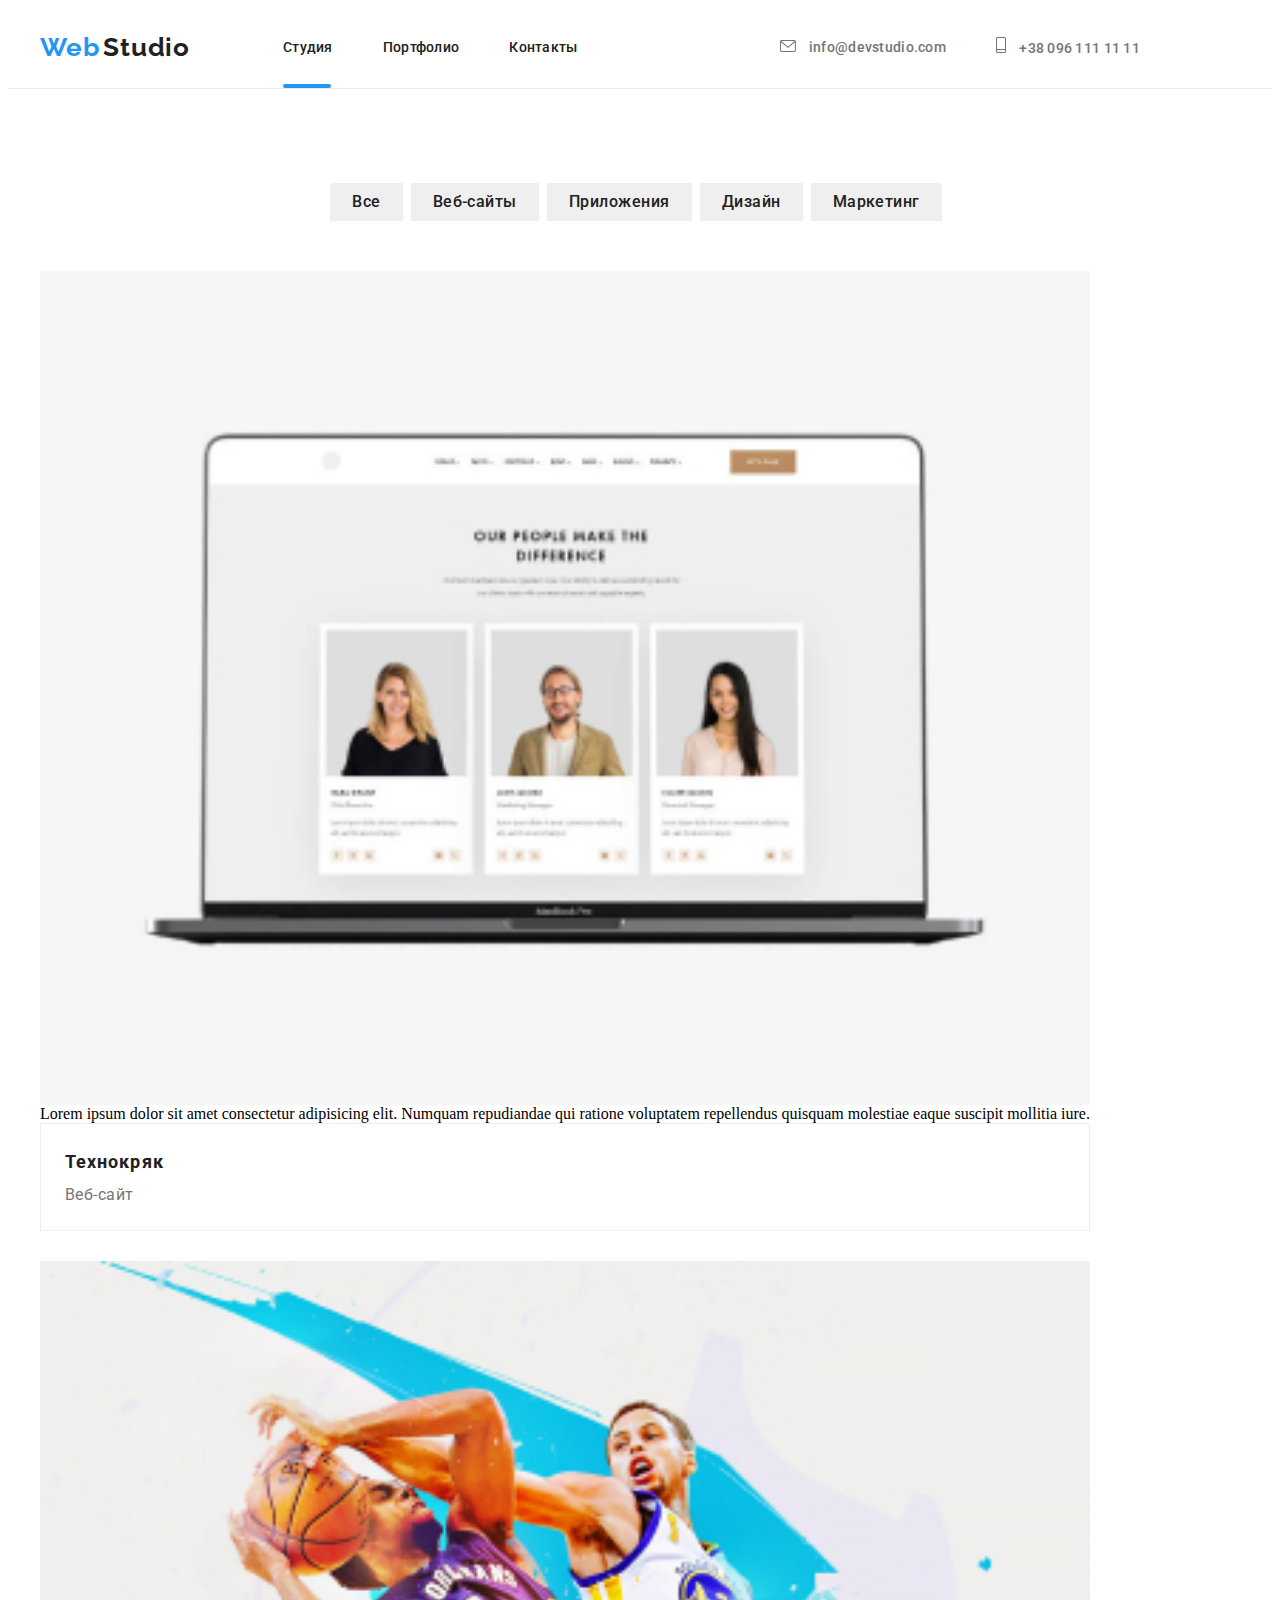
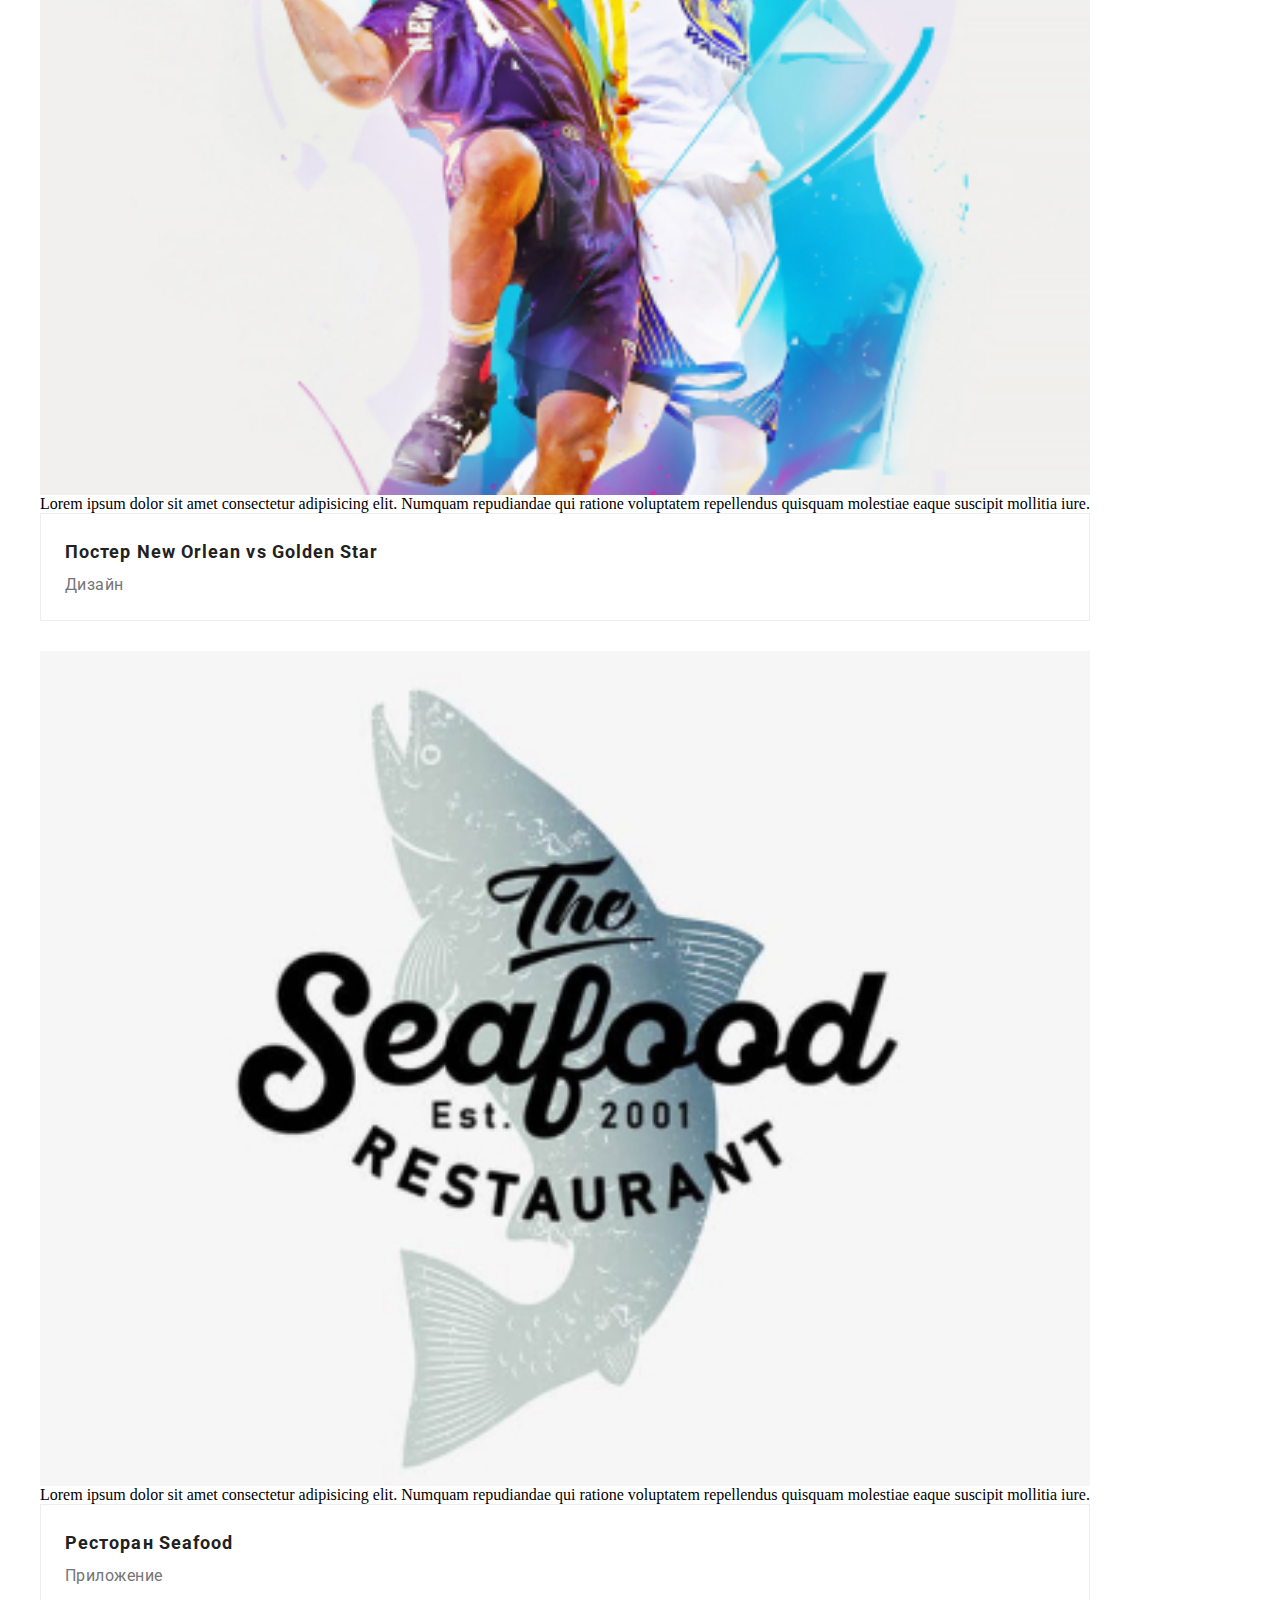
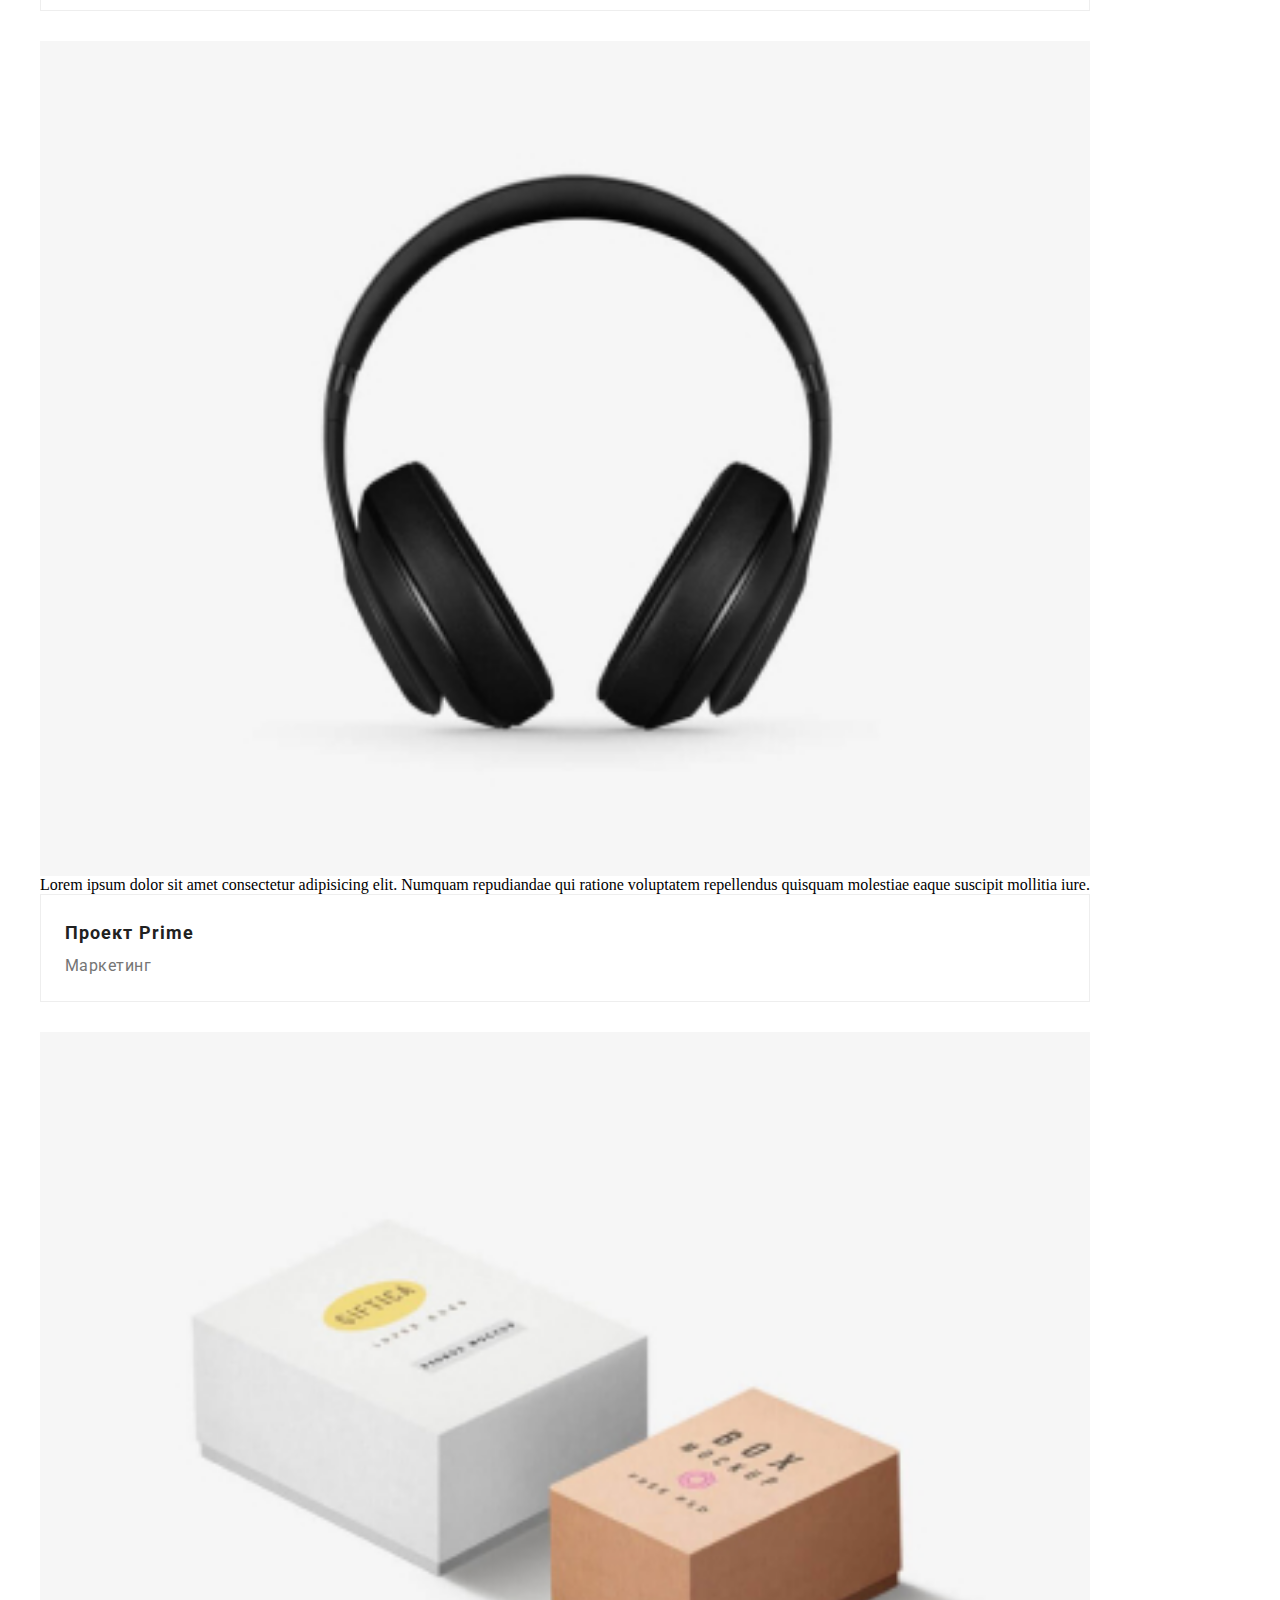
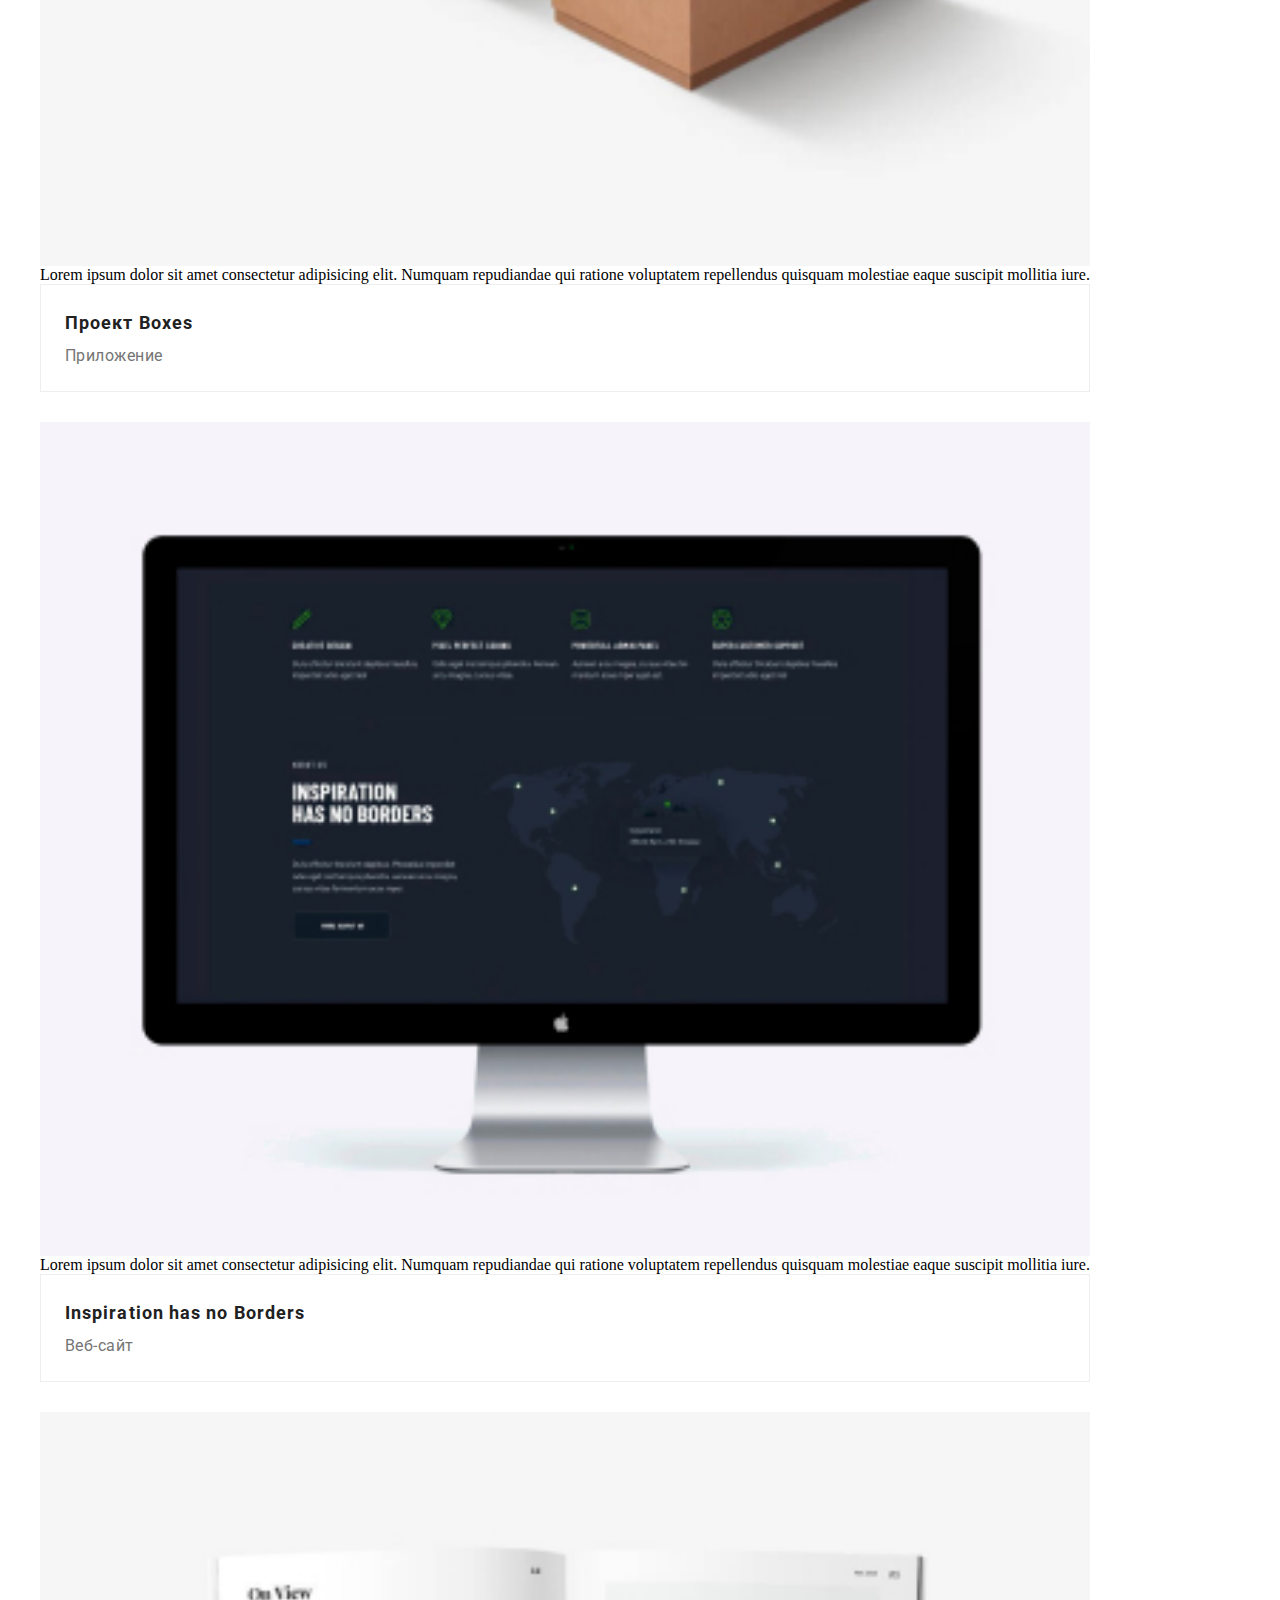
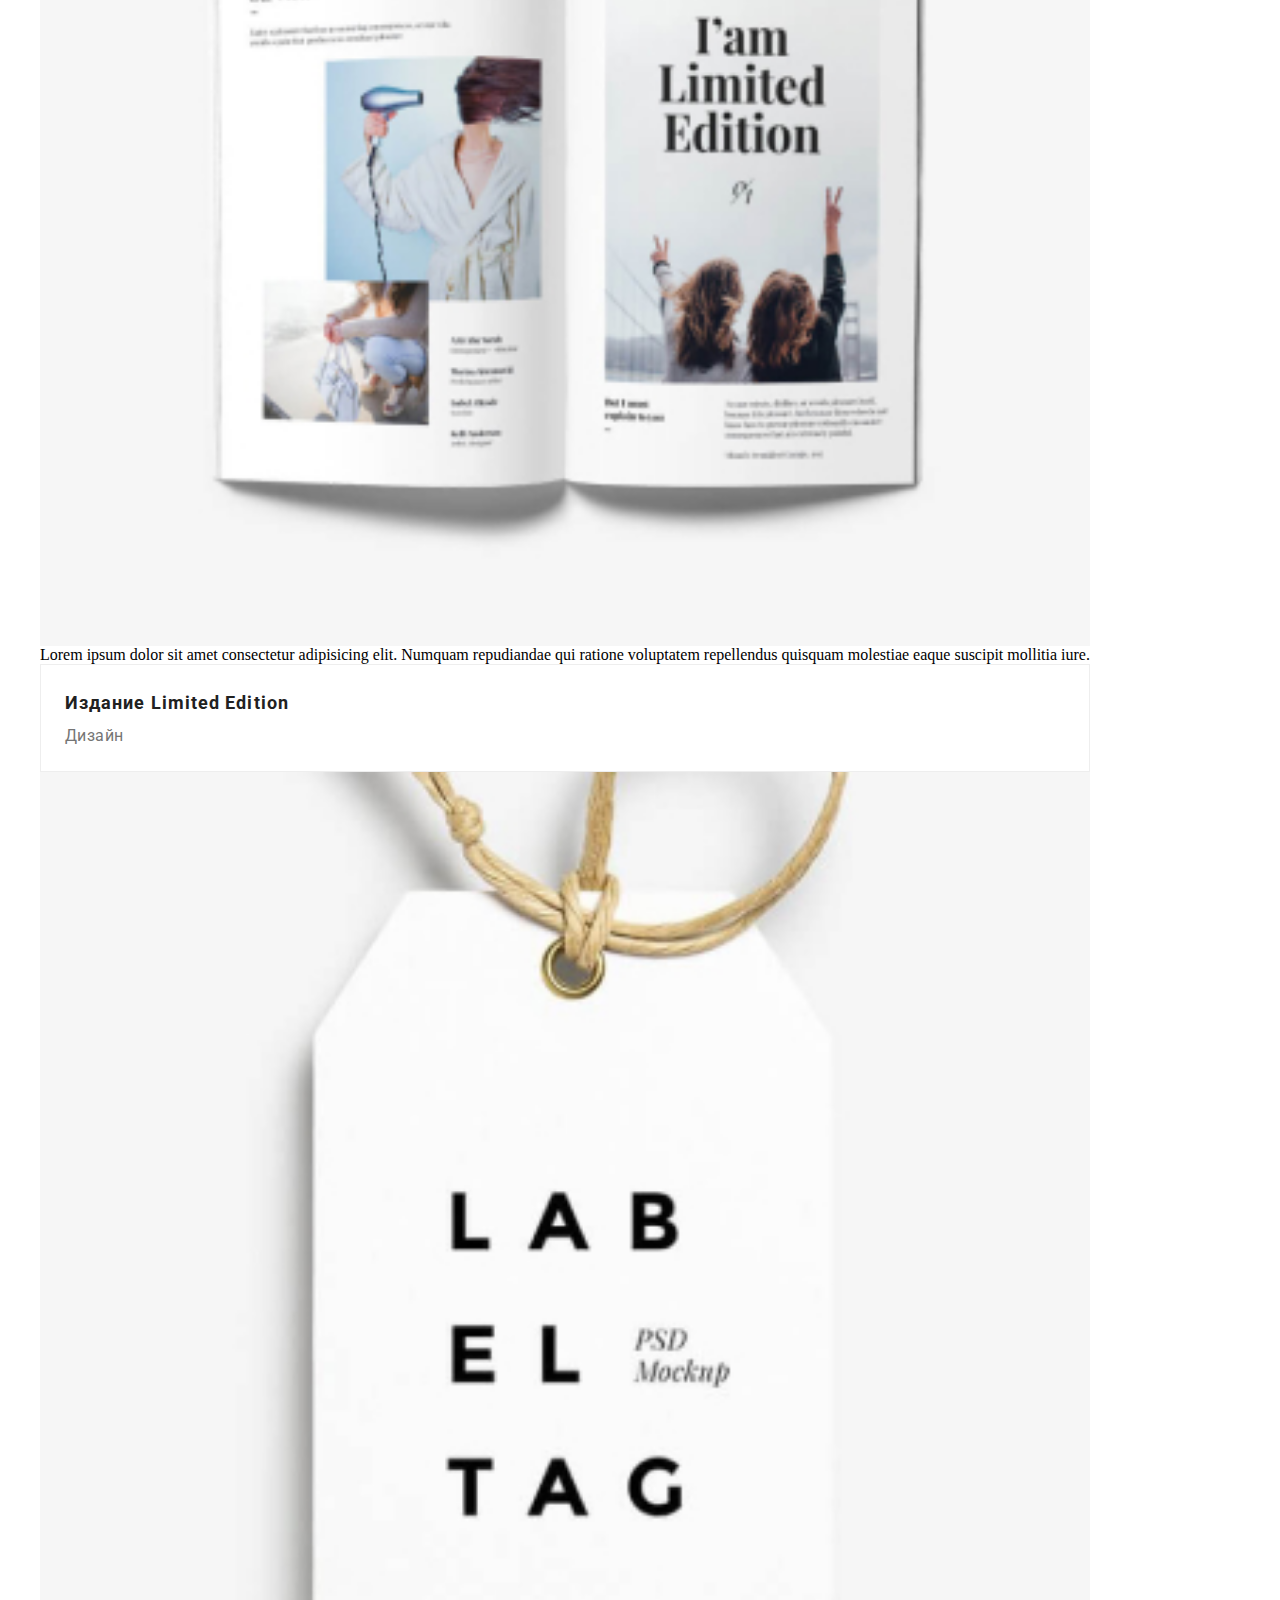
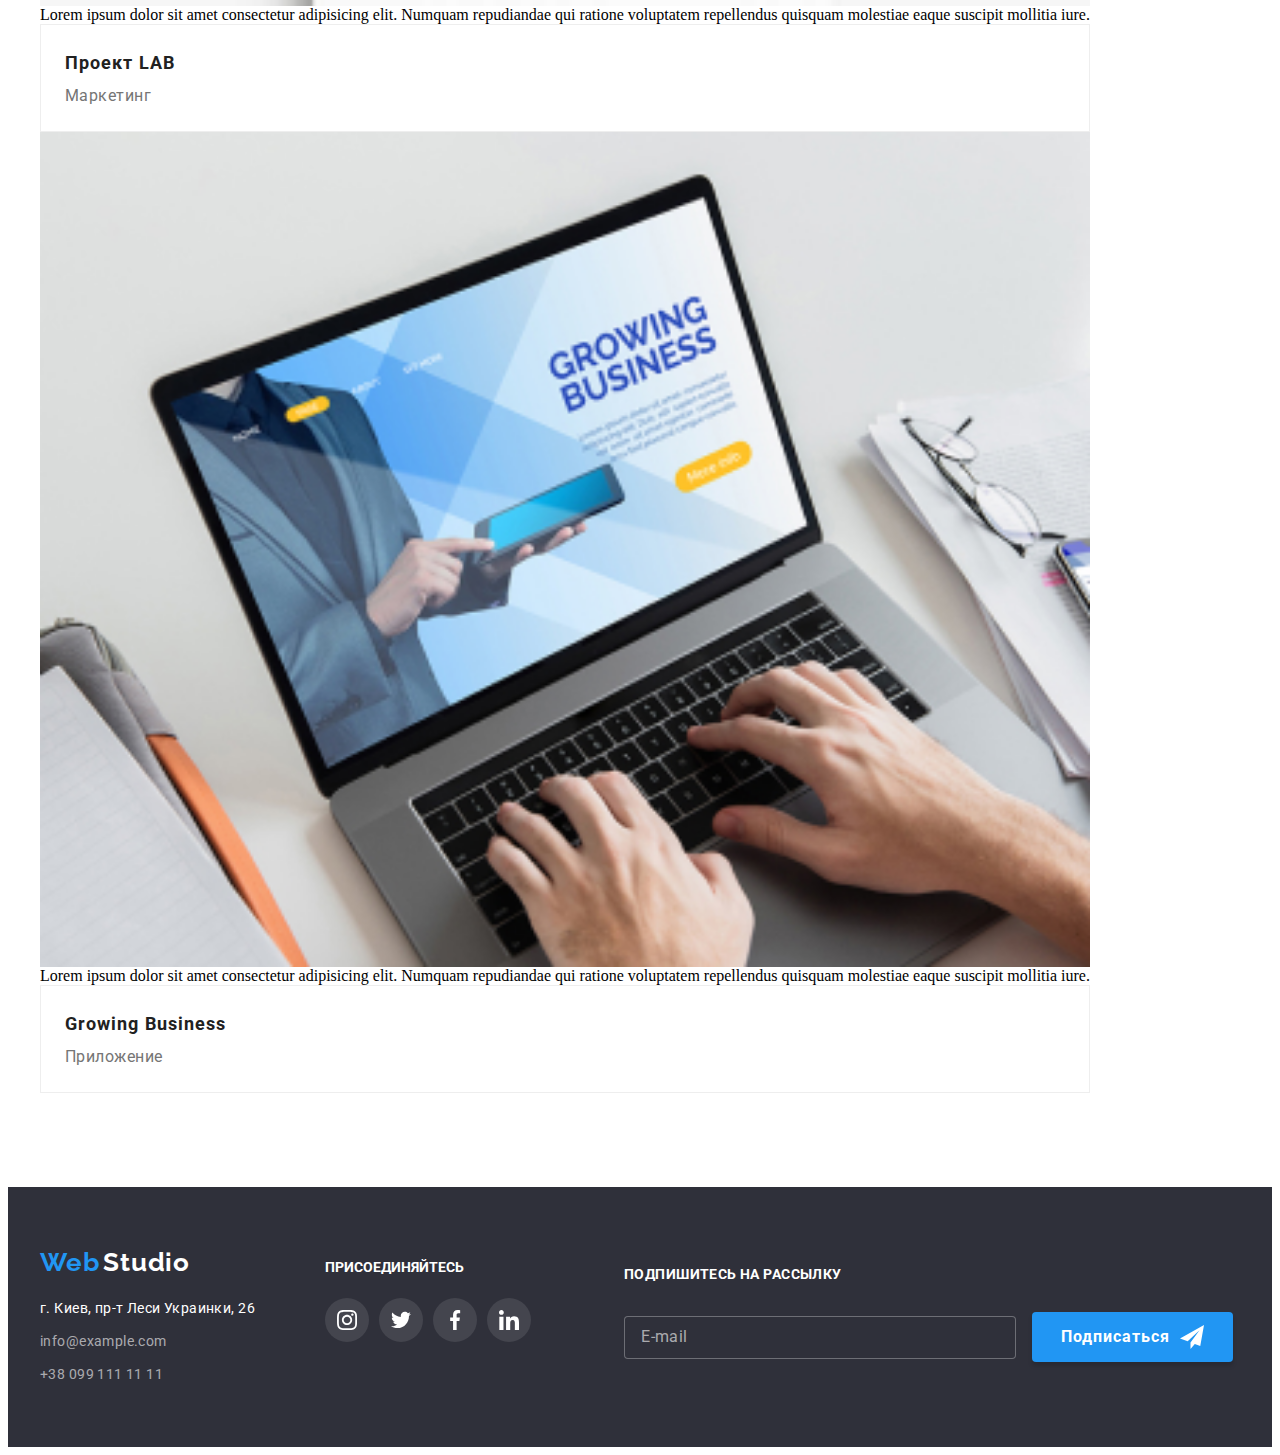
==== portfolio.html @ 8c0500a3 "Добавляет моб. версию для нашей команды" ====
<!DOCTYPE html>
<html lang="en">

<head>
    <meta charset="UTF-8">
    <meta http-equiv="X-UA-Compatible" content="IE=edge">
    <meta name="viewport" content="width=device-width, initial-scale=1.0">
    <link rel="preconnect" href="https://fonts.googleapis.com">
    <link rel="preconnect" href="https://fonts.gstatic.com" crossorigin>
    <link
        href="https://fonts.googleapis.com/css2?family=Raleway:wght@700&family=Roboto:wght@400;500;700;900&display=swap"
        rel="stylesheet">
    <title>Document</title>
    <link rel="stylesheet" href="https://cdnjs.cloudflare.com/ajax/libs/modern-normalize/1.1.0/modern-normalize.min.css"
        integrity="sha512-wpPYUAdjBVSE4KJnH1VR1HeZfpl1ub8YT/NKx4PuQ5NmX2tKuGu6U/JRp5y+Y8XG2tV+wKQpNHVUX03MfMFn9Q=="
        crossorigin="anonymous" referrerpolicy="no-referrer" />
        <link rel="stylesheet" href="./css/main.min.css">
    <link rel="stylesheet" href="./css/styles.css">
</head>

<body>
    <header class="header ">
        <div class="container header-container">
            <nav class="header-nav">
                <a class=" header-nav__logo-link link " href="">
                    <div class="header-logo ">
                        <span class="header-logo__web">Web</span>
                        <span class="header-logo__studio">Studio</span>
                    </div>
                </a>
                <ul class="header-nav__list list ">
                    <li class="header-nav__item ">
                        <a class="header-nav__link link current-studio" href="./index.html">Студия</a>
                    </li>
                    <li class="header-nav__item">
                        <a class="header-nav__link link " href="./portfolio.html">Портфолио</a>
                    </li>
                    <li class="header-nav__item">
                        <a class="header-nav__link link " href="">Контакты</a>
                    </li>
                </ul>
    
            </nav>
            <ul class="header-nav__contacts-link list">
                <li> <a class="header-nav__contact-link link " href="mailto:info@devstudio.com">
                        <svg class="header-nav__contact-icon" width="16" height="12">
                            <use href="./images/sprite.svg#icon-mail"></use>
                        </svg>
                        info@devstudio.com</a></li>
    
                <li> <a class="header-nav__contact-link link " href="tel:+380961111111">
                        <svg class="header-nav__contact-icon" width="10" height="16">
                            <use href="./images/sprite.svg#icon-phone"></use>
                        </svg>
                        +38 096 111 11 11</a></li>
            </ul>
        </div>
    </header>
    <main>
        <section class="portfolio-page">
            <div class="container">
            <ul class="portfolio-page__header-btn-list list portfolio">

                <li class="portfolio-page__item"><button class="btn-list" type="button">Все</button></li>
                <li class="portfolio-page__item"><button class="btn-list" type="button">Веб-сайты</button></li>
                <li class="portfolio-page__item"><button class="btn-list" type="button">Приложения</button></li>
                <li class="portfolio-page__item"><button class="btn-list" type="button">Дизайн</button></li>
                <li class="portfolio-page__item"><button class="btn-list" type="button">Маркетинг</button></li>

            </ul>
            </div>
              <div class="container">
            <ul class="portfolio-page__project-list list">
                <li class="portfolio-page__project-list-item">
                    <div class="portfolio-page__project-div">
                    <img  src="./images/employee.jpg" alt="три фотографии" width="370" height="294">
    
                    <p class="portfolio-page__project-top-text">Lorem ipsum dolor sit amet consectetur adipisicing elit. Numquam repudiandae qui ratione
                        voluptatem repellendus quisquam molestiae eaque suscipit mollitia iure.
                    </p>
                    </div>
                      <div class="portfolio-page__projects-content">
                        <h3 class="portfolio-page__project-title">Технокряк</h3>
                        <p class="portfolio-page__project-item">Веб-сайт</p>
                      </div>
                </li>
                <li class="portfolio-page__project-list-item">
                    <div class="portfolio-page__project-div">
                    <img src="./images/poster.jpg" alt="баскетболисты" width="370" height="294">
                    <p class="portfolio-page__project-top-text">Lorem ipsum dolor sit amet consectetur adipisicing elit. Numquam repudiandae qui ratione
                        voluptatem repellendus quisquam molestiae eaque suscipit mollitia iure.
                    </p>
                    </div>
                      <div class="portfolio-page__projects-content">
                        <h3 class="portfolio-page__project-title">Постер New Orlean vs Golden Star</h3>
                        <p class="portfolio-page__project-item">Дизайн</p>
                      </div>
                </li>
    
                <li class="portfolio-page__project-list-item">
                    <div class="portfolio-page__project-div">
                    <img src="./images/restaurant.jpg" alt="логотип ресторана в форме рыбы" width="370" height="294">
                    <p class="portfolio-page__project-top-text">Lorem ipsum dolor sit amet consectetur adipisicing elit. Numquam repudiandae qui ratione
                        voluptatem repellendus quisquam molestiae eaque suscipit mollitia iure.
                    </p>
                    </div>
                    <div class="portfolio-page__projects-content">
                      <h3 class="portfolio-page__project-title">Ресторан Seafood</h3>
                      <p class="portfolio-page__project-item">Приложение</p>
                    </div>
                </li>
                <li class="portfolio-page__project-list-item">
                    <div class="portfolio-page__project-div">
                    <img src="./images/prime.jpg" alt="наушники" width="370" height="294">
                    <p class="portfolio-page__project-top-text">Lorem ipsum dolor sit amet consectetur adipisicing elit. Numquam repudiandae qui ratione
                        voluptatem repellendus quisquam molestiae eaque suscipit mollitia iure.
                    </p>
                    </div>
                    <div class="portfolio-page__projects-content">
                      <h3 class="portfolio-page__project-title">Проект Prime</h3>
                      <p class="portfolio-page__project-item">Маркетинг</p>
                    </div>
                </li>
                <li class="portfolio-page__project-list-item">
                    <div class="portfolio-page__project-div">
                    <img src="./images/boxes.jpg" alt="коробки" width="370" height="294">
                    <p class="portfolio-page__project-top-text">Lorem ipsum dolor sit amet consectetur adipisicing elit. Numquam repudiandae qui ratione
                        voluptatem repellendus quisquam molestiae eaque suscipit mollitia iure.
                    </p>
                    </div>
                    <div class="portfolio-page__projects-content">
                    <h3 class="portfolio-page__project-title">Проект Boxes</h3>
                    <p class="portfolio-page__project-item">Приложение</p>
                    </div>
                </li>
                <li class="portfolio-page__project-list-item">
                    <div class="portfolio-page__project-div">
                    <img src="./images/borders.jpg" alt="монитор компьютера" width="370" height="294">
                    <p class="portfolio-page__project-top-text">Lorem ipsum dolor sit amet consectetur adipisicing elit. Numquam repudiandae qui ratione
                        voluptatem repellendus quisquam molestiae eaque suscipit mollitia iure.
                    </p>
                    </div>
                    <div class="portfolio-page__projects-content">
                      <h3 class="portfolio-page__project-title">Inspiration has no Borders</h3>
                      <p class="portfolio-page__project-item">Веб-сайт</p>
                    </div>
                </li>
                <li class="portfolio-page__project-list-item">
                    <div class="portfolio-page__project-div">
                    <img src="./images/limited.jpg" alt="журнал" width="370" height="294">
                    <p class="portfolio-page__project-top-text">Lorem ipsum dolor sit amet consectetur adipisicing elit. Numquam repudiandae qui ratione
                        voluptatem repellendus quisquam molestiae eaque suscipit mollitia iure.
                    </p>
                    </div>
                    <div class="portfolio-page__projects-content">
                      <h3 class="portfolio-page__project-title">Издание Limited Edition</h3>
                      <p class="portfolio-page__project-item">Дизайн</p>
                    </div>
                </li>
                <li class="portfolio-page__project-list-item">
                    <div class="portfolio-page__project-div">
                    <img src="./images/lab.jpg" alt="бирка" width="370" height="294">
                    <p class="portfolio-page__project-top-text">Lorem ipsum dolor sit amet consectetur adipisicing elit. Numquam repudiandae qui ratione
                        voluptatem repellendus quisquam molestiae eaque suscipit mollitia iure.
                    </p>
                    </div>
                    <div class="portfolio-page__projects-content">
                      <h3 class="portfolio-page__project-title">Проект LAB</h3>
                      <p class="portfolio-page__project-item">Маркетинг</p>
                    </div>
                </li>
                <li class="portfolio-page__project-list-item">
                    <div class="portfolio-page__project-div">
                    <img src="./images/growing.jpg" alt="работа за ноутбуком" width="370" height="294">
                    <p class="portfolio-page__project-top-text">Lorem ipsum dolor sit amet consectetur adipisicing elit. Numquam repudiandae qui ratione
                        voluptatem repellendus quisquam molestiae eaque suscipit mollitia iure.
                    </p>
                    </div>
                    <div class="portfolio-page__projects-content">
                      <h3 class="portfolio-page__project-title">Growing Business</h3>
                      <p class="portfolio-page__project-item">Приложение</p>
                    </div>
                </li>
            </ul>
            </div>
        </section>
    </main>
    <footer class="footer">
        <div class="container">
            <div class="footer-logo">
                <div>
                    <div>
                        <span class="footer-web">Web</span>
                        <span class="footer-studio">Studio</span>
                    </div>
    
                    <address class="footer-adress">
                        <ul class=" list">
                            <li class="footer-list"><a class="address link" href="" :>г. Киев, пр-т Леси Украинки, 26</a>
                            </li>
                            <li class="footer-list"><a class="footer-contacts link"
                                    href="mailto:info@example.com">info@example.com</a></li>
                            <li class="footer-list"><a class="footer-contacts href=" tel:+380991111111">+38 099 111 11
                                    11</a></li>
                        </ul>
                    </address>
                </div>
                <div class="footer-social">
    
                    <p class="footer-title">Присоединяйтесь</p>
                    <ul class="footer-social-list list">
                        <li class="footer-item">
                            <a href="" class="social__link">
                                <svg class="footer-svg " width="20px" height="20px">
                                    <use class="footer-icon" href="./images/sprite.svg#icon-instagram"></use>
                                </svg>
                            </a>
                        </li>
                        <li class="footer-item">
                            <a href="" class="social__link">
                                <svg class="footer-svg " width="20px" height="20px">
                                    <use class="footer-icon" href="./images/sprite.svg#icon-twitter"></use>
                                </svg>
                            </a>
                        </li>
                        <li class="footer-item">
                            <a href="" class="social__link">
                                <svg class="footer-svg " width="20px" height="20px">
                                    <use class="footer-icon" href="./images/sprite.svg#icon-facebook"></use>
                                </svg>
                            </a>
                        </li>
                        <li class="footer-item">
                            <a href="" class="social__link">
                                <svg class="footer-svg " width="20px" height="20px">
                                    <use class="footer-icon" href="./images/sprite.svg#icon-linkedin"></use>
                                </svg>
                            </a>
                        </li>
    
    
                    </ul>
    
                </div>
                <div class="footer-submit">
                    <p class="footer-submit-text">Подпишитесь на рассылку</p>
                    <form action="#" class="footer-form">
                        <input type="text" name="mail" placeholder="E-mail" class="footer-input">
                        <button type="submit" class="btn submit-btn">Подписаться</button>
                    </form>
                </div>
                
                </div>
            </div> 
        </div>
    </footer>
</body>

</html>
---- css/main.min.css ----
:root{--primary-title-color: #ffffff;--secondary-title-color: #212121;--third-title-color: #2f303a;--primary-text-color: #757575;--secondary-text-color: #212121;--third-text-color: rgba(255, 255, 255, 0.6);--accent-color: #2196f3}.visually-hidden{position:relative;width:1px;height:1px;margin:-1px;padding:0;overflow:hidden;border:0;clip:rect(0 0 0 0)}.backdrop,.submit-btn,.close-svg,.check-text,.check-text span,.clients__link,.clients__logo,.icon-border,.portfolio{-webkit-box-align:center;-ms-flex-align:center;align-items:center;-webkit-box-pack:center;-ms-flex-pack:center;justify-content:center}p,h1,h2,h3,h4,h5,h6{margin:0}ul{margin:0;padding-left:0}img{display:block;width:100%;height:auto}.link{text-decoration:none}.list{list-style:none}.container{width:100%;margin:0 auto;padding-left:15px;padding-right:15px}@media screen and (min-width: 480px){.container{width:480px}}@media screen and (min-width: 768px){.container{width:768px}}@media screen and (min-width: 1200px){.container{width:1200px}}.btn{padding-top:10px;padding-bottom:10px;padding-right:32px;padding-left:32px;font-family:Roboto;font-style:normal;font-weight:bold;font-size:16px;line-height:1.87;text-align:center;letter-spacing:0.06em;border-radius:4px}.btn-list{font-family:Roboto;font-style:normal;font-weight:500;font-size:16px;line-height:1.62;text-align:center;letter-spacing:0.03em;color:var(--secondary-title-color);padding:6px 22px;border:none;-webkit-transition:background-color 250ms cubic-bezier(0.4, 0, 0.2, 1);transition:background-color 250ms cubic-bezier(0.4, 0, 0.2, 1)}.btn-list:hover{background-color:var(--accent-color);color:var(--primary-title-color);-webkit-box-shadow:0px 3px 1px rgba(0,0,0,0.1),0px 1px 2px rgba(0,0,0,0.08),0px 2px 2px rgba(0,0,0,0.12);box-shadow:0px 3px 1px rgba(0,0,0,0.1),0px 1px 2px rgba(0,0,0,0.08),0px 2px 2px rgba(0,0,0,0.12)}.btn-list:focus{background-color:var(--accent-color);color:var(--primary-title-color);-webkit-box-shadow:0px 3px 1px rgba(0,0,0,0.1),0px 1px 2px rgba(0,0,0,0.08),0px 2px 2px rgba(0,0,0,0.12);box-shadow:0px 3px 1px rgba(0,0,0,0.1),0px 1px 2px rgba(0,0,0,0.08),0px 2px 2px rgba(0,0,0,0.12)}.current-studio::after{content:"";position:absolute;width:48px;height:4px;border-radius:2px;background-color:var(--accent-color);display:block;margin-top:28px;margin-bottom:0}.current-portfolio::after{content:"";position:absolute;width:76px;height:4px;border-radius:2px;background-color:var(--accent-color);display:block;margin-top:28px;margin-bottom:0}.feature-list{display:-webkit-box;display:-ms-flexbox;display:flex;-webkit-box-align:center;-ms-flex-align:center;align-items:center}.feature-item{margin-right:30px;width:270px;margin-top:10px}.icon-border{width:270px;height:120px;background:#f5f4fa;border-radius:4px}.advant{padding-bottom:94px}.advant-title{margin-bottom:50px}.advant-list{display:-webkit-box;display:-ms-flexbox;display:flex}.advant-item{margin-right:30px}.advant-item:nth(:last-child){margin-right:30px}.advant-item{position:relative}.advant-text{position:absolute;font-family:Roboto;bottom:0;background-color:rgba(47,48,58,0.8);padding:27px;font-weight:700;font-size:14px;line-height:1.14;text-align:center;text-transform:uppercase;color:var(--primary-title-color);width:100%}.advant-title{font-family:Roboto;font-style:normal;font-size:36px;font-weight:bold;line-height:1.16;letter-spacing:.03em;text-align:center}.section{padding-top:94px;padding-bottom:94px}.section-title{font-family:Roboto;font-style:normal;font-weight:bold;font-size:14px;line-height:1.14;letter-spacing:0.03em;text-transform:uppercase;color:var(--secondary-title-color);margin-right:30px;margin-top:30px}.section-title-list{margin-top:10px;font-family:Roboto;font-style:normal;font-size:14px;font-weight:normal;line-height:1.71;letter-spacing:.03em;color:var(--primary-text-color)}.social{-webkit-box-align:center;-ms-flex-align:center;align-items:center;-webkit-box-pack:justify;-ms-flex-pack:justify;justify-content:space-between;display:-webkit-box;display:-ms-flexbox;display:flex;margin-top:16px;padding:0 32px;list-style:none}.social__logo{width:44px;height:44px}.social__logo:hover{border-radius:50%;background-color:var(--accent-color);fill:var(--primary-title-color)}.social__link{width:44px;height:44px;display:block;border-radius:50%;color:#afb1b8;-webkit-transition:background-color 250ms cubic-bezier(0.4, 0, 0.2, 1);transition:background-color 250ms cubic-bezier(0.4, 0, 0.2, 1)}.social__link:hover,.social__link:focus{color:#ffffff;background-color:var(--accent-color)}.social__svg{margin:12px 0px 0px 12px;fill:currentColor;-webkit-transition:fill 250ms cubic-bezier(0.4, 0, 0.2, 1);transition:fill 250ms cubic-bezier(0.4, 0, 0.2, 1)}.social__svg:hover{fill:var(--primary-title-color)}.backdrop{position:fixed;width:100vw;height:100vh;background-color:rgba(0,0,0,0.2);top:0;display:-webkit-box;display:-ms-flexbox;display:flex;-webkit-transition:opacity 300ms ease-in-out, visibility 300ms ease-in-out;transition:opacity 300ms ease-in-out, visibility 300ms ease-in-out}.backdrop.is-hidden{opacity:0;visibility:hidden;pointer-events:none}.submit-btn{background-color:var(--accent-color);color:var(--primary-title-color);border:none;-webkit-box-shadow:0px 4px 4px rgba(0,0,0,0.15);box-shadow:0px 4px 4px rgba(0,0,0,0.15);font-family:Roboto;font-style:normal;font-weight:700;font-size:16px;line-height:1.87;letter-spacing:0.06em;cursor:pointer;min-height:43px;margin-left:12px;display:-webkit-inline-box;display:-ms-inline-flexbox;display:inline-flex;padding:10px 29px}.submit-btn::after{content:"";display:inline-block;width:24px;height:24px;margin-left:10px;background-image:url(../images/send.svg)}.modal{width:528px;min-height:581px;background-color:#ffffff;border-radius:4px;position:relative;padding:40px 39px 40px 41px}.close-btn{position:absolute;right:8px;top:8px;width:30px;height:30px;background-color:transparent;border-radius:50%;border:1px solid rgba(0,0,0,0.1)}.close-svg{position:absolute;right:9px;top:9px;display:-webkit-box;display:-ms-flexbox;display:flex;color:var(--secondary-text-color);-webkit-transition:fill 250ms cubic-bezier(0.4, 0, 0.2, 1);transition:fill 250ms cubic-bezier(0.4, 0, 0.2, 1)}.close-svg:hover{fill:var(--accent-color)}.modal-title{font-family:Roboto;font-size:20px;line-height:1.5px;font-weight:700;letter-spacing:0.03em;color:#212121;margin-bottom:30px;text-align:center}.modal-field{margin-bottom:10px}.modal-input{width:100%;height:40px;border-radius:4px;border:1px solid rgba(33,33,33,0.2);background:transparent;margin-top:4px;padding-left:42px;padding-right:20px;outline:none;-webkit-transition:border-color 250ms cubic-bezier(0.4, 0, 0.2, 1);transition:border-color 250ms cubic-bezier(0.4, 0, 0.2, 1)}.modal-input:focus{border-color:var(--accent-color)}.modal-input:focus+.input-icon{fill:var(--accent-color)}.input-wrapper{display:block;position:relative}.input-label{font-family:Roboto;font-size:12px;line-height:1.16px;letter-spacing:0.01em;color:#757575;margin-bottom:4px}.modal-text-input{width:100%;height:120px;border-radius:4px;border:1px solid rgba(33,33,33,0.2);resize:none;padding:12px 16px;margin-top:4px}.input-icon{position:absolute;left:15px;top:50%;-webkit-transform:translateY(-50%);transform:translateY(-50%)}.modal-btn{display:block;margin:0 auto;width:200px;min-height:50px;-webkit-box-shadow:0px 4px 4px rgba(0,0,0,0.15);box-shadow:0px 4px 4px rgba(0,0,0,0.15);border-radius:4px;color:var(--primary-title-color);background-color:var(--accent-color);border:none;font-family:Roboto;font-size:16px;line-height:1.87px;letter-spacing:0.06em}.check-text{font-family:Roboto;font-size:14px;line-height:1.71px;letter-spacing:0.03em;color:var(--primary-text-color);display:-webkit-box;display:-ms-flexbox;display:flex;margin-bottom:30px}.check-text span{width:16px;height:15px;border:2px solid #212121;margin-right:9px;border-radius:2px;display:-webkit-box;display:-ms-flexbox;display:flex}.modal-checkbox:checked+.check-text span{background-color:var(--accent-color);border:none}.check-link{color:var(--accent-color)}.header{border-bottom:1px solid #ececec;padding-top:24px;padding-bottom:25px}.header-nav{display:-webkit-box;display:-ms-flexbox;display:flex;-webkit-box-align:center;-ms-flex-align:center;align-items:center}.header-container{display:-webkit-box;display:-ms-flexbox;display:flex;-webkit-box-align:center;-ms-flex-align:center;align-items:center}.header-nav__list{display:-webkit-box;display:-ms-flexbox;display:flex}.header-nav__item:not(:last-child){margin-right:50px}.header-nav__contacts-link{display:-webkit-inline-box;display:-ms-inline-flexbox;display:inline-flex;-webkit-box-align:center;-ms-flex-align:center;align-items:center;margin-right:50px;margin-left:auto}.header-logo{margin-right:93px}.header-logo__web{font-family:Raleway;font-style:normal;font-size:26px;font-weight:bold;line-height:1.19;letter-spacing:.03em;color:var(--accent-color)}.header-logo__studio{font-family:Raleway;font-style:normal;font-size:26px;font-weight:bold;line-height:1.19;letter-spacing:.03em;color:var(--secondary-title-color)}.header-nav__link{font-family:Roboto;font-style:normal;font-size:14px;font-weight:500;line-height:1.14;letter-spacing:.02em;color:var(--secondary-title-color);-webkit-transition:color 250ms cubic-bezier(0.4, 0, 0.2, 1);transition:color 250ms cubic-bezier(0.4, 0, 0.2, 1)}.header-nav__link:hover,.header-nav__link:focus{color:var(--accent-color)}.header-nav__contact-link{font-family:Roboto;margin-right:50px;font-style:normal;font-size:14px;font-weight:500;line-height:1.14;letter-spacing:.02em;color:var(--primary-text-color)}.header-nav__contact-link:hover,.header-nav__contact-link:focus{color:var(--accent-color)}.header-nav__logo-link{position:relative}.header-nav__contact-icon{margin-right:10px;fill:currentColor}.header-btn{font-weight:700px;color:var(--primary-title-color);background:var(--accent-color);padding:10px 32px;display:inline-block;-webkit-box-align:center;-ms-flex-align:center;align-items:center;text-align:center;margin:0 auto;border-radius:4px;border:none}.portfolio-page__header-btn-list{text-align:center}.hero{background-image:-webkit-gradient(linear, left top, left bottom, from(rgba(47,48,58,0.4)), to(rgba(47,48,58,0.4))),url(../images/img.jpg);background-image:linear-gradient(rgba(47,48,58,0.4), rgba(47,48,58,0.4)),url(../images/img.jpg);background-repeat:no-repeat;background-position:center;background-size:cover;text-align:center;padding-top:200px;padding-bottom:200px}.hero-title{text-align:center;max-width:696px;font-family:Roboto;font-style:normal;font-size:44px;font-weight:900;line-height:1.36;letter-spacing:.06em;text-transform:uppercase;color:var(--primary-title-color)}.hero-title{margin:0 auto;margin-bottom:30px}.header{border-bottom:1px solid #ececec;padding-top:24px;padding-bottom:25px}.header-nav{display:-webkit-box;display:-ms-flexbox;display:flex;-webkit-box-align:center;-ms-flex-align:center;align-items:center}.header-container{display:-webkit-box;display:-ms-flexbox;display:flex;-webkit-box-align:center;-ms-flex-align:center;align-items:center}.header-nav__list{display:-webkit-box;display:-ms-flexbox;display:flex}.header-nav__item:not(:last-child){margin-right:50px}.header-nav__contacts-link{display:-webkit-inline-box;display:-ms-inline-flexbox;display:inline-flex;-webkit-box-align:center;-ms-flex-align:center;align-items:center;margin-right:50px;margin-left:auto}.header-logo{margin-right:93px}.header-logo__web{font-family:Raleway;font-style:normal;font-size:26px;font-weight:bold;line-height:1.19;letter-spacing:.03em;color:var(--accent-color)}.header-logo__studio{font-family:Raleway;font-style:normal;font-size:26px;font-weight:bold;line-height:1.19;letter-spacing:.03em;color:var(--secondary-title-color)}.header-nav__link{font-family:Roboto;font-style:normal;font-size:14px;font-weight:500;line-height:1.14;letter-spacing:.02em;color:var(--secondary-title-color);-webkit-transition:color 250ms cubic-bezier(0.4, 0, 0.2, 1);transition:color 250ms cubic-bezier(0.4, 0, 0.2, 1)}.header-nav__link:hover,.header-nav__link:focus{color:var(--accent-color)}.header-nav__contact-link{font-family:Roboto;margin-right:50px;font-style:normal;font-size:14px;font-weight:500;line-height:1.14;letter-spacing:.02em;color:var(--primary-text-color)}.header-nav__contact-link:hover,.header-nav__contact-link:focus{color:var(--accent-color)}.header-nav__logo-link{position:relative}.header-nav__contact-icon{margin-right:10px;fill:currentColor}.header-btn{font-weight:700px;color:var(--primary-title-color);background:var(--accent-color);padding:10px 32px;display:inline-block;-webkit-box-align:center;-ms-flex-align:center;align-items:center;text-align:center;margin:0 auto;border-radius:4px;border:none}.portfolio-page__header-btn-list{text-align:center}.empl{background-color:#f5f4fa;padding-top:60px;padding-bottom:60px}.employee__list{font-family:Roboto;font-style:normal;font-size:16px;font-weight:500;line-height:1.18;letter-spacing:.03em;color:var(--secondary-title-color)}.employee__item{font-family:Roboto;font-style:normal;font-size:16px;font-weight:normal;line-height:1.18;letter-spacing:.03em;color:var(--primary-text-color)}.employee{margin-bottom:-30px}@media screen and (min-width: 768px){.employee{display:-webkit-box;display:-ms-flexbox;display:flex;-ms-flex-wrap:wrap;flex-wrap:wrap}}.employee__element{width:100%;margin-bottom:30px;-webkit-box-shadow:0px 2px 1px rgba(0,0,0,0.2),0px 1px 1px rgba(0,0,0,0.14),0px 1px 3px rgba(0,0,0,0.12);box-shadow:0px 2px 1px rgba(0,0,0,0.2),0px 1px 1px rgba(0,0,0,0.14),0px 1px 3px rgba(0,0,0,0.12);background-color:#fff;border-radius:0px 0px 4px 4px}@media screen and (min-width: 768px){.employee__element{-ms-flex-preferred-size:calc(100% / 2 - 30px);flex-basis:calc(100% / 2 - 30px);margin-right:30px}}.employee__element:last-child{margin-right:0}@media screen and (min-width: 1200px){.employee__element{-ms-flex-preferred-size:calc(100% / 4 - 30px);flex-basis:calc(100% / 4 - 30px)}}.employee__team{padding-top:30px;padding-bottom:30px}.employee__list{text-align:center}.employee__item{text-align:center;margin-top:10px}.clients{padding-top:94px;padding-bottom:94px}.clients__title{font-family:Roboto;font-style:normal;color:#212121;font-size:36px;font-weight:bold;line-height:1.16;letter-spacing:.03em;text-align:center;margin-bottom:50px}.clients__content{display:-webkit-box;display:-ms-flexbox;display:flex}.clients__link{display:-webkit-box;display:-ms-flexbox;display:flex;-webkit-box-sizing:border-box;box-sizing:border-box;border-radius:4px;color:#afb1b8;width:170px;height:92px;-webkit-transition:border 250ms cubic-bezier(0.4, 0, 0.2, 1);transition:border 250ms cubic-bezier(0.4, 0, 0.2, 1)}.clients__link:hover,.clients__link:focus{color:var(--accent-color);border-color:var(--accent-color)}.clients__logo{display:-webkit-box;display:-ms-flexbox;display:flex;border:1px solid #afb1b8;-webkit-box-sizing:border-box;box-sizing:border-box;border-radius:4px;margin-left:30px;width:170px;height:92px;-webkit-transition:border 250ms cubic-bezier(0.4, 0, 0.2, 1);transition:border 250ms cubic-bezier(0.4, 0, 0.2, 1)}.clients__logo:first-child{margin-left:0px}.clients__logo:hover,.clients__logo:focus{color:var(--accent-color);border-color:var(--accent-color)}.icon-border{display:-webkit-box;display:-ms-flexbox;display:flex}.clients__icon-logo{fill:currentColor;width:106px;height:60px;-webkit-transition:fill 250ms cubic-bezier(0.4, 0, 0.2, 1);transition:fill 250ms cubic-bezier(0.4, 0, 0.2, 1)}.footer{padding-top:60px;padding-bottom:60px}.footer-logo{display:-webkit-box;display:-ms-flexbox;display:flex;margin:0;padding:0;list-style:none}.footer-web{font-family:Raleway;font-style:normal;font-size:26px;font-weight:bold;line-height:1.19;letter-spacing:.03em;color:var(--accent-color)}.footer-studio{font-family:Raleway;font-style:normal;font-size:26px;font-weight:bold;line-height:1.19;letter-spacing:.03em;color:var(--primary-title-color)}.footer{background-color:var(--third-title-color)}.footer{padding-top:60px;padding-bottom:60px}.footer-list{margin-top:9px}.address{font-family:Roboto;font-style:normal;font-size:14px;font-weight:normal;line-height:1.71;letter-spacing:.03em;color:var(--primary-title-color)}.footer-adress{margin-top:20px}.footer-contacts{font-family:Roboto;font-style:normal;font-size:14px;font-weight:normal;line-height:1.71;letter-spacing:.03em;color:var(--third-text-color)}.footer-item{border-radius:50%;background-color:rgba(255,255,255,0.1)}.footer-item:hover,.footer-item:focus{fill:white;background-color:var(--accent-color);border-radius:50%}.footer-icon{fill:white}.footer-social{margin-left:70px;width:206px}.footer-social-list{display:-webkit-box;display:-ms-flexbox;display:flex;padding:0;margin-top:0;list-style:none;-webkit-box-pack:justify;-ms-flex-pack:justify;justify-content:space-between;-webkit-box-align:center;-ms-flex-align:center;align-items:center}.footer-title{color:#ffffff;font-family:Roboto;padding:20px 0px 10px 0px;margin-bottom:20px;font-weight:700;font-size:14px;line-height:1.14px;text-transform:uppercase}.footer-item{width:44px;height:44px;-webkit-transition:background-color 250ms cubic-bezier(0.4, 0, 0.2, 1);transition:background-color 250ms cubic-bezier(0.4, 0, 0.2, 1)}.footer-svg{margin:12px 0px 0px 12px;fill:currentColor}.footer-submit{margin-left:93px}.footer-submit-text{font-family:Roboto;font-style:normal;font-size:14px;font-weight:700;line-height:1.14;letter-spacing:.03em;text-transform:uppercase;color:var(--primary-title-color);margin-bottom:20px;padding:20px 0px 10px 0px;color:var(--primary-title-color)}.footer-input{width:358px;margin:0;border-radius:4px;border:1px solid rgba(255,255,255,0.3);padding:13px 16px;background-color:#2f303a;color:var(--primary-title-color)}.footer-input::-webkit-input-placeholder{font-family:Roboto;font-size:16px;line-height:1.25;color:rgba(255,255,255,0.6);letter-spacing:0.03em}.footer-input:-ms-input-placeholder{font-family:Roboto;font-size:16px;line-height:1.25;color:rgba(255,255,255,0.6);letter-spacing:0.03em}.footer-input::-ms-input-placeholder{font-family:Roboto;font-size:16px;line-height:1.25;color:rgba(255,255,255,0.6);letter-spacing:0.03em}.footer-input::placeholder{font-family:Roboto;font-size:16px;line-height:1.25;color:rgba(255,255,255,0.6);letter-spacing:0.03em}.portfolio-page{padding-top:94px;padding-bottom:94px}.portfolio{display:-webkit-box;display:-ms-flexbox;display:flex;margin-bottom:50px}.portfolio-page__item{margin-right:8px;background-color:var(--accent-color);border-radius:4px}.portfolio-page__project-title{font-family:Roboto;font-style:normal;font-size:18px;font-weight:bold;line-height:2;letter-spacing:.06em;color:var(--secondary-title-color)}.portfolio-page__project-item{font-family:Roboto;font-style:normal;font-size:16px;font-weight:normal;line-height:1.87;letter-spacing:.03em;color:var(--primary-text-color)}.portfolio-page__project-list{display:-webkit-box;display:-ms-flexbox;display:flex;-ms-flex-wrap:wrap;flex-wrap:wrap}.portfolio-page__project-list-item{-ms-flex-preferred-size:auto;flex-basis:auto;margin-right:30px;margin-bottom:30px;-webkit-transition:-webkit-box-shadow 250ms cubic-bezier(0.4, 0, 0.2, 1);transition:-webkit-box-shadow 250ms cubic-bezier(0.4, 0, 0.2, 1);transition:box-shadow 250ms cubic-bezier(0.4, 0, 0.2, 1);transition:box-shadow 250ms cubic-bezier(0.4, 0, 0.2, 1), -webkit-box-shadow 250ms cubic-bezier(0.4, 0, 0.2, 1)}.portfolio-page__project-list-item:hover .project-top-text{-webkit-transform:translateY(0);transform:translateY(0)}.portfolio-page__project-list-item:nth-child(3n){margin-right:0}.portfolio-page__project-list-item:nth-last-child(-n+3){margin-bottom:0}.portfolio-page__project-list-item:hover{-webkit-box-shadow:0px 1px 1px rgba(0,0,0,0.12),0px 4px 4px rgba(0,0,0,0.06),1px 4px 6px rgba(0,0,0,0.16);box-shadow:0px 1px 1px rgba(0,0,0,0.12),0px 4px 4px rgba(0,0,0,0.06),1px 4px 6px rgba(0,0,0,0.16)}.portfolio-page__projects-content{padding:20px 24px;border:1px solid #eeeeee}.portfolio-page__project-div{position:relative;overflow:hidden}.project-top-text{display:-webkit-box;display:-ms-flexbox;display:flex;width:322px;height:100%;font-size:18px;font-family:Roboto;line-height:1.5;padding:63px 24px;color:var(--primary-title-color);background-color:rgba(33,150,243,0.9);position:absolute;top:0;height:100%;width:100%;-webkit-transform:translateY(100%);transform:translateY(100%);-webkit-transition:-webkit-transform 300ms linear;transition:-webkit-transform 300ms linear;transition:transform 300ms linear;transition:transform 300ms linear, -webkit-transform 300ms linear}
/*# sourceMappingURL=main.min.css.map */
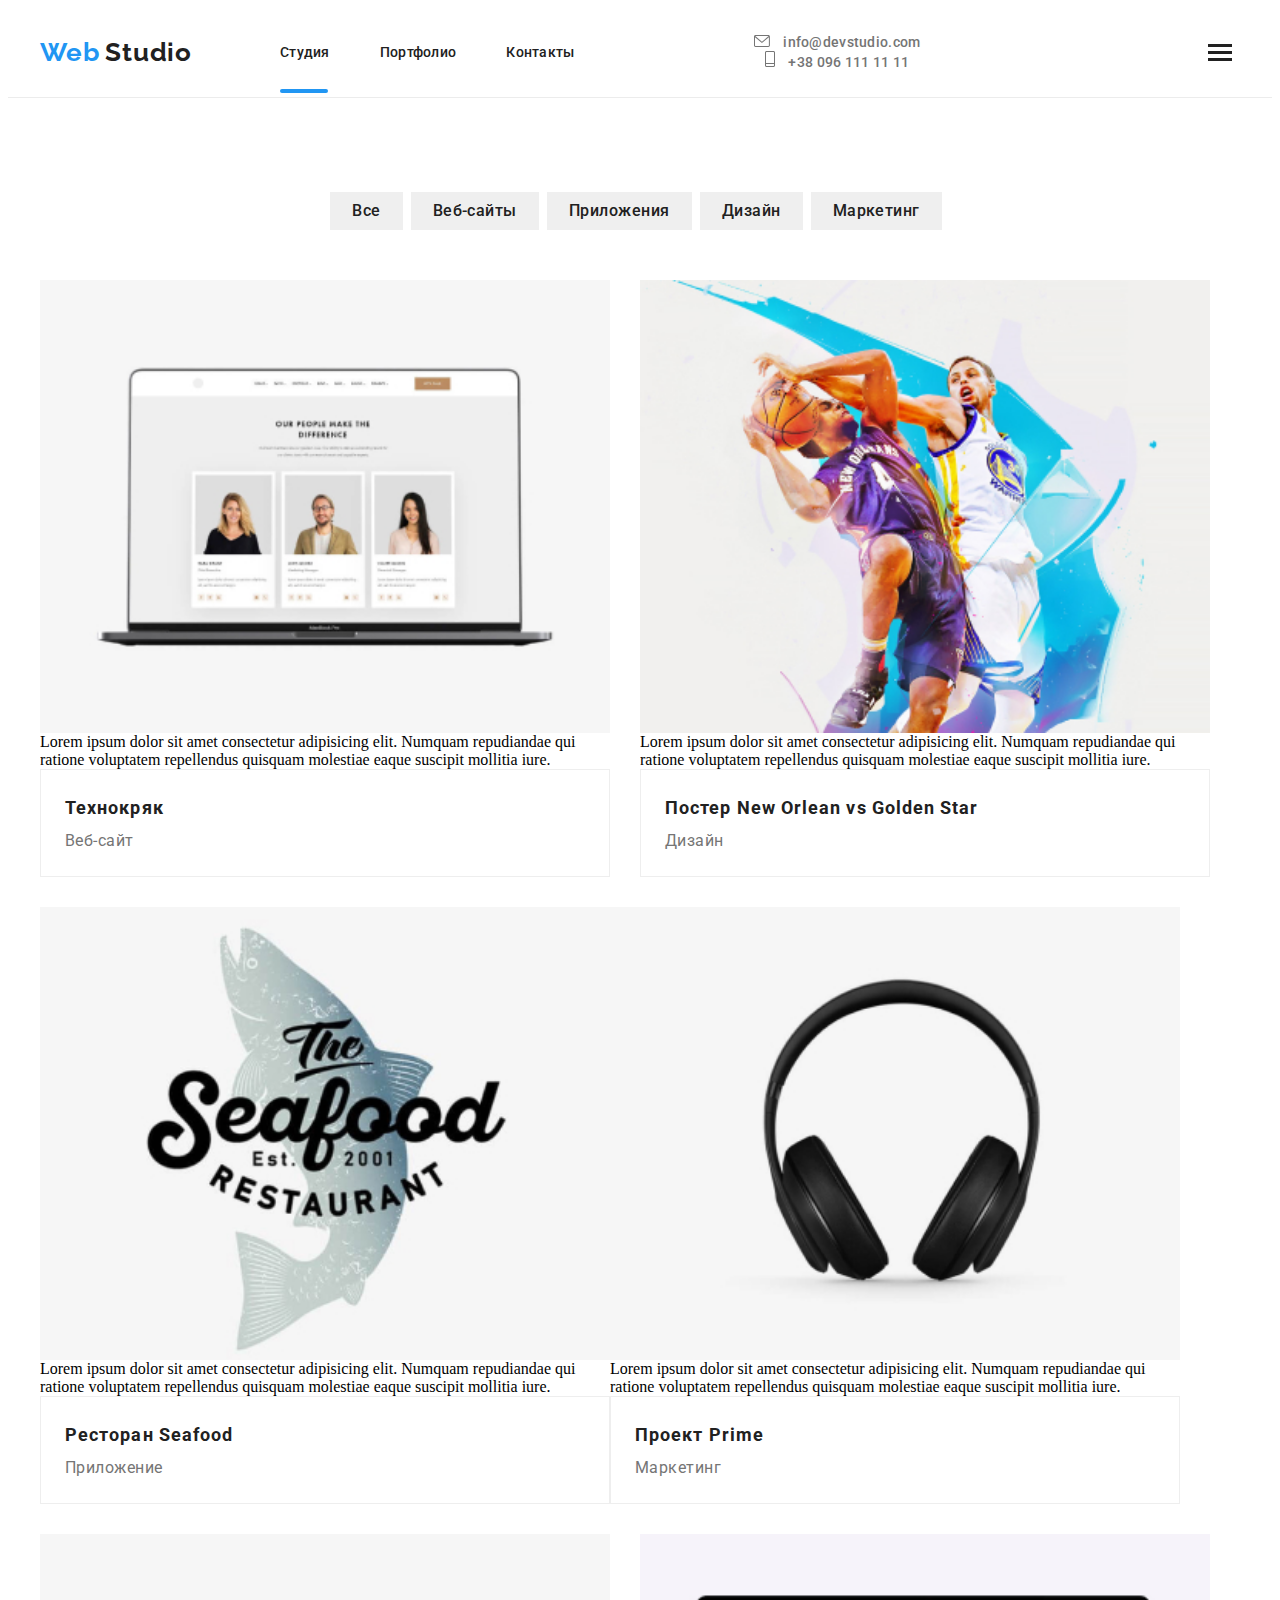
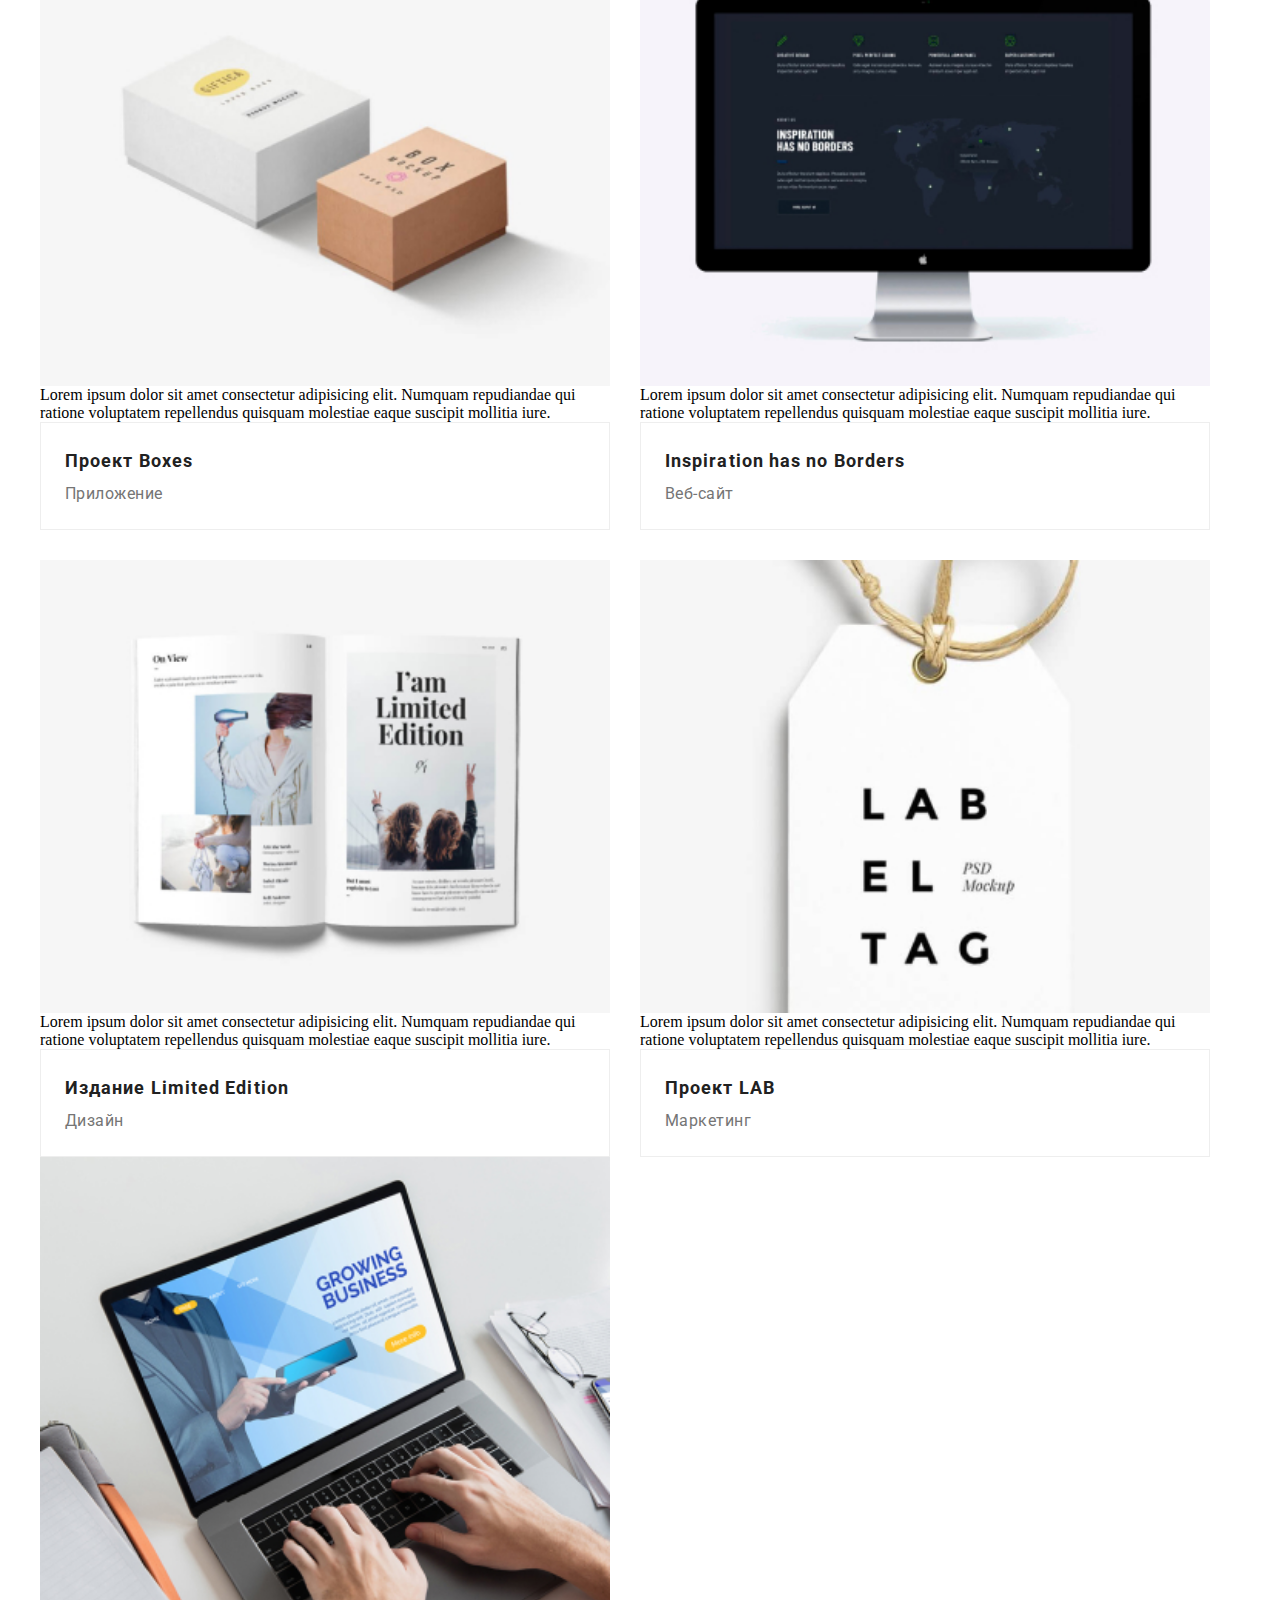
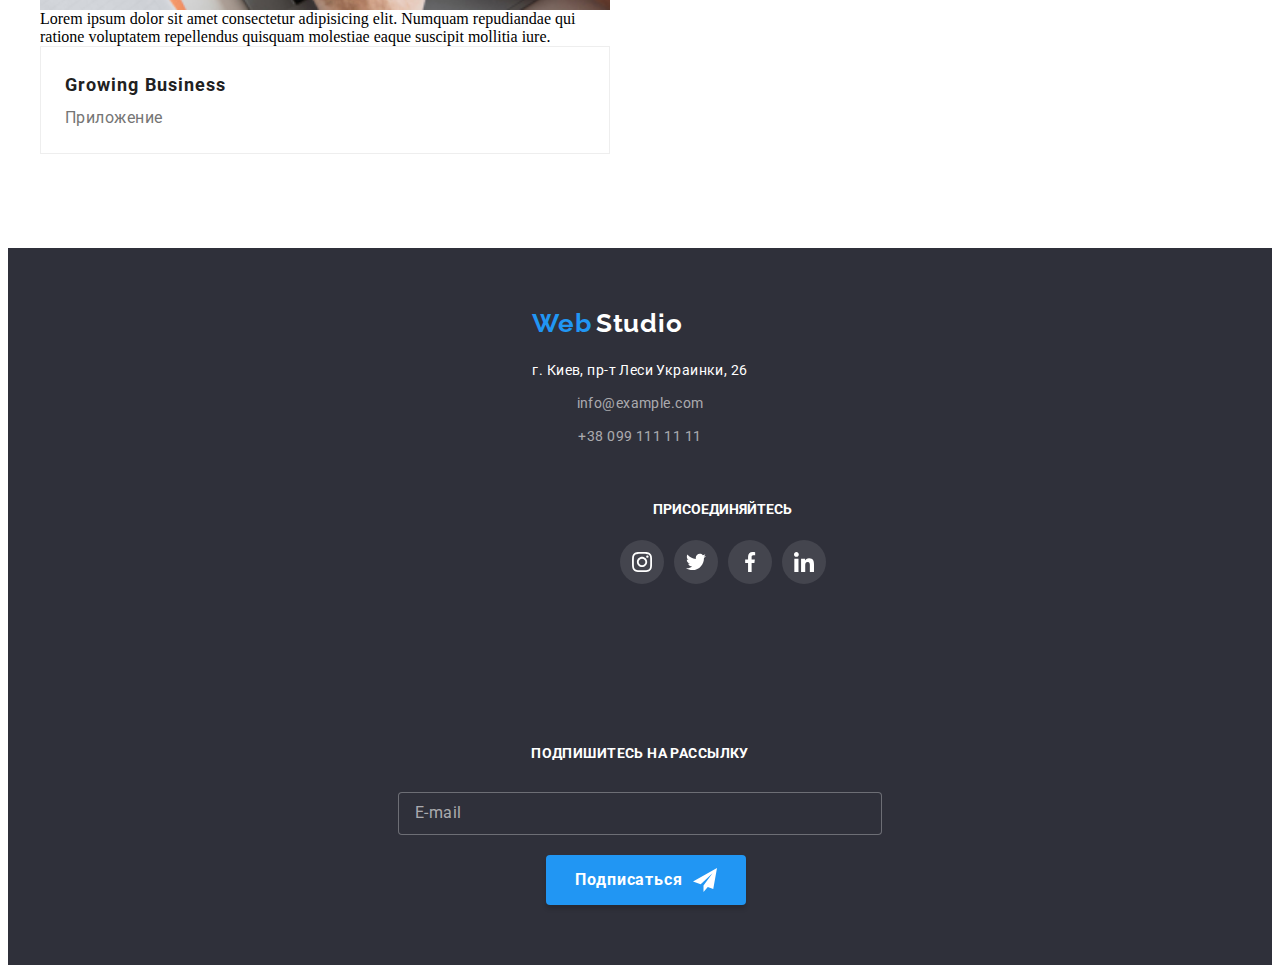
==== commit 77633e57: "Добавляет хедер в портфолио" ====
--- a/portfolio.html
+++ b/portfolio.html
@@ -54,6 +54,43 @@
                         </svg>
                         +38 096 111 11 11</a></li>
             </ul>
+            <button class="menu-open-btn"><span></span></button>
+        </div>
+    
+        <div class="backdrop is-hidden">
+    
+            <div class="mob-menu">
+                <div class="mob-menu-content">
+                    <div class="mob-menu-bottom">
+                        <ul class="mob-menu-list list">
+                            <li class="mob-menu-item">
+                                <a href="" class="mob-menu-link link">Студия</a>
+                            </li>
+                            <li class="mob-menu-item">
+                                <a href="" class="mob-menu-link link">Портфолио</a>
+                            </li>
+                            <li class="mob-menu-item">
+                                <a href="" class="mob-menu-link link">Контакты</a>
+                            </li>
+                        </ul>
+                        <a href="tel:+380991111111" class="mob-menu-tel link">+38 096 111 11 11</a>
+                        <a href="mailto:info@example.com" class="mob-menu-email link">info@devstudio.com</a>
+    
+                        <ul class="social-nav-menu list">
+                            <li class="social-nav-menu__navigation "><a href=""
+                                    class="social-nav-menu__link link">Instagram</a></li>
+                            <li class="social-nav-menu__navigation "><a href=""
+                                    class="social-nav-menu__link link">Twitter</a></li>
+                            <li class="social-nav-menu__navigation "><a href=""
+                                    class="social-nav-menu__link link">Facebook</a></li>
+                            <li class="social-nav-menu__navigation "><a href=""
+                                    class="social-nav-menu__link link">LinkedIn</a></li>
+                        </ul>
+                    </div>
+                </div>
+                <button class="menu-close-btn"><span></span></button>
+    
+            </div>
         </div>
     </header>
     <main>
--- a/css/main.min.css
+++ b/css/main.min.css
@@ -1,2 +1,2 @@
-:root{--primary-title-color: #ffffff;--secondary-title-color: #212121;--third-title-color: #2f303a;--primary-text-color: #757575;--secondary-text-color: #212121;--third-text-color: rgba(255, 255, 255, 0.6);--accent-color: #2196f3}.visually-hidden{position:relative;width:1px;height:1px;margin:-1px;padding:0;overflow:hidden;border:0;clip:rect(0 0 0 0)}.backdrop,.submit-btn,.close-svg,.check-text,.check-text span,.clients__link,.clients__logo,.icon-border,.portfolio{-webkit-box-align:center;-ms-flex-align:center;align-items:center;-webkit-box-pack:center;-ms-flex-pack:center;justify-content:center}p,h1,h2,h3,h4,h5,h6{margin:0}ul{margin:0;padding-left:0}img{display:block;width:100%;height:auto}.link{text-decoration:none}.list{list-style:none}.container{width:100%;margin:0 auto;padding-left:15px;padding-right:15px}@media screen and (min-width: 480px){.container{width:480px}}@media screen and (min-width: 768px){.container{width:768px}}@media screen and (min-width: 1200px){.container{width:1200px}}.btn{padding-top:10px;padding-bottom:10px;padding-right:32px;padding-left:32px;font-family:Roboto;font-style:normal;font-weight:bold;font-size:16px;line-height:1.87;text-align:center;letter-spacing:0.06em;border-radius:4px}.btn-list{font-family:Roboto;font-style:normal;font-weight:500;font-size:16px;line-height:1.62;text-align:center;letter-spacing:0.03em;color:var(--secondary-title-color);padding:6px 22px;border:none;-webkit-transition:background-color 250ms cubic-bezier(0.4, 0, 0.2, 1);transition:background-color 250ms cubic-bezier(0.4, 0, 0.2, 1)}.btn-list:hover{background-color:var(--accent-color);color:var(--primary-title-color);-webkit-box-shadow:0px 3px 1px rgba(0,0,0,0.1),0px 1px 2px rgba(0,0,0,0.08),0px 2px 2px rgba(0,0,0,0.12);box-shadow:0px 3px 1px rgba(0,0,0,0.1),0px 1px 2px rgba(0,0,0,0.08),0px 2px 2px rgba(0,0,0,0.12)}.btn-list:focus{background-color:var(--accent-color);color:var(--primary-title-color);-webkit-box-shadow:0px 3px 1px rgba(0,0,0,0.1),0px 1px 2px rgba(0,0,0,0.08),0px 2px 2px rgba(0,0,0,0.12);box-shadow:0px 3px 1px rgba(0,0,0,0.1),0px 1px 2px rgba(0,0,0,0.08),0px 2px 2px rgba(0,0,0,0.12)}.current-studio::after{content:"";position:absolute;width:48px;height:4px;border-radius:2px;background-color:var(--accent-color);display:block;margin-top:28px;margin-bottom:0}.current-portfolio::after{content:"";position:absolute;width:76px;height:4px;border-radius:2px;background-color:var(--accent-color);display:block;margin-top:28px;margin-bottom:0}.feature-list{display:-webkit-box;display:-ms-flexbox;display:flex;-webkit-box-align:center;-ms-flex-align:center;align-items:center}.feature-item{margin-right:30px;width:270px;margin-top:10px}.icon-border{width:270px;height:120px;background:#f5f4fa;border-radius:4px}.advant{padding-bottom:94px}.advant-title{margin-bottom:50px}.advant-list{display:-webkit-box;display:-ms-flexbox;display:flex}.advant-item{margin-right:30px}.advant-item:nth(:last-child){margin-right:30px}.advant-item{position:relative}.advant-text{position:absolute;font-family:Roboto;bottom:0;background-color:rgba(47,48,58,0.8);padding:27px;font-weight:700;font-size:14px;line-height:1.14;text-align:center;text-transform:uppercase;color:var(--primary-title-color);width:100%}.advant-title{font-family:Roboto;font-style:normal;font-size:36px;font-weight:bold;line-height:1.16;letter-spacing:.03em;text-align:center}.section{padding-top:94px;padding-bottom:94px}.section-title{font-family:Roboto;font-style:normal;font-weight:bold;font-size:14px;line-height:1.14;letter-spacing:0.03em;text-transform:uppercase;color:var(--secondary-title-color);margin-right:30px;margin-top:30px}.section-title-list{margin-top:10px;font-family:Roboto;font-style:normal;font-size:14px;font-weight:normal;line-height:1.71;letter-spacing:.03em;color:var(--primary-text-color)}.social{-webkit-box-align:center;-ms-flex-align:center;align-items:center;-webkit-box-pack:justify;-ms-flex-pack:justify;justify-content:space-between;display:-webkit-box;display:-ms-flexbox;display:flex;margin-top:16px;padding:0 32px;list-style:none}.social__logo{width:44px;height:44px}.social__logo:hover{border-radius:50%;background-color:var(--accent-color);fill:var(--primary-title-color)}.social__link{width:44px;height:44px;display:block;border-radius:50%;color:#afb1b8;-webkit-transition:background-color 250ms cubic-bezier(0.4, 0, 0.2, 1);transition:background-color 250ms cubic-bezier(0.4, 0, 0.2, 1)}.social__link:hover,.social__link:focus{color:#ffffff;background-color:var(--accent-color)}.social__svg{margin:12px 0px 0px 12px;fill:currentColor;-webkit-transition:fill 250ms cubic-bezier(0.4, 0, 0.2, 1);transition:fill 250ms cubic-bezier(0.4, 0, 0.2, 1)}.social__svg:hover{fill:var(--primary-title-color)}.backdrop{position:fixed;width:100vw;height:100vh;background-color:rgba(0,0,0,0.2);top:0;display:-webkit-box;display:-ms-flexbox;display:flex;-webkit-transition:opacity 300ms ease-in-out, visibility 300ms ease-in-out;transition:opacity 300ms ease-in-out, visibility 300ms ease-in-out}.backdrop.is-hidden{opacity:0;visibility:hidden;pointer-events:none}.submit-btn{background-color:var(--accent-color);color:var(--primary-title-color);border:none;-webkit-box-shadow:0px 4px 4px rgba(0,0,0,0.15);box-shadow:0px 4px 4px rgba(0,0,0,0.15);font-family:Roboto;font-style:normal;font-weight:700;font-size:16px;line-height:1.87;letter-spacing:0.06em;cursor:pointer;min-height:43px;margin-left:12px;display:-webkit-inline-box;display:-ms-inline-flexbox;display:inline-flex;padding:10px 29px}.submit-btn::after{content:"";display:inline-block;width:24px;height:24px;margin-left:10px;background-image:url(../images/send.svg)}.modal{width:528px;min-height:581px;background-color:#ffffff;border-radius:4px;position:relative;padding:40px 39px 40px 41px}.close-btn{position:absolute;right:8px;top:8px;width:30px;height:30px;background-color:transparent;border-radius:50%;border:1px solid rgba(0,0,0,0.1)}.close-svg{position:absolute;right:9px;top:9px;display:-webkit-box;display:-ms-flexbox;display:flex;color:var(--secondary-text-color);-webkit-transition:fill 250ms cubic-bezier(0.4, 0, 0.2, 1);transition:fill 250ms cubic-bezier(0.4, 0, 0.2, 1)}.close-svg:hover{fill:var(--accent-color)}.modal-title{font-family:Roboto;font-size:20px;line-height:1.5px;font-weight:700;letter-spacing:0.03em;color:#212121;margin-bottom:30px;text-align:center}.modal-field{margin-bottom:10px}.modal-input{width:100%;height:40px;border-radius:4px;border:1px solid rgba(33,33,33,0.2);background:transparent;margin-top:4px;padding-left:42px;padding-right:20px;outline:none;-webkit-transition:border-color 250ms cubic-bezier(0.4, 0, 0.2, 1);transition:border-color 250ms cubic-bezier(0.4, 0, 0.2, 1)}.modal-input:focus{border-color:var(--accent-color)}.modal-input:focus+.input-icon{fill:var(--accent-color)}.input-wrapper{display:block;position:relative}.input-label{font-family:Roboto;font-size:12px;line-height:1.16px;letter-spacing:0.01em;color:#757575;margin-bottom:4px}.modal-text-input{width:100%;height:120px;border-radius:4px;border:1px solid rgba(33,33,33,0.2);resize:none;padding:12px 16px;margin-top:4px}.input-icon{position:absolute;left:15px;top:50%;-webkit-transform:translateY(-50%);transform:translateY(-50%)}.modal-btn{display:block;margin:0 auto;width:200px;min-height:50px;-webkit-box-shadow:0px 4px 4px rgba(0,0,0,0.15);box-shadow:0px 4px 4px rgba(0,0,0,0.15);border-radius:4px;color:var(--primary-title-color);background-color:var(--accent-color);border:none;font-family:Roboto;font-size:16px;line-height:1.87px;letter-spacing:0.06em}.check-text{font-family:Roboto;font-size:14px;line-height:1.71px;letter-spacing:0.03em;color:var(--primary-text-color);display:-webkit-box;display:-ms-flexbox;display:flex;margin-bottom:30px}.check-text span{width:16px;height:15px;border:2px solid #212121;margin-right:9px;border-radius:2px;display:-webkit-box;display:-ms-flexbox;display:flex}.modal-checkbox:checked+.check-text span{background-color:var(--accent-color);border:none}.check-link{color:var(--accent-color)}.header{border-bottom:1px solid #ececec;padding-top:24px;padding-bottom:25px}.header-nav{display:-webkit-box;display:-ms-flexbox;display:flex;-webkit-box-align:center;-ms-flex-align:center;align-items:center}.header-container{display:-webkit-box;display:-ms-flexbox;display:flex;-webkit-box-align:center;-ms-flex-align:center;align-items:center}.header-nav__list{display:-webkit-box;display:-ms-flexbox;display:flex}.header-nav__item:not(:last-child){margin-right:50px}.header-nav__contacts-link{display:-webkit-inline-box;display:-ms-inline-flexbox;display:inline-flex;-webkit-box-align:center;-ms-flex-align:center;align-items:center;margin-right:50px;margin-left:auto}.header-logo{margin-right:93px}.header-logo__web{font-family:Raleway;font-style:normal;font-size:26px;font-weight:bold;line-height:1.19;letter-spacing:.03em;color:var(--accent-color)}.header-logo__studio{font-family:Raleway;font-style:normal;font-size:26px;font-weight:bold;line-height:1.19;letter-spacing:.03em;color:var(--secondary-title-color)}.header-nav__link{font-family:Roboto;font-style:normal;font-size:14px;font-weight:500;line-height:1.14;letter-spacing:.02em;color:var(--secondary-title-color);-webkit-transition:color 250ms cubic-bezier(0.4, 0, 0.2, 1);transition:color 250ms cubic-bezier(0.4, 0, 0.2, 1)}.header-nav__link:hover,.header-nav__link:focus{color:var(--accent-color)}.header-nav__contact-link{font-family:Roboto;margin-right:50px;font-style:normal;font-size:14px;font-weight:500;line-height:1.14;letter-spacing:.02em;color:var(--primary-text-color)}.header-nav__contact-link:hover,.header-nav__contact-link:focus{color:var(--accent-color)}.header-nav__logo-link{position:relative}.header-nav__contact-icon{margin-right:10px;fill:currentColor}.header-btn{font-weight:700px;color:var(--primary-title-color);background:var(--accent-color);padding:10px 32px;display:inline-block;-webkit-box-align:center;-ms-flex-align:center;align-items:center;text-align:center;margin:0 auto;border-radius:4px;border:none}.portfolio-page__header-btn-list{text-align:center}.hero{background-image:-webkit-gradient(linear, left top, left bottom, from(rgba(47,48,58,0.4)), to(rgba(47,48,58,0.4))),url(../images/img.jpg);background-image:linear-gradient(rgba(47,48,58,0.4), rgba(47,48,58,0.4)),url(../images/img.jpg);background-repeat:no-repeat;background-position:center;background-size:cover;text-align:center;padding-top:200px;padding-bottom:200px}.hero-title{text-align:center;max-width:696px;font-family:Roboto;font-style:normal;font-size:44px;font-weight:900;line-height:1.36;letter-spacing:.06em;text-transform:uppercase;color:var(--primary-title-color)}.hero-title{margin:0 auto;margin-bottom:30px}.header{border-bottom:1px solid #ececec;padding-top:24px;padding-bottom:25px}.header-nav{display:-webkit-box;display:-ms-flexbox;display:flex;-webkit-box-align:center;-ms-flex-align:center;align-items:center}.header-container{display:-webkit-box;display:-ms-flexbox;display:flex;-webkit-box-align:center;-ms-flex-align:center;align-items:center}.header-nav__list{display:-webkit-box;display:-ms-flexbox;display:flex}.header-nav__item:not(:last-child){margin-right:50px}.header-nav__contacts-link{display:-webkit-inline-box;display:-ms-inline-flexbox;display:inline-flex;-webkit-box-align:center;-ms-flex-align:center;align-items:center;margin-right:50px;margin-left:auto}.header-logo{margin-right:93px}.header-logo__web{font-family:Raleway;font-style:normal;font-size:26px;font-weight:bold;line-height:1.19;letter-spacing:.03em;color:var(--accent-color)}.header-logo__studio{font-family:Raleway;font-style:normal;font-size:26px;font-weight:bold;line-height:1.19;letter-spacing:.03em;color:var(--secondary-title-color)}.header-nav__link{font-family:Roboto;font-style:normal;font-size:14px;font-weight:500;line-height:1.14;letter-spacing:.02em;color:var(--secondary-title-color);-webkit-transition:color 250ms cubic-bezier(0.4, 0, 0.2, 1);transition:color 250ms cubic-bezier(0.4, 0, 0.2, 1)}.header-nav__link:hover,.header-nav__link:focus{color:var(--accent-color)}.header-nav__contact-link{font-family:Roboto;margin-right:50px;font-style:normal;font-size:14px;font-weight:500;line-height:1.14;letter-spacing:.02em;color:var(--primary-text-color)}.header-nav__contact-link:hover,.header-nav__contact-link:focus{color:var(--accent-color)}.header-nav__logo-link{position:relative}.header-nav__contact-icon{margin-right:10px;fill:currentColor}.header-btn{font-weight:700px;color:var(--primary-title-color);background:var(--accent-color);padding:10px 32px;display:inline-block;-webkit-box-align:center;-ms-flex-align:center;align-items:center;text-align:center;margin:0 auto;border-radius:4px;border:none}.portfolio-page__header-btn-list{text-align:center}.empl{background-color:#f5f4fa;padding-top:60px;padding-bottom:60px}.employee__list{font-family:Roboto;font-style:normal;font-size:16px;font-weight:500;line-height:1.18;letter-spacing:.03em;color:var(--secondary-title-color)}.employee__item{font-family:Roboto;font-style:normal;font-size:16px;font-weight:normal;line-height:1.18;letter-spacing:.03em;color:var(--primary-text-color)}.employee{margin-bottom:-30px}@media screen and (min-width: 768px){.employee{display:-webkit-box;display:-ms-flexbox;display:flex;-ms-flex-wrap:wrap;flex-wrap:wrap}}.employee__element{width:100%;margin-bottom:30px;-webkit-box-shadow:0px 2px 1px rgba(0,0,0,0.2),0px 1px 1px rgba(0,0,0,0.14),0px 1px 3px rgba(0,0,0,0.12);box-shadow:0px 2px 1px rgba(0,0,0,0.2),0px 1px 1px rgba(0,0,0,0.14),0px 1px 3px rgba(0,0,0,0.12);background-color:#fff;border-radius:0px 0px 4px 4px}@media screen and (min-width: 768px){.employee__element{-ms-flex-preferred-size:calc(100% / 2 - 30px);flex-basis:calc(100% / 2 - 30px);margin-right:30px}}.employee__element:last-child{margin-right:0}@media screen and (min-width: 1200px){.employee__element{-ms-flex-preferred-size:calc(100% / 4 - 30px);flex-basis:calc(100% / 4 - 30px)}}.employee__team{padding-top:30px;padding-bottom:30px}.employee__list{text-align:center}.employee__item{text-align:center;margin-top:10px}.clients{padding-top:94px;padding-bottom:94px}.clients__title{font-family:Roboto;font-style:normal;color:#212121;font-size:36px;font-weight:bold;line-height:1.16;letter-spacing:.03em;text-align:center;margin-bottom:50px}.clients__content{display:-webkit-box;display:-ms-flexbox;display:flex}.clients__link{display:-webkit-box;display:-ms-flexbox;display:flex;-webkit-box-sizing:border-box;box-sizing:border-box;border-radius:4px;color:#afb1b8;width:170px;height:92px;-webkit-transition:border 250ms cubic-bezier(0.4, 0, 0.2, 1);transition:border 250ms cubic-bezier(0.4, 0, 0.2, 1)}.clients__link:hover,.clients__link:focus{color:var(--accent-color);border-color:var(--accent-color)}.clients__logo{display:-webkit-box;display:-ms-flexbox;display:flex;border:1px solid #afb1b8;-webkit-box-sizing:border-box;box-sizing:border-box;border-radius:4px;margin-left:30px;width:170px;height:92px;-webkit-transition:border 250ms cubic-bezier(0.4, 0, 0.2, 1);transition:border 250ms cubic-bezier(0.4, 0, 0.2, 1)}.clients__logo:first-child{margin-left:0px}.clients__logo:hover,.clients__logo:focus{color:var(--accent-color);border-color:var(--accent-color)}.icon-border{display:-webkit-box;display:-ms-flexbox;display:flex}.clients__icon-logo{fill:currentColor;width:106px;height:60px;-webkit-transition:fill 250ms cubic-bezier(0.4, 0, 0.2, 1);transition:fill 250ms cubic-bezier(0.4, 0, 0.2, 1)}.footer{padding-top:60px;padding-bottom:60px}.footer-logo{display:-webkit-box;display:-ms-flexbox;display:flex;margin:0;padding:0;list-style:none}.footer-web{font-family:Raleway;font-style:normal;font-size:26px;font-weight:bold;line-height:1.19;letter-spacing:.03em;color:var(--accent-color)}.footer-studio{font-family:Raleway;font-style:normal;font-size:26px;font-weight:bold;line-height:1.19;letter-spacing:.03em;color:var(--primary-title-color)}.footer{background-color:var(--third-title-color)}.footer{padding-top:60px;padding-bottom:60px}.footer-list{margin-top:9px}.address{font-family:Roboto;font-style:normal;font-size:14px;font-weight:normal;line-height:1.71;letter-spacing:.03em;color:var(--primary-title-color)}.footer-adress{margin-top:20px}.footer-contacts{font-family:Roboto;font-style:normal;font-size:14px;font-weight:normal;line-height:1.71;letter-spacing:.03em;color:var(--third-text-color)}.footer-item{border-radius:50%;background-color:rgba(255,255,255,0.1)}.footer-item:hover,.footer-item:focus{fill:white;background-color:var(--accent-color);border-radius:50%}.footer-icon{fill:white}.footer-social{margin-left:70px;width:206px}.footer-social-list{display:-webkit-box;display:-ms-flexbox;display:flex;padding:0;margin-top:0;list-style:none;-webkit-box-pack:justify;-ms-flex-pack:justify;justify-content:space-between;-webkit-box-align:center;-ms-flex-align:center;align-items:center}.footer-title{color:#ffffff;font-family:Roboto;padding:20px 0px 10px 0px;margin-bottom:20px;font-weight:700;font-size:14px;line-height:1.14px;text-transform:uppercase}.footer-item{width:44px;height:44px;-webkit-transition:background-color 250ms cubic-bezier(0.4, 0, 0.2, 1);transition:background-color 250ms cubic-bezier(0.4, 0, 0.2, 1)}.footer-svg{margin:12px 0px 0px 12px;fill:currentColor}.footer-submit{margin-left:93px}.footer-submit-text{font-family:Roboto;font-style:normal;font-size:14px;font-weight:700;line-height:1.14;letter-spacing:.03em;text-transform:uppercase;color:var(--primary-title-color);margin-bottom:20px;padding:20px 0px 10px 0px;color:var(--primary-title-color)}.footer-input{width:358px;margin:0;border-radius:4px;border:1px solid rgba(255,255,255,0.3);padding:13px 16px;background-color:#2f303a;color:var(--primary-title-color)}.footer-input::-webkit-input-placeholder{font-family:Roboto;font-size:16px;line-height:1.25;color:rgba(255,255,255,0.6);letter-spacing:0.03em}.footer-input:-ms-input-placeholder{font-family:Roboto;font-size:16px;line-height:1.25;color:rgba(255,255,255,0.6);letter-spacing:0.03em}.footer-input::-ms-input-placeholder{font-family:Roboto;font-size:16px;line-height:1.25;color:rgba(255,255,255,0.6);letter-spacing:0.03em}.footer-input::placeholder{font-family:Roboto;font-size:16px;line-height:1.25;color:rgba(255,255,255,0.6);letter-spacing:0.03em}.portfolio-page{padding-top:94px;padding-bottom:94px}.portfolio{display:-webkit-box;display:-ms-flexbox;display:flex;margin-bottom:50px}.portfolio-page__item{margin-right:8px;background-color:var(--accent-color);border-radius:4px}.portfolio-page__project-title{font-family:Roboto;font-style:normal;font-size:18px;font-weight:bold;line-height:2;letter-spacing:.06em;color:var(--secondary-title-color)}.portfolio-page__project-item{font-family:Roboto;font-style:normal;font-size:16px;font-weight:normal;line-height:1.87;letter-spacing:.03em;color:var(--primary-text-color)}.portfolio-page__project-list{display:-webkit-box;display:-ms-flexbox;display:flex;-ms-flex-wrap:wrap;flex-wrap:wrap}.portfolio-page__project-list-item{-ms-flex-preferred-size:auto;flex-basis:auto;margin-right:30px;margin-bottom:30px;-webkit-transition:-webkit-box-shadow 250ms cubic-bezier(0.4, 0, 0.2, 1);transition:-webkit-box-shadow 250ms cubic-bezier(0.4, 0, 0.2, 1);transition:box-shadow 250ms cubic-bezier(0.4, 0, 0.2, 1);transition:box-shadow 250ms cubic-bezier(0.4, 0, 0.2, 1), -webkit-box-shadow 250ms cubic-bezier(0.4, 0, 0.2, 1)}.portfolio-page__project-list-item:hover .project-top-text{-webkit-transform:translateY(0);transform:translateY(0)}.portfolio-page__project-list-item:nth-child(3n){margin-right:0}.portfolio-page__project-list-item:nth-last-child(-n+3){margin-bottom:0}.portfolio-page__project-list-item:hover{-webkit-box-shadow:0px 1px 1px rgba(0,0,0,0.12),0px 4px 4px rgba(0,0,0,0.06),1px 4px 6px rgba(0,0,0,0.16);box-shadow:0px 1px 1px rgba(0,0,0,0.12),0px 4px 4px rgba(0,0,0,0.06),1px 4px 6px rgba(0,0,0,0.16)}.portfolio-page__projects-content{padding:20px 24px;border:1px solid #eeeeee}.portfolio-page__project-div{position:relative;overflow:hidden}.project-top-text{display:-webkit-box;display:-ms-flexbox;display:flex;width:322px;height:100%;font-size:18px;font-family:Roboto;line-height:1.5;padding:63px 24px;color:var(--primary-title-color);background-color:rgba(33,150,243,0.9);position:absolute;top:0;height:100%;width:100%;-webkit-transform:translateY(100%);transform:translateY(100%);-webkit-transition:-webkit-transform 300ms linear;transition:-webkit-transform 300ms linear;transition:transform 300ms linear;transition:transform 300ms linear, -webkit-transform 300ms linear}
+:root{--primary-title-color: #ffffff;--secondary-title-color: #212121;--third-title-color: #2f303a;--primary-text-color: #757575;--secondary-text-color: #212121;--third-text-color: rgba(255, 255, 255, 0.6);--accent-color: #2196f3}.visually-hidden{position:relative;width:1px;height:1px;margin:-1px;padding:0;overflow:hidden;border:0;clip:rect(0 0 0 0)}.backdrop,.submit-btn,.close-svg,.check-text,.check-text span,.clients__link,.clients__logo,.icon-border,.portfolio{-webkit-box-align:center;-ms-flex-align:center;align-items:center;-webkit-box-pack:center;-ms-flex-pack:center;justify-content:center}p,h1,h2,h3,h4,h5,h6{margin:0}ul{margin:0;padding-left:0}img{display:block;width:100%;height:auto}.link{text-decoration:none}.list{list-style:none}.container{width:100%;margin:0 auto;padding-left:15px;padding-right:15px}@media screen and (min-width: 480px){.container{width:480px}}@media screen and (min-width: 768px){.container{width:768px}}@media screen and (min-width: 1200px){.container{width:1200px}}.btn{padding-top:10px;padding-bottom:10px;padding-right:32px;padding-left:32px;font-family:Roboto;font-style:normal;font-weight:bold;font-size:16px;line-height:1.87;text-align:center;letter-spacing:0.06em;border-radius:4px}.btn-list{font-family:Roboto;font-style:normal;font-weight:500;font-size:16px;line-height:1.62;text-align:center;letter-spacing:0.03em;color:var(--secondary-title-color);padding:6px 22px;border:none;-webkit-transition:background-color 250ms cubic-bezier(0.4, 0, 0.2, 1);transition:background-color 250ms cubic-bezier(0.4, 0, 0.2, 1)}.btn-list:hover{background-color:var(--accent-color);color:var(--primary-title-color);-webkit-box-shadow:0px 3px 1px rgba(0,0,0,0.1),0px 1px 2px rgba(0,0,0,0.08),0px 2px 2px rgba(0,0,0,0.12);box-shadow:0px 3px 1px rgba(0,0,0,0.1),0px 1px 2px rgba(0,0,0,0.08),0px 2px 2px rgba(0,0,0,0.12)}.btn-list:focus{background-color:var(--accent-color);color:var(--primary-title-color);-webkit-box-shadow:0px 3px 1px rgba(0,0,0,0.1),0px 1px 2px rgba(0,0,0,0.08),0px 2px 2px rgba(0,0,0,0.12);box-shadow:0px 3px 1px rgba(0,0,0,0.1),0px 1px 2px rgba(0,0,0,0.08),0px 2px 2px rgba(0,0,0,0.12)}.current-studio::after{content:"";position:absolute;width:48px;height:4px;border-radius:2px;background-color:var(--accent-color);display:block;margin-top:28px;margin-bottom:0}.current-portfolio::after{content:"";position:absolute;width:76px;height:4px;border-radius:2px;background-color:var(--accent-color);display:block;margin-top:28px;margin-bottom:0}.feature-list{margin-bottom:-30px}@media screen and (min-width: 768px){.feature-list{display:-webkit-box;display:-ms-flexbox;display:flex;-ms-flex-wrap:wrap;flex-wrap:wrap;margin-right:-30px}}.feature-item{margin-bottom:30px}@media screen and (min-width: 768px){.feature-item{-ms-flex-preferred-size:calc(100% / 2 - 30px);flex-basis:calc(100% / 2 - 30px);margin-right:30px}}@media screen and (min-width: 1200px){.feature-item{-ms-flex-preferred-size:calc(100% / 4 - 30px);flex-basis:calc(100% / 4 - 30px);margin-right:30px}}.icon-border{height:120px;background:#f5f4fa;border-radius:4px}@media screen and (min-width: 480px){.icon-border{width:450px}}@media screen and (min-width: 768px){.icon-border{width:354px}}@media screen and (min-width: 1200px){.icon-border{width:270px}}.advant{padding-bottom:94px}.advant-title{margin-bottom:50px}.advant-list{display:-webkit-box;display:-ms-flexbox;display:flex}.advant-item{margin-right:30px}.advant-item:nth(:last-child){margin-right:30px}.advant-item{position:relative}.advant-text{position:absolute;font-family:Roboto;bottom:0;background-color:rgba(47,48,58,0.8);padding:27px;font-weight:700;font-size:14px;line-height:1.14;text-align:center;text-transform:uppercase;color:var(--primary-title-color);width:100%}.advant-title{font-family:Roboto;font-style:normal;font-size:36px;font-weight:bold;line-height:1.16;letter-spacing:.03em;text-align:center}.section{padding-top:60px;padding-bottom:60px}@media screen and (min-width: 1200px){.section{padding-top:94px;padding-bottom:94px}}.section-title{font-family:Roboto;font-style:normal;font-weight:bold;font-size:14px;line-height:1.14;letter-spacing:0.03em;text-transform:uppercase;color:var(--secondary-title-color);margin-right:30px;margin-top:30px;text-align:center}.section-title-list{margin-top:10px;font-family:Roboto;font-style:normal;font-size:14px;font-weight:normal;line-height:1.71;letter-spacing:.03em;color:var(--primary-text-color)}.social{-webkit-box-align:center;-ms-flex-align:center;align-items:center;-webkit-box-pack:justify;-ms-flex-pack:justify;justify-content:space-between;display:-webkit-box;display:-ms-flexbox;display:flex;margin-top:16px;padding:0 32px;list-style:none}.social__logo{width:44px;height:44px;margin-right:10px}.social__logo:hover{border-radius:50%;background-color:var(--accent-color);fill:var(--primary-title-color)}.social__link{width:44px;height:44px;display:block;border-radius:50%;color:#afb1b8;-webkit-transition:background-color 250ms cubic-bezier(0.4, 0, 0.2, 1);transition:background-color 250ms cubic-bezier(0.4, 0, 0.2, 1)}.social__link:hover,.social__link:focus{color:#ffffff;background-color:var(--accent-color)}.social__svg{margin:12px 0px 0px 12px;fill:currentColor;-webkit-transition:fill 250ms cubic-bezier(0.4, 0, 0.2, 1);transition:fill 250ms cubic-bezier(0.4, 0, 0.2, 1)}.social__svg:hover{fill:var(--primary-title-color)}.backdrop{position:fixed;width:100vw;height:100vh;background-color:rgba(0,0,0,0.2);top:0;display:-webkit-box;display:-ms-flexbox;display:flex;-webkit-transition:opacity 300ms ease-in-out, visibility 300ms ease-in-out;transition:opacity 300ms ease-in-out, visibility 300ms ease-in-out}.backdrop.is-hidden{opacity:0;visibility:hidden;pointer-events:none}.submit-btn{background-color:var(--accent-color);color:var(--primary-title-color);border:none;-webkit-box-shadow:0px 4px 4px rgba(0,0,0,0.15);box-shadow:0px 4px 4px rgba(0,0,0,0.15);font-family:Roboto;font-style:normal;font-weight:700;font-size:16px;line-height:1.87;letter-spacing:0.06em;cursor:pointer;min-height:43px;margin-left:12px;display:-webkit-inline-box;display:-ms-inline-flexbox;display:inline-flex;padding:10px 29px}.submit-btn::after{content:"";display:inline-block;width:24px;height:24px;margin-left:10px;background-image:url(../images/send.svg)}.modal{background-color:#ffffff;border-radius:4px;position:relative;padding:40px 39px 40px 41px;width:450px;min-height:609px}@media screen and (min-width: 1200px){.modal{width:528px;min-height:581px}}.close-btn{position:absolute;right:8px;top:8px;width:30px;height:30px;background-color:transparent;border-radius:50%;border:1px solid rgba(0,0,0,0.1)}.close-svg{position:absolute;right:9px;top:9px;display:-webkit-box;display:-ms-flexbox;display:flex;color:var(--secondary-text-color);-webkit-transition:fill 250ms cubic-bezier(0.4, 0, 0.2, 1);transition:fill 250ms cubic-bezier(0.4, 0, 0.2, 1)}.close-svg:hover{fill:var(--accent-color)}.modal-title{font-family:Roboto;font-size:20px;line-height:1.5px;font-weight:700;letter-spacing:0.03em;color:#212121;margin-bottom:40px;text-align:center}@media screen and (min-width: 1200px){.modal-title{margin-bottom:30px}}.modal-field{margin-bottom:10px}.modal-input{width:100%;height:40px;border-radius:4px;border:1px solid rgba(33,33,33,0.2);background:transparent;margin-top:4px;padding-left:42px;padding-right:20px;outline:none;-webkit-transition:border-color 250ms cubic-bezier(0.4, 0, 0.2, 1);transition:border-color 250ms cubic-bezier(0.4, 0, 0.2, 1)}.modal-input:focus{border-color:var(--accent-color)}.modal-input:focus+.input-icon{fill:var(--accent-color)}.input-wrapper{display:block;position:relative}.input-label{font-family:Roboto;font-size:12px;line-height:1.16px;letter-spacing:0.01em;color:#757575;margin-bottom:4px}.modal-text-input{width:100%;height:120px;border-radius:4px;border:1px solid rgba(33,33,33,0.2);resize:none;padding:12px 16px;margin-top:4px}.input-icon{position:absolute;left:15px;top:50%;-webkit-transform:translateY(-50%);transform:translateY(-50%)}.modal-btn{display:block;margin:0 auto;width:200px;min-height:50px;-webkit-box-shadow:0px 4px 4px rgba(0,0,0,0.15);box-shadow:0px 4px 4px rgba(0,0,0,0.15);border-radius:4px;color:var(--primary-title-color);background-color:var(--accent-color);border:none;font-family:Roboto;font-size:16px;line-height:1.87px;letter-spacing:0.06em}.check-text{font-family:Roboto;font-size:14px;line-height:1.71px;letter-spacing:0.03em;color:var(--primary-text-color);display:-webkit-box;display:-ms-flexbox;display:flex;margin-bottom:30px}.check-text span{width:16px;height:15px;border:2px solid #212121;margin-right:9px;border-radius:2px;display:-webkit-box;display:-ms-flexbox;display:flex}.modal-checkbox:checked+.check-text span{background-color:var(--accent-color);border:none}.check-link{color:var(--accent-color)}.header{border-bottom:1px solid #ececec;padding-top:24px;padding-bottom:25px}.header-nav{display:-webkit-box;display:-ms-flexbox;display:flex;-webkit-box-align:center;-ms-flex-align:center;align-items:center}.header-container{display:-webkit-box;display:-ms-flexbox;display:flex;-webkit-box-align:center;-ms-flex-align:center;align-items:center}.header-nav__list{display:-webkit-box;display:-ms-flexbox;display:flex;display:none}@media screen and (min-width: 768px){.header-nav__list{display:-webkit-box;display:-ms-flexbox;display:flex}}@media screen and (min-width: 1200px){.header-nav__list{display:-webkit-box;display:-ms-flexbox;display:flex}}.header-nav__item:not(:last-child){margin-right:50px}.header-nav__contacts-link{display:none}@media screen and (min-width: 768px){.header-nav__contacts-link{display:-webkit-box;display:-ms-flexbox;display:flex;-webkit-box-orient:vertical;-webkit-box-direction:normal;-ms-flex-direction:column;flex-direction:column}}@media screen and (min-width: 768px){.header-nav__contacts-link{display:-webkit-inline-box;display:-ms-inline-flexbox;display:inline-flex;-webkit-box-align:center;-ms-flex-align:center;align-items:center;margin-right:50px;margin-left:auto}}@media screen and (min-width: 1200px){.header-nav__contacts-link{display:-webkit-inline-box;display:-ms-inline-flexbox;display:inline-flex;-webkit-box-align:center;-ms-flex-align:center;align-items:center;margin-right:50px;margin-left:auto}}.header-logo{margin-right:93px}@media screen and (min-width: 768px){.header-logo{margin-right:88px}}.header-logo__web{font-family:Raleway;font-style:normal;font-size:26px;font-weight:bold;line-height:1.19;letter-spacing:.03em;color:var(--accent-color);font-size:24px;line-height:1.16}@media screen and (min-width: 768px){.header-logo__web{font-size:24px}}@media screen and (min-width: 1200px){.header-logo__web{font-size:26px;line-height:1.19}}.header-logo__studio{font-family:Raleway;font-style:normal;font-size:26px;font-weight:bold;line-height:1.19;letter-spacing:.03em;color:var(--secondary-title-color);font-size:24px;line-height:1.16}@media screen and (min-width: 768px){.header-logo__studio{font-size:24px}}@media screen and (min-width: 1200px){.header-logo__studio{font-size:26px;line-height:1.19}}.header-nav__link{font-family:Roboto;font-style:normal;font-size:14px;font-weight:500;line-height:1.14;letter-spacing:.02em;color:var(--secondary-title-color);-webkit-transition:color 250ms cubic-bezier(0.4, 0, 0.2, 1);transition:color 250ms cubic-bezier(0.4, 0, 0.2, 1)}.header-nav__link:hover,.header-nav__link:focus{color:var(--accent-color)}.header-nav__contact-link{font-family:Roboto;margin-right:50px;font-style:normal;font-size:14px;font-weight:500;line-height:1.14;letter-spacing:.02em;color:var(--primary-text-color)}.header-nav__contact-link:hover,.header-nav__contact-link:focus{color:var(--accent-color)}.header-nav__logo-link{position:relative}@media screen and (min-width: 768px){.header-nav__logo-link{font-size:24px}}.header-nav__contact-icon{margin-right:10px;fill:currentColor}.header-btn{font-weight:700;color:var(--primary-title-color);background:var(--accent-color);padding:10px 32px;display:inline-block;-webkit-box-align:center;-ms-flex-align:center;align-items:center;text-align:center;margin:0 auto;border-radius:4px;border:none}.portfolio-page__header-btn-list{text-align:center}.menu-open-btn,.menu-close-btn{width:40px;height:40px;display:-webkit-box;display:-ms-flexbox;display:flex;-webkit-box-align:center;-ms-flex-align:center;align-items:center;-webkit-box-pack:center;-ms-flex-pack:center;justify-content:center;margin-left:auto;border:none;background-color:transparent;cursor:pointer}@media screen and (min-width: 480px){.menu-open-btn{display:-webkit-box;display:-ms-flexbox;display:flex}}@media screen and (min-width: 768px){.menu-open-btn{display:none}}@media screen and (min-width: 1200px){.menu-open-btn{display:-webkit-box;display:-ms-flexbox;display:flex}}.menu-open-btn span{width:24px;height:3px;background-color:#212121;display:block;position:relative}.menu-open-btn span::after,.menu-open-btn span::before{content:"";display:block;width:100%;height:3px;background-color:#212121;position:absolute}.menu-open-btn span::before{bottom:7px}.menu-open-btn span::after{top:7px}.menu-close-btn span{width:24px;height:3px;background-color:#212121;display:block;position:relative;-webkit-transform:rotate(45deg);transform:rotate(45deg)}.menu-close-btn span::before{content:"";width:24px;height:3px;background-color:#212121;display:block;position:absolute;-webkit-transform:rotate(-90deg);transform:rotate(-90deg)}.mob-menu{width:480px;height:100vh;position:absolute;background-color:#ffffff;padding:21px 26px 0 40px;display:-webkit-box;display:-ms-flexbox;display:flex;-webkit-box-pack:justify;-ms-flex-pack:justify;justify-content:space-between}.mob-menu-list{margin-bottom:302px}.mob-menu-content{padding-top:27px;display:-webkit-box;display:-ms-flexbox;display:flex;-webkit-box-orient:vertical;-webkit-box-direction:normal;-ms-flex-direction:column;flex-direction:column;-webkit-box-pack:justify;-ms-flex-pack:justify;justify-content:space-between}.mob-menu-item:not(:last-child){margin-bottom:36px}.mob-menu-item .mob-menu-link{font-weight:500;font-size:40px;line-height:1.17px;letter-spacing:0.02em;color:#2196f3}.mob-menu-tel{font-weight:500;font-size:34px;line-height:1.17;letter-spacing:0.02em;color:#2196f3;display:block;margin-bottom:32px}.mob-menu-email{font-weight:500;font-size:24px;line-height:1.16;letter-spacing:0.02em;color:#757575}.social-nav-menu{display:-webkit-box;display:-ms-flexbox;display:flex;-webkit-box-align:center;-ms-flex-align:center;align-items:center;-webkit-box-pack:justify;-ms-flex-pack:justify;justify-content:space-between;-ms-flex-wrap:wrap;flex-wrap:wrap}.social-nav-menu__navigation{margin-top:64px;margin-right:20px;font-weight:500;font-size:18px;line-height:1.22;letter-spacing:0.02em}.social-nav-menu__link{color:#2196f3}.hero{background-image:-webkit-gradient(linear, left top, left bottom, from(rgba(47,48,58,0.4)), to(rgba(47,48,58,0.4))),url(../images/img-hero.jpg);background-image:linear-gradient(rgba(47,48,58,0.4), rgba(47,48,58,0.4)),url(../images/img-hero.jpg);background-repeat:no-repeat;background-position:center;background-size:cover;text-align:center;padding-top:118px;padding-bottom:118px}@media screen and (min-width: 1200px){.hero{padding-top:200px;padding-bottom:200px}}@media (min-device-pixel-ratio: 2), (-webkit-min-device-pixel-ratio: 2), (min-resolution: 192dpi), (min-resolution: 2dppx){.hero{background-image:-webkit-gradient(linear, left top, left bottom, from(rgba(47,48,58,0.4)), to(rgba(47,48,58,0.4))),url(../images/hero-mobile2x.jpg);background-image:linear-gradient(rgba(47,48,58,0.4), rgba(47,48,58,0.4)),url(../images/hero-mobile2x.jpg)}}@media screen and (min-width: 768px){.hero{background-image:-webkit-gradient(linear, left top, left bottom, from(rgba(47,48,58,0.4)), to(rgba(47,48,58,0.4))),url(../images/hero-tablet.jpg);background-image:linear-gradient(rgba(47,48,58,0.4), rgba(47,48,58,0.4)),url(../images/hero-tablet.jpg)}}@media screen and (min-width: 768px) and (min-device-pixel-ratio: 2), screen and (min-width: 768px) and (-webkit-min-device-pixel-ratio: 2), screen and (min-width: 768px) and (min-resolution: 192dpi), screen and (min-width: 768px) and (min-resolution: 2dppx){.hero{background-image:-webkit-gradient(linear, left top, left bottom, from(rgba(47,48,58,0.4)), to(rgba(47,48,58,0.4))),url(../images/hero-tablet2x.jpg);background-image:linear-gradient(rgba(47,48,58,0.4), rgba(47,48,58,0.4)),url(../images/hero-tablet2x.jpg)}}@media screen and (min-width: 1200px){.hero{background-image:-webkit-gradient(linear, left top, left bottom, from(rgba(47,48,58,0.4)), to(rgba(47,48,58,0.4))),url(../images/hero-desctop.jpg);background-image:linear-gradient(rgba(47,48,58,0.4), rgba(47,48,58,0.4)),url(../images/hero-desctop.jpg)}}@media screen and (min-width: 1200px) and (min-device-pixel-ratio: 2), screen and (min-width: 1200px) and (-webkit-min-device-pixel-ratio: 2), screen and (min-width: 1200px) and (min-resolution: 192dpi), screen and (min-width: 1200px) and (min-resolution: 2dppx){.hero{background-image:-webkit-gradient(linear, left top, left bottom, from(rgba(47,48,58,0.4)), to(rgba(47,48,58,0.4))),url(../images/hero-desctop2x.jpg);background-image:linear-gradient(rgba(47,48,58,0.4), rgba(47,48,58,0.4)),url(../images/hero-desctop2x.jpg)}}.hero-title{text-align:center;font-family:Roboto;font-style:normal;font-size:26px;font-size:44px;font-weight:900;line-height:1.36;letter-spacing:.06em;text-transform:uppercase;color:var(--primary-title-color)}@media screen and (min-width: 1200px){.hero-title{font-size:44px;max-width:696px}}@media screen and (min-width: 480px){.hero-title{margin-bottom:40px}}.hero-title{margin:0 auto}@media screen and (min-width: 480px){.hero-title{margin-bottom:40px}}.header{border-bottom:1px solid #ececec;padding-top:24px;padding-bottom:25px}.header-nav{display:-webkit-box;display:-ms-flexbox;display:flex;-webkit-box-align:center;-ms-flex-align:center;align-items:center}.header-container{display:-webkit-box;display:-ms-flexbox;display:flex;-webkit-box-align:center;-ms-flex-align:center;align-items:center}.header-nav__list{display:-webkit-box;display:-ms-flexbox;display:flex;display:none}@media screen and (min-width: 768px){.header-nav__list{display:-webkit-box;display:-ms-flexbox;display:flex}}@media screen and (min-width: 1200px){.header-nav__list{display:-webkit-box;display:-ms-flexbox;display:flex}}.header-nav__item:not(:last-child){margin-right:50px}.header-nav__contacts-link{display:none}@media screen and (min-width: 768px){.header-nav__contacts-link{display:-webkit-box;display:-ms-flexbox;display:flex;-webkit-box-orient:vertical;-webkit-box-direction:normal;-ms-flex-direction:column;flex-direction:column}}@media screen and (min-width: 768px){.header-nav__contacts-link{display:-webkit-inline-box;display:-ms-inline-flexbox;display:inline-flex;-webkit-box-align:center;-ms-flex-align:center;align-items:center;margin-right:50px;margin-left:auto}}@media screen and (min-width: 1200px){.header-nav__contacts-link{display:-webkit-inline-box;display:-ms-inline-flexbox;display:inline-flex;-webkit-box-align:center;-ms-flex-align:center;align-items:center;margin-right:50px;margin-left:auto}}.header-logo{margin-right:93px}@media screen and (min-width: 768px){.header-logo{margin-right:88px}}.header-logo__web{font-family:Raleway;font-style:normal;font-size:26px;font-weight:bold;line-height:1.19;letter-spacing:.03em;color:var(--accent-color);font-size:24px;line-height:1.16}@media screen and (min-width: 768px){.header-logo__web{font-size:24px}}@media screen and (min-width: 1200px){.header-logo__web{font-size:26px;line-height:1.19}}.header-logo__studio{font-family:Raleway;font-style:normal;font-size:26px;font-weight:bold;line-height:1.19;letter-spacing:.03em;color:var(--secondary-title-color);font-size:24px;line-height:1.16}@media screen and (min-width: 768px){.header-logo__studio{font-size:24px}}@media screen and (min-width: 1200px){.header-logo__studio{font-size:26px;line-height:1.19}}.header-nav__link{font-family:Roboto;font-style:normal;font-size:14px;font-weight:500;line-height:1.14;letter-spacing:.02em;color:var(--secondary-title-color);-webkit-transition:color 250ms cubic-bezier(0.4, 0, 0.2, 1);transition:color 250ms cubic-bezier(0.4, 0, 0.2, 1)}.header-nav__link:hover,.header-nav__link:focus{color:var(--accent-color)}.header-nav__contact-link{font-family:Roboto;margin-right:50px;font-style:normal;font-size:14px;font-weight:500;line-height:1.14;letter-spacing:.02em;color:var(--primary-text-color)}.header-nav__contact-link:hover,.header-nav__contact-link:focus{color:var(--accent-color)}.header-nav__logo-link{position:relative}@media screen and (min-width: 768px){.header-nav__logo-link{font-size:24px}}.header-nav__contact-icon{margin-right:10px;fill:currentColor}.header-btn{font-weight:700;color:var(--primary-title-color);background:var(--accent-color);padding:10px 32px;display:inline-block;-webkit-box-align:center;-ms-flex-align:center;align-items:center;text-align:center;margin:0 auto;border-radius:4px;border:none}.portfolio-page__header-btn-list{text-align:center}.menu-open-btn,.menu-close-btn{width:40px;height:40px;display:-webkit-box;display:-ms-flexbox;display:flex;-webkit-box-align:center;-ms-flex-align:center;align-items:center;-webkit-box-pack:center;-ms-flex-pack:center;justify-content:center;margin-left:auto;border:none;background-color:transparent;cursor:pointer}@media screen and (min-width: 480px){.menu-open-btn{display:-webkit-box;display:-ms-flexbox;display:flex}}@media screen and (min-width: 768px){.menu-open-btn{display:none}}@media screen and (min-width: 1200px){.menu-open-btn{display:-webkit-box;display:-ms-flexbox;display:flex}}.menu-open-btn span{width:24px;height:3px;background-color:#212121;display:block;position:relative}.menu-open-btn span::after,.menu-open-btn span::before{content:"";display:block;width:100%;height:3px;background-color:#212121;position:absolute}.menu-open-btn span::before{bottom:7px}.menu-open-btn span::after{top:7px}.menu-close-btn span{width:24px;height:3px;background-color:#212121;display:block;position:relative;-webkit-transform:rotate(45deg);transform:rotate(45deg)}.menu-close-btn span::before{content:"";width:24px;height:3px;background-color:#212121;display:block;position:absolute;-webkit-transform:rotate(-90deg);transform:rotate(-90deg)}.mob-menu{width:480px;height:100vh;position:absolute;background-color:#ffffff;padding:21px 26px 0 40px;display:-webkit-box;display:-ms-flexbox;display:flex;-webkit-box-pack:justify;-ms-flex-pack:justify;justify-content:space-between}.mob-menu-list{margin-bottom:302px}.mob-menu-content{padding-top:27px;display:-webkit-box;display:-ms-flexbox;display:flex;-webkit-box-orient:vertical;-webkit-box-direction:normal;-ms-flex-direction:column;flex-direction:column;-webkit-box-pack:justify;-ms-flex-pack:justify;justify-content:space-between}.mob-menu-item:not(:last-child){margin-bottom:36px}.mob-menu-item .mob-menu-link{font-weight:500;font-size:40px;line-height:1.17px;letter-spacing:0.02em;color:#2196f3}.mob-menu-tel{font-weight:500;font-size:34px;line-height:1.17;letter-spacing:0.02em;color:#2196f3;display:block;margin-bottom:32px}.mob-menu-email{font-weight:500;font-size:24px;line-height:1.16;letter-spacing:0.02em;color:#757575}.social-nav-menu{display:-webkit-box;display:-ms-flexbox;display:flex;-webkit-box-align:center;-ms-flex-align:center;align-items:center;-webkit-box-pack:justify;-ms-flex-pack:justify;justify-content:space-between;-ms-flex-wrap:wrap;flex-wrap:wrap}.social-nav-menu__navigation{margin-top:64px;margin-right:20px;font-weight:500;font-size:18px;line-height:1.22;letter-spacing:0.02em}.social-nav-menu__link{color:#2196f3}.empl{background-color:#f5f4fa;padding-top:60px;padding-bottom:60px}@media screen and (min-width: 1200px){.empl{padding-top:94px;padding-bottom:94px}}.employee__list{font-family:Roboto;font-style:normal;font-size:16px;font-weight:500;line-height:1.18;letter-spacing:.03em;color:var(--secondary-title-color)}.employee__item{font-family:Roboto;font-style:normal;font-size:16px;font-weight:normal;line-height:1.18;letter-spacing:.03em;color:var(--primary-text-color)}.employee{margin-bottom:-30px}@media screen and (min-width: 768px){.employee{display:-webkit-box;display:-ms-flexbox;display:flex;-ms-flex-wrap:wrap;flex-wrap:wrap}}.employee__element{width:100%;margin-bottom:30px;-webkit-box-shadow:0px 2px 1px rgba(0,0,0,0.2),0px 1px 1px rgba(0,0,0,0.14),0px 1px 3px #0000001f;box-shadow:0px 2px 1px rgba(0,0,0,0.2),0px 1px 1px rgba(0,0,0,0.14),0px 1px 3px #0000001f;background-color:#fff;border-radius:0px 0px 4px 4px}@media screen and (min-width: 768px){.employee__element{-ms-flex-preferred-size:calc(100% / 2 - 30px);flex-basis:calc(100% / 2 - 30px);margin-right:30px}}.employee__element:last-child{margin-right:0}@media screen and (min-width: 1200px){.employee__element{-ms-flex-preferred-size:calc(100% / 4 - 30px);flex-basis:calc(100% / 4 - 30px)}}.employee__team{padding-top:30px;padding-bottom:30px}.employee__list{text-align:center}.employee__item{text-align:center;margin-top:10px}.clients{padding-top:60px;padding-bottom:60px}@media screen and (min-width: 1200px){.clients{padding-top:94px;padding-bottom:94px}}.clients__title{font-family:Roboto;font-style:normal;color:#212121;font-size:36px;font-weight:bold;line-height:1.16;letter-spacing:.03em;text-align:center;margin-bottom:50px}@media screen and (min-width: 480px){.clients__content{display:-webkit-box;display:-ms-flexbox;display:flex;-ms-flex-wrap:wrap;flex-wrap:wrap;margin-bottom:-30px;margin-right:-30px}}.clients__link{display:-webkit-box;display:-ms-flexbox;display:flex;-webkit-box-sizing:border-box;box-sizing:border-box;border-radius:4px;color:#afb1b8;width:170px;height:92px;-webkit-transition:border 250ms cubic-bezier(0.4, 0, 0.2, 1);transition:border 250ms cubic-bezier(0.4, 0, 0.2, 1)}.clients__link:hover,.clients__link:focus{color:var(--accent-color);border-color:var(--accent-color)}.clients__logo{display:-webkit-box;display:-ms-flexbox;display:flex;border:1px solid #afb1b8;-webkit-box-sizing:border-box;box-sizing:border-box;border-radius:4px;margin-left:0px;width:170px;height:92px;-webkit-transition:border 250ms cubic-bezier(0.4, 0, 0.2, 1);transition:border 250ms cubic-bezier(0.4, 0, 0.2, 1);width:100%;margin-bottom:30px;margin-right:30px}.clients__logo:first-child{margin-left:0px}.clients__logo:hover,.clients__logo:focus{color:var(--accent-color);border-color:var(--accent-color)}@media screen and (min-width: 480px){.clients__logo{-ms-flex-preferred-size:calc(100% / 2 - 30px);flex-basis:calc(100% / 2 - 30px)}}@media screen and (min-width: 768px){.clients__logo{-ms-flex-preferred-size:calc(100% / 3 - 30px);flex-basis:calc(100% / 3 - 30px)}}@media screen and (min-width: 1200px){.clients__logo{-ms-flex-preferred-size:calc(100% / 6 - 30px);flex-basis:calc(100% / 6 - 30px)}}.icon-border{display:-webkit-box;display:-ms-flexbox;display:flex}.clients__icon-logo{fill:currentColor;width:106px;height:60px;-webkit-transition:fill 250ms cubic-bezier(0.4, 0, 0.2, 1);transition:fill 250ms cubic-bezier(0.4, 0, 0.2, 1)}.footer{padding-top:60px;padding-bottom:60px}.footer-logo{display:-webkit-box;display:-ms-flexbox;display:flex;-webkit-box-orient:vertical;-webkit-box-direction:normal;-ms-flex-direction:column;flex-direction:column;-webkit-box-align:center;-ms-flex-align:center;align-items:center;-webkit-box-pack:center;-ms-flex-pack:center;justify-content:center;margin:0;padding:0;list-style:none}@media screen and (min-width: 768px){.tablet-footer{display:-webkit-box;display:-ms-flexbox;display:flex}}.mob-footer-logo{text-align:center}.footer-web{font-family:Raleway;font-style:normal;font-size:26px;font-weight:bold;line-height:1.19;letter-spacing:.03em;color:var(--accent-color)}.footer-studio{font-family:Raleway;font-style:normal;font-size:26px;font-weight:bold;line-height:1.19;letter-spacing:.03em;color:var(--primary-title-color)}.footer{background-color:var(--third-title-color)}.footer{padding-top:60px;padding-bottom:60px}.footer-list{margin-top:9px}.address{font-family:Roboto;font-style:normal;font-size:14px;font-weight:normal;line-height:1.71;letter-spacing:.03em;color:var(--primary-title-color)}.footer-adress{margin-top:20px;text-align:center}.footer-contacts{font-family:Roboto;font-style:normal;font-size:14px;font-weight:normal;line-height:1.71;letter-spacing:.03em;color:var(--third-text-color)}.footer-item{border-radius:50%;background-color:rgba(255,255,255,0.1)}.footer-item:hover,.footer-item:focus{fill:white;background-color:var(--accent-color);border-radius:50%}.footer-icon{fill:white}.footer-social{width:206px}@media screen and (min-width: 768px){.footer-social{margin-left:165px;margin-bottom:102px}}.footer-social-list{display:-webkit-box;display:-ms-flexbox;display:flex;padding:0;margin-top:0;list-style:none;-webkit-box-pack:justify;-ms-flex-pack:justify;justify-content:space-between;-webkit-box-align:center;-ms-flex-align:center;align-items:center}.footer-title{color:#ffffff;font-family:Roboto;padding:60px 0px 10px 0px;margin-bottom:20px;font-weight:700;font-size:14px;line-height:1.14px;text-transform:uppercase;text-align:center}.footer-item{width:44px;height:44px;-webkit-transition:background-color 250ms cubic-bezier(0.4, 0, 0.2, 1);transition:background-color 250ms cubic-bezier(0.4, 0, 0.2, 1)}.footer-svg{margin:12px 0px 0px 12px;fill:currentColor}.footer-submit-text{font-family:Roboto;font-style:normal;font-size:14px;font-weight:700;line-height:1.14;letter-spacing:.03em;text-transform:uppercase;color:var(--primary-title-color);margin-bottom:20px;padding:60px 0px 10px 0px;color:var(--primary-title-color);text-align:center}.footer-input{width:450px;margin-bottom:20px;border-radius:4px;border:1px solid rgba(255,255,255,0.3);padding:13px 16px;background-color:#2f303a;color:var(--primary-title-color)}.footer-input::-webkit-input-placeholder{font-family:Roboto;font-size:16px;line-height:1.25;color:rgba(255,255,255,0.6);letter-spacing:0.03em}.footer-input:-ms-input-placeholder{font-family:Roboto;font-size:16px;line-height:1.25;color:rgba(255,255,255,0.6);letter-spacing:0.03em}.footer-input::-ms-input-placeholder{font-family:Roboto;font-size:16px;line-height:1.25;color:rgba(255,255,255,0.6);letter-spacing:0.03em}.footer-input::placeholder{font-family:Roboto;font-size:16px;line-height:1.25;color:rgba(255,255,255,0.6);letter-spacing:0.03em}.footer-form{display:-webkit-box;display:-ms-flexbox;display:flex;-webkit-box-orient:vertical;-webkit-box-direction:normal;-ms-flex-direction:column;flex-direction:column;-webkit-box-align:center;-ms-flex-align:center;align-items:center;-webkit-box-pack:center;-ms-flex-pack:center;justify-content:center}.portfolio-page{padding-top:94px;padding-bottom:94px}.portfolio{display:-webkit-box;display:-ms-flexbox;display:flex;margin-bottom:50px}.portfolio-page__item{margin-right:8px;background-color:var(--accent-color);border-radius:4px}.portfolio-page__project-title{font-family:Roboto;font-style:normal;font-size:18px;font-weight:bold;line-height:2;letter-spacing:.06em;color:var(--secondary-title-color)}.portfolio-page__project-item{font-family:Roboto;font-style:normal;font-size:16px;font-weight:normal;line-height:1.87;letter-spacing:.03em;color:var(--primary-text-color)}.portfolio-page__project-list{display:-webkit-box;display:-ms-flexbox;display:flex;-ms-flex-wrap:wrap;flex-wrap:wrap}.portfolio-page__project-list-item{-ms-flex-preferred-size:auto;flex-basis:auto;margin-right:30px;margin-bottom:30px;-webkit-transition:-webkit-box-shadow 250ms cubic-bezier(0.4, 0, 0.2, 1);transition:-webkit-box-shadow 250ms cubic-bezier(0.4, 0, 0.2, 1);transition:box-shadow 250ms cubic-bezier(0.4, 0, 0.2, 1);transition:box-shadow 250ms cubic-bezier(0.4, 0, 0.2, 1), -webkit-box-shadow 250ms cubic-bezier(0.4, 0, 0.2, 1)}.portfolio-page__project-list-item:hover .project-top-text{-webkit-transform:translateY(0);transform:translateY(0)}.portfolio-page__project-list-item:nth-child(3n){margin-right:0}.portfolio-page__project-list-item:nth-last-child(-n+3){margin-bottom:0}.portfolio-page__project-list-item:hover{-webkit-box-shadow:0px 1px 1px rgba(0,0,0,0.12),0px 4px 4px rgba(0,0,0,0.06),1px 4px 6px rgba(0,0,0,0.16);box-shadow:0px 1px 1px rgba(0,0,0,0.12),0px 4px 4px rgba(0,0,0,0.06),1px 4px 6px rgba(0,0,0,0.16)}@media screen and (min-width: 768px){.portfolio-page__project-list-item{-ms-flex-preferred-size:calc(100% / 2 - 30px);flex-basis:calc(100% / 2 - 30px);margin-right:30px}}.portfolio-page__projects-content{padding:20px 24px;border:1px solid #eeeeee}.portfolio-page__project-div{position:relative;overflow:hidden}.project-top-text{display:-webkit-box;display:-ms-flexbox;display:flex;width:322px;height:100%;font-size:18px;font-family:Roboto;line-height:1.5;padding:63px 24px;color:var(--primary-title-color);background-color:rgba(33,150,243,0.9);position:absolute;top:0;height:100%;width:100%;-webkit-transform:translateY(100%);transform:translateY(100%);-webkit-transition:-webkit-transform 300ms linear;transition:-webkit-transform 300ms linear;transition:transform 300ms linear;transition:transform 300ms linear, -webkit-transform 300ms linear}
 /*# sourceMappingURL=main.min.css.map */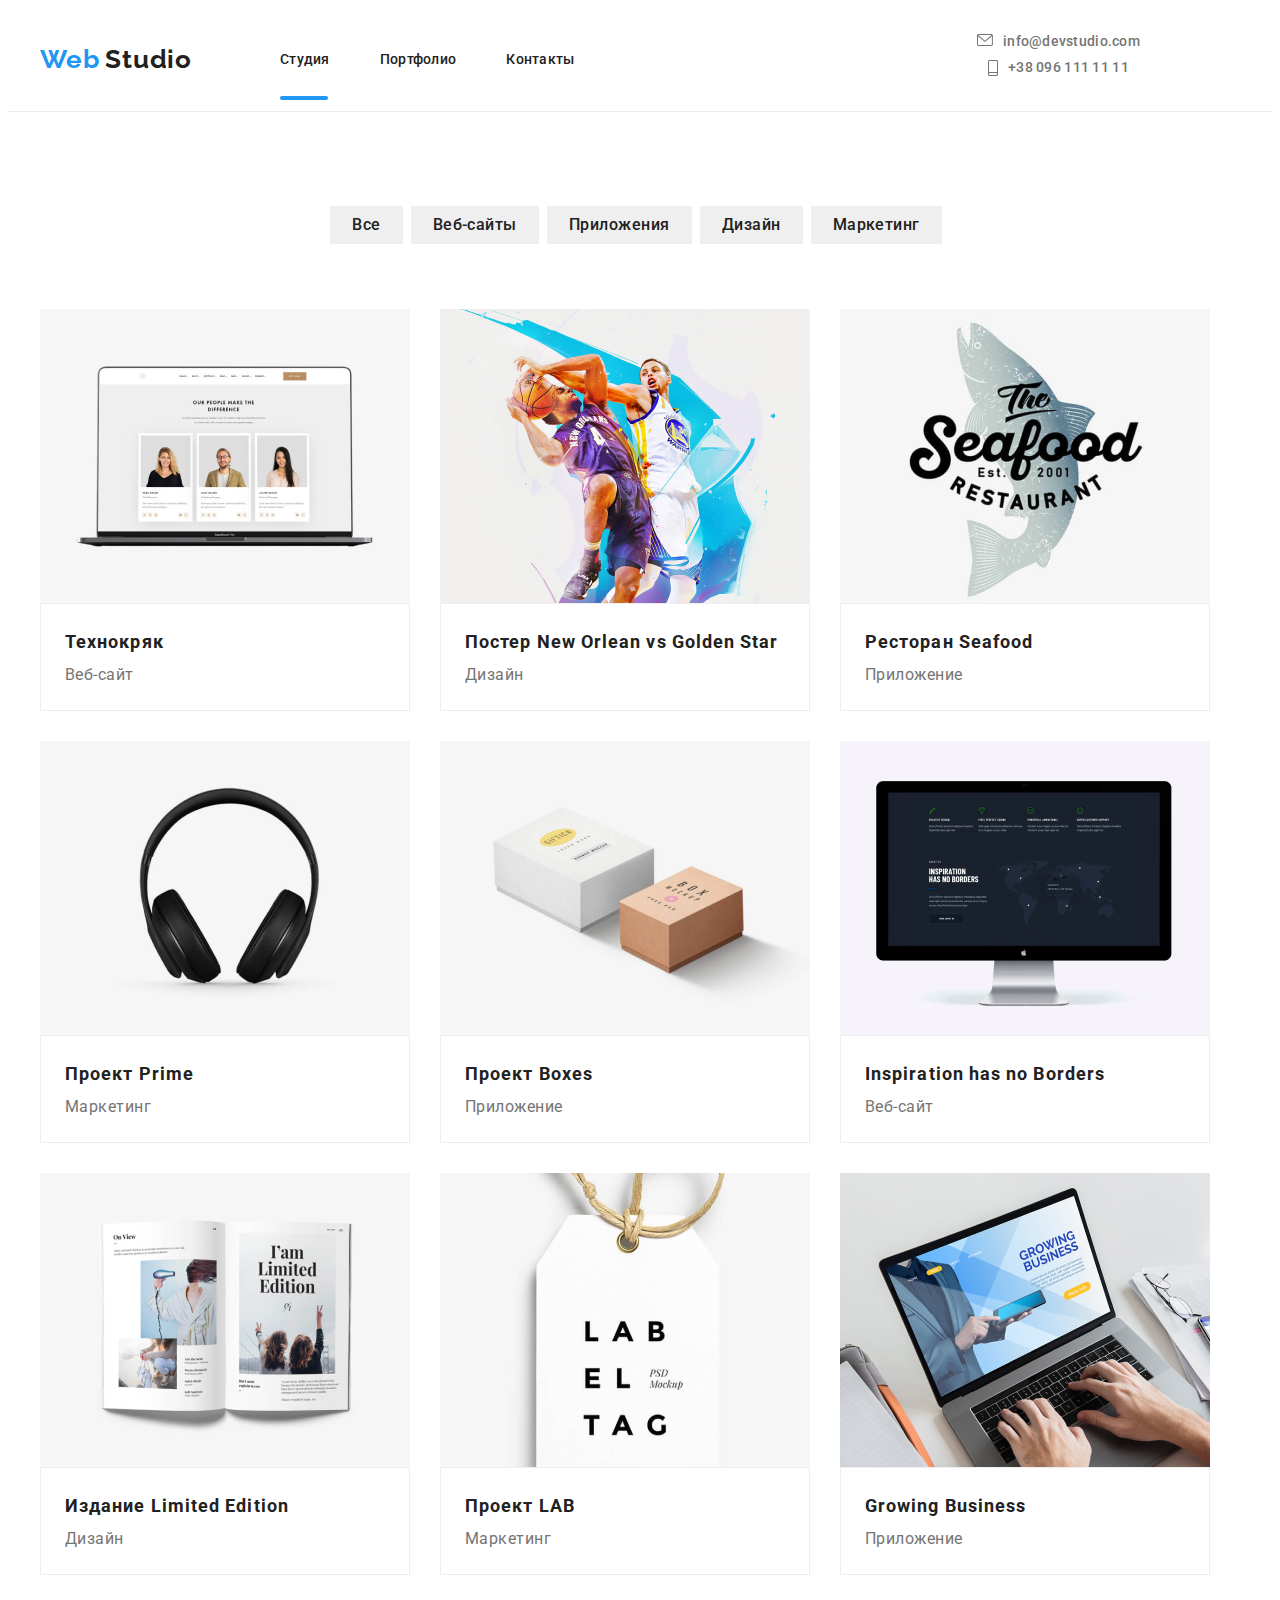
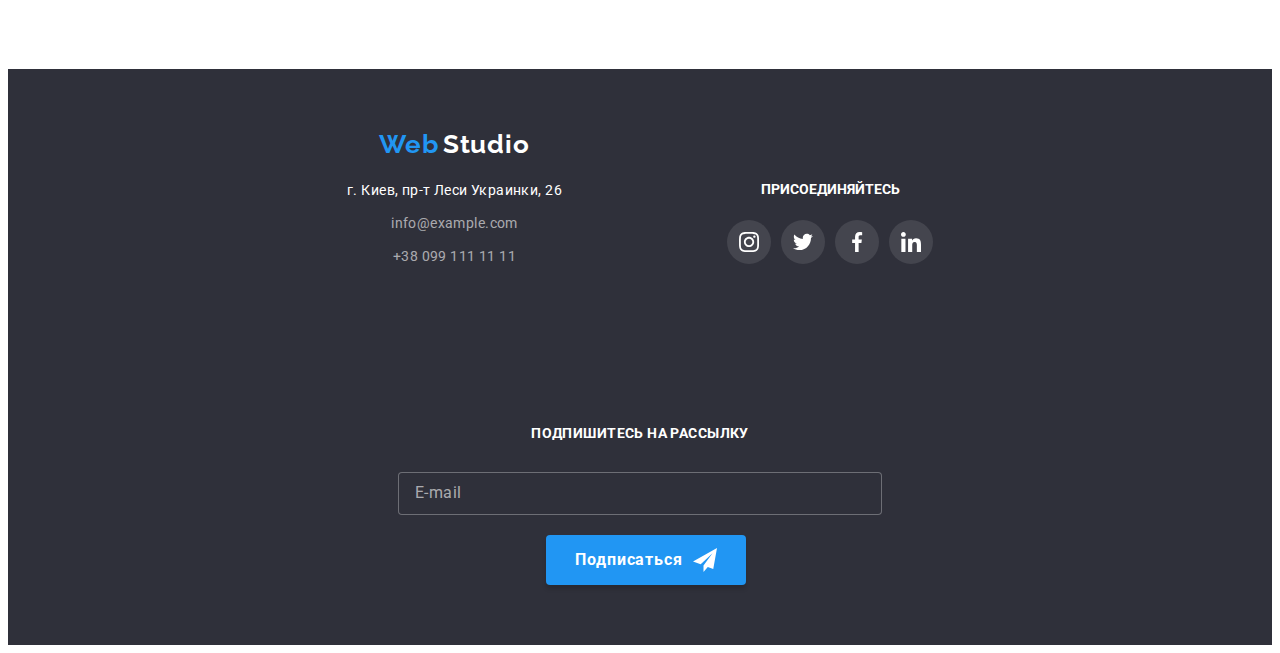
==== commit 47f29da3: "Добавляет портфолио" ====
--- a/portfolio.html
+++ b/portfolio.html
@@ -110,7 +110,12 @@
             <ul class="portfolio-page__project-list list">
                 <li class="portfolio-page__project-list-item">
                     <div class="portfolio-page__project-div">
-                    <img  src="./images/employee.jpg" alt="три фотографии" width="370" height="294">
+                        <picture>
+                            <source media="(1200px)" srcset="./images/our-people.jpg 1x, ./images/our-people-2x.jpg 2x">
+                
+                             <img src="./images/employee.jpg" alt="три фотографии" width="370" height="294">
+                        </picture>
+                    
     
                     <p class="portfolio-page__project-top-text">Lorem ipsum dolor sit amet consectetur adipisicing elit. Numquam repudiandae qui ratione
                         voluptatem repellendus quisquam molestiae eaque suscipit mollitia iure.
@@ -222,19 +227,20 @@
             </div>
         </section>
     </main>
-    <footer class="footer">
-        <div class="container">
-            <div class="footer-logo">
+<footer class="footer">
+
+    <div class="container ">
+        <div class="footer-logo">
+            <div class="tablet-footer">
                 <div>
-                    <div>
+                    <div class="mob-footer-logo">
                         <span class="footer-web">Web</span>
                         <span class="footer-studio">Studio</span>
                     </div>
-    
                     <address class="footer-adress">
                         <ul class=" list">
-                            <li class="footer-list"><a class="address link" href="" :>г. Киев, пр-т Леси Украинки, 26</a>
-                            </li>
+                            <li class="footer-list"><a class="address link" href="" :>г. Киев, пр-т Леси Украинки,
+                                    26</a></li>
                             <li class="footer-list"><a class="footer-contacts link"
                                     href="mailto:info@example.com">info@example.com</a></li>
                             <li class="footer-list"><a class="footer-contacts href=" tel:+380991111111">+38 099 111 11
@@ -243,54 +249,50 @@
                     </address>
                 </div>
                 <div class="footer-social">
-    
                     <p class="footer-title">Присоединяйтесь</p>
                     <ul class="footer-social-list list">
                         <li class="footer-item">
-                            <a href="" class="social__link">
+                            <a href="" class="social-link">
                                 <svg class="footer-svg " width="20px" height="20px">
                                     <use class="footer-icon" href="./images/sprite.svg#icon-instagram"></use>
                                 </svg>
                             </a>
                         </li>
                         <li class="footer-item">
-                            <a href="" class="social__link">
+                            <a href="" class="social-link">
                                 <svg class="footer-svg " width="20px" height="20px">
                                     <use class="footer-icon" href="./images/sprite.svg#icon-twitter"></use>
                                 </svg>
                             </a>
                         </li>
                         <li class="footer-item">
-                            <a href="" class="social__link">
+                            <a href="" class="social-link">
                                 <svg class="footer-svg " width="20px" height="20px">
                                     <use class="footer-icon" href="./images/sprite.svg#icon-facebook"></use>
                                 </svg>
                             </a>
                         </li>
                         <li class="footer-item">
-                            <a href="" class="social__link">
+                            <a href="" class="social-link">
                                 <svg class="footer-svg " width="20px" height="20px">
                                     <use class="footer-icon" href="./images/sprite.svg#icon-linkedin"></use>
                                 </svg>
                             </a>
                         </li>
-    
-    
                     </ul>
-    
                 </div>
-                <div class="footer-submit">
-                    <p class="footer-submit-text">Подпишитесь на рассылку</p>
-                    <form action="#" class="footer-form">
-                        <input type="text" name="mail" placeholder="E-mail" class="footer-input">
-                        <button type="submit" class="btn submit-btn">Подписаться</button>
-                    </form>
-                </div>
-                
-                </div>
-            </div> 
+            </div>
+            <div class="footer-submit">
+                <p class="footer-submit-text">Подпишитесь на рассылку</p>
+                <form action="#" class="footer-form">
+                    <input type="text" name="mail" placeholder="E-mail" class="footer-input">
+                    <button type="submit" class="btn submit-btn">Подписаться</button>
+                </form>
+            </div>
         </div>
-    </footer>
+    </div>
+
+</footer>
 </body>
 
 </html>--- a/css/main.min.css
+++ b/css/main.min.css
@@ -1,2 +1,2 @@
-:root{--primary-title-color: #ffffff;--secondary-title-color: #212121;--third-title-color: #2f303a;--primary-text-color: #757575;--secondary-text-color: #212121;--third-text-color: rgba(255, 255, 255, 0.6);--accent-color: #2196f3}.visually-hidden{position:relative;width:1px;height:1px;margin:-1px;padding:0;overflow:hidden;border:0;clip:rect(0 0 0 0)}.backdrop,.submit-btn,.close-svg,.check-text,.check-text span,.clients__link,.clients__logo,.icon-border,.portfolio{-webkit-box-align:center;-ms-flex-align:center;align-items:center;-webkit-box-pack:center;-ms-flex-pack:center;justify-content:center}p,h1,h2,h3,h4,h5,h6{margin:0}ul{margin:0;padding-left:0}img{display:block;width:100%;height:auto}.link{text-decoration:none}.list{list-style:none}.container{width:100%;margin:0 auto;padding-left:15px;padding-right:15px}@media screen and (min-width: 480px){.container{width:480px}}@media screen and (min-width: 768px){.container{width:768px}}@media screen and (min-width: 1200px){.container{width:1200px}}.btn{padding-top:10px;padding-bottom:10px;padding-right:32px;padding-left:32px;font-family:Roboto;font-style:normal;font-weight:bold;font-size:16px;line-height:1.87;text-align:center;letter-spacing:0.06em;border-radius:4px}.btn-list{font-family:Roboto;font-style:normal;font-weight:500;font-size:16px;line-height:1.62;text-align:center;letter-spacing:0.03em;color:var(--secondary-title-color);padding:6px 22px;border:none;-webkit-transition:background-color 250ms cubic-bezier(0.4, 0, 0.2, 1);transition:background-color 250ms cubic-bezier(0.4, 0, 0.2, 1)}.btn-list:hover{background-color:var(--accent-color);color:var(--primary-title-color);-webkit-box-shadow:0px 3px 1px rgba(0,0,0,0.1),0px 1px 2px rgba(0,0,0,0.08),0px 2px 2px rgba(0,0,0,0.12);box-shadow:0px 3px 1px rgba(0,0,0,0.1),0px 1px 2px rgba(0,0,0,0.08),0px 2px 2px rgba(0,0,0,0.12)}.btn-list:focus{background-color:var(--accent-color);color:var(--primary-title-color);-webkit-box-shadow:0px 3px 1px rgba(0,0,0,0.1),0px 1px 2px rgba(0,0,0,0.08),0px 2px 2px rgba(0,0,0,0.12);box-shadow:0px 3px 1px rgba(0,0,0,0.1),0px 1px 2px rgba(0,0,0,0.08),0px 2px 2px rgba(0,0,0,0.12)}.current-studio::after{content:"";position:absolute;width:48px;height:4px;border-radius:2px;background-color:var(--accent-color);display:block;margin-top:28px;margin-bottom:0}.current-portfolio::after{content:"";position:absolute;width:76px;height:4px;border-radius:2px;background-color:var(--accent-color);display:block;margin-top:28px;margin-bottom:0}.feature-list{margin-bottom:-30px}@media screen and (min-width: 768px){.feature-list{display:-webkit-box;display:-ms-flexbox;display:flex;-ms-flex-wrap:wrap;flex-wrap:wrap;margin-right:-30px}}.feature-item{margin-bottom:30px}@media screen and (min-width: 768px){.feature-item{-ms-flex-preferred-size:calc(100% / 2 - 30px);flex-basis:calc(100% / 2 - 30px);margin-right:30px}}@media screen and (min-width: 1200px){.feature-item{-ms-flex-preferred-size:calc(100% / 4 - 30px);flex-basis:calc(100% / 4 - 30px);margin-right:30px}}.icon-border{height:120px;background:#f5f4fa;border-radius:4px}@media screen and (min-width: 480px){.icon-border{width:450px}}@media screen and (min-width: 768px){.icon-border{width:354px}}@media screen and (min-width: 1200px){.icon-border{width:270px}}.advant{padding-bottom:94px}.advant-title{margin-bottom:50px}.advant-list{display:-webkit-box;display:-ms-flexbox;display:flex}.advant-item{margin-right:30px}.advant-item:nth(:last-child){margin-right:30px}.advant-item{position:relative}.advant-text{position:absolute;font-family:Roboto;bottom:0;background-color:rgba(47,48,58,0.8);padding:27px;font-weight:700;font-size:14px;line-height:1.14;text-align:center;text-transform:uppercase;color:var(--primary-title-color);width:100%}.advant-title{font-family:Roboto;font-style:normal;font-size:36px;font-weight:bold;line-height:1.16;letter-spacing:.03em;text-align:center}.section{padding-top:60px;padding-bottom:60px}@media screen and (min-width: 1200px){.section{padding-top:94px;padding-bottom:94px}}.section-title{font-family:Roboto;font-style:normal;font-weight:bold;font-size:14px;line-height:1.14;letter-spacing:0.03em;text-transform:uppercase;color:var(--secondary-title-color);margin-right:30px;margin-top:30px;text-align:center}.section-title-list{margin-top:10px;font-family:Roboto;font-style:normal;font-size:14px;font-weight:normal;line-height:1.71;letter-spacing:.03em;color:var(--primary-text-color)}.social{-webkit-box-align:center;-ms-flex-align:center;align-items:center;-webkit-box-pack:justify;-ms-flex-pack:justify;justify-content:space-between;display:-webkit-box;display:-ms-flexbox;display:flex;margin-top:16px;padding:0 32px;list-style:none}.social__logo{width:44px;height:44px;margin-right:10px}.social__logo:hover{border-radius:50%;background-color:var(--accent-color);fill:var(--primary-title-color)}.social__link{width:44px;height:44px;display:block;border-radius:50%;color:#afb1b8;-webkit-transition:background-color 250ms cubic-bezier(0.4, 0, 0.2, 1);transition:background-color 250ms cubic-bezier(0.4, 0, 0.2, 1)}.social__link:hover,.social__link:focus{color:#ffffff;background-color:var(--accent-color)}.social__svg{margin:12px 0px 0px 12px;fill:currentColor;-webkit-transition:fill 250ms cubic-bezier(0.4, 0, 0.2, 1);transition:fill 250ms cubic-bezier(0.4, 0, 0.2, 1)}.social__svg:hover{fill:var(--primary-title-color)}.backdrop{position:fixed;width:100vw;height:100vh;background-color:rgba(0,0,0,0.2);top:0;display:-webkit-box;display:-ms-flexbox;display:flex;-webkit-transition:opacity 300ms ease-in-out, visibility 300ms ease-in-out;transition:opacity 300ms ease-in-out, visibility 300ms ease-in-out}.backdrop.is-hidden{opacity:0;visibility:hidden;pointer-events:none}.submit-btn{background-color:var(--accent-color);color:var(--primary-title-color);border:none;-webkit-box-shadow:0px 4px 4px rgba(0,0,0,0.15);box-shadow:0px 4px 4px rgba(0,0,0,0.15);font-family:Roboto;font-style:normal;font-weight:700;font-size:16px;line-height:1.87;letter-spacing:0.06em;cursor:pointer;min-height:43px;margin-left:12px;display:-webkit-inline-box;display:-ms-inline-flexbox;display:inline-flex;padding:10px 29px}.submit-btn::after{content:"";display:inline-block;width:24px;height:24px;margin-left:10px;background-image:url(../images/send.svg)}.modal{background-color:#ffffff;border-radius:4px;position:relative;padding:40px 39px 40px 41px;width:450px;min-height:609px}@media screen and (min-width: 1200px){.modal{width:528px;min-height:581px}}.close-btn{position:absolute;right:8px;top:8px;width:30px;height:30px;background-color:transparent;border-radius:50%;border:1px solid rgba(0,0,0,0.1)}.close-svg{position:absolute;right:9px;top:9px;display:-webkit-box;display:-ms-flexbox;display:flex;color:var(--secondary-text-color);-webkit-transition:fill 250ms cubic-bezier(0.4, 0, 0.2, 1);transition:fill 250ms cubic-bezier(0.4, 0, 0.2, 1)}.close-svg:hover{fill:var(--accent-color)}.modal-title{font-family:Roboto;font-size:20px;line-height:1.5px;font-weight:700;letter-spacing:0.03em;color:#212121;margin-bottom:40px;text-align:center}@media screen and (min-width: 1200px){.modal-title{margin-bottom:30px}}.modal-field{margin-bottom:10px}.modal-input{width:100%;height:40px;border-radius:4px;border:1px solid rgba(33,33,33,0.2);background:transparent;margin-top:4px;padding-left:42px;padding-right:20px;outline:none;-webkit-transition:border-color 250ms cubic-bezier(0.4, 0, 0.2, 1);transition:border-color 250ms cubic-bezier(0.4, 0, 0.2, 1)}.modal-input:focus{border-color:var(--accent-color)}.modal-input:focus+.input-icon{fill:var(--accent-color)}.input-wrapper{display:block;position:relative}.input-label{font-family:Roboto;font-size:12px;line-height:1.16px;letter-spacing:0.01em;color:#757575;margin-bottom:4px}.modal-text-input{width:100%;height:120px;border-radius:4px;border:1px solid rgba(33,33,33,0.2);resize:none;padding:12px 16px;margin-top:4px}.input-icon{position:absolute;left:15px;top:50%;-webkit-transform:translateY(-50%);transform:translateY(-50%)}.modal-btn{display:block;margin:0 auto;width:200px;min-height:50px;-webkit-box-shadow:0px 4px 4px rgba(0,0,0,0.15);box-shadow:0px 4px 4px rgba(0,0,0,0.15);border-radius:4px;color:var(--primary-title-color);background-color:var(--accent-color);border:none;font-family:Roboto;font-size:16px;line-height:1.87px;letter-spacing:0.06em}.check-text{font-family:Roboto;font-size:14px;line-height:1.71px;letter-spacing:0.03em;color:var(--primary-text-color);display:-webkit-box;display:-ms-flexbox;display:flex;margin-bottom:30px}.check-text span{width:16px;height:15px;border:2px solid #212121;margin-right:9px;border-radius:2px;display:-webkit-box;display:-ms-flexbox;display:flex}.modal-checkbox:checked+.check-text span{background-color:var(--accent-color);border:none}.check-link{color:var(--accent-color)}.header{border-bottom:1px solid #ececec;padding-top:24px;padding-bottom:25px}.header-nav{display:-webkit-box;display:-ms-flexbox;display:flex;-webkit-box-align:center;-ms-flex-align:center;align-items:center}.header-container{display:-webkit-box;display:-ms-flexbox;display:flex;-webkit-box-align:center;-ms-flex-align:center;align-items:center}.header-nav__list{display:-webkit-box;display:-ms-flexbox;display:flex;display:none}@media screen and (min-width: 768px){.header-nav__list{display:-webkit-box;display:-ms-flexbox;display:flex}}@media screen and (min-width: 1200px){.header-nav__list{display:-webkit-box;display:-ms-flexbox;display:flex}}.header-nav__item:not(:last-child){margin-right:50px}.header-nav__contacts-link{display:none}@media screen and (min-width: 768px){.header-nav__contacts-link{display:-webkit-box;display:-ms-flexbox;display:flex;-webkit-box-orient:vertical;-webkit-box-direction:normal;-ms-flex-direction:column;flex-direction:column}}@media screen and (min-width: 768px){.header-nav__contacts-link{display:-webkit-inline-box;display:-ms-inline-flexbox;display:inline-flex;-webkit-box-align:center;-ms-flex-align:center;align-items:center;margin-right:50px;margin-left:auto}}@media screen and (min-width: 1200px){.header-nav__contacts-link{display:-webkit-inline-box;display:-ms-inline-flexbox;display:inline-flex;-webkit-box-align:center;-ms-flex-align:center;align-items:center;margin-right:50px;margin-left:auto}}.header-logo{margin-right:93px}@media screen and (min-width: 768px){.header-logo{margin-right:88px}}.header-logo__web{font-family:Raleway;font-style:normal;font-size:26px;font-weight:bold;line-height:1.19;letter-spacing:.03em;color:var(--accent-color);font-size:24px;line-height:1.16}@media screen and (min-width: 768px){.header-logo__web{font-size:24px}}@media screen and (min-width: 1200px){.header-logo__web{font-size:26px;line-height:1.19}}.header-logo__studio{font-family:Raleway;font-style:normal;font-size:26px;font-weight:bold;line-height:1.19;letter-spacing:.03em;color:var(--secondary-title-color);font-size:24px;line-height:1.16}@media screen and (min-width: 768px){.header-logo__studio{font-size:24px}}@media screen and (min-width: 1200px){.header-logo__studio{font-size:26px;line-height:1.19}}.header-nav__link{font-family:Roboto;font-style:normal;font-size:14px;font-weight:500;line-height:1.14;letter-spacing:.02em;color:var(--secondary-title-color);-webkit-transition:color 250ms cubic-bezier(0.4, 0, 0.2, 1);transition:color 250ms cubic-bezier(0.4, 0, 0.2, 1)}.header-nav__link:hover,.header-nav__link:focus{color:var(--accent-color)}.header-nav__contact-link{font-family:Roboto;margin-right:50px;font-style:normal;font-size:14px;font-weight:500;line-height:1.14;letter-spacing:.02em;color:var(--primary-text-color)}.header-nav__contact-link:hover,.header-nav__contact-link:focus{color:var(--accent-color)}.header-nav__logo-link{position:relative}@media screen and (min-width: 768px){.header-nav__logo-link{font-size:24px}}.header-nav__contact-icon{margin-right:10px;fill:currentColor}.header-btn{font-weight:700;color:var(--primary-title-color);background:var(--accent-color);padding:10px 32px;display:inline-block;-webkit-box-align:center;-ms-flex-align:center;align-items:center;text-align:center;margin:0 auto;border-radius:4px;border:none}.portfolio-page__header-btn-list{text-align:center}.menu-open-btn,.menu-close-btn{width:40px;height:40px;display:-webkit-box;display:-ms-flexbox;display:flex;-webkit-box-align:center;-ms-flex-align:center;align-items:center;-webkit-box-pack:center;-ms-flex-pack:center;justify-content:center;margin-left:auto;border:none;background-color:transparent;cursor:pointer}@media screen and (min-width: 480px){.menu-open-btn{display:-webkit-box;display:-ms-flexbox;display:flex}}@media screen and (min-width: 768px){.menu-open-btn{display:none}}@media screen and (min-width: 1200px){.menu-open-btn{display:-webkit-box;display:-ms-flexbox;display:flex}}.menu-open-btn span{width:24px;height:3px;background-color:#212121;display:block;position:relative}.menu-open-btn span::after,.menu-open-btn span::before{content:"";display:block;width:100%;height:3px;background-color:#212121;position:absolute}.menu-open-btn span::before{bottom:7px}.menu-open-btn span::after{top:7px}.menu-close-btn span{width:24px;height:3px;background-color:#212121;display:block;position:relative;-webkit-transform:rotate(45deg);transform:rotate(45deg)}.menu-close-btn span::before{content:"";width:24px;height:3px;background-color:#212121;display:block;position:absolute;-webkit-transform:rotate(-90deg);transform:rotate(-90deg)}.mob-menu{width:480px;height:100vh;position:absolute;background-color:#ffffff;padding:21px 26px 0 40px;display:-webkit-box;display:-ms-flexbox;display:flex;-webkit-box-pack:justify;-ms-flex-pack:justify;justify-content:space-between}.mob-menu-list{margin-bottom:302px}.mob-menu-content{padding-top:27px;display:-webkit-box;display:-ms-flexbox;display:flex;-webkit-box-orient:vertical;-webkit-box-direction:normal;-ms-flex-direction:column;flex-direction:column;-webkit-box-pack:justify;-ms-flex-pack:justify;justify-content:space-between}.mob-menu-item:not(:last-child){margin-bottom:36px}.mob-menu-item .mob-menu-link{font-weight:500;font-size:40px;line-height:1.17px;letter-spacing:0.02em;color:#2196f3}.mob-menu-tel{font-weight:500;font-size:34px;line-height:1.17;letter-spacing:0.02em;color:#2196f3;display:block;margin-bottom:32px}.mob-menu-email{font-weight:500;font-size:24px;line-height:1.16;letter-spacing:0.02em;color:#757575}.social-nav-menu{display:-webkit-box;display:-ms-flexbox;display:flex;-webkit-box-align:center;-ms-flex-align:center;align-items:center;-webkit-box-pack:justify;-ms-flex-pack:justify;justify-content:space-between;-ms-flex-wrap:wrap;flex-wrap:wrap}.social-nav-menu__navigation{margin-top:64px;margin-right:20px;font-weight:500;font-size:18px;line-height:1.22;letter-spacing:0.02em}.social-nav-menu__link{color:#2196f3}.hero{background-image:-webkit-gradient(linear, left top, left bottom, from(rgba(47,48,58,0.4)), to(rgba(47,48,58,0.4))),url(../images/img-hero.jpg);background-image:linear-gradient(rgba(47,48,58,0.4), rgba(47,48,58,0.4)),url(../images/img-hero.jpg);background-repeat:no-repeat;background-position:center;background-size:cover;text-align:center;padding-top:118px;padding-bottom:118px}@media screen and (min-width: 1200px){.hero{padding-top:200px;padding-bottom:200px}}@media (min-device-pixel-ratio: 2), (-webkit-min-device-pixel-ratio: 2), (min-resolution: 192dpi), (min-resolution: 2dppx){.hero{background-image:-webkit-gradient(linear, left top, left bottom, from(rgba(47,48,58,0.4)), to(rgba(47,48,58,0.4))),url(../images/hero-mobile2x.jpg);background-image:linear-gradient(rgba(47,48,58,0.4), rgba(47,48,58,0.4)),url(../images/hero-mobile2x.jpg)}}@media screen and (min-width: 768px){.hero{background-image:-webkit-gradient(linear, left top, left bottom, from(rgba(47,48,58,0.4)), to(rgba(47,48,58,0.4))),url(../images/hero-tablet.jpg);background-image:linear-gradient(rgba(47,48,58,0.4), rgba(47,48,58,0.4)),url(../images/hero-tablet.jpg)}}@media screen and (min-width: 768px) and (min-device-pixel-ratio: 2), screen and (min-width: 768px) and (-webkit-min-device-pixel-ratio: 2), screen and (min-width: 768px) and (min-resolution: 192dpi), screen and (min-width: 768px) and (min-resolution: 2dppx){.hero{background-image:-webkit-gradient(linear, left top, left bottom, from(rgba(47,48,58,0.4)), to(rgba(47,48,58,0.4))),url(../images/hero-tablet2x.jpg);background-image:linear-gradient(rgba(47,48,58,0.4), rgba(47,48,58,0.4)),url(../images/hero-tablet2x.jpg)}}@media screen and (min-width: 1200px){.hero{background-image:-webkit-gradient(linear, left top, left bottom, from(rgba(47,48,58,0.4)), to(rgba(47,48,58,0.4))),url(../images/hero-desctop.jpg);background-image:linear-gradient(rgba(47,48,58,0.4), rgba(47,48,58,0.4)),url(../images/hero-desctop.jpg)}}@media screen and (min-width: 1200px) and (min-device-pixel-ratio: 2), screen and (min-width: 1200px) and (-webkit-min-device-pixel-ratio: 2), screen and (min-width: 1200px) and (min-resolution: 192dpi), screen and (min-width: 1200px) and (min-resolution: 2dppx){.hero{background-image:-webkit-gradient(linear, left top, left bottom, from(rgba(47,48,58,0.4)), to(rgba(47,48,58,0.4))),url(../images/hero-desctop2x.jpg);background-image:linear-gradient(rgba(47,48,58,0.4), rgba(47,48,58,0.4)),url(../images/hero-desctop2x.jpg)}}.hero-title{text-align:center;font-family:Roboto;font-style:normal;font-size:26px;font-size:44px;font-weight:900;line-height:1.36;letter-spacing:.06em;text-transform:uppercase;color:var(--primary-title-color)}@media screen and (min-width: 1200px){.hero-title{font-size:44px;max-width:696px}}@media screen and (min-width: 480px){.hero-title{margin-bottom:40px}}.hero-title{margin:0 auto}@media screen and (min-width: 480px){.hero-title{margin-bottom:40px}}.header{border-bottom:1px solid #ececec;padding-top:24px;padding-bottom:25px}.header-nav{display:-webkit-box;display:-ms-flexbox;display:flex;-webkit-box-align:center;-ms-flex-align:center;align-items:center}.header-container{display:-webkit-box;display:-ms-flexbox;display:flex;-webkit-box-align:center;-ms-flex-align:center;align-items:center}.header-nav__list{display:-webkit-box;display:-ms-flexbox;display:flex;display:none}@media screen and (min-width: 768px){.header-nav__list{display:-webkit-box;display:-ms-flexbox;display:flex}}@media screen and (min-width: 1200px){.header-nav__list{display:-webkit-box;display:-ms-flexbox;display:flex}}.header-nav__item:not(:last-child){margin-right:50px}.header-nav__contacts-link{display:none}@media screen and (min-width: 768px){.header-nav__contacts-link{display:-webkit-box;display:-ms-flexbox;display:flex;-webkit-box-orient:vertical;-webkit-box-direction:normal;-ms-flex-direction:column;flex-direction:column}}@media screen and (min-width: 768px){.header-nav__contacts-link{display:-webkit-inline-box;display:-ms-inline-flexbox;display:inline-flex;-webkit-box-align:center;-ms-flex-align:center;align-items:center;margin-right:50px;margin-left:auto}}@media screen and (min-width: 1200px){.header-nav__contacts-link{display:-webkit-inline-box;display:-ms-inline-flexbox;display:inline-flex;-webkit-box-align:center;-ms-flex-align:center;align-items:center;margin-right:50px;margin-left:auto}}.header-logo{margin-right:93px}@media screen and (min-width: 768px){.header-logo{margin-right:88px}}.header-logo__web{font-family:Raleway;font-style:normal;font-size:26px;font-weight:bold;line-height:1.19;letter-spacing:.03em;color:var(--accent-color);font-size:24px;line-height:1.16}@media screen and (min-width: 768px){.header-logo__web{font-size:24px}}@media screen and (min-width: 1200px){.header-logo__web{font-size:26px;line-height:1.19}}.header-logo__studio{font-family:Raleway;font-style:normal;font-size:26px;font-weight:bold;line-height:1.19;letter-spacing:.03em;color:var(--secondary-title-color);font-size:24px;line-height:1.16}@media screen and (min-width: 768px){.header-logo__studio{font-size:24px}}@media screen and (min-width: 1200px){.header-logo__studio{font-size:26px;line-height:1.19}}.header-nav__link{font-family:Roboto;font-style:normal;font-size:14px;font-weight:500;line-height:1.14;letter-spacing:.02em;color:var(--secondary-title-color);-webkit-transition:color 250ms cubic-bezier(0.4, 0, 0.2, 1);transition:color 250ms cubic-bezier(0.4, 0, 0.2, 1)}.header-nav__link:hover,.header-nav__link:focus{color:var(--accent-color)}.header-nav__contact-link{font-family:Roboto;margin-right:50px;font-style:normal;font-size:14px;font-weight:500;line-height:1.14;letter-spacing:.02em;color:var(--primary-text-color)}.header-nav__contact-link:hover,.header-nav__contact-link:focus{color:var(--accent-color)}.header-nav__logo-link{position:relative}@media screen and (min-width: 768px){.header-nav__logo-link{font-size:24px}}.header-nav__contact-icon{margin-right:10px;fill:currentColor}.header-btn{font-weight:700;color:var(--primary-title-color);background:var(--accent-color);padding:10px 32px;display:inline-block;-webkit-box-align:center;-ms-flex-align:center;align-items:center;text-align:center;margin:0 auto;border-radius:4px;border:none}.portfolio-page__header-btn-list{text-align:center}.menu-open-btn,.menu-close-btn{width:40px;height:40px;display:-webkit-box;display:-ms-flexbox;display:flex;-webkit-box-align:center;-ms-flex-align:center;align-items:center;-webkit-box-pack:center;-ms-flex-pack:center;justify-content:center;margin-left:auto;border:none;background-color:transparent;cursor:pointer}@media screen and (min-width: 480px){.menu-open-btn{display:-webkit-box;display:-ms-flexbox;display:flex}}@media screen and (min-width: 768px){.menu-open-btn{display:none}}@media screen and (min-width: 1200px){.menu-open-btn{display:-webkit-box;display:-ms-flexbox;display:flex}}.menu-open-btn span{width:24px;height:3px;background-color:#212121;display:block;position:relative}.menu-open-btn span::after,.menu-open-btn span::before{content:"";display:block;width:100%;height:3px;background-color:#212121;position:absolute}.menu-open-btn span::before{bottom:7px}.menu-open-btn span::after{top:7px}.menu-close-btn span{width:24px;height:3px;background-color:#212121;display:block;position:relative;-webkit-transform:rotate(45deg);transform:rotate(45deg)}.menu-close-btn span::before{content:"";width:24px;height:3px;background-color:#212121;display:block;position:absolute;-webkit-transform:rotate(-90deg);transform:rotate(-90deg)}.mob-menu{width:480px;height:100vh;position:absolute;background-color:#ffffff;padding:21px 26px 0 40px;display:-webkit-box;display:-ms-flexbox;display:flex;-webkit-box-pack:justify;-ms-flex-pack:justify;justify-content:space-between}.mob-menu-list{margin-bottom:302px}.mob-menu-content{padding-top:27px;display:-webkit-box;display:-ms-flexbox;display:flex;-webkit-box-orient:vertical;-webkit-box-direction:normal;-ms-flex-direction:column;flex-direction:column;-webkit-box-pack:justify;-ms-flex-pack:justify;justify-content:space-between}.mob-menu-item:not(:last-child){margin-bottom:36px}.mob-menu-item .mob-menu-link{font-weight:500;font-size:40px;line-height:1.17px;letter-spacing:0.02em;color:#2196f3}.mob-menu-tel{font-weight:500;font-size:34px;line-height:1.17;letter-spacing:0.02em;color:#2196f3;display:block;margin-bottom:32px}.mob-menu-email{font-weight:500;font-size:24px;line-height:1.16;letter-spacing:0.02em;color:#757575}.social-nav-menu{display:-webkit-box;display:-ms-flexbox;display:flex;-webkit-box-align:center;-ms-flex-align:center;align-items:center;-webkit-box-pack:justify;-ms-flex-pack:justify;justify-content:space-between;-ms-flex-wrap:wrap;flex-wrap:wrap}.social-nav-menu__navigation{margin-top:64px;margin-right:20px;font-weight:500;font-size:18px;line-height:1.22;letter-spacing:0.02em}.social-nav-menu__link{color:#2196f3}.empl{background-color:#f5f4fa;padding-top:60px;padding-bottom:60px}@media screen and (min-width: 1200px){.empl{padding-top:94px;padding-bottom:94px}}.employee__list{font-family:Roboto;font-style:normal;font-size:16px;font-weight:500;line-height:1.18;letter-spacing:.03em;color:var(--secondary-title-color)}.employee__item{font-family:Roboto;font-style:normal;font-size:16px;font-weight:normal;line-height:1.18;letter-spacing:.03em;color:var(--primary-text-color)}.employee{margin-bottom:-30px}@media screen and (min-width: 768px){.employee{display:-webkit-box;display:-ms-flexbox;display:flex;-ms-flex-wrap:wrap;flex-wrap:wrap}}.employee__element{width:100%;margin-bottom:30px;-webkit-box-shadow:0px 2px 1px rgba(0,0,0,0.2),0px 1px 1px rgba(0,0,0,0.14),0px 1px 3px #0000001f;box-shadow:0px 2px 1px rgba(0,0,0,0.2),0px 1px 1px rgba(0,0,0,0.14),0px 1px 3px #0000001f;background-color:#fff;border-radius:0px 0px 4px 4px}@media screen and (min-width: 768px){.employee__element{-ms-flex-preferred-size:calc(100% / 2 - 30px);flex-basis:calc(100% / 2 - 30px);margin-right:30px}}.employee__element:last-child{margin-right:0}@media screen and (min-width: 1200px){.employee__element{-ms-flex-preferred-size:calc(100% / 4 - 30px);flex-basis:calc(100% / 4 - 30px)}}.employee__team{padding-top:30px;padding-bottom:30px}.employee__list{text-align:center}.employee__item{text-align:center;margin-top:10px}.clients{padding-top:60px;padding-bottom:60px}@media screen and (min-width: 1200px){.clients{padding-top:94px;padding-bottom:94px}}.clients__title{font-family:Roboto;font-style:normal;color:#212121;font-size:36px;font-weight:bold;line-height:1.16;letter-spacing:.03em;text-align:center;margin-bottom:50px}@media screen and (min-width: 480px){.clients__content{display:-webkit-box;display:-ms-flexbox;display:flex;-ms-flex-wrap:wrap;flex-wrap:wrap;margin-bottom:-30px;margin-right:-30px}}.clients__link{display:-webkit-box;display:-ms-flexbox;display:flex;-webkit-box-sizing:border-box;box-sizing:border-box;border-radius:4px;color:#afb1b8;width:170px;height:92px;-webkit-transition:border 250ms cubic-bezier(0.4, 0, 0.2, 1);transition:border 250ms cubic-bezier(0.4, 0, 0.2, 1)}.clients__link:hover,.clients__link:focus{color:var(--accent-color);border-color:var(--accent-color)}.clients__logo{display:-webkit-box;display:-ms-flexbox;display:flex;border:1px solid #afb1b8;-webkit-box-sizing:border-box;box-sizing:border-box;border-radius:4px;margin-left:0px;width:170px;height:92px;-webkit-transition:border 250ms cubic-bezier(0.4, 0, 0.2, 1);transition:border 250ms cubic-bezier(0.4, 0, 0.2, 1);width:100%;margin-bottom:30px;margin-right:30px}.clients__logo:first-child{margin-left:0px}.clients__logo:hover,.clients__logo:focus{color:var(--accent-color);border-color:var(--accent-color)}@media screen and (min-width: 480px){.clients__logo{-ms-flex-preferred-size:calc(100% / 2 - 30px);flex-basis:calc(100% / 2 - 30px)}}@media screen and (min-width: 768px){.clients__logo{-ms-flex-preferred-size:calc(100% / 3 - 30px);flex-basis:calc(100% / 3 - 30px)}}@media screen and (min-width: 1200px){.clients__logo{-ms-flex-preferred-size:calc(100% / 6 - 30px);flex-basis:calc(100% / 6 - 30px)}}.icon-border{display:-webkit-box;display:-ms-flexbox;display:flex}.clients__icon-logo{fill:currentColor;width:106px;height:60px;-webkit-transition:fill 250ms cubic-bezier(0.4, 0, 0.2, 1);transition:fill 250ms cubic-bezier(0.4, 0, 0.2, 1)}.footer{padding-top:60px;padding-bottom:60px}.footer-logo{display:-webkit-box;display:-ms-flexbox;display:flex;-webkit-box-orient:vertical;-webkit-box-direction:normal;-ms-flex-direction:column;flex-direction:column;-webkit-box-align:center;-ms-flex-align:center;align-items:center;-webkit-box-pack:center;-ms-flex-pack:center;justify-content:center;margin:0;padding:0;list-style:none}@media screen and (min-width: 768px){.tablet-footer{display:-webkit-box;display:-ms-flexbox;display:flex}}.mob-footer-logo{text-align:center}.footer-web{font-family:Raleway;font-style:normal;font-size:26px;font-weight:bold;line-height:1.19;letter-spacing:.03em;color:var(--accent-color)}.footer-studio{font-family:Raleway;font-style:normal;font-size:26px;font-weight:bold;line-height:1.19;letter-spacing:.03em;color:var(--primary-title-color)}.footer{background-color:var(--third-title-color)}.footer{padding-top:60px;padding-bottom:60px}.footer-list{margin-top:9px}.address{font-family:Roboto;font-style:normal;font-size:14px;font-weight:normal;line-height:1.71;letter-spacing:.03em;color:var(--primary-title-color)}.footer-adress{margin-top:20px;text-align:center}.footer-contacts{font-family:Roboto;font-style:normal;font-size:14px;font-weight:normal;line-height:1.71;letter-spacing:.03em;color:var(--third-text-color)}.footer-item{border-radius:50%;background-color:rgba(255,255,255,0.1)}.footer-item:hover,.footer-item:focus{fill:white;background-color:var(--accent-color);border-radius:50%}.footer-icon{fill:white}.footer-social{width:206px}@media screen and (min-width: 768px){.footer-social{margin-left:165px;margin-bottom:102px}}.footer-social-list{display:-webkit-box;display:-ms-flexbox;display:flex;padding:0;margin-top:0;list-style:none;-webkit-box-pack:justify;-ms-flex-pack:justify;justify-content:space-between;-webkit-box-align:center;-ms-flex-align:center;align-items:center}.footer-title{color:#ffffff;font-family:Roboto;padding:60px 0px 10px 0px;margin-bottom:20px;font-weight:700;font-size:14px;line-height:1.14px;text-transform:uppercase;text-align:center}.footer-item{width:44px;height:44px;-webkit-transition:background-color 250ms cubic-bezier(0.4, 0, 0.2, 1);transition:background-color 250ms cubic-bezier(0.4, 0, 0.2, 1)}.footer-svg{margin:12px 0px 0px 12px;fill:currentColor}.footer-submit-text{font-family:Roboto;font-style:normal;font-size:14px;font-weight:700;line-height:1.14;letter-spacing:.03em;text-transform:uppercase;color:var(--primary-title-color);margin-bottom:20px;padding:60px 0px 10px 0px;color:var(--primary-title-color);text-align:center}.footer-input{width:450px;margin-bottom:20px;border-radius:4px;border:1px solid rgba(255,255,255,0.3);padding:13px 16px;background-color:#2f303a;color:var(--primary-title-color)}.footer-input::-webkit-input-placeholder{font-family:Roboto;font-size:16px;line-height:1.25;color:rgba(255,255,255,0.6);letter-spacing:0.03em}.footer-input:-ms-input-placeholder{font-family:Roboto;font-size:16px;line-height:1.25;color:rgba(255,255,255,0.6);letter-spacing:0.03em}.footer-input::-ms-input-placeholder{font-family:Roboto;font-size:16px;line-height:1.25;color:rgba(255,255,255,0.6);letter-spacing:0.03em}.footer-input::placeholder{font-family:Roboto;font-size:16px;line-height:1.25;color:rgba(255,255,255,0.6);letter-spacing:0.03em}.footer-form{display:-webkit-box;display:-ms-flexbox;display:flex;-webkit-box-orient:vertical;-webkit-box-direction:normal;-ms-flex-direction:column;flex-direction:column;-webkit-box-align:center;-ms-flex-align:center;align-items:center;-webkit-box-pack:center;-ms-flex-pack:center;justify-content:center}.portfolio-page{padding-top:94px;padding-bottom:94px}.portfolio{display:-webkit-box;display:-ms-flexbox;display:flex;margin-bottom:50px}.portfolio-page__item{margin-right:8px;background-color:var(--accent-color);border-radius:4px}.portfolio-page__project-title{font-family:Roboto;font-style:normal;font-size:18px;font-weight:bold;line-height:2;letter-spacing:.06em;color:var(--secondary-title-color)}.portfolio-page__project-item{font-family:Roboto;font-style:normal;font-size:16px;font-weight:normal;line-height:1.87;letter-spacing:.03em;color:var(--primary-text-color)}.portfolio-page__project-list{display:-webkit-box;display:-ms-flexbox;display:flex;-ms-flex-wrap:wrap;flex-wrap:wrap}.portfolio-page__project-list-item{-ms-flex-preferred-size:auto;flex-basis:auto;margin-right:30px;margin-bottom:30px;-webkit-transition:-webkit-box-shadow 250ms cubic-bezier(0.4, 0, 0.2, 1);transition:-webkit-box-shadow 250ms cubic-bezier(0.4, 0, 0.2, 1);transition:box-shadow 250ms cubic-bezier(0.4, 0, 0.2, 1);transition:box-shadow 250ms cubic-bezier(0.4, 0, 0.2, 1), -webkit-box-shadow 250ms cubic-bezier(0.4, 0, 0.2, 1)}.portfolio-page__project-list-item:hover .project-top-text{-webkit-transform:translateY(0);transform:translateY(0)}.portfolio-page__project-list-item:nth-child(3n){margin-right:0}.portfolio-page__project-list-item:nth-last-child(-n+3){margin-bottom:0}.portfolio-page__project-list-item:hover{-webkit-box-shadow:0px 1px 1px rgba(0,0,0,0.12),0px 4px 4px rgba(0,0,0,0.06),1px 4px 6px rgba(0,0,0,0.16);box-shadow:0px 1px 1px rgba(0,0,0,0.12),0px 4px 4px rgba(0,0,0,0.06),1px 4px 6px rgba(0,0,0,0.16)}@media screen and (min-width: 768px){.portfolio-page__project-list-item{-ms-flex-preferred-size:calc(100% / 2 - 30px);flex-basis:calc(100% / 2 - 30px);margin-right:30px}}.portfolio-page__projects-content{padding:20px 24px;border:1px solid #eeeeee}.portfolio-page__project-div{position:relative;overflow:hidden}.project-top-text{display:-webkit-box;display:-ms-flexbox;display:flex;width:322px;height:100%;font-size:18px;font-family:Roboto;line-height:1.5;padding:63px 24px;color:var(--primary-title-color);background-color:rgba(33,150,243,0.9);position:absolute;top:0;height:100%;width:100%;-webkit-transform:translateY(100%);transform:translateY(100%);-webkit-transition:-webkit-transform 300ms linear;transition:-webkit-transform 300ms linear;transition:transform 300ms linear;transition:transform 300ms linear, -webkit-transform 300ms linear}
+:root{--primary-title-color: #ffffff;--secondary-title-color: #212121;--third-title-color: #2f303a;--primary-text-color: #757575;--secondary-text-color: #212121;--third-text-color: rgba(255, 255, 255, 0.6);--accent-color: #2196f3}.visually-hidden{position:relative;width:1px;height:1px;margin:-1px;padding:0;overflow:hidden;border:0;clip:rect(0 0 0 0)}.backdrop,.submit-btn,.close-svg,.check-text,.check-text span,.clients__link,.clients__logo,.icon-border,.portfolio{-webkit-box-align:center;-ms-flex-align:center;align-items:center;-webkit-box-pack:center;-ms-flex-pack:center;justify-content:center}p,h1,h2,h3,h4,h5,h6{margin:0}ul{margin:0;padding-left:0}img{display:block;width:100%;height:auto}.link{text-decoration:none}.list{list-style:none}.container{width:100%;margin:0 auto;padding-left:15px;padding-right:15px}@media screen and (min-width: 480px){.container{width:480px}}@media screen and (min-width: 768px){.container{width:768px}}@media screen and (min-width: 1200px){.container{width:1200px}}.btn{padding-top:10px;padding-bottom:10px;padding-right:32px;padding-left:32px;font-family:Roboto;font-style:normal;font-weight:bold;font-size:16px;line-height:1.87;text-align:center;letter-spacing:0.06em;border-radius:4px}.btn-list{font-family:Roboto;font-style:normal;font-weight:500;font-size:16px;line-height:1.62;text-align:center;letter-spacing:0.03em;color:var(--secondary-title-color);padding:6px 22px;border:none;-webkit-transition:background-color 250ms cubic-bezier(0.4, 0, 0.2, 1);transition:background-color 250ms cubic-bezier(0.4, 0, 0.2, 1)}.btn-list:hover{background-color:var(--accent-color);color:var(--primary-title-color);-webkit-box-shadow:0px 3px 1px rgba(0,0,0,0.1),0px 1px 2px rgba(0,0,0,0.08),0px 2px 2px rgba(0,0,0,0.12);box-shadow:0px 3px 1px rgba(0,0,0,0.1),0px 1px 2px rgba(0,0,0,0.08),0px 2px 2px rgba(0,0,0,0.12)}.btn-list:focus{background-color:var(--accent-color);color:var(--primary-title-color);-webkit-box-shadow:0px 3px 1px rgba(0,0,0,0.1),0px 1px 2px rgba(0,0,0,0.08),0px 2px 2px rgba(0,0,0,0.12);box-shadow:0px 3px 1px rgba(0,0,0,0.1),0px 1px 2px rgba(0,0,0,0.08),0px 2px 2px rgba(0,0,0,0.12)}.current-studio::after{content:"";position:absolute;width:48px;height:4px;border-radius:2px;background-color:var(--accent-color);display:block;margin-top:28px;margin-bottom:0}.current-portfolio::after{content:"";position:absolute;width:76px;height:4px;border-radius:2px;background-color:var(--accent-color);display:block;margin-top:28px;margin-bottom:0}.feature-list{margin-bottom:-30px}@media screen and (min-width: 768px){.feature-list{display:-webkit-box;display:-ms-flexbox;display:flex;-ms-flex-wrap:wrap;flex-wrap:wrap;margin-right:-30px}}.feature-item{margin-bottom:30px}@media screen and (min-width: 768px){.feature-item{-ms-flex-preferred-size:calc(100% / 2 - 30px);flex-basis:calc(100% / 2 - 30px);margin-right:30px}}@media screen and (min-width: 1200px){.feature-item{-ms-flex-preferred-size:calc(100% / 4 - 30px);flex-basis:calc(100% / 4 - 30px);margin-right:30px}}.icon-border{height:120px;background:#f5f4fa;border-radius:4px}@media screen and (min-width: 480px){.icon-border{width:450px}}@media screen and (min-width: 768px){.icon-border{width:354px}}@media screen and (min-width: 1200px){.icon-border{width:270px}}.advant{padding-bottom:94px}.advant-title{margin-bottom:50px}.advant-list{display:-webkit-box;display:-ms-flexbox;display:flex}.advant-item{margin-right:30px}.advant-item:nth(:last-child){margin-right:30px}.advant-item{position:relative}.advant-text{position:absolute;font-family:Roboto;bottom:0;background-color:rgba(47,48,58,0.8);padding:27px;font-weight:700;font-size:14px;line-height:1.14;text-align:center;text-transform:uppercase;color:var(--primary-title-color);width:100%}.advant-title{font-family:Roboto;font-style:normal;font-size:36px;font-weight:bold;line-height:1.16;letter-spacing:.03em;text-align:center}.section{padding-top:60px;padding-bottom:60px}@media screen and (min-width: 1200px){.section{padding-top:94px;padding-bottom:94px}}.section-title{font-family:Roboto;font-style:normal;font-weight:bold;font-size:14px;line-height:1.14;letter-spacing:0.03em;text-transform:uppercase;color:var(--secondary-title-color);margin-right:30px;margin-top:30px;text-align:center}.section-title-list{margin-top:10px;font-family:Roboto;font-style:normal;font-size:14px;font-weight:normal;line-height:1.71;letter-spacing:.03em;color:var(--primary-text-color)}.social{-webkit-box-align:center;-ms-flex-align:center;align-items:center;-webkit-box-pack:justify;-ms-flex-pack:justify;justify-content:space-between;display:-webkit-box;display:-ms-flexbox;display:flex;margin-top:16px;padding:0 32px;list-style:none}.social__logo{width:44px;height:44px;margin-right:10px}.social__logo:hover{border-radius:50%;background-color:var(--accent-color);fill:var(--primary-title-color)}.social__link{width:44px;height:44px;display:block;border-radius:50%;color:#afb1b8;-webkit-transition:background-color 250ms cubic-bezier(0.4, 0, 0.2, 1);transition:background-color 250ms cubic-bezier(0.4, 0, 0.2, 1)}.social__link:hover,.social__link:focus{color:#ffffff;background-color:var(--accent-color)}.social__svg{margin:12px 0px 0px 12px;fill:currentColor;-webkit-transition:fill 250ms cubic-bezier(0.4, 0, 0.2, 1);transition:fill 250ms cubic-bezier(0.4, 0, 0.2, 1)}.social__svg:hover{fill:var(--primary-title-color)}.backdrop{position:fixed;width:100vw;height:100vh;background-color:rgba(0,0,0,0.2);top:0;display:-webkit-box;display:-ms-flexbox;display:flex;-webkit-transition:opacity 300ms ease-in-out, visibility 300ms ease-in-out;transition:opacity 300ms ease-in-out, visibility 300ms ease-in-out}.backdrop.is-hidden{opacity:0;visibility:hidden;pointer-events:none}.submit-btn{background-color:var(--accent-color);color:var(--primary-title-color);border:none;-webkit-box-shadow:0px 4px 4px rgba(0,0,0,0.15);box-shadow:0px 4px 4px rgba(0,0,0,0.15);font-family:Roboto;font-style:normal;font-weight:700;font-size:16px;line-height:1.87;letter-spacing:0.06em;cursor:pointer;min-height:43px;margin-left:12px;display:-webkit-inline-box;display:-ms-inline-flexbox;display:inline-flex;padding:10px 29px}.submit-btn::after{content:"";display:inline-block;width:24px;height:24px;margin-left:10px;background-image:url(../images/send.svg)}.modal{background-color:#ffffff;border-radius:4px;position:relative;padding:40px 39px 40px 41px;width:450px;min-height:609px}@media screen and (min-width: 1200px){.modal{width:528px;min-height:581px}}.close-btn{position:absolute;right:8px;top:8px;width:30px;height:30px;background-color:transparent;border-radius:50%;border:1px solid rgba(0,0,0,0.1)}.close-svg{position:absolute;right:9px;top:9px;display:-webkit-box;display:-ms-flexbox;display:flex;color:var(--secondary-text-color);-webkit-transition:fill 250ms cubic-bezier(0.4, 0, 0.2, 1);transition:fill 250ms cubic-bezier(0.4, 0, 0.2, 1)}.close-svg:hover{fill:var(--accent-color)}.modal-title{font-family:Roboto;font-size:20px;line-height:1.5px;font-weight:700;letter-spacing:0.03em;color:#212121;margin-bottom:40px;text-align:center}@media screen and (min-width: 1200px){.modal-title{margin-bottom:30px}}.modal-field{margin-bottom:10px}.modal-input{width:100%;height:40px;border-radius:4px;border:1px solid rgba(33,33,33,0.2);background:transparent;margin-top:4px;padding-left:42px;padding-right:20px;outline:none;-webkit-transition:border-color 250ms cubic-bezier(0.4, 0, 0.2, 1);transition:border-color 250ms cubic-bezier(0.4, 0, 0.2, 1)}.modal-input:focus{border-color:var(--accent-color)}.modal-input:focus+.input-icon{fill:var(--accent-color)}.input-wrapper{display:block;position:relative}.input-label{font-family:Roboto;font-size:12px;line-height:1.16px;letter-spacing:0.01em;color:#757575;margin-bottom:4px}.modal-text-input{width:100%;height:120px;border-radius:4px;border:1px solid rgba(33,33,33,0.2);resize:none;padding:12px 16px;margin-top:4px}.input-icon{position:absolute;left:15px;top:50%;-webkit-transform:translateY(-50%);transform:translateY(-50%)}.modal-btn{display:block;margin:0 auto;width:200px;min-height:50px;-webkit-box-shadow:0px 4px 4px rgba(0,0,0,0.15);box-shadow:0px 4px 4px rgba(0,0,0,0.15);border-radius:4px;color:var(--primary-title-color);background-color:var(--accent-color);border:none;font-family:Roboto;font-size:16px;line-height:1.87px;letter-spacing:0.06em}.check-text{font-family:Roboto;font-size:14px;line-height:1.71px;letter-spacing:0.03em;color:var(--primary-text-color);display:-webkit-box;display:-ms-flexbox;display:flex;margin-bottom:30px}.check-text span{width:16px;height:15px;border:2px solid #212121;margin-right:9px;border-radius:2px;display:-webkit-box;display:-ms-flexbox;display:flex}.modal-checkbox:checked+.check-text span{background-color:var(--accent-color);border:none}.check-link{color:var(--accent-color)}.header{border-bottom:1px solid #ececec;padding-top:24px;padding-bottom:25px}.header-nav{display:-webkit-box;display:-ms-flexbox;display:flex;-webkit-box-align:center;-ms-flex-align:center;align-items:center}.header-container{display:-webkit-box;display:-ms-flexbox;display:flex;-webkit-box-align:center;-ms-flex-align:center;align-items:center}.header-nav__list{display:-webkit-box;display:-ms-flexbox;display:flex;display:none}@media screen and (min-width: 768px){.header-nav__list{display:-webkit-box;display:-ms-flexbox;display:flex}}@media screen and (min-width: 1200px){.header-nav__list{display:-webkit-box;display:-ms-flexbox;display:flex}}.header-nav__item:not(:last-child){margin-right:50px}.header-nav__contacts-link{display:none}@media screen and (min-width: 768px){.header-nav__contacts-link{display:-webkit-box;display:-ms-flexbox;display:flex;-webkit-box-orient:vertical;-webkit-box-direction:normal;-ms-flex-direction:column;flex-direction:column}}@media screen and (min-width: 768px){.header-nav__contacts-link{display:-webkit-inline-box;display:-ms-inline-flexbox;display:inline-flex;-webkit-box-align:center;-ms-flex-align:center;align-items:center;margin-right:50px;margin-left:auto}}@media screen and (min-width: 1200px){.header-nav__contacts-link{display:-webkit-inline-box;display:-ms-inline-flexbox;display:inline-flex;-webkit-box-align:center;-ms-flex-align:center;align-items:center;margin-right:50px;margin-left:auto}}.header-logo{margin-right:93px}@media screen and (min-width: 768px){.header-logo{margin-right:88px}}.header-logo__web{font-family:Raleway;font-style:normal;font-size:26px;font-weight:bold;line-height:1.19;letter-spacing:.03em;color:var(--accent-color);font-size:24px;line-height:1.16}@media screen and (min-width: 768px){.header-logo__web{font-size:24px}}@media screen and (min-width: 1200px){.header-logo__web{font-size:26px;line-height:1.19}}.header-logo__studio{font-family:Raleway;font-style:normal;font-size:26px;font-weight:bold;line-height:1.19;letter-spacing:.03em;color:var(--secondary-title-color);font-size:24px;line-height:1.16}@media screen and (min-width: 768px){.header-logo__studio{font-size:24px}}@media screen and (min-width: 1200px){.header-logo__studio{font-size:26px;line-height:1.19}}.header-nav__link{font-family:Roboto;font-style:normal;font-size:14px;font-weight:500;line-height:1.14;letter-spacing:.02em;color:var(--secondary-title-color);-webkit-transition:color 250ms cubic-bezier(0.4, 0, 0.2, 1);transition:color 250ms cubic-bezier(0.4, 0, 0.2, 1)}.header-nav__link:hover,.header-nav__link:focus{color:var(--accent-color)}.header-nav__contact-link{font-family:Roboto;margin-right:50px;font-style:normal;font-size:14px;font-weight:500;line-height:1.14;letter-spacing:.02em;color:var(--primary-text-color)}.header-nav__contact-link:hover,.header-nav__contact-link:focus{color:var(--accent-color)}@media screen and (min-width: 768px){.header-nav__contact-link{display:-webkit-inline-box;display:-ms-inline-flexbox;display:inline-flex;margin-left:84px;margin-bottom:10px}}.header-nav__logo-link{position:relative}@media screen and (min-width: 768px){.header-nav__logo-link{font-size:24px}}.header-nav__contact-icon{margin-right:10px;fill:currentColor}.header-btn{font-weight:700;color:var(--primary-title-color);background:var(--accent-color);padding:10px 32px;display:inline-block;-webkit-box-align:center;-ms-flex-align:center;align-items:center;text-align:center;margin:0 auto;border-radius:4px;border:none}.portfolio-page__header-btn-list{text-align:center}.menu-open-btn,.menu-close-btn{width:40px;height:40px;display:-webkit-box;display:-ms-flexbox;display:flex;-webkit-box-align:center;-ms-flex-align:center;align-items:center;-webkit-box-pack:center;-ms-flex-pack:center;justify-content:center;margin-left:auto;border:none;background-color:transparent;cursor:pointer}@media screen and (min-width: 480px){.menu-open-btn{display:-webkit-box;display:-ms-flexbox;display:flex}}@media screen and (min-width: 768px){.menu-open-btn{display:none}}@media screen and (min-width: 1200px){.menu-open-btn{display:none}}.menu-open-btn span{width:24px;height:3px;background-color:#212121;display:block;position:relative}.menu-open-btn span::after,.menu-open-btn span::before{content:"";display:block;width:100%;height:3px;background-color:#212121;position:absolute}.menu-open-btn span::before{bottom:7px}.menu-open-btn span::after{top:7px}.menu-close-btn span{width:24px;height:3px;background-color:#212121;display:block;position:relative;-webkit-transform:rotate(45deg);transform:rotate(45deg)}.menu-close-btn span::before{content:"";width:24px;height:3px;background-color:#212121;display:block;position:absolute;-webkit-transform:rotate(-90deg);transform:rotate(-90deg)}.mob-menu{width:480px;height:100vh;position:absolute;background-color:#ffffff;padding:21px 26px 0 40px;display:-webkit-box;display:-ms-flexbox;display:flex;-webkit-box-pack:justify;-ms-flex-pack:justify;justify-content:space-between}.mob-menu-list{margin-bottom:302px}.mob-menu-content{padding-top:27px;display:-webkit-box;display:-ms-flexbox;display:flex;-webkit-box-orient:vertical;-webkit-box-direction:normal;-ms-flex-direction:column;flex-direction:column;-webkit-box-pack:justify;-ms-flex-pack:justify;justify-content:space-between}.mob-menu-item:not(:last-child){margin-bottom:36px}.mob-menu-item .mob-menu-link{font-weight:500;font-size:40px;line-height:1.17px;letter-spacing:0.02em;color:#2196f3}.mob-menu-tel{font-weight:500;font-size:34px;line-height:1.17;letter-spacing:0.02em;color:#2196f3;display:block;margin-bottom:32px}.mob-menu-email{font-weight:500;font-size:24px;line-height:1.16;letter-spacing:0.02em;color:#757575}.social-nav-menu{display:-webkit-box;display:-ms-flexbox;display:flex;-webkit-box-align:center;-ms-flex-align:center;align-items:center;-webkit-box-pack:justify;-ms-flex-pack:justify;justify-content:space-between;-ms-flex-wrap:wrap;flex-wrap:wrap}.social-nav-menu__navigation{margin-top:64px;margin-right:20px;font-weight:500;font-size:18px;line-height:1.22;letter-spacing:0.02em}.social-nav-menu__link{color:#2196f3}.hero{background-image:-webkit-gradient(linear, left top, left bottom, from(rgba(47,48,58,0.4)), to(rgba(47,48,58,0.4))),url(../images/img-hero.jpg);background-image:linear-gradient(rgba(47,48,58,0.4), rgba(47,48,58,0.4)),url(../images/img-hero.jpg);background-repeat:no-repeat;background-position:center;background-size:cover;text-align:center;padding-top:118px;padding-bottom:118px}@media screen and (min-width: 1200px){.hero{padding-top:200px;padding-bottom:200px}}@media (min-device-pixel-ratio: 2), (-webkit-min-device-pixel-ratio: 2), (min-resolution: 192dpi), (min-resolution: 2dppx){.hero{background-image:-webkit-gradient(linear, left top, left bottom, from(rgba(47,48,58,0.4)), to(rgba(47,48,58,0.4))),url(../images/hero-mobile2x.jpg);background-image:linear-gradient(rgba(47,48,58,0.4), rgba(47,48,58,0.4)),url(../images/hero-mobile2x.jpg)}}@media screen and (min-width: 768px){.hero{background-image:-webkit-gradient(linear, left top, left bottom, from(rgba(47,48,58,0.4)), to(rgba(47,48,58,0.4))),url(../images/hero-tablet.jpg);background-image:linear-gradient(rgba(47,48,58,0.4), rgba(47,48,58,0.4)),url(../images/hero-tablet.jpg)}}@media screen and (min-width: 768px) and (min-device-pixel-ratio: 2), screen and (min-width: 768px) and (-webkit-min-device-pixel-ratio: 2), screen and (min-width: 768px) and (min-resolution: 192dpi), screen and (min-width: 768px) and (min-resolution: 2dppx){.hero{background-image:-webkit-gradient(linear, left top, left bottom, from(rgba(47,48,58,0.4)), to(rgba(47,48,58,0.4))),url(../images/hero-tablet2x.jpg);background-image:linear-gradient(rgba(47,48,58,0.4), rgba(47,48,58,0.4)),url(../images/hero-tablet2x.jpg)}}@media screen and (min-width: 1200px){.hero{background-image:-webkit-gradient(linear, left top, left bottom, from(rgba(47,48,58,0.4)), to(rgba(47,48,58,0.4))),url(../images/hero-desctop.jpg);background-image:linear-gradient(rgba(47,48,58,0.4), rgba(47,48,58,0.4)),url(../images/hero-desctop.jpg)}}@media screen and (min-width: 1200px) and (min-device-pixel-ratio: 2), screen and (min-width: 1200px) and (-webkit-min-device-pixel-ratio: 2), screen and (min-width: 1200px) and (min-resolution: 192dpi), screen and (min-width: 1200px) and (min-resolution: 2dppx){.hero{background-image:-webkit-gradient(linear, left top, left bottom, from(rgba(47,48,58,0.4)), to(rgba(47,48,58,0.4))),url(../images/hero-desctop2x.jpg);background-image:linear-gradient(rgba(47,48,58,0.4), rgba(47,48,58,0.4)),url(../images/hero-desctop2x.jpg)}}.hero-title{text-align:center;font-family:Roboto;font-style:normal;font-size:26px;font-size:44px;font-weight:900;line-height:1.36;letter-spacing:.06em;text-transform:uppercase;color:var(--primary-title-color)}@media screen and (min-width: 1200px){.hero-title{font-size:44px;max-width:696px}}@media screen and (min-width: 480px){.hero-title{margin-bottom:40px}}.hero-title{margin:0 auto}@media screen and (min-width: 480px){.hero-title{margin-bottom:40px}}.header{border-bottom:1px solid #ececec;padding-top:24px;padding-bottom:25px}.header-nav{display:-webkit-box;display:-ms-flexbox;display:flex;-webkit-box-align:center;-ms-flex-align:center;align-items:center}.header-container{display:-webkit-box;display:-ms-flexbox;display:flex;-webkit-box-align:center;-ms-flex-align:center;align-items:center}.header-nav__list{display:-webkit-box;display:-ms-flexbox;display:flex;display:none}@media screen and (min-width: 768px){.header-nav__list{display:-webkit-box;display:-ms-flexbox;display:flex}}@media screen and (min-width: 1200px){.header-nav__list{display:-webkit-box;display:-ms-flexbox;display:flex}}.header-nav__item:not(:last-child){margin-right:50px}.header-nav__contacts-link{display:none}@media screen and (min-width: 768px){.header-nav__contacts-link{display:-webkit-box;display:-ms-flexbox;display:flex;-webkit-box-orient:vertical;-webkit-box-direction:normal;-ms-flex-direction:column;flex-direction:column}}@media screen and (min-width: 768px){.header-nav__contacts-link{display:-webkit-inline-box;display:-ms-inline-flexbox;display:inline-flex;-webkit-box-align:center;-ms-flex-align:center;align-items:center;margin-right:50px;margin-left:auto}}@media screen and (min-width: 1200px){.header-nav__contacts-link{display:-webkit-inline-box;display:-ms-inline-flexbox;display:inline-flex;-webkit-box-align:center;-ms-flex-align:center;align-items:center;margin-right:50px;margin-left:auto}}.header-logo{margin-right:93px}@media screen and (min-width: 768px){.header-logo{margin-right:88px}}.header-logo__web{font-family:Raleway;font-style:normal;font-size:26px;font-weight:bold;line-height:1.19;letter-spacing:.03em;color:var(--accent-color);font-size:24px;line-height:1.16}@media screen and (min-width: 768px){.header-logo__web{font-size:24px}}@media screen and (min-width: 1200px){.header-logo__web{font-size:26px;line-height:1.19}}.header-logo__studio{font-family:Raleway;font-style:normal;font-size:26px;font-weight:bold;line-height:1.19;letter-spacing:.03em;color:var(--secondary-title-color);font-size:24px;line-height:1.16}@media screen and (min-width: 768px){.header-logo__studio{font-size:24px}}@media screen and (min-width: 1200px){.header-logo__studio{font-size:26px;line-height:1.19}}.header-nav__link{font-family:Roboto;font-style:normal;font-size:14px;font-weight:500;line-height:1.14;letter-spacing:.02em;color:var(--secondary-title-color);-webkit-transition:color 250ms cubic-bezier(0.4, 0, 0.2, 1);transition:color 250ms cubic-bezier(0.4, 0, 0.2, 1)}.header-nav__link:hover,.header-nav__link:focus{color:var(--accent-color)}.header-nav__contact-link{font-family:Roboto;margin-right:50px;font-style:normal;font-size:14px;font-weight:500;line-height:1.14;letter-spacing:.02em;color:var(--primary-text-color)}.header-nav__contact-link:hover,.header-nav__contact-link:focus{color:var(--accent-color)}@media screen and (min-width: 768px){.header-nav__contact-link{display:-webkit-inline-box;display:-ms-inline-flexbox;display:inline-flex;margin-left:84px;margin-bottom:10px}}.header-nav__logo-link{position:relative}@media screen and (min-width: 768px){.header-nav__logo-link{font-size:24px}}.header-nav__contact-icon{margin-right:10px;fill:currentColor}.header-btn{font-weight:700;color:var(--primary-title-color);background:var(--accent-color);padding:10px 32px;display:inline-block;-webkit-box-align:center;-ms-flex-align:center;align-items:center;text-align:center;margin:0 auto;border-radius:4px;border:none}.portfolio-page__header-btn-list{text-align:center}.menu-open-btn,.menu-close-btn{width:40px;height:40px;display:-webkit-box;display:-ms-flexbox;display:flex;-webkit-box-align:center;-ms-flex-align:center;align-items:center;-webkit-box-pack:center;-ms-flex-pack:center;justify-content:center;margin-left:auto;border:none;background-color:transparent;cursor:pointer}@media screen and (min-width: 480px){.menu-open-btn{display:-webkit-box;display:-ms-flexbox;display:flex}}@media screen and (min-width: 768px){.menu-open-btn{display:none}}@media screen and (min-width: 1200px){.menu-open-btn{display:none}}.menu-open-btn span{width:24px;height:3px;background-color:#212121;display:block;position:relative}.menu-open-btn span::after,.menu-open-btn span::before{content:"";display:block;width:100%;height:3px;background-color:#212121;position:absolute}.menu-open-btn span::before{bottom:7px}.menu-open-btn span::after{top:7px}.menu-close-btn span{width:24px;height:3px;background-color:#212121;display:block;position:relative;-webkit-transform:rotate(45deg);transform:rotate(45deg)}.menu-close-btn span::before{content:"";width:24px;height:3px;background-color:#212121;display:block;position:absolute;-webkit-transform:rotate(-90deg);transform:rotate(-90deg)}.mob-menu{width:480px;height:100vh;position:absolute;background-color:#ffffff;padding:21px 26px 0 40px;display:-webkit-box;display:-ms-flexbox;display:flex;-webkit-box-pack:justify;-ms-flex-pack:justify;justify-content:space-between}.mob-menu-list{margin-bottom:302px}.mob-menu-content{padding-top:27px;display:-webkit-box;display:-ms-flexbox;display:flex;-webkit-box-orient:vertical;-webkit-box-direction:normal;-ms-flex-direction:column;flex-direction:column;-webkit-box-pack:justify;-ms-flex-pack:justify;justify-content:space-between}.mob-menu-item:not(:last-child){margin-bottom:36px}.mob-menu-item .mob-menu-link{font-weight:500;font-size:40px;line-height:1.17px;letter-spacing:0.02em;color:#2196f3}.mob-menu-tel{font-weight:500;font-size:34px;line-height:1.17;letter-spacing:0.02em;color:#2196f3;display:block;margin-bottom:32px}.mob-menu-email{font-weight:500;font-size:24px;line-height:1.16;letter-spacing:0.02em;color:#757575}.social-nav-menu{display:-webkit-box;display:-ms-flexbox;display:flex;-webkit-box-align:center;-ms-flex-align:center;align-items:center;-webkit-box-pack:justify;-ms-flex-pack:justify;justify-content:space-between;-ms-flex-wrap:wrap;flex-wrap:wrap}.social-nav-menu__navigation{margin-top:64px;margin-right:20px;font-weight:500;font-size:18px;line-height:1.22;letter-spacing:0.02em}.social-nav-menu__link{color:#2196f3}.empl{background-color:#f5f4fa;padding-top:60px;padding-bottom:60px}@media screen and (min-width: 1200px){.empl{padding-top:94px;padding-bottom:94px}}.employee__list{font-family:Roboto;font-style:normal;font-size:16px;font-weight:500;line-height:1.18;letter-spacing:.03em;color:var(--secondary-title-color)}.employee__item{font-family:Roboto;font-style:normal;font-size:16px;font-weight:normal;line-height:1.18;letter-spacing:.03em;color:var(--primary-text-color)}.employee{margin-bottom:-30px}@media screen and (min-width: 768px){.employee{display:-webkit-box;display:-ms-flexbox;display:flex;-ms-flex-wrap:wrap;flex-wrap:wrap}}.employee__element{width:100%;margin-bottom:30px;-webkit-box-shadow:0px 2px 1px rgba(0,0,0,0.2),0px 1px 1px rgba(0,0,0,0.14),0px 1px 3px #0000001f;box-shadow:0px 2px 1px rgba(0,0,0,0.2),0px 1px 1px rgba(0,0,0,0.14),0px 1px 3px #0000001f;background-color:#fff;border-radius:0px 0px 4px 4px}@media screen and (min-width: 768px){.employee__element{-ms-flex-preferred-size:calc(100% / 2 - 30px);flex-basis:calc(100% / 2 - 30px);margin-right:30px}}.employee__element:last-child{margin-right:0}@media screen and (min-width: 1200px){.employee__element{-ms-flex-preferred-size:calc(100% / 4 - 30px);flex-basis:calc(100% / 4 - 30px)}}.employee__team{padding-top:30px;padding-bottom:30px}.employee__list{text-align:center}.employee__item{text-align:center;margin-top:10px}.clients{padding-top:60px;padding-bottom:60px}@media screen and (min-width: 1200px){.clients{padding-top:94px;padding-bottom:94px}}.clients__title{font-family:Roboto;font-style:normal;color:#212121;font-size:36px;font-weight:bold;line-height:1.16;letter-spacing:.03em;text-align:center;margin-bottom:50px}@media screen and (min-width: 480px){.clients__content{display:-webkit-box;display:-ms-flexbox;display:flex;-ms-flex-wrap:wrap;flex-wrap:wrap;margin-bottom:-30px;margin-right:-30px}}.clients__link{display:-webkit-box;display:-ms-flexbox;display:flex;-webkit-box-sizing:border-box;box-sizing:border-box;border-radius:4px;color:#afb1b8;width:170px;height:92px;-webkit-transition:border 250ms cubic-bezier(0.4, 0, 0.2, 1);transition:border 250ms cubic-bezier(0.4, 0, 0.2, 1)}.clients__link:hover,.clients__link:focus{color:var(--accent-color);border-color:var(--accent-color)}.clients__logo{display:-webkit-box;display:-ms-flexbox;display:flex;border:1px solid #afb1b8;-webkit-box-sizing:border-box;box-sizing:border-box;border-radius:4px;margin-left:0px;width:170px;height:92px;-webkit-transition:border 250ms cubic-bezier(0.4, 0, 0.2, 1);transition:border 250ms cubic-bezier(0.4, 0, 0.2, 1);width:100%;margin-bottom:30px;margin-right:30px}.clients__logo:first-child{margin-left:0px}.clients__logo:hover,.clients__logo:focus{color:var(--accent-color);border-color:var(--accent-color)}@media screen and (min-width: 480px){.clients__logo{-ms-flex-preferred-size:calc(100% / 2 - 30px);flex-basis:calc(100% / 2 - 30px)}}@media screen and (min-width: 768px){.clients__logo{-ms-flex-preferred-size:calc(100% / 3 - 30px);flex-basis:calc(100% / 3 - 30px)}}@media screen and (min-width: 1200px){.clients__logo{-ms-flex-preferred-size:calc(100% / 6 - 30px);flex-basis:calc(100% / 6 - 30px)}}.icon-border{display:-webkit-box;display:-ms-flexbox;display:flex}.clients__icon-logo{fill:currentColor;width:106px;height:60px;-webkit-transition:fill 250ms cubic-bezier(0.4, 0, 0.2, 1);transition:fill 250ms cubic-bezier(0.4, 0, 0.2, 1)}.footer{padding-top:60px;padding-bottom:60px}.footer-logo{display:-webkit-box;display:-ms-flexbox;display:flex;-webkit-box-orient:vertical;-webkit-box-direction:normal;-ms-flex-direction:column;flex-direction:column;-webkit-box-align:center;-ms-flex-align:center;align-items:center;-webkit-box-pack:center;-ms-flex-pack:center;justify-content:center;margin:0;padding:0;list-style:none}@media screen and (min-width: 1200px){.footer-logo{display:-webkit-box;display:-ms-flexbox;display:flex}}@media screen and (min-width: 768px){.tablet-footer{display:-webkit-box;display:-ms-flexbox;display:flex}}.mob-footer-logo{text-align:center}.footer-web{font-family:Raleway;font-style:normal;font-size:26px;font-weight:bold;line-height:1.19;letter-spacing:.03em;color:var(--accent-color)}.footer-studio{font-family:Raleway;font-style:normal;font-size:26px;font-weight:bold;line-height:1.19;letter-spacing:.03em;color:var(--primary-title-color)}.footer{background-color:var(--third-title-color)}.footer{padding-top:60px;padding-bottom:60px}.footer-list{margin-top:9px}.address{font-family:Roboto;font-style:normal;font-size:14px;font-weight:normal;line-height:1.71;letter-spacing:.03em;color:var(--primary-title-color)}.footer-adress{margin-top:20px;text-align:center}.footer-contacts{font-family:Roboto;font-style:normal;font-size:14px;font-weight:normal;line-height:1.71;letter-spacing:.03em;color:var(--third-text-color)}.footer-item{border-radius:50%;background-color:rgba(255,255,255,0.1)}.footer-item:hover,.footer-item:focus{fill:white;background-color:var(--accent-color);border-radius:50%}.footer-icon{fill:white}.footer-social{width:206px}@media screen and (min-width: 768px){.footer-social{margin-left:165px;margin-bottom:102px}}.footer-social-list{display:-webkit-box;display:-ms-flexbox;display:flex;padding:0;margin-top:0;list-style:none;-webkit-box-pack:justify;-ms-flex-pack:justify;justify-content:space-between;-webkit-box-align:center;-ms-flex-align:center;align-items:center}.footer-title{color:#ffffff;font-family:Roboto;padding:60px 0px 10px 0px;margin-bottom:20px;font-weight:700;font-size:14px;line-height:1.14px;text-transform:uppercase;text-align:center}.footer-item{width:44px;height:44px;-webkit-transition:background-color 250ms cubic-bezier(0.4, 0, 0.2, 1);transition:background-color 250ms cubic-bezier(0.4, 0, 0.2, 1)}.footer-svg{margin:12px 0px 0px 12px;fill:currentColor}.footer-submit-text{font-family:Roboto;font-style:normal;font-size:14px;font-weight:700;line-height:1.14;letter-spacing:.03em;text-transform:uppercase;color:var(--primary-title-color);margin-bottom:20px;padding:60px 0px 10px 0px;color:var(--primary-title-color);text-align:center}.footer-input{width:450px;margin-bottom:20px;border-radius:4px;border:1px solid rgba(255,255,255,0.3);padding:13px 16px;background-color:#2f303a;color:var(--primary-title-color)}.footer-input::-webkit-input-placeholder{font-family:Roboto;font-size:16px;line-height:1.25;color:rgba(255,255,255,0.6);letter-spacing:0.03em}.footer-input:-ms-input-placeholder{font-family:Roboto;font-size:16px;line-height:1.25;color:rgba(255,255,255,0.6);letter-spacing:0.03em}.footer-input::-ms-input-placeholder{font-family:Roboto;font-size:16px;line-height:1.25;color:rgba(255,255,255,0.6);letter-spacing:0.03em}.footer-input::placeholder{font-family:Roboto;font-size:16px;line-height:1.25;color:rgba(255,255,255,0.6);letter-spacing:0.03em}.footer-form{display:-webkit-box;display:-ms-flexbox;display:flex;-webkit-box-orient:vertical;-webkit-box-direction:normal;-ms-flex-direction:column;flex-direction:column;-webkit-box-align:center;-ms-flex-align:center;align-items:center;-webkit-box-pack:center;-ms-flex-pack:center;justify-content:center}.portfolio-page{padding-top:60px;padding-bottom:60px}@media screen and (min-width: 1200px){.portfolio-page{padding-top:94px;padding-bottom:94px}}.portfolio{display:-webkit-box;display:-ms-flexbox;display:flex;-ms-flex-wrap:wrap;flex-wrap:wrap;-webkit-box-pack:start;-ms-flex-pack:start;justify-content:flex-start;margin-bottom:40px}@media screen and (min-width: 768px){.portfolio{display:-webkit-box;display:-ms-flexbox;display:flex;-webkit-box-pack:center;-ms-flex-pack:center;justify-content:center}}@media screen and (min-width: 1200px){.portfolio{display:-webkit-box;display:-ms-flexbox;display:flex;margin-bottom:50px}}.portfolio-page__item{margin-bottom:15px;margin-right:8px;background-color:var(--accent-color);border-radius:4px}.portfolio-page__project-title{font-family:Roboto;font-style:normal;font-size:18px;font-weight:bold;line-height:2;letter-spacing:.06em;color:var(--secondary-title-color)}.portfolio-page__project-item{font-family:Roboto;font-style:normal;font-size:16px;font-weight:normal;line-height:1.87;letter-spacing:.03em;color:var(--primary-text-color)}.portfolio-page__project-list{display:-webkit-box;display:-ms-flexbox;display:flex;-ms-flex-wrap:wrap;flex-wrap:wrap}.portfolio-page__project-list-item{width:450px;-ms-flex-preferred-size:auto;flex-basis:auto;margin-bottom:30px;-webkit-transition:-webkit-box-shadow 250ms cubic-bezier(0.4, 0, 0.2, 1);transition:-webkit-box-shadow 250ms cubic-bezier(0.4, 0, 0.2, 1);transition:box-shadow 250ms cubic-bezier(0.4, 0, 0.2, 1);transition:box-shadow 250ms cubic-bezier(0.4, 0, 0.2, 1), -webkit-box-shadow 250ms cubic-bezier(0.4, 0, 0.2, 1)}.portfolio-page__project-list-item:hover .project-top-text{-webkit-transform:translateY(0);transform:translateY(0)}.portfolio-page__project-list-item:nth-child(3n){margin-right:0}.portfolio-page__project-list-item:nth-last-child(-n+3){margin-bottom:0}.portfolio-page__project-list-item:hover{-webkit-box-shadow:0px 1px 1px rgba(0,0,0,0.12),0px 4px 4px rgba(0,0,0,0.06),1px 4px 6px rgba(0,0,0,0.16);box-shadow:0px 1px 1px rgba(0,0,0,0.12),0px 4px 4px rgba(0,0,0,0.06),1px 4px 6px rgba(0,0,0,0.16)}@media screen and (min-width: 768px){.portfolio-page__project-list-item{width:354px;-ms-flex-preferred-size:calc(100% / 2 - 30px);flex-basis:calc(100% / 2 - 30px);margin-right:30px}}@media screen and (min-width: 1200px){.portfolio-page__project-list-item{width:370px;-ms-flex-preferred-size:calc(100% / 3 - 30px);flex-basis:calc(100% / 3 - 30px);margin-right:30px}}.portfolio-page__projects-content{padding:20px 24px;border:1px solid #eeeeee}.portfolio-page__project-div{position:relative;overflow:hidden}.portfolio-page__project-top-text{display:-webkit-box;display:-ms-flexbox;display:flex;width:322px;height:100%;font-size:18px;font-family:Roboto;line-height:1.5;padding:63px 24px;color:var(--primary-title-color);background-color:rgba(33,150,243,0.9);position:absolute;top:0;height:100%;width:100%;-webkit-transform:translateY(100%);transform:translateY(100%);-webkit-transition:-webkit-transform 300ms linear;transition:-webkit-transform 300ms linear;transition:transform 300ms linear;transition:transform 300ms linear, -webkit-transform 300ms linear}
 /*# sourceMappingURL=main.min.css.map */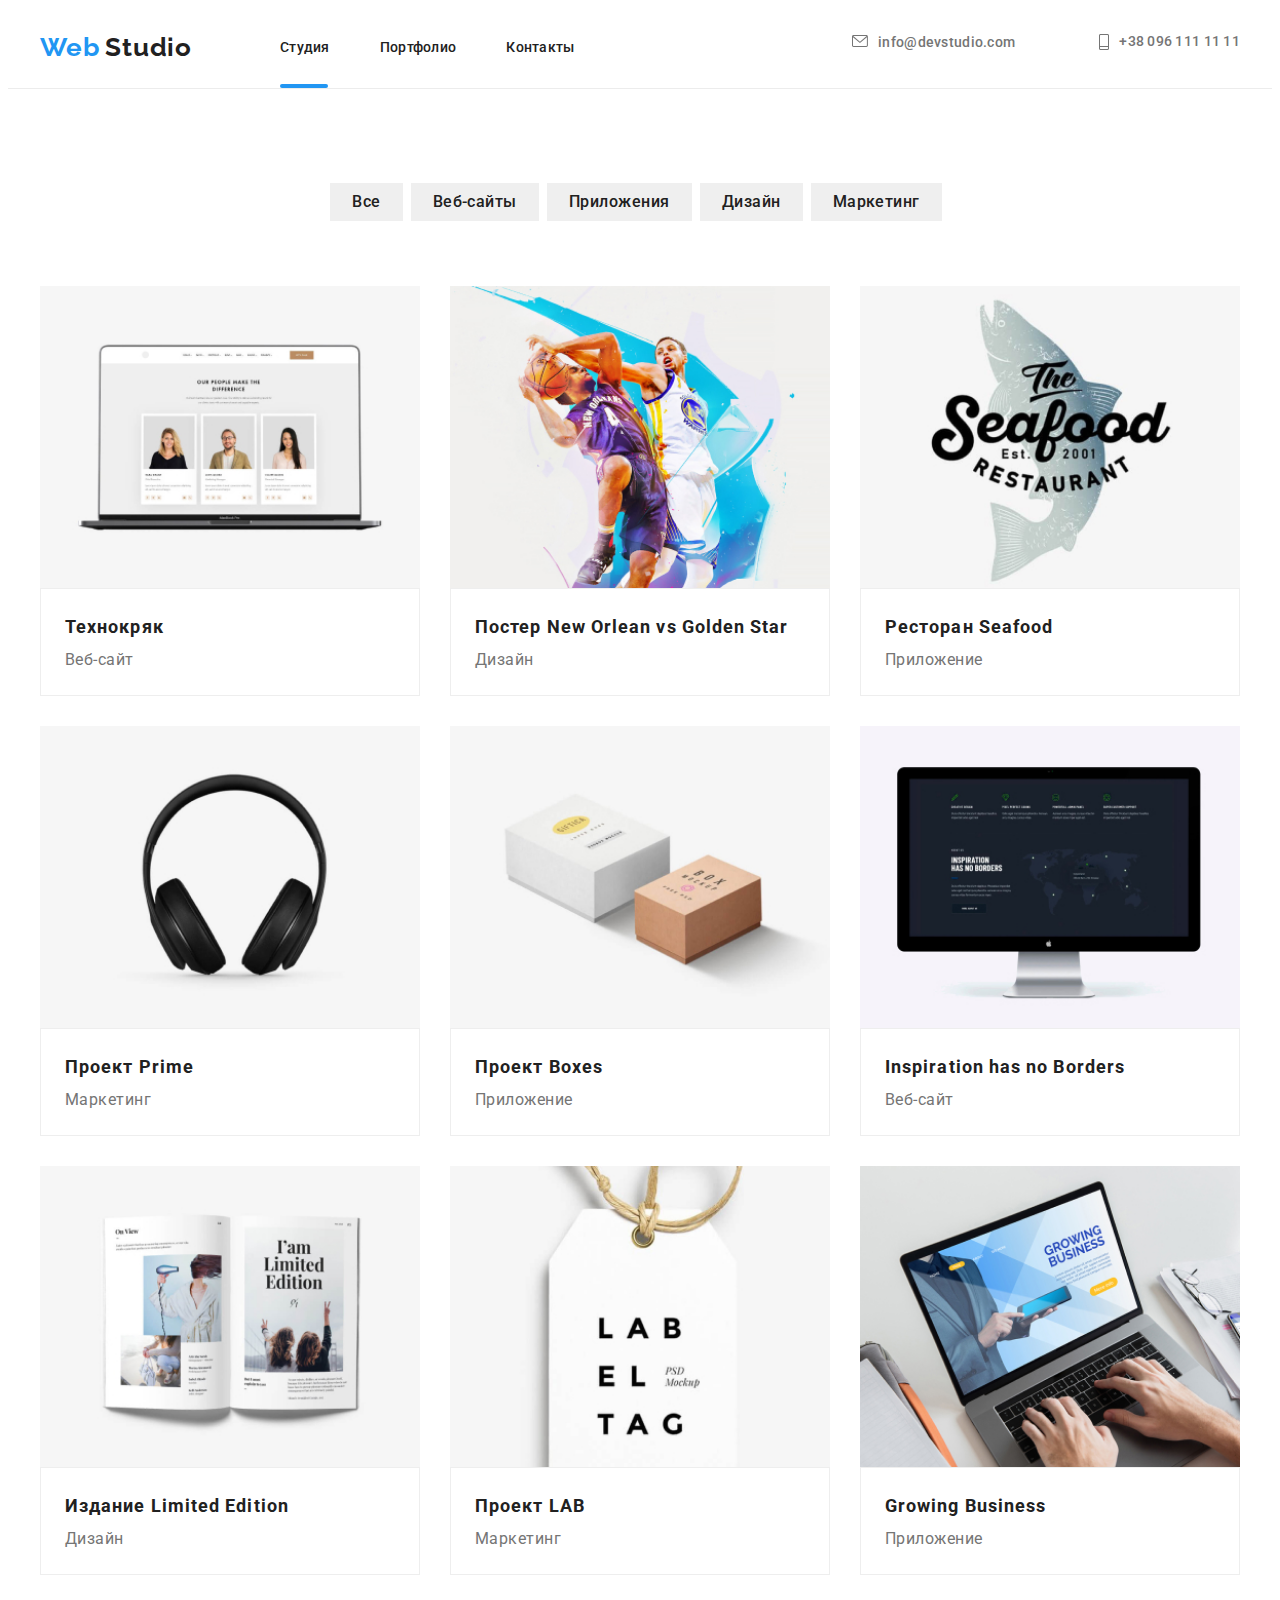
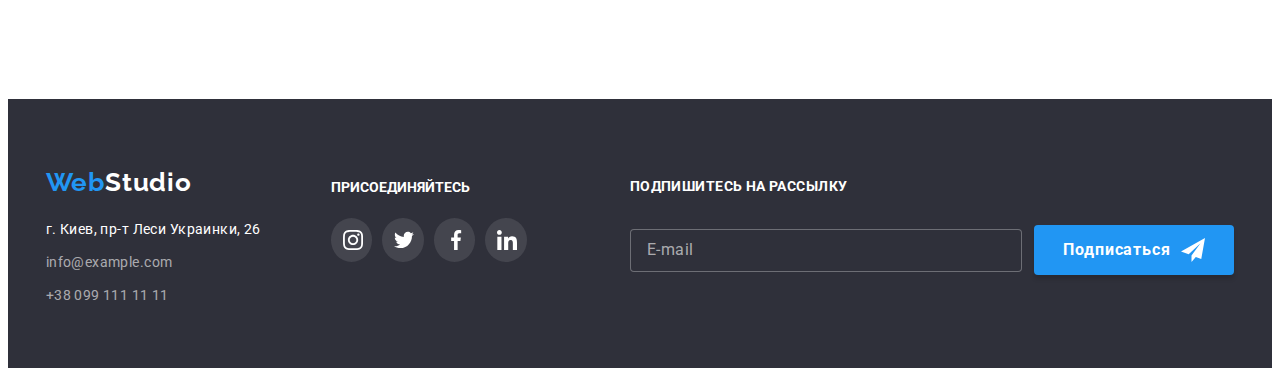
==== commit ad4eefae: "Исправляет ошибки для ресабмита" ====
--- a/portfolio.html
+++ b/portfolio.html
@@ -58,7 +58,7 @@
         </div>
     
         <div class="backdrop is-hidden">
-    
+        
             <div class="mob-menu">
                 <div class="mob-menu-content">
                     <div class="mob-menu-bottom">
@@ -75,24 +75,24 @@
                         </ul>
                         <a href="tel:+380991111111" class="mob-menu-tel link">+38 096 111 11 11</a>
                         <a href="mailto:info@example.com" class="mob-menu-email link">info@devstudio.com</a>
-    
+        
                         <ul class="social-nav-menu list">
-                            <li class="social-nav-menu__navigation "><a href=""
-                                    class="social-nav-menu__link link">Instagram</a></li>
-                            <li class="social-nav-menu__navigation "><a href=""
-                                    class="social-nav-menu__link link">Twitter</a></li>
-                            <li class="social-nav-menu__navigation "><a href=""
-                                    class="social-nav-menu__link link">Facebook</a></li>
-                            <li class="social-nav-menu__navigation "><a href=""
-                                    class="social-nav-menu__link link">LinkedIn</a></li>
+                            <li class="social-nav-menu__navigation "><a href="" class="social-nav-menu__link link">Instagram</a>
+                            </li>
+                            <li class="social-nav-menu__navigation "><a href="" class="social-nav-menu__link link">Twitter</a>
+                            </li>
+                            <li class="social-nav-menu__navigation "><a href="" class="social-nav-menu__link link">Facebook</a>
+                            </li>
+                            <li class="social-nav-menu__navigation "><a href="" class="social-nav-menu__link link">LinkedIn</a>
+                            </li>
                         </ul>
                     </div>
                 </div>
                 <button class="menu-close-btn"><span></span></button>
-    
+        
             </div>
         </div>
-    </header>
+        </header>
     <main>
         <section class="portfolio-page">
             <div class="container">
@@ -291,7 +291,7 @@
             </div>
         </div>
     </div>
-
+<script src="./js/menu.js"></script>
 </footer>
 </body>
 
--- a/css/main.min.css
+++ b/css/main.min.css
@@ -1,2 +1,2 @@
-:root{--primary-title-color: #ffffff;--secondary-title-color: #212121;--third-title-color: #2f303a;--primary-text-color: #757575;--secondary-text-color: #212121;--third-text-color: rgba(255, 255, 255, 0.6);--accent-color: #2196f3}.visually-hidden{position:relative;width:1px;height:1px;margin:-1px;padding:0;overflow:hidden;border:0;clip:rect(0 0 0 0)}.backdrop,.submit-btn,.close-svg,.check-text,.check-text span,.clients__link,.clients__logo,.icon-border,.portfolio{-webkit-box-align:center;-ms-flex-align:center;align-items:center;-webkit-box-pack:center;-ms-flex-pack:center;justify-content:center}p,h1,h2,h3,h4,h5,h6{margin:0}ul{margin:0;padding-left:0}img{display:block;width:100%;height:auto}.link{text-decoration:none}.list{list-style:none}.container{width:100%;margin:0 auto;padding-left:15px;padding-right:15px}@media screen and (min-width: 480px){.container{width:480px}}@media screen and (min-width: 768px){.container{width:768px}}@media screen and (min-width: 1200px){.container{width:1200px}}.btn{padding-top:10px;padding-bottom:10px;padding-right:32px;padding-left:32px;font-family:Roboto;font-style:normal;font-weight:bold;font-size:16px;line-height:1.87;text-align:center;letter-spacing:0.06em;border-radius:4px}.btn-list{font-family:Roboto;font-style:normal;font-weight:500;font-size:16px;line-height:1.62;text-align:center;letter-spacing:0.03em;color:var(--secondary-title-color);padding:6px 22px;border:none;-webkit-transition:background-color 250ms cubic-bezier(0.4, 0, 0.2, 1);transition:background-color 250ms cubic-bezier(0.4, 0, 0.2, 1)}.btn-list:hover{background-color:var(--accent-color);color:var(--primary-title-color);-webkit-box-shadow:0px 3px 1px rgba(0,0,0,0.1),0px 1px 2px rgba(0,0,0,0.08),0px 2px 2px rgba(0,0,0,0.12);box-shadow:0px 3px 1px rgba(0,0,0,0.1),0px 1px 2px rgba(0,0,0,0.08),0px 2px 2px rgba(0,0,0,0.12)}.btn-list:focus{background-color:var(--accent-color);color:var(--primary-title-color);-webkit-box-shadow:0px 3px 1px rgba(0,0,0,0.1),0px 1px 2px rgba(0,0,0,0.08),0px 2px 2px rgba(0,0,0,0.12);box-shadow:0px 3px 1px rgba(0,0,0,0.1),0px 1px 2px rgba(0,0,0,0.08),0px 2px 2px rgba(0,0,0,0.12)}.current-studio::after{content:"";position:absolute;width:48px;height:4px;border-radius:2px;background-color:var(--accent-color);display:block;margin-top:28px;margin-bottom:0}.current-portfolio::after{content:"";position:absolute;width:76px;height:4px;border-radius:2px;background-color:var(--accent-color);display:block;margin-top:28px;margin-bottom:0}.feature-list{margin-bottom:-30px}@media screen and (min-width: 768px){.feature-list{display:-webkit-box;display:-ms-flexbox;display:flex;-ms-flex-wrap:wrap;flex-wrap:wrap;margin-right:-30px}}.feature-item{margin-bottom:30px}@media screen and (min-width: 768px){.feature-item{-ms-flex-preferred-size:calc(100% / 2 - 30px);flex-basis:calc(100% / 2 - 30px);margin-right:30px}}@media screen and (min-width: 1200px){.feature-item{-ms-flex-preferred-size:calc(100% / 4 - 30px);flex-basis:calc(100% / 4 - 30px);margin-right:30px}}.icon-border{height:120px;background:#f5f4fa;border-radius:4px}@media screen and (min-width: 480px){.icon-border{width:450px}}@media screen and (min-width: 768px){.icon-border{width:354px}}@media screen and (min-width: 1200px){.icon-border{width:270px}}.advant{padding-bottom:94px}.advant-title{margin-bottom:50px}.advant-list{display:-webkit-box;display:-ms-flexbox;display:flex}.advant-item{margin-right:30px}.advant-item:nth(:last-child){margin-right:30px}.advant-item{position:relative}.advant-text{position:absolute;font-family:Roboto;bottom:0;background-color:rgba(47,48,58,0.8);padding:27px;font-weight:700;font-size:14px;line-height:1.14;text-align:center;text-transform:uppercase;color:var(--primary-title-color);width:100%}.advant-title{font-family:Roboto;font-style:normal;font-size:36px;font-weight:bold;line-height:1.16;letter-spacing:.03em;text-align:center}.section{padding-top:60px;padding-bottom:60px}@media screen and (min-width: 1200px){.section{padding-top:94px;padding-bottom:94px}}.section-title{font-family:Roboto;font-style:normal;font-weight:bold;font-size:14px;line-height:1.14;letter-spacing:0.03em;text-transform:uppercase;color:var(--secondary-title-color);margin-right:30px;margin-top:30px;text-align:center}.section-title-list{margin-top:10px;font-family:Roboto;font-style:normal;font-size:14px;font-weight:normal;line-height:1.71;letter-spacing:.03em;color:var(--primary-text-color)}.social{-webkit-box-align:center;-ms-flex-align:center;align-items:center;-webkit-box-pack:justify;-ms-flex-pack:justify;justify-content:space-between;display:-webkit-box;display:-ms-flexbox;display:flex;margin-top:16px;padding:0 32px;list-style:none}.social__logo{width:44px;height:44px;margin-right:10px}.social__logo:hover{border-radius:50%;background-color:var(--accent-color);fill:var(--primary-title-color)}.social__link{width:44px;height:44px;display:block;border-radius:50%;color:#afb1b8;-webkit-transition:background-color 250ms cubic-bezier(0.4, 0, 0.2, 1);transition:background-color 250ms cubic-bezier(0.4, 0, 0.2, 1)}.social__link:hover,.social__link:focus{color:#ffffff;background-color:var(--accent-color)}.social__svg{margin:12px 0px 0px 12px;fill:currentColor;-webkit-transition:fill 250ms cubic-bezier(0.4, 0, 0.2, 1);transition:fill 250ms cubic-bezier(0.4, 0, 0.2, 1)}.social__svg:hover{fill:var(--primary-title-color)}.backdrop{position:fixed;width:100vw;height:100vh;background-color:rgba(0,0,0,0.2);top:0;display:-webkit-box;display:-ms-flexbox;display:flex;-webkit-transition:opacity 300ms ease-in-out, visibility 300ms ease-in-out;transition:opacity 300ms ease-in-out, visibility 300ms ease-in-out}.backdrop.is-hidden{opacity:0;visibility:hidden;pointer-events:none}.submit-btn{background-color:var(--accent-color);color:var(--primary-title-color);border:none;-webkit-box-shadow:0px 4px 4px rgba(0,0,0,0.15);box-shadow:0px 4px 4px rgba(0,0,0,0.15);font-family:Roboto;font-style:normal;font-weight:700;font-size:16px;line-height:1.87;letter-spacing:0.06em;cursor:pointer;min-height:43px;margin-left:12px;display:-webkit-inline-box;display:-ms-inline-flexbox;display:inline-flex;padding:10px 29px}.submit-btn::after{content:"";display:inline-block;width:24px;height:24px;margin-left:10px;background-image:url(../images/send.svg)}.modal{background-color:#ffffff;border-radius:4px;position:relative;padding:40px 39px 40px 41px;width:450px;min-height:609px}@media screen and (min-width: 1200px){.modal{width:528px;min-height:581px}}.close-btn{position:absolute;right:8px;top:8px;width:30px;height:30px;background-color:transparent;border-radius:50%;border:1px solid rgba(0,0,0,0.1)}.close-svg{position:absolute;right:9px;top:9px;display:-webkit-box;display:-ms-flexbox;display:flex;color:var(--secondary-text-color);-webkit-transition:fill 250ms cubic-bezier(0.4, 0, 0.2, 1);transition:fill 250ms cubic-bezier(0.4, 0, 0.2, 1)}.close-svg:hover{fill:var(--accent-color)}.modal-title{font-family:Roboto;font-size:20px;line-height:1.5px;font-weight:700;letter-spacing:0.03em;color:#212121;margin-bottom:40px;text-align:center}@media screen and (min-width: 1200px){.modal-title{margin-bottom:30px}}.modal-field{margin-bottom:10px}.modal-input{width:100%;height:40px;border-radius:4px;border:1px solid rgba(33,33,33,0.2);background:transparent;margin-top:4px;padding-left:42px;padding-right:20px;outline:none;-webkit-transition:border-color 250ms cubic-bezier(0.4, 0, 0.2, 1);transition:border-color 250ms cubic-bezier(0.4, 0, 0.2, 1)}.modal-input:focus{border-color:var(--accent-color)}.modal-input:focus+.input-icon{fill:var(--accent-color)}.input-wrapper{display:block;position:relative}.input-label{font-family:Roboto;font-size:12px;line-height:1.16px;letter-spacing:0.01em;color:#757575;margin-bottom:4px}.modal-text-input{width:100%;height:120px;border-radius:4px;border:1px solid rgba(33,33,33,0.2);resize:none;padding:12px 16px;margin-top:4px}.input-icon{position:absolute;left:15px;top:50%;-webkit-transform:translateY(-50%);transform:translateY(-50%)}.modal-btn{display:block;margin:0 auto;width:200px;min-height:50px;-webkit-box-shadow:0px 4px 4px rgba(0,0,0,0.15);box-shadow:0px 4px 4px rgba(0,0,0,0.15);border-radius:4px;color:var(--primary-title-color);background-color:var(--accent-color);border:none;font-family:Roboto;font-size:16px;line-height:1.87px;letter-spacing:0.06em}.check-text{font-family:Roboto;font-size:14px;line-height:1.71px;letter-spacing:0.03em;color:var(--primary-text-color);display:-webkit-box;display:-ms-flexbox;display:flex;margin-bottom:30px}.check-text span{width:16px;height:15px;border:2px solid #212121;margin-right:9px;border-radius:2px;display:-webkit-box;display:-ms-flexbox;display:flex}.modal-checkbox:checked+.check-text span{background-color:var(--accent-color);border:none}.check-link{color:var(--accent-color)}.header{border-bottom:1px solid #ececec;padding-top:24px;padding-bottom:25px}.header-nav{display:-webkit-box;display:-ms-flexbox;display:flex;-webkit-box-align:center;-ms-flex-align:center;align-items:center}.header-container{display:-webkit-box;display:-ms-flexbox;display:flex;-webkit-box-align:center;-ms-flex-align:center;align-items:center}.header-nav__list{display:-webkit-box;display:-ms-flexbox;display:flex;display:none}@media screen and (min-width: 768px){.header-nav__list{display:-webkit-box;display:-ms-flexbox;display:flex}}@media screen and (min-width: 1200px){.header-nav__list{display:-webkit-box;display:-ms-flexbox;display:flex}}.header-nav__item:not(:last-child){margin-right:50px}.header-nav__contacts-link{display:none}@media screen and (min-width: 768px){.header-nav__contacts-link{display:-webkit-box;display:-ms-flexbox;display:flex;-webkit-box-orient:vertical;-webkit-box-direction:normal;-ms-flex-direction:column;flex-direction:column}}@media screen and (min-width: 768px){.header-nav__contacts-link{display:-webkit-inline-box;display:-ms-inline-flexbox;display:inline-flex;-webkit-box-align:center;-ms-flex-align:center;align-items:center;margin-right:50px;margin-left:auto}}@media screen and (min-width: 1200px){.header-nav__contacts-link{display:-webkit-inline-box;display:-ms-inline-flexbox;display:inline-flex;-webkit-box-align:center;-ms-flex-align:center;align-items:center;margin-right:50px;margin-left:auto}}.header-logo{margin-right:93px}@media screen and (min-width: 768px){.header-logo{margin-right:88px}}.header-logo__web{font-family:Raleway;font-style:normal;font-size:26px;font-weight:bold;line-height:1.19;letter-spacing:.03em;color:var(--accent-color);font-size:24px;line-height:1.16}@media screen and (min-width: 768px){.header-logo__web{font-size:24px}}@media screen and (min-width: 1200px){.header-logo__web{font-size:26px;line-height:1.19}}.header-logo__studio{font-family:Raleway;font-style:normal;font-size:26px;font-weight:bold;line-height:1.19;letter-spacing:.03em;color:var(--secondary-title-color);font-size:24px;line-height:1.16}@media screen and (min-width: 768px){.header-logo__studio{font-size:24px}}@media screen and (min-width: 1200px){.header-logo__studio{font-size:26px;line-height:1.19}}.header-nav__link{font-family:Roboto;font-style:normal;font-size:14px;font-weight:500;line-height:1.14;letter-spacing:.02em;color:var(--secondary-title-color);-webkit-transition:color 250ms cubic-bezier(0.4, 0, 0.2, 1);transition:color 250ms cubic-bezier(0.4, 0, 0.2, 1)}.header-nav__link:hover,.header-nav__link:focus{color:var(--accent-color)}.header-nav__contact-link{font-family:Roboto;margin-right:50px;font-style:normal;font-size:14px;font-weight:500;line-height:1.14;letter-spacing:.02em;color:var(--primary-text-color)}.header-nav__contact-link:hover,.header-nav__contact-link:focus{color:var(--accent-color)}@media screen and (min-width: 768px){.header-nav__contact-link{display:-webkit-inline-box;display:-ms-inline-flexbox;display:inline-flex;margin-left:84px;margin-bottom:10px}}.header-nav__logo-link{position:relative}@media screen and (min-width: 768px){.header-nav__logo-link{font-size:24px}}.header-nav__contact-icon{margin-right:10px;fill:currentColor}.header-btn{font-weight:700;color:var(--primary-title-color);background:var(--accent-color);padding:10px 32px;display:inline-block;-webkit-box-align:center;-ms-flex-align:center;align-items:center;text-align:center;margin:0 auto;border-radius:4px;border:none}.portfolio-page__header-btn-list{text-align:center}.menu-open-btn,.menu-close-btn{width:40px;height:40px;display:-webkit-box;display:-ms-flexbox;display:flex;-webkit-box-align:center;-ms-flex-align:center;align-items:center;-webkit-box-pack:center;-ms-flex-pack:center;justify-content:center;margin-left:auto;border:none;background-color:transparent;cursor:pointer}@media screen and (min-width: 480px){.menu-open-btn{display:-webkit-box;display:-ms-flexbox;display:flex}}@media screen and (min-width: 768px){.menu-open-btn{display:none}}@media screen and (min-width: 1200px){.menu-open-btn{display:none}}.menu-open-btn span{width:24px;height:3px;background-color:#212121;display:block;position:relative}.menu-open-btn span::after,.menu-open-btn span::before{content:"";display:block;width:100%;height:3px;background-color:#212121;position:absolute}.menu-open-btn span::before{bottom:7px}.menu-open-btn span::after{top:7px}.menu-close-btn span{width:24px;height:3px;background-color:#212121;display:block;position:relative;-webkit-transform:rotate(45deg);transform:rotate(45deg)}.menu-close-btn span::before{content:"";width:24px;height:3px;background-color:#212121;display:block;position:absolute;-webkit-transform:rotate(-90deg);transform:rotate(-90deg)}.mob-menu{width:480px;height:100vh;position:absolute;background-color:#ffffff;padding:21px 26px 0 40px;display:-webkit-box;display:-ms-flexbox;display:flex;-webkit-box-pack:justify;-ms-flex-pack:justify;justify-content:space-between}.mob-menu-list{margin-bottom:302px}.mob-menu-content{padding-top:27px;display:-webkit-box;display:-ms-flexbox;display:flex;-webkit-box-orient:vertical;-webkit-box-direction:normal;-ms-flex-direction:column;flex-direction:column;-webkit-box-pack:justify;-ms-flex-pack:justify;justify-content:space-between}.mob-menu-item:not(:last-child){margin-bottom:36px}.mob-menu-item .mob-menu-link{font-weight:500;font-size:40px;line-height:1.17px;letter-spacing:0.02em;color:#2196f3}.mob-menu-tel{font-weight:500;font-size:34px;line-height:1.17;letter-spacing:0.02em;color:#2196f3;display:block;margin-bottom:32px}.mob-menu-email{font-weight:500;font-size:24px;line-height:1.16;letter-spacing:0.02em;color:#757575}.social-nav-menu{display:-webkit-box;display:-ms-flexbox;display:flex;-webkit-box-align:center;-ms-flex-align:center;align-items:center;-webkit-box-pack:justify;-ms-flex-pack:justify;justify-content:space-between;-ms-flex-wrap:wrap;flex-wrap:wrap}.social-nav-menu__navigation{margin-top:64px;margin-right:20px;font-weight:500;font-size:18px;line-height:1.22;letter-spacing:0.02em}.social-nav-menu__link{color:#2196f3}.hero{background-image:-webkit-gradient(linear, left top, left bottom, from(rgba(47,48,58,0.4)), to(rgba(47,48,58,0.4))),url(../images/img-hero.jpg);background-image:linear-gradient(rgba(47,48,58,0.4), rgba(47,48,58,0.4)),url(../images/img-hero.jpg);background-repeat:no-repeat;background-position:center;background-size:cover;text-align:center;padding-top:118px;padding-bottom:118px}@media screen and (min-width: 1200px){.hero{padding-top:200px;padding-bottom:200px}}@media (min-device-pixel-ratio: 2), (-webkit-min-device-pixel-ratio: 2), (min-resolution: 192dpi), (min-resolution: 2dppx){.hero{background-image:-webkit-gradient(linear, left top, left bottom, from(rgba(47,48,58,0.4)), to(rgba(47,48,58,0.4))),url(../images/hero-mobile2x.jpg);background-image:linear-gradient(rgba(47,48,58,0.4), rgba(47,48,58,0.4)),url(../images/hero-mobile2x.jpg)}}@media screen and (min-width: 768px){.hero{background-image:-webkit-gradient(linear, left top, left bottom, from(rgba(47,48,58,0.4)), to(rgba(47,48,58,0.4))),url(../images/hero-tablet.jpg);background-image:linear-gradient(rgba(47,48,58,0.4), rgba(47,48,58,0.4)),url(../images/hero-tablet.jpg)}}@media screen and (min-width: 768px) and (min-device-pixel-ratio: 2), screen and (min-width: 768px) and (-webkit-min-device-pixel-ratio: 2), screen and (min-width: 768px) and (min-resolution: 192dpi), screen and (min-width: 768px) and (min-resolution: 2dppx){.hero{background-image:-webkit-gradient(linear, left top, left bottom, from(rgba(47,48,58,0.4)), to(rgba(47,48,58,0.4))),url(../images/hero-tablet2x.jpg);background-image:linear-gradient(rgba(47,48,58,0.4), rgba(47,48,58,0.4)),url(../images/hero-tablet2x.jpg)}}@media screen and (min-width: 1200px){.hero{background-image:-webkit-gradient(linear, left top, left bottom, from(rgba(47,48,58,0.4)), to(rgba(47,48,58,0.4))),url(../images/hero-desctop.jpg);background-image:linear-gradient(rgba(47,48,58,0.4), rgba(47,48,58,0.4)),url(../images/hero-desctop.jpg)}}@media screen and (min-width: 1200px) and (min-device-pixel-ratio: 2), screen and (min-width: 1200px) and (-webkit-min-device-pixel-ratio: 2), screen and (min-width: 1200px) and (min-resolution: 192dpi), screen and (min-width: 1200px) and (min-resolution: 2dppx){.hero{background-image:-webkit-gradient(linear, left top, left bottom, from(rgba(47,48,58,0.4)), to(rgba(47,48,58,0.4))),url(../images/hero-desctop2x.jpg);background-image:linear-gradient(rgba(47,48,58,0.4), rgba(47,48,58,0.4)),url(../images/hero-desctop2x.jpg)}}.hero-title{text-align:center;font-family:Roboto;font-style:normal;font-size:26px;font-size:44px;font-weight:900;line-height:1.36;letter-spacing:.06em;text-transform:uppercase;color:var(--primary-title-color)}@media screen and (min-width: 1200px){.hero-title{font-size:44px;max-width:696px}}@media screen and (min-width: 480px){.hero-title{margin-bottom:40px}}.hero-title{margin:0 auto}@media screen and (min-width: 480px){.hero-title{margin-bottom:40px}}.header{border-bottom:1px solid #ececec;padding-top:24px;padding-bottom:25px}.header-nav{display:-webkit-box;display:-ms-flexbox;display:flex;-webkit-box-align:center;-ms-flex-align:center;align-items:center}.header-container{display:-webkit-box;display:-ms-flexbox;display:flex;-webkit-box-align:center;-ms-flex-align:center;align-items:center}.header-nav__list{display:-webkit-box;display:-ms-flexbox;display:flex;display:none}@media screen and (min-width: 768px){.header-nav__list{display:-webkit-box;display:-ms-flexbox;display:flex}}@media screen and (min-width: 1200px){.header-nav__list{display:-webkit-box;display:-ms-flexbox;display:flex}}.header-nav__item:not(:last-child){margin-right:50px}.header-nav__contacts-link{display:none}@media screen and (min-width: 768px){.header-nav__contacts-link{display:-webkit-box;display:-ms-flexbox;display:flex;-webkit-box-orient:vertical;-webkit-box-direction:normal;-ms-flex-direction:column;flex-direction:column}}@media screen and (min-width: 768px){.header-nav__contacts-link{display:-webkit-inline-box;display:-ms-inline-flexbox;display:inline-flex;-webkit-box-align:center;-ms-flex-align:center;align-items:center;margin-right:50px;margin-left:auto}}@media screen and (min-width: 1200px){.header-nav__contacts-link{display:-webkit-inline-box;display:-ms-inline-flexbox;display:inline-flex;-webkit-box-align:center;-ms-flex-align:center;align-items:center;margin-right:50px;margin-left:auto}}.header-logo{margin-right:93px}@media screen and (min-width: 768px){.header-logo{margin-right:88px}}.header-logo__web{font-family:Raleway;font-style:normal;font-size:26px;font-weight:bold;line-height:1.19;letter-spacing:.03em;color:var(--accent-color);font-size:24px;line-height:1.16}@media screen and (min-width: 768px){.header-logo__web{font-size:24px}}@media screen and (min-width: 1200px){.header-logo__web{font-size:26px;line-height:1.19}}.header-logo__studio{font-family:Raleway;font-style:normal;font-size:26px;font-weight:bold;line-height:1.19;letter-spacing:.03em;color:var(--secondary-title-color);font-size:24px;line-height:1.16}@media screen and (min-width: 768px){.header-logo__studio{font-size:24px}}@media screen and (min-width: 1200px){.header-logo__studio{font-size:26px;line-height:1.19}}.header-nav__link{font-family:Roboto;font-style:normal;font-size:14px;font-weight:500;line-height:1.14;letter-spacing:.02em;color:var(--secondary-title-color);-webkit-transition:color 250ms cubic-bezier(0.4, 0, 0.2, 1);transition:color 250ms cubic-bezier(0.4, 0, 0.2, 1)}.header-nav__link:hover,.header-nav__link:focus{color:var(--accent-color)}.header-nav__contact-link{font-family:Roboto;margin-right:50px;font-style:normal;font-size:14px;font-weight:500;line-height:1.14;letter-spacing:.02em;color:var(--primary-text-color)}.header-nav__contact-link:hover,.header-nav__contact-link:focus{color:var(--accent-color)}@media screen and (min-width: 768px){.header-nav__contact-link{display:-webkit-inline-box;display:-ms-inline-flexbox;display:inline-flex;margin-left:84px;margin-bottom:10px}}.header-nav__logo-link{position:relative}@media screen and (min-width: 768px){.header-nav__logo-link{font-size:24px}}.header-nav__contact-icon{margin-right:10px;fill:currentColor}.header-btn{font-weight:700;color:var(--primary-title-color);background:var(--accent-color);padding:10px 32px;display:inline-block;-webkit-box-align:center;-ms-flex-align:center;align-items:center;text-align:center;margin:0 auto;border-radius:4px;border:none}.portfolio-page__header-btn-list{text-align:center}.menu-open-btn,.menu-close-btn{width:40px;height:40px;display:-webkit-box;display:-ms-flexbox;display:flex;-webkit-box-align:center;-ms-flex-align:center;align-items:center;-webkit-box-pack:center;-ms-flex-pack:center;justify-content:center;margin-left:auto;border:none;background-color:transparent;cursor:pointer}@media screen and (min-width: 480px){.menu-open-btn{display:-webkit-box;display:-ms-flexbox;display:flex}}@media screen and (min-width: 768px){.menu-open-btn{display:none}}@media screen and (min-width: 1200px){.menu-open-btn{display:none}}.menu-open-btn span{width:24px;height:3px;background-color:#212121;display:block;position:relative}.menu-open-btn span::after,.menu-open-btn span::before{content:"";display:block;width:100%;height:3px;background-color:#212121;position:absolute}.menu-open-btn span::before{bottom:7px}.menu-open-btn span::after{top:7px}.menu-close-btn span{width:24px;height:3px;background-color:#212121;display:block;position:relative;-webkit-transform:rotate(45deg);transform:rotate(45deg)}.menu-close-btn span::before{content:"";width:24px;height:3px;background-color:#212121;display:block;position:absolute;-webkit-transform:rotate(-90deg);transform:rotate(-90deg)}.mob-menu{width:480px;height:100vh;position:absolute;background-color:#ffffff;padding:21px 26px 0 40px;display:-webkit-box;display:-ms-flexbox;display:flex;-webkit-box-pack:justify;-ms-flex-pack:justify;justify-content:space-between}.mob-menu-list{margin-bottom:302px}.mob-menu-content{padding-top:27px;display:-webkit-box;display:-ms-flexbox;display:flex;-webkit-box-orient:vertical;-webkit-box-direction:normal;-ms-flex-direction:column;flex-direction:column;-webkit-box-pack:justify;-ms-flex-pack:justify;justify-content:space-between}.mob-menu-item:not(:last-child){margin-bottom:36px}.mob-menu-item .mob-menu-link{font-weight:500;font-size:40px;line-height:1.17px;letter-spacing:0.02em;color:#2196f3}.mob-menu-tel{font-weight:500;font-size:34px;line-height:1.17;letter-spacing:0.02em;color:#2196f3;display:block;margin-bottom:32px}.mob-menu-email{font-weight:500;font-size:24px;line-height:1.16;letter-spacing:0.02em;color:#757575}.social-nav-menu{display:-webkit-box;display:-ms-flexbox;display:flex;-webkit-box-align:center;-ms-flex-align:center;align-items:center;-webkit-box-pack:justify;-ms-flex-pack:justify;justify-content:space-between;-ms-flex-wrap:wrap;flex-wrap:wrap}.social-nav-menu__navigation{margin-top:64px;margin-right:20px;font-weight:500;font-size:18px;line-height:1.22;letter-spacing:0.02em}.social-nav-menu__link{color:#2196f3}.empl{background-color:#f5f4fa;padding-top:60px;padding-bottom:60px}@media screen and (min-width: 1200px){.empl{padding-top:94px;padding-bottom:94px}}.employee__list{font-family:Roboto;font-style:normal;font-size:16px;font-weight:500;line-height:1.18;letter-spacing:.03em;color:var(--secondary-title-color)}.employee__item{font-family:Roboto;font-style:normal;font-size:16px;font-weight:normal;line-height:1.18;letter-spacing:.03em;color:var(--primary-text-color)}.employee{margin-bottom:-30px}@media screen and (min-width: 768px){.employee{display:-webkit-box;display:-ms-flexbox;display:flex;-ms-flex-wrap:wrap;flex-wrap:wrap}}.employee__element{width:100%;margin-bottom:30px;-webkit-box-shadow:0px 2px 1px rgba(0,0,0,0.2),0px 1px 1px rgba(0,0,0,0.14),0px 1px 3px #0000001f;box-shadow:0px 2px 1px rgba(0,0,0,0.2),0px 1px 1px rgba(0,0,0,0.14),0px 1px 3px #0000001f;background-color:#fff;border-radius:0px 0px 4px 4px}@media screen and (min-width: 768px){.employee__element{-ms-flex-preferred-size:calc(100% / 2 - 30px);flex-basis:calc(100% / 2 - 30px);margin-right:30px}}.employee__element:last-child{margin-right:0}@media screen and (min-width: 1200px){.employee__element{-ms-flex-preferred-size:calc(100% / 4 - 30px);flex-basis:calc(100% / 4 - 30px)}}.employee__team{padding-top:30px;padding-bottom:30px}.employee__list{text-align:center}.employee__item{text-align:center;margin-top:10px}.clients{padding-top:60px;padding-bottom:60px}@media screen and (min-width: 1200px){.clients{padding-top:94px;padding-bottom:94px}}.clients__title{font-family:Roboto;font-style:normal;color:#212121;font-size:36px;font-weight:bold;line-height:1.16;letter-spacing:.03em;text-align:center;margin-bottom:50px}@media screen and (min-width: 480px){.clients__content{display:-webkit-box;display:-ms-flexbox;display:flex;-ms-flex-wrap:wrap;flex-wrap:wrap;margin-bottom:-30px;margin-right:-30px}}.clients__link{display:-webkit-box;display:-ms-flexbox;display:flex;-webkit-box-sizing:border-box;box-sizing:border-box;border-radius:4px;color:#afb1b8;width:170px;height:92px;-webkit-transition:border 250ms cubic-bezier(0.4, 0, 0.2, 1);transition:border 250ms cubic-bezier(0.4, 0, 0.2, 1)}.clients__link:hover,.clients__link:focus{color:var(--accent-color);border-color:var(--accent-color)}.clients__logo{display:-webkit-box;display:-ms-flexbox;display:flex;border:1px solid #afb1b8;-webkit-box-sizing:border-box;box-sizing:border-box;border-radius:4px;margin-left:0px;width:170px;height:92px;-webkit-transition:border 250ms cubic-bezier(0.4, 0, 0.2, 1);transition:border 250ms cubic-bezier(0.4, 0, 0.2, 1);width:100%;margin-bottom:30px;margin-right:30px}.clients__logo:first-child{margin-left:0px}.clients__logo:hover,.clients__logo:focus{color:var(--accent-color);border-color:var(--accent-color)}@media screen and (min-width: 480px){.clients__logo{-ms-flex-preferred-size:calc(100% / 2 - 30px);flex-basis:calc(100% / 2 - 30px)}}@media screen and (min-width: 768px){.clients__logo{-ms-flex-preferred-size:calc(100% / 3 - 30px);flex-basis:calc(100% / 3 - 30px)}}@media screen and (min-width: 1200px){.clients__logo{-ms-flex-preferred-size:calc(100% / 6 - 30px);flex-basis:calc(100% / 6 - 30px)}}.icon-border{display:-webkit-box;display:-ms-flexbox;display:flex}.clients__icon-logo{fill:currentColor;width:106px;height:60px;-webkit-transition:fill 250ms cubic-bezier(0.4, 0, 0.2, 1);transition:fill 250ms cubic-bezier(0.4, 0, 0.2, 1)}.footer{padding-top:60px;padding-bottom:60px}.footer-logo{display:-webkit-box;display:-ms-flexbox;display:flex;-webkit-box-orient:vertical;-webkit-box-direction:normal;-ms-flex-direction:column;flex-direction:column;-webkit-box-align:center;-ms-flex-align:center;align-items:center;-webkit-box-pack:center;-ms-flex-pack:center;justify-content:center;margin:0;padding:0;list-style:none}@media screen and (min-width: 1200px){.footer-logo{display:-webkit-box;display:-ms-flexbox;display:flex}}@media screen and (min-width: 768px){.tablet-footer{display:-webkit-box;display:-ms-flexbox;display:flex}}.mob-footer-logo{text-align:center}.footer-web{font-family:Raleway;font-style:normal;font-size:26px;font-weight:bold;line-height:1.19;letter-spacing:.03em;color:var(--accent-color)}.footer-studio{font-family:Raleway;font-style:normal;font-size:26px;font-weight:bold;line-height:1.19;letter-spacing:.03em;color:var(--primary-title-color)}.footer{background-color:var(--third-title-color)}.footer{padding-top:60px;padding-bottom:60px}.footer-list{margin-top:9px}.address{font-family:Roboto;font-style:normal;font-size:14px;font-weight:normal;line-height:1.71;letter-spacing:.03em;color:var(--primary-title-color)}.footer-adress{margin-top:20px;text-align:center}.footer-contacts{font-family:Roboto;font-style:normal;font-size:14px;font-weight:normal;line-height:1.71;letter-spacing:.03em;color:var(--third-text-color)}.footer-item{border-radius:50%;background-color:rgba(255,255,255,0.1)}.footer-item:hover,.footer-item:focus{fill:white;background-color:var(--accent-color);border-radius:50%}.footer-icon{fill:white}.footer-social{width:206px}@media screen and (min-width: 768px){.footer-social{margin-left:165px;margin-bottom:102px}}.footer-social-list{display:-webkit-box;display:-ms-flexbox;display:flex;padding:0;margin-top:0;list-style:none;-webkit-box-pack:justify;-ms-flex-pack:justify;justify-content:space-between;-webkit-box-align:center;-ms-flex-align:center;align-items:center}.footer-title{color:#ffffff;font-family:Roboto;padding:60px 0px 10px 0px;margin-bottom:20px;font-weight:700;font-size:14px;line-height:1.14px;text-transform:uppercase;text-align:center}.footer-item{width:44px;height:44px;-webkit-transition:background-color 250ms cubic-bezier(0.4, 0, 0.2, 1);transition:background-color 250ms cubic-bezier(0.4, 0, 0.2, 1)}.footer-svg{margin:12px 0px 0px 12px;fill:currentColor}.footer-submit-text{font-family:Roboto;font-style:normal;font-size:14px;font-weight:700;line-height:1.14;letter-spacing:.03em;text-transform:uppercase;color:var(--primary-title-color);margin-bottom:20px;padding:60px 0px 10px 0px;color:var(--primary-title-color);text-align:center}.footer-input{width:450px;margin-bottom:20px;border-radius:4px;border:1px solid rgba(255,255,255,0.3);padding:13px 16px;background-color:#2f303a;color:var(--primary-title-color)}.footer-input::-webkit-input-placeholder{font-family:Roboto;font-size:16px;line-height:1.25;color:rgba(255,255,255,0.6);letter-spacing:0.03em}.footer-input:-ms-input-placeholder{font-family:Roboto;font-size:16px;line-height:1.25;color:rgba(255,255,255,0.6);letter-spacing:0.03em}.footer-input::-ms-input-placeholder{font-family:Roboto;font-size:16px;line-height:1.25;color:rgba(255,255,255,0.6);letter-spacing:0.03em}.footer-input::placeholder{font-family:Roboto;font-size:16px;line-height:1.25;color:rgba(255,255,255,0.6);letter-spacing:0.03em}.footer-form{display:-webkit-box;display:-ms-flexbox;display:flex;-webkit-box-orient:vertical;-webkit-box-direction:normal;-ms-flex-direction:column;flex-direction:column;-webkit-box-align:center;-ms-flex-align:center;align-items:center;-webkit-box-pack:center;-ms-flex-pack:center;justify-content:center}.portfolio-page{padding-top:60px;padding-bottom:60px}@media screen and (min-width: 1200px){.portfolio-page{padding-top:94px;padding-bottom:94px}}.portfolio{display:-webkit-box;display:-ms-flexbox;display:flex;-ms-flex-wrap:wrap;flex-wrap:wrap;-webkit-box-pack:start;-ms-flex-pack:start;justify-content:flex-start;margin-bottom:40px}@media screen and (min-width: 768px){.portfolio{display:-webkit-box;display:-ms-flexbox;display:flex;-webkit-box-pack:center;-ms-flex-pack:center;justify-content:center}}@media screen and (min-width: 1200px){.portfolio{display:-webkit-box;display:-ms-flexbox;display:flex;margin-bottom:50px}}.portfolio-page__item{margin-bottom:15px;margin-right:8px;background-color:var(--accent-color);border-radius:4px}.portfolio-page__project-title{font-family:Roboto;font-style:normal;font-size:18px;font-weight:bold;line-height:2;letter-spacing:.06em;color:var(--secondary-title-color)}.portfolio-page__project-item{font-family:Roboto;font-style:normal;font-size:16px;font-weight:normal;line-height:1.87;letter-spacing:.03em;color:var(--primary-text-color)}.portfolio-page__project-list{display:-webkit-box;display:-ms-flexbox;display:flex;-ms-flex-wrap:wrap;flex-wrap:wrap}.portfolio-page__project-list-item{width:450px;-ms-flex-preferred-size:auto;flex-basis:auto;margin-bottom:30px;-webkit-transition:-webkit-box-shadow 250ms cubic-bezier(0.4, 0, 0.2, 1);transition:-webkit-box-shadow 250ms cubic-bezier(0.4, 0, 0.2, 1);transition:box-shadow 250ms cubic-bezier(0.4, 0, 0.2, 1);transition:box-shadow 250ms cubic-bezier(0.4, 0, 0.2, 1), -webkit-box-shadow 250ms cubic-bezier(0.4, 0, 0.2, 1)}.portfolio-page__project-list-item:hover .project-top-text{-webkit-transform:translateY(0);transform:translateY(0)}.portfolio-page__project-list-item:nth-child(3n){margin-right:0}.portfolio-page__project-list-item:nth-last-child(-n+3){margin-bottom:0}.portfolio-page__project-list-item:hover{-webkit-box-shadow:0px 1px 1px rgba(0,0,0,0.12),0px 4px 4px rgba(0,0,0,0.06),1px 4px 6px rgba(0,0,0,0.16);box-shadow:0px 1px 1px rgba(0,0,0,0.12),0px 4px 4px rgba(0,0,0,0.06),1px 4px 6px rgba(0,0,0,0.16)}@media screen and (min-width: 768px){.portfolio-page__project-list-item{width:354px;-ms-flex-preferred-size:calc(100% / 2 - 30px);flex-basis:calc(100% / 2 - 30px);margin-right:30px}}@media screen and (min-width: 1200px){.portfolio-page__project-list-item{width:370px;-ms-flex-preferred-size:calc(100% / 3 - 30px);flex-basis:calc(100% / 3 - 30px);margin-right:30px}}.portfolio-page__projects-content{padding:20px 24px;border:1px solid #eeeeee}.portfolio-page__project-div{position:relative;overflow:hidden}.portfolio-page__project-top-text{display:-webkit-box;display:-ms-flexbox;display:flex;width:322px;height:100%;font-size:18px;font-family:Roboto;line-height:1.5;padding:63px 24px;color:var(--primary-title-color);background-color:rgba(33,150,243,0.9);position:absolute;top:0;height:100%;width:100%;-webkit-transform:translateY(100%);transform:translateY(100%);-webkit-transition:-webkit-transform 300ms linear;transition:-webkit-transform 300ms linear;transition:transform 300ms linear;transition:transform 300ms linear, -webkit-transform 300ms linear}
+:root{--primary-title-color: #ffffff;--secondary-title-color: #212121;--third-title-color: #2f303a;--primary-text-color: #757575;--secondary-text-color: #212121;--third-text-color: rgba(255, 255, 255, 0.6);--accent-color: #2196f3}.visually-hidden{position:relative;width:1px;height:1px;margin:-1px;padding:0;overflow:hidden;border:0;clip:rect(0 0 0 0)}.backdrop,.submit-btn,.close-svg,.check-text,.check-text span,.clients__link,.clients__logo,.icon-border,.portfolio{-webkit-box-align:center;-ms-flex-align:center;align-items:center;-webkit-box-pack:center;-ms-flex-pack:center;justify-content:center}p,h1,h2,h3,h4,h5,h6{margin:0}ul{margin:0;padding-left:0}img{display:block;width:100%;height:auto}.link{text-decoration:none}.list{list-style:none}.container{width:100%;margin:0 auto;padding-left:15px;padding-right:15px}@media screen and (min-width: 480px){.container{width:480px}}@media screen and (min-width: 768px){.container{width:768px}}@media screen and (min-width: 1200px){.container{width:1200px}}.btn{padding-top:10px;padding-bottom:10px;padding-right:32px;padding-left:32px;font-family:Roboto;font-style:normal;font-weight:bold;font-size:16px;line-height:1.87;text-align:center;letter-spacing:0.06em;border-radius:4px}.btn-list{font-family:Roboto;font-style:normal;font-weight:500;font-size:16px;line-height:1.62;text-align:center;letter-spacing:0.03em;color:var(--secondary-title-color);padding:6px 22px;border:none;-webkit-transition:background-color 250ms cubic-bezier(0.4, 0, 0.2, 1);transition:background-color 250ms cubic-bezier(0.4, 0, 0.2, 1)}.btn-list:hover{background-color:var(--accent-color);color:var(--primary-title-color);-webkit-box-shadow:0px 3px 1px rgba(0,0,0,0.1),0px 1px 2px rgba(0,0,0,0.08),0px 2px 2px rgba(0,0,0,0.12);box-shadow:0px 3px 1px rgba(0,0,0,0.1),0px 1px 2px rgba(0,0,0,0.08),0px 2px 2px rgba(0,0,0,0.12)}.btn-list:focus{background-color:var(--accent-color);color:var(--primary-title-color);-webkit-box-shadow:0px 3px 1px rgba(0,0,0,0.1),0px 1px 2px rgba(0,0,0,0.08),0px 2px 2px rgba(0,0,0,0.12);box-shadow:0px 3px 1px rgba(0,0,0,0.1),0px 1px 2px rgba(0,0,0,0.08),0px 2px 2px rgba(0,0,0,0.12)}.current-studio::after{content:"";position:absolute;width:48px;height:4px;border-radius:2px;background-color:var(--accent-color);display:block;margin-top:28px;margin-bottom:0}.current-portfolio::after{content:"";position:absolute;width:76px;height:4px;border-radius:2px;background-color:var(--accent-color);display:block;margin-top:28px;margin-bottom:0}.feature-list{margin-bottom:-30px}@media screen and (min-width: 768px){.feature-list{display:-webkit-box;display:-ms-flexbox;display:flex;-ms-flex-wrap:wrap;flex-wrap:wrap;margin-right:-30px}}.feature-item{margin-bottom:30px}@media screen and (min-width: 768px){.feature-item{-ms-flex-preferred-size:calc(100% / 2 - 30px);flex-basis:calc(100% / 2 - 30px);margin-right:30px}}@media screen and (min-width: 1200px){.feature-item{-ms-flex-preferred-size:calc(100% / 4 - 30px);flex-basis:calc(100% / 4 - 30px);margin-right:30px}}.icon-border{height:120px;background:#f5f4fa;border-radius:4px}@media screen and (min-width: 480px){.icon-border{width:450px}}@media screen and (min-width: 768px){.icon-border{width:354px}}@media screen and (min-width: 1200px){.icon-border{width:270px}}.advant{padding-bottom:94px}.advant-list{display:-webkit-box;display:-ms-flexbox;display:flex}.advant-item{margin-right:30px}.advant-item:nth(:last-child){margin-right:30px}.advant-item{position:relative}.advant-text{position:absolute;font-family:Roboto;bottom:0;background-color:rgba(47,48,58,0.8);padding:27px;font-weight:700;font-size:14px;line-height:1.14;text-align:center;text-transform:uppercase;color:var(--primary-title-color);width:100%}.advant-title{font-family:Roboto;font-style:normal;font-size:36px;font-weight:bold;line-height:1.16;letter-spacing:.03em;margin-bottom:50px;text-align:center}@media screen and (min-width: 480px){.advant-title{font-size:28px;margin-bottom:30px}}@media screen and (min-width: 768px){.advant-title{font-size:28px;margin-bottom:30px}}.section{padding-top:60px;padding-bottom:60px}@media screen and (min-width: 1200px){.section{padding-top:94px;padding-bottom:94px}}.section-title{font-family:Roboto;font-style:normal;font-weight:bold;font-size:14px;line-height:1.14;letter-spacing:0.03em;text-transform:uppercase;color:var(--secondary-title-color);margin-right:30px;margin-top:30px;text-align:center}@media screen and (min-width: 768px){.section-title{text-align:start}}@media screen and (min-width: 1200px){.section-title{text-align:start}}.section-title-list{margin-top:10px;font-family:Roboto;font-style:normal;font-size:14px;font-weight:normal;line-height:1.71;letter-spacing:.03em;color:var(--primary-text-color)}.social{-webkit-box-align:center;-ms-flex-align:center;align-items:center;-webkit-box-pack:justify;-ms-flex-pack:justify;justify-content:space-between;display:-webkit-box;display:-ms-flexbox;display:flex;margin-top:16px;padding:0 32px;list-style:none}.social__logo{width:44px;height:44px;margin-right:10px}.social__logo:hover{border-radius:50%;background-color:var(--accent-color);fill:var(--primary-title-color)}.social__link{width:44px;height:44px;display:block;border-radius:50%;color:#afb1b8;-webkit-transition:background-color 250ms cubic-bezier(0.4, 0, 0.2, 1);transition:background-color 250ms cubic-bezier(0.4, 0, 0.2, 1)}.social__link:hover,.social__link:focus{color:#ffffff;background-color:var(--accent-color)}.social__svg{margin:12px 0px 0px 12px;fill:currentColor;-webkit-transition:fill 250ms cubic-bezier(0.4, 0, 0.2, 1);transition:fill 250ms cubic-bezier(0.4, 0, 0.2, 1)}.social__svg:hover{fill:var(--primary-title-color)}.backdrop{position:fixed;width:100vw;height:100vh;background-color:rgba(0,0,0,0.2);top:0;display:-webkit-box;display:-ms-flexbox;display:flex;-webkit-transition:opacity 300ms ease-in-out, visibility 300ms ease-in-out;transition:opacity 300ms ease-in-out, visibility 300ms ease-in-out}.backdrop.is-hidden{opacity:0;visibility:hidden;pointer-events:none}.submit-btn{background-color:var(--accent-color);color:var(--primary-title-color);border:none;-webkit-box-shadow:0px 4px 4px rgba(0,0,0,0.15);box-shadow:0px 4px 4px rgba(0,0,0,0.15);font-family:Roboto;font-style:normal;font-weight:700;font-size:16px;line-height:1.87;letter-spacing:0.06em;cursor:pointer;min-height:43px;margin-left:12px;display:-webkit-inline-box;display:-ms-inline-flexbox;display:inline-flex;padding:10px 29px}.submit-btn::after{content:"";display:inline-block;width:24px;height:24px;margin-left:10px;background-image:url(../images/send.svg)}.modal{background-color:#ffffff;border-radius:4px;position:relative;padding:40px 39px 40px 41px;width:450px;min-height:609px}@media screen and (min-width: 1200px){.modal{width:528px;min-height:581px}}.close-btn{position:absolute;right:8px;top:8px;width:30px;height:30px;background-color:transparent;border-radius:50%;border:1px solid rgba(0,0,0,0.1)}.close-svg{position:absolute;right:9px;top:9px;display:-webkit-box;display:-ms-flexbox;display:flex;color:var(--secondary-text-color);-webkit-transition:fill 250ms cubic-bezier(0.4, 0, 0.2, 1);transition:fill 250ms cubic-bezier(0.4, 0, 0.2, 1)}.close-svg:hover{fill:var(--accent-color)}.modal-title{font-family:Roboto;font-size:20px;line-height:1.5;font-weight:700;letter-spacing:0.03em;color:#212121;margin-bottom:30px;text-align:center}@media screen and (min-width: 768px){.modal-title{margin-bottom:30px}}@media screen and (min-width: 1200px){.modal-title{margin-bottom:40px}}.modal-field{margin-bottom:10px}.modal-input{width:100%;height:40px;border-radius:4px;border:1px solid rgba(33,33,33,0.2);background:transparent;margin-top:4px;padding-left:42px;padding-right:20px;outline:none;-webkit-transition:border-color 250ms cubic-bezier(0.4, 0, 0.2, 1);transition:border-color 250ms cubic-bezier(0.4, 0, 0.2, 1)}.modal-input:focus{border-color:var(--accent-color)}.modal-input:focus+.input-icon{fill:var(--accent-color)}.input-wrapper{display:block;position:relative}.input-label{font-family:Roboto;font-size:12px;line-height:1.16px;letter-spacing:0.01em;color:#757575;margin-bottom:4px}.modal-text-input{width:100%;height:120px;border-radius:4px;border:1px solid rgba(33,33,33,0.2);resize:none;padding:12px 16px;margin-top:4px}.input-icon{position:absolute;left:15px;top:50%;-webkit-transform:translateY(-50%);transform:translateY(-50%)}.modal-btn{display:block;margin:0 auto;width:200px;min-height:50px;-webkit-box-shadow:0px 4px 4px rgba(0,0,0,0.15);box-shadow:0px 4px 4px rgba(0,0,0,0.15);border-radius:4px;color:var(--primary-title-color);background-color:var(--accent-color);border:none;font-family:Roboto;font-size:16px;line-height:1.87px;letter-spacing:0.06em}.check-text{font-family:Roboto;font-size:12px;line-height:1.71;letter-spacing:0.03em;color:var(--primary-text-color);display:-webkit-box;display:-ms-flexbox;display:flex;margin-bottom:30px}.check-text span{width:16px;height:15px;border:2px solid #212121;margin-right:9px;border-radius:2px;display:-webkit-box;display:-ms-flexbox;display:flex}.modal-checkbox:checked+.check-text span{background-color:var(--accent-color);border:none}.check-link{color:var(--accent-color)}.header{border-bottom:1px solid #ececec;padding-top:24px;padding-bottom:25px}.header-nav{display:-webkit-box;display:-ms-flexbox;display:flex;-webkit-box-align:center;-ms-flex-align:center;align-items:center}.header-container{display:-webkit-box;display:-ms-flexbox;display:flex;-webkit-box-align:center;-ms-flex-align:center;align-items:center}.header-nav__list{display:-webkit-box;display:-ms-flexbox;display:flex;display:none}@media screen and (min-width: 768px){.header-nav__list{display:-webkit-box;display:-ms-flexbox;display:flex}}@media screen and (min-width: 1200px){.header-nav__list{display:-webkit-box;display:-ms-flexbox;display:flex}}.header-nav__item:not(:last-child){margin-right:50px}.header-nav__contacts-link{display:none}@media screen and (min-width: 768px){.header-nav__contacts-link{display:-webkit-box;display:-ms-flexbox;display:flex;-webkit-box-orient:vertical;-webkit-box-direction:normal;-ms-flex-direction:column;flex-direction:column}}@media screen and (min-width: 768px){.header-nav__contacts-link{display:-webkit-inline-box;display:-ms-inline-flexbox;display:inline-flex}}@media screen and (min-width: 1200px){.header-nav__contacts-link{display:-webkit-box;display:-ms-flexbox;display:flex;-webkit-box-orient:horizontal;-webkit-box-direction:normal;-ms-flex-direction:row;flex-direction:row;-webkit-box-align:center;-ms-flex-align:center;align-items:center;margin-left:auto}}.header-logo{margin-right:93px}@media screen and (min-width: 768px){.header-logo{margin-right:88px}}.header-logo__web{font-family:Raleway;font-style:normal;font-size:26px;font-weight:bold;line-height:1.19;letter-spacing:.03em;color:var(--accent-color);font-size:24px;line-height:1.16}@media screen and (min-width: 768px){.header-logo__web{font-size:24px}}@media screen and (min-width: 1200px){.header-logo__web{font-size:26px;line-height:1.19}}.header-logo__studio{font-family:Raleway;font-style:normal;font-size:26px;font-weight:bold;line-height:1.19;letter-spacing:.03em;color:var(--secondary-title-color);font-size:24px;line-height:1.16}@media screen and (min-width: 768px){.header-logo__studio{font-size:24px}}@media screen and (min-width: 1200px){.header-logo__studio{font-size:26px;line-height:1.19}}.header-nav__link{font-family:Roboto;font-style:normal;font-size:14px;font-weight:500;line-height:1.14;letter-spacing:.02em;color:var(--secondary-title-color);-webkit-transition:color 250ms cubic-bezier(0.4, 0, 0.2, 1);transition:color 250ms cubic-bezier(0.4, 0, 0.2, 1)}.header-nav__link:hover,.header-nav__link:focus{color:var(--accent-color)}.header-nav__contact-link{font-family:Roboto;font-style:normal;font-size:14px;font-weight:500;line-height:1.14;letter-spacing:.02em;color:var(--primary-text-color)}.header-nav__contact-link:hover,.header-nav__contact-link:focus{color:var(--accent-color)}@media screen and (min-width: 768px){.header-nav__contact-link{display:-webkit-inline-box;display:-ms-inline-flexbox;display:inline-flex;margin-left:84px;margin-bottom:10px}}.header-nav__logo-link{position:relative}@media screen and (min-width: 768px){.header-nav__logo-link{font-size:24px}}.header-nav__contact-icon{margin-right:10px;fill:currentColor}.header-btn{font-weight:700;color:var(--primary-title-color);background:var(--accent-color);padding:10px 32px;display:inline-block;-webkit-box-align:center;-ms-flex-align:center;align-items:center;text-align:center;margin:0 auto;border-radius:4px;border:none}.portfolio-page__header-btn-list{text-align:center}.menu-open-btn,.menu-close-btn{width:40px;height:40px;display:-webkit-box;display:-ms-flexbox;display:flex;-webkit-box-align:center;-ms-flex-align:center;align-items:center;-webkit-box-pack:center;-ms-flex-pack:center;justify-content:center;margin-left:auto;border:none;background-color:transparent;cursor:pointer}@media screen and (min-width: 480px){.menu-open-btn{display:-webkit-box;display:-ms-flexbox;display:flex}}@media screen and (min-width: 768px){.menu-open-btn{display:none}}@media screen and (min-width: 1200px){.menu-open-btn{display:none}}.menu-open-btn span{width:24px;height:3px;background-color:#212121;display:block;position:relative}.menu-open-btn span::after,.menu-open-btn span::before{content:"";display:block;width:100%;height:3px;background-color:#212121;position:absolute}.menu-open-btn span::before{bottom:7px}.menu-open-btn span::after{top:7px}.menu-close-btn span{width:24px;height:3px;background-color:#212121;display:block;position:relative;-webkit-transform:rotate(45deg);transform:rotate(45deg)}.menu-close-btn span::before{content:"";width:24px;height:3px;background-color:#212121;display:block;position:absolute;-webkit-transform:rotate(-90deg);transform:rotate(-90deg)}.mob-menu{width:480px;height:100vh;position:absolute;background-color:#ffffff;padding:21px 26px 0 40px;display:-webkit-box;display:-ms-flexbox;display:flex;-webkit-box-pack:justify;-ms-flex-pack:justify;justify-content:space-between}.mob-menu-list{margin-bottom:302px}.mob-menu-content{display:-webkit-box;display:-ms-flexbox;display:flex;-webkit-box-orient:vertical;-webkit-box-direction:normal;-ms-flex-direction:column;flex-direction:column;-webkit-box-pack:justify;-ms-flex-pack:justify;justify-content:space-between}.mob-menu-item:not(:last-child){margin-bottom:36px}.mob-menu-item .mob-menu-link{font-family:Roboto;font-style:normal;font-weight:500;font-size:40px;line-height:1.17;letter-spacing:0.02em;color:#2196f3}.mob-menu-tel{font-weight:500;font-size:34px;line-height:1.17;letter-spacing:0.02em;color:#2196f3;display:block;margin-bottom:32px}.mob-menu-email{font-weight:500;font-size:24px;line-height:1.16;letter-spacing:0.02em;color:#757575}.social-nav-menu{display:-webkit-box;display:-ms-flexbox;display:flex;-webkit-box-align:center;-ms-flex-align:center;align-items:center;-webkit-box-pack:justify;-ms-flex-pack:justify;justify-content:space-between;-ms-flex-wrap:wrap;flex-wrap:wrap}.social-nav-menu__navigation{margin-top:64px;margin-right:20px;font-weight:500;font-size:18px;line-height:1.22;letter-spacing:0.02em}.social-nav-menu__link{color:#2196f3}.hero{background-image:-webkit-gradient(linear, left top, left bottom, from(rgba(47,48,58,0.4)), to(rgba(47,48,58,0.4))),url(../images/img-hero.jpg);background-image:linear-gradient(rgba(47,48,58,0.4), rgba(47,48,58,0.4)),url(../images/img-hero.jpg);background-repeat:no-repeat;background-position:center;background-size:cover;text-align:center;padding-top:118px;padding-bottom:118px}@media screen and (min-width: 1200px){.hero{padding-top:200px;padding-bottom:200px}}@media (min-device-pixel-ratio: 2), (-webkit-min-device-pixel-ratio: 2), (min-resolution: 192dpi), (min-resolution: 2dppx){.hero{background-image:-webkit-gradient(linear, left top, left bottom, from(rgba(47,48,58,0.4)), to(rgba(47,48,58,0.4))),url(../images/hero-mobile2x.jpg);background-image:linear-gradient(rgba(47,48,58,0.4), rgba(47,48,58,0.4)),url(../images/hero-mobile2x.jpg)}}@media screen and (min-width: 768px){.hero{background-image:-webkit-gradient(linear, left top, left bottom, from(rgba(47,48,58,0.4)), to(rgba(47,48,58,0.4))),url(../images/hero-tablet.jpg);background-image:linear-gradient(rgba(47,48,58,0.4), rgba(47,48,58,0.4)),url(../images/hero-tablet.jpg)}}@media screen and (min-width: 768px) and (min-device-pixel-ratio: 2), screen and (min-width: 768px) and (-webkit-min-device-pixel-ratio: 2), screen and (min-width: 768px) and (min-resolution: 192dpi), screen and (min-width: 768px) and (min-resolution: 2dppx){.hero{background-image:-webkit-gradient(linear, left top, left bottom, from(rgba(47,48,58,0.4)), to(rgba(47,48,58,0.4))),url(../images/hero-tablet2x.jpg);background-image:linear-gradient(rgba(47,48,58,0.4), rgba(47,48,58,0.4)),url(../images/hero-tablet2x.jpg)}}@media screen and (min-width: 1200px){.hero{background-image:-webkit-gradient(linear, left top, left bottom, from(rgba(47,48,58,0.4)), to(rgba(47,48,58,0.4))),url(../images/hero-desctop.jpg);background-image:linear-gradient(rgba(47,48,58,0.4), rgba(47,48,58,0.4)),url(../images/hero-desctop.jpg)}}@media screen and (min-width: 1200px) and (min-device-pixel-ratio: 2), screen and (min-width: 1200px) and (-webkit-min-device-pixel-ratio: 2), screen and (min-width: 1200px) and (min-resolution: 192dpi), screen and (min-width: 1200px) and (min-resolution: 2dppx){.hero{background-image:-webkit-gradient(linear, left top, left bottom, from(rgba(47,48,58,0.4)), to(rgba(47,48,58,0.4))),url(../images/hero-desctop2x.jpg);background-image:linear-gradient(rgba(47,48,58,0.4), rgba(47,48,58,0.4)),url(../images/hero-desctop2x.jpg)}}.hero-title{text-align:center;font-family:Roboto;font-style:normal;font-size:26px;font-size:44px;font-weight:900;line-height:1.36;letter-spacing:.06em;text-transform:uppercase;color:var(--primary-title-color)}@media screen and (min-width: 768px){.hero-title{font-weight:900;font-size:26px;line-height:1.61;text-align:center;letter-spacing:0.06em;text-transform:uppercase;font-size:26px}}@media screen and (min-width: 1200px){.hero-title{font-size:44px;max-width:696px}}@media screen and (min-width: 480px){.hero-title{margin-bottom:40px}}.hero-title{margin:0 auto}@media screen and (min-width: 480px){.hero-title{margin-bottom:40px}}.header{border-bottom:1px solid #ececec;padding-top:24px;padding-bottom:25px}.header-nav{display:-webkit-box;display:-ms-flexbox;display:flex;-webkit-box-align:center;-ms-flex-align:center;align-items:center}.header-container{display:-webkit-box;display:-ms-flexbox;display:flex;-webkit-box-align:center;-ms-flex-align:center;align-items:center}.header-nav__list{display:-webkit-box;display:-ms-flexbox;display:flex;display:none}@media screen and (min-width: 768px){.header-nav__list{display:-webkit-box;display:-ms-flexbox;display:flex}}@media screen and (min-width: 1200px){.header-nav__list{display:-webkit-box;display:-ms-flexbox;display:flex}}.header-nav__item:not(:last-child){margin-right:50px}.header-nav__contacts-link{display:none}@media screen and (min-width: 768px){.header-nav__contacts-link{display:-webkit-box;display:-ms-flexbox;display:flex;-webkit-box-orient:vertical;-webkit-box-direction:normal;-ms-flex-direction:column;flex-direction:column}}@media screen and (min-width: 768px){.header-nav__contacts-link{display:-webkit-inline-box;display:-ms-inline-flexbox;display:inline-flex}}@media screen and (min-width: 1200px){.header-nav__contacts-link{display:-webkit-box;display:-ms-flexbox;display:flex;-webkit-box-orient:horizontal;-webkit-box-direction:normal;-ms-flex-direction:row;flex-direction:row;-webkit-box-align:center;-ms-flex-align:center;align-items:center;margin-left:auto}}.header-logo{margin-right:93px}@media screen and (min-width: 768px){.header-logo{margin-right:88px}}.header-logo__web{font-family:Raleway;font-style:normal;font-size:26px;font-weight:bold;line-height:1.19;letter-spacing:.03em;color:var(--accent-color);font-size:24px;line-height:1.16}@media screen and (min-width: 768px){.header-logo__web{font-size:24px}}@media screen and (min-width: 1200px){.header-logo__web{font-size:26px;line-height:1.19}}.header-logo__studio{font-family:Raleway;font-style:normal;font-size:26px;font-weight:bold;line-height:1.19;letter-spacing:.03em;color:var(--secondary-title-color);font-size:24px;line-height:1.16}@media screen and (min-width: 768px){.header-logo__studio{font-size:24px}}@media screen and (min-width: 1200px){.header-logo__studio{font-size:26px;line-height:1.19}}.header-nav__link{font-family:Roboto;font-style:normal;font-size:14px;font-weight:500;line-height:1.14;letter-spacing:.02em;color:var(--secondary-title-color);-webkit-transition:color 250ms cubic-bezier(0.4, 0, 0.2, 1);transition:color 250ms cubic-bezier(0.4, 0, 0.2, 1)}.header-nav__link:hover,.header-nav__link:focus{color:var(--accent-color)}.header-nav__contact-link{font-family:Roboto;font-style:normal;font-size:14px;font-weight:500;line-height:1.14;letter-spacing:.02em;color:var(--primary-text-color)}.header-nav__contact-link:hover,.header-nav__contact-link:focus{color:var(--accent-color)}@media screen and (min-width: 768px){.header-nav__contact-link{display:-webkit-inline-box;display:-ms-inline-flexbox;display:inline-flex;margin-left:84px;margin-bottom:10px}}.header-nav__logo-link{position:relative}@media screen and (min-width: 768px){.header-nav__logo-link{font-size:24px}}.header-nav__contact-icon{margin-right:10px;fill:currentColor}.header-btn{font-weight:700;color:var(--primary-title-color);background:var(--accent-color);padding:10px 32px;display:inline-block;-webkit-box-align:center;-ms-flex-align:center;align-items:center;text-align:center;margin:0 auto;border-radius:4px;border:none}.portfolio-page__header-btn-list{text-align:center}.menu-open-btn,.menu-close-btn{width:40px;height:40px;display:-webkit-box;display:-ms-flexbox;display:flex;-webkit-box-align:center;-ms-flex-align:center;align-items:center;-webkit-box-pack:center;-ms-flex-pack:center;justify-content:center;margin-left:auto;border:none;background-color:transparent;cursor:pointer}@media screen and (min-width: 480px){.menu-open-btn{display:-webkit-box;display:-ms-flexbox;display:flex}}@media screen and (min-width: 768px){.menu-open-btn{display:none}}@media screen and (min-width: 1200px){.menu-open-btn{display:none}}.menu-open-btn span{width:24px;height:3px;background-color:#212121;display:block;position:relative}.menu-open-btn span::after,.menu-open-btn span::before{content:"";display:block;width:100%;height:3px;background-color:#212121;position:absolute}.menu-open-btn span::before{bottom:7px}.menu-open-btn span::after{top:7px}.menu-close-btn span{width:24px;height:3px;background-color:#212121;display:block;position:relative;-webkit-transform:rotate(45deg);transform:rotate(45deg)}.menu-close-btn span::before{content:"";width:24px;height:3px;background-color:#212121;display:block;position:absolute;-webkit-transform:rotate(-90deg);transform:rotate(-90deg)}.mob-menu{width:480px;height:100vh;position:absolute;background-color:#ffffff;padding:21px 26px 0 40px;display:-webkit-box;display:-ms-flexbox;display:flex;-webkit-box-pack:justify;-ms-flex-pack:justify;justify-content:space-between}.mob-menu-list{margin-bottom:302px}.mob-menu-content{display:-webkit-box;display:-ms-flexbox;display:flex;-webkit-box-orient:vertical;-webkit-box-direction:normal;-ms-flex-direction:column;flex-direction:column;-webkit-box-pack:justify;-ms-flex-pack:justify;justify-content:space-between}.mob-menu-item:not(:last-child){margin-bottom:36px}.mob-menu-item .mob-menu-link{font-family:Roboto;font-style:normal;font-weight:500;font-size:40px;line-height:1.17;letter-spacing:0.02em;color:#2196f3}.mob-menu-tel{font-weight:500;font-size:34px;line-height:1.17;letter-spacing:0.02em;color:#2196f3;display:block;margin-bottom:32px}.mob-menu-email{font-weight:500;font-size:24px;line-height:1.16;letter-spacing:0.02em;color:#757575}.social-nav-menu{display:-webkit-box;display:-ms-flexbox;display:flex;-webkit-box-align:center;-ms-flex-align:center;align-items:center;-webkit-box-pack:justify;-ms-flex-pack:justify;justify-content:space-between;-ms-flex-wrap:wrap;flex-wrap:wrap}.social-nav-menu__navigation{margin-top:64px;margin-right:20px;font-weight:500;font-size:18px;line-height:1.22;letter-spacing:0.02em}.social-nav-menu__link{color:#2196f3}.empl{background-color:#f5f4fa;padding-top:60px;padding-bottom:60px}@media screen and (min-width: 1200px){.empl{padding-top:94px;padding-bottom:94px}}.employee__list{font-family:Roboto;font-style:normal;font-size:16px;font-weight:500;line-height:1.18;letter-spacing:.03em;color:var(--secondary-title-color)}.employee__item{font-family:Roboto;font-style:normal;font-size:16px;font-weight:normal;line-height:1.18;letter-spacing:.03em;color:var(--primary-text-color)}.employee{margin-bottom:-30px}@media screen and (min-width: 768px){.employee{display:-webkit-box;display:-ms-flexbox;display:flex;-ms-flex-wrap:wrap;flex-wrap:wrap}}@media screen and (min-width: 1200px){.employee{display:-webkit-box;display:-ms-flexbox;display:flex;-ms-flex-wrap:nowrap;flex-wrap:nowrap}}.employee__element{width:100%;margin-bottom:30px;-webkit-box-shadow:0px 2px 1px rgba(0,0,0,0.2),0px 1px 1px rgba(0,0,0,0.14),0px 1px 3px #0000001f;box-shadow:0px 2px 1px rgba(0,0,0,0.2),0px 1px 1px rgba(0,0,0,0.14),0px 1px 3px #0000001f;background-color:#fff;border-radius:0px 0px 4px 4px}@media screen and (min-width: 768px){.employee__element{-ms-flex-preferred-size:calc(100% / 2 - 30px);flex-basis:calc(100% / 2 - 30px);margin-right:30px}}.employee__element:last-child{margin-right:0}@media screen and (min-width: 1200px){.employee__element{-ms-flex-preferred-size:calc(100% / 4 - 30px);flex-basis:calc(100% / 4 - 30px);margin-right:30px;width:270px}}.employee__team{padding-top:30px;padding-bottom:30px}.employee__list{text-align:center}.employee__item{text-align:center;margin-top:10px}.clients{padding-top:60px;padding-bottom:60px}@media screen and (min-width: 1200px){.clients{padding-top:94px;padding-bottom:94px}}.clients__title{font-family:Roboto;font-style:normal;color:#212121;font-size:36px;font-weight:bold;line-height:1.16;letter-spacing:.03em;text-align:center;margin-bottom:50px}@media screen and (min-width: 480px){.clients__title{font-size:28px;margin-bottom:30px}}@media screen and (min-width: 768px){.clients__title{font-size:28px;margin-bottom:30px}}@media screen and (min-width: 480px){.clients__content{display:-webkit-box;display:-ms-flexbox;display:flex;-ms-flex-wrap:wrap;flex-wrap:wrap;margin-bottom:-30px;margin-right:-30px}}@media screen and (min-width: 1200px){.clients__content{display:-webkit-box;display:-ms-flexbox;display:flex;-ms-flex-wrap:nowrap;flex-wrap:nowrap}}.clients__link{display:-webkit-box;display:-ms-flexbox;display:flex;-webkit-box-sizing:border-box;box-sizing:border-box;border-radius:4px;color:#afb1b8;width:170px;height:92px;-webkit-transition:border 250ms cubic-bezier(0.4, 0, 0.2, 1);transition:border 250ms cubic-bezier(0.4, 0, 0.2, 1)}.clients__link:hover,.clients__link:focus{color:var(--accent-color);border-color:var(--accent-color)}.clients__logo{display:-webkit-box;display:-ms-flexbox;display:flex;border:1px solid #afb1b8;-webkit-box-sizing:border-box;box-sizing:border-box;border-radius:4px;margin-left:0px;width:170px;height:92px;-webkit-transition:border 250ms cubic-bezier(0.4, 0, 0.2, 1);transition:border 250ms cubic-bezier(0.4, 0, 0.2, 1);width:100%;margin-bottom:30px;margin-right:30px}.clients__logo:first-child{margin-left:0px}.clients__logo:hover,.clients__logo:focus{color:var(--accent-color);border-color:var(--accent-color)}@media screen and (min-width: 480px){.clients__logo{-ms-flex-preferred-size:calc(100% / 2 - 30px);flex-basis:calc(100% / 2 - 30px)}}@media screen and (min-width: 768px){.clients__logo{-ms-flex-preferred-size:calc(100% / 3 - 30px);flex-basis:calc(100% / 3 - 30px)}}@media screen and (min-width: 1200px){.clients__logo{-ms-flex-preferred-size:calc(100% / 6 - 30px);flex-basis:calc(100% / 6 - 30px)}}.icon-border{display:-webkit-box;display:-ms-flexbox;display:flex}.clients__icon-logo{fill:currentColor;width:106px;height:60px;-webkit-transition:fill 250ms cubic-bezier(0.4, 0, 0.2, 1);transition:fill 250ms cubic-bezier(0.4, 0, 0.2, 1)}.footer{padding-top:60px;padding-bottom:60px}.footer-logo{display:-webkit-box;display:-ms-flexbox;display:flex;-webkit-box-orient:vertical;-webkit-box-direction:normal;-ms-flex-direction:column;flex-direction:column;-webkit-box-align:center;-ms-flex-align:center;align-items:center;-webkit-box-pack:center;-ms-flex-pack:center;justify-content:center;margin:0;padding:0;list-style:none}@media screen and (min-width: 1200px){.footer-logo{display:-webkit-box;display:-ms-flexbox;display:flex;-webkit-box-orient:horizontal;-webkit-box-direction:normal;-ms-flex-direction:row;flex-direction:row;-webkit-box-align:baseline;-ms-flex-align:baseline;align-items:baseline}}@media screen and (min-width: 768px){.tablet-footer{display:-webkit-box;display:-ms-flexbox;display:flex}}@media screen and (min-width: 1200px){.tablet-footer{display:-webkit-box;display:-ms-flexbox;display:flex}}.mob-footer-logo{text-align:center}@media screen and (min-width: 1200px){.mob-footer-logo{display:-webkit-box;display:-ms-flexbox;display:flex;text-align:start}}.footer-web{font-family:Raleway;font-style:normal;font-size:26px;font-weight:bold;line-height:1.19;letter-spacing:.03em;color:var(--accent-color)}.footer-studio{font-family:Raleway;font-style:normal;font-size:26px;font-weight:bold;line-height:1.19;letter-spacing:.03em;color:var(--primary-title-color)}.footer{background-color:var(--third-title-color)}.footer{padding-top:60px;padding-bottom:60px}.footer-list{margin-top:9px}.address{font-family:Roboto;font-style:normal;font-size:14px;font-weight:normal;line-height:1.71;letter-spacing:.03em;color:var(--primary-title-color)}.footer-adress{margin-top:20px;text-align:center}@media screen and (min-width: 1200px){.footer-adress{text-align:start}}.footer-contacts{font-family:Roboto;font-style:normal;font-size:14px;font-weight:normal;line-height:1.71;letter-spacing:.03em;color:var(--third-text-color)}.footer-item{border-radius:50%;background-color:rgba(255,255,255,0.1)}.footer-item:hover,.footer-item:focus{fill:white;background-color:var(--accent-color);border-radius:50%}@media screen and (min-width: 1200px){.footer-item{margin-right:10px}}.footer-icon{fill:white}.footer-social{width:206px}@media screen and (min-width: 768px){.footer-social{margin-left:165px}}@media screen and (min-width: 1200px){.footer-social{margin-left:70px}}.footer-social-list{display:-webkit-box;display:-ms-flexbox;display:flex;padding:0;margin-top:0;list-style:none;-webkit-box-pack:justify;-ms-flex-pack:justify;justify-content:space-between;-webkit-box-align:center;-ms-flex-align:center;align-items:center}.footer-title{color:#ffffff;font-family:Roboto;padding:60px 0px 10px 0px;margin-bottom:20px;font-weight:700;font-size:14px;line-height:1.14px;text-transform:uppercase;text-align:center}@media screen and (min-width: 1200px){.footer-title{text-align:start;padding:20px 0px 10px 0px}}.footer-item{width:44px;height:44px;-webkit-transition:background-color 250ms cubic-bezier(0.4, 0, 0.2, 1);transition:background-color 250ms cubic-bezier(0.4, 0, 0.2, 1)}.footer-svg{margin:12px 0px 0px 12px;fill:currentColor}@media screen and (min-width: 1200px){.footer-submit{margin-left:93px}}.footer-submit-text{font-family:Roboto;font-style:normal;font-size:14px;font-weight:700;line-height:1.14;letter-spacing:.03em;text-transform:uppercase;color:var(--primary-title-color);margin-bottom:20px;padding:60px 0px 10px 0px;color:var(--primary-title-color);text-align:center}@media screen and (min-width: 1200px){.footer-submit-text{padding:20px 0px 10px 0px;text-align:start}}.footer-input{width:450px;margin-bottom:20px;border-radius:4px;border:1px solid rgba(255,255,255,0.3);padding:13px 16px;background-color:#2f303a;color:var(--primary-title-color)}.footer-input::-webkit-input-placeholder{font-family:Roboto;font-size:16px;line-height:1.25;color:rgba(255,255,255,0.6);letter-spacing:0.03em}.footer-input:-ms-input-placeholder{font-family:Roboto;font-size:16px;line-height:1.25;color:rgba(255,255,255,0.6);letter-spacing:0.03em}.footer-input::-ms-input-placeholder{font-family:Roboto;font-size:16px;line-height:1.25;color:rgba(255,255,255,0.6);letter-spacing:0.03em}.footer-input::placeholder{font-family:Roboto;font-size:16px;line-height:1.25;color:rgba(255,255,255,0.6);letter-spacing:0.03em}@media screen and (min-width: 1200px){.footer-input{width:358px;margin:0}}.footer-form{display:-webkit-box;display:-ms-flexbox;display:flex;-webkit-box-orient:vertical;-webkit-box-direction:normal;-ms-flex-direction:column;flex-direction:column;-webkit-box-align:center;-ms-flex-align:center;align-items:center;-webkit-box-pack:center;-ms-flex-pack:center;justify-content:center}@media screen and (min-width: 1200px){.footer-form{display:-webkit-box;display:-ms-flexbox;display:flex;-webkit-box-orient:horizontal;-webkit-box-direction:normal;-ms-flex-direction:row;flex-direction:row}}.portfolio-page{padding-top:60px;padding-bottom:60px}@media screen and (min-width: 1200px){.portfolio-page{padding-top:94px;padding-bottom:94px}}.portfolio{display:-webkit-box;display:-ms-flexbox;display:flex;-ms-flex-wrap:wrap;flex-wrap:wrap;-webkit-box-pack:start;-ms-flex-pack:start;justify-content:flex-start;margin-bottom:40px}@media screen and (min-width: 768px){.portfolio{display:-webkit-box;display:-ms-flexbox;display:flex;-webkit-box-pack:center;-ms-flex-pack:center;justify-content:center}}@media screen and (min-width: 1200px){.portfolio{display:-webkit-box;display:-ms-flexbox;display:flex;margin-bottom:50px}}.portfolio-page__item{margin-bottom:15px;margin-right:8px;background-color:var(--accent-color);border-radius:4px}.portfolio-page__project-title{font-family:Roboto;font-style:normal;font-size:18px;font-weight:bold;line-height:2;letter-spacing:.06em;color:var(--secondary-title-color)}.portfolio-page__project-item{font-family:Roboto;font-style:normal;font-size:16px;font-weight:normal;line-height:1.87;letter-spacing:.03em;color:var(--primary-text-color)}.portfolio-page__project-list{display:-webkit-box;display:-ms-flexbox;display:flex;-ms-flex-wrap:wrap;flex-wrap:wrap;margin-right:-30px}.portfolio-page__project-list-item{width:450px;-ms-flex-preferred-size:auto;flex-basis:auto;margin-bottom:30px;-webkit-transition:-webkit-box-shadow 250ms cubic-bezier(0.4, 0, 0.2, 1);transition:-webkit-box-shadow 250ms cubic-bezier(0.4, 0, 0.2, 1);transition:box-shadow 250ms cubic-bezier(0.4, 0, 0.2, 1);transition:box-shadow 250ms cubic-bezier(0.4, 0, 0.2, 1), -webkit-box-shadow 250ms cubic-bezier(0.4, 0, 0.2, 1)}.portfolio-page__project-list-item:hover .project-top-text{-webkit-transform:translateY(0);transform:translateY(0)}.portfolio-page__project-list-item:hover{-webkit-box-shadow:0px 1px 1px rgba(0,0,0,0.12),0px 4px 4px rgba(0,0,0,0.06),1px 4px 6px rgba(0,0,0,0.16);box-shadow:0px 1px 1px rgba(0,0,0,0.12),0px 4px 4px rgba(0,0,0,0.06),1px 4px 6px rgba(0,0,0,0.16)}@media screen and (min-width: 768px){.portfolio-page__project-list-item{width:354px;-ms-flex-preferred-size:calc(100% / 2 - 30px);flex-basis:calc(100% / 2 - 30px);margin-right:30px}}@media screen and (min-width: 1200px){.portfolio-page__project-list-item{width:370px;-ms-flex-preferred-size:calc(100% / 3 - 30px);flex-basis:calc(100% / 3 - 30px);margin-right:30px}}.portfolio-page__projects-content{padding:20px 24px;border:1px solid #eeeeee}.portfolio-page__project-div{position:relative;overflow:hidden}.portfolio-page__project-top-text{display:-webkit-box;display:-ms-flexbox;display:flex;width:322px;height:100%;font-size:18px;font-family:Roboto;line-height:1.5;padding:63px 24px;color:var(--primary-title-color);background-color:rgba(33,150,243,0.9);position:absolute;top:0;height:100%;width:100%;-webkit-transform:translateY(100%);transform:translateY(100%);-webkit-transition:-webkit-transform 300ms linear;transition:-webkit-transform 300ms linear;transition:transform 300ms linear;transition:transform 300ms linear, -webkit-transform 300ms linear}
 /*# sourceMappingURL=main.min.css.map */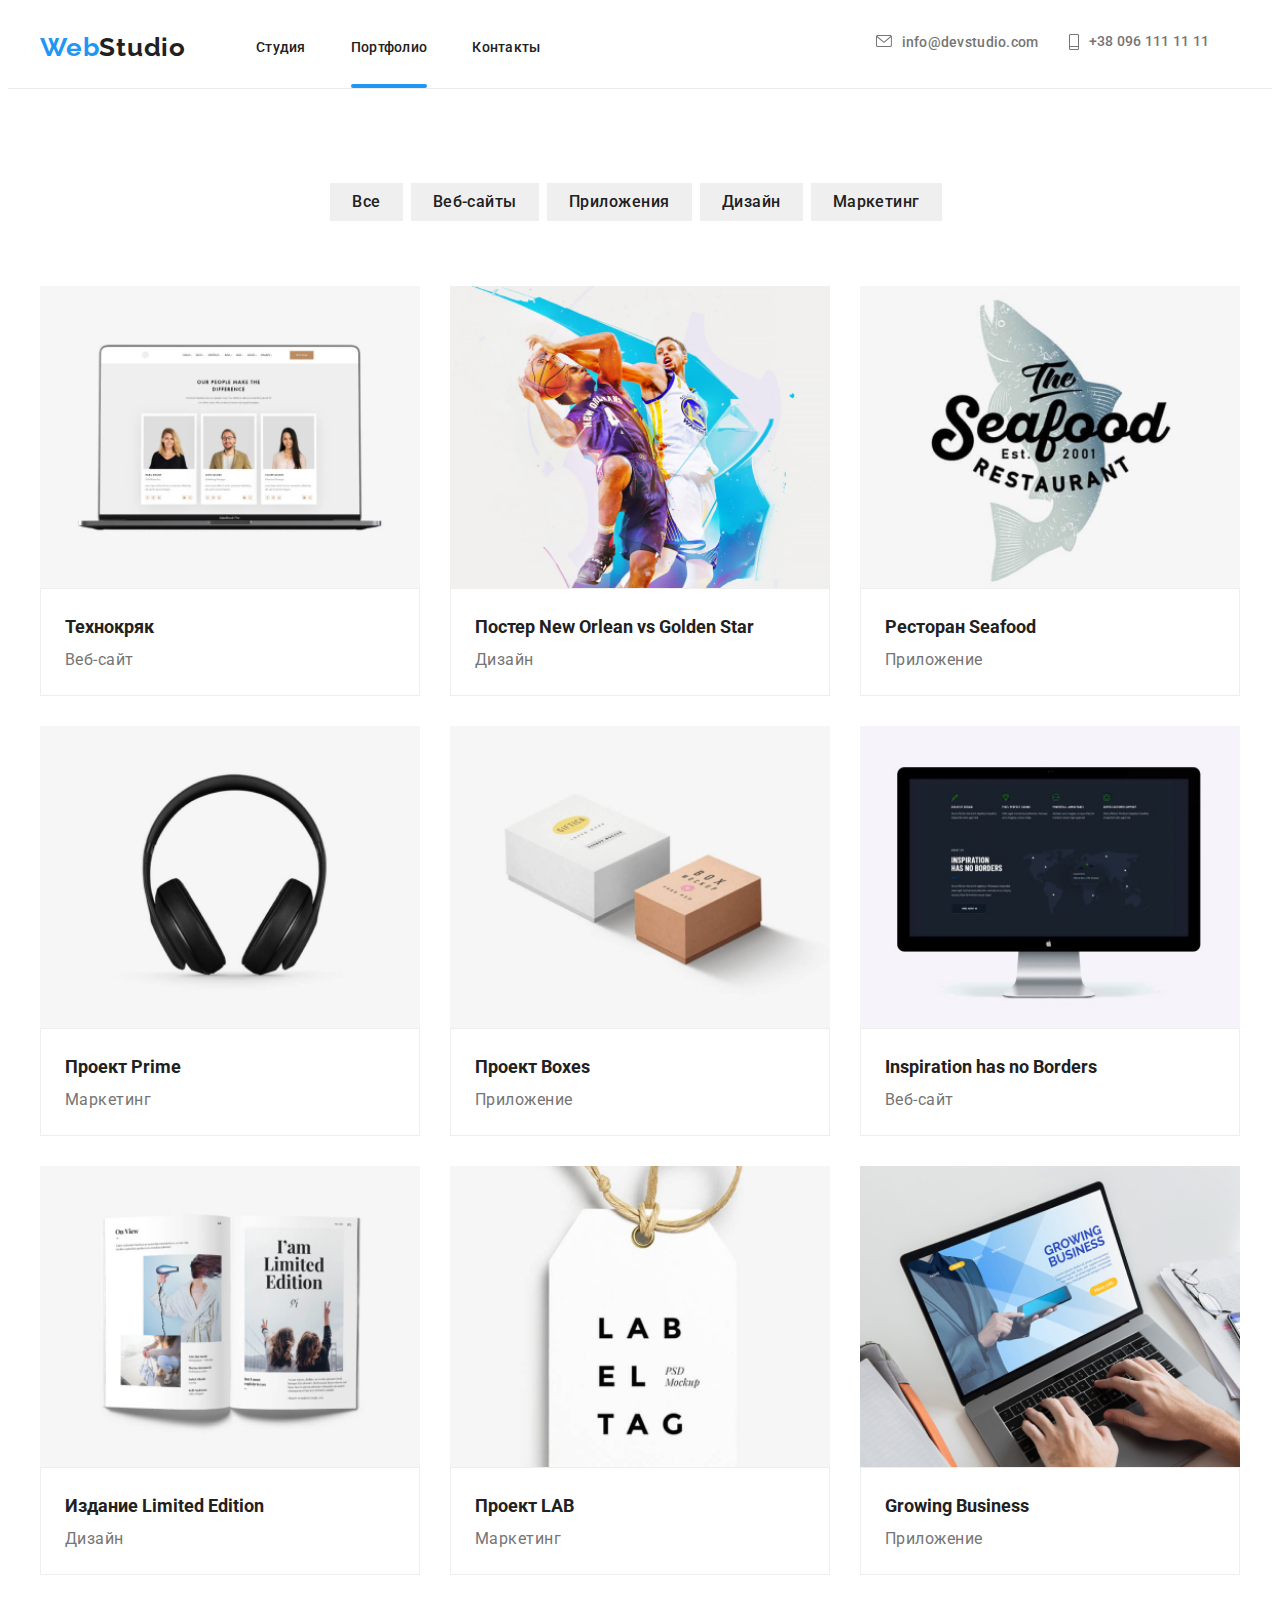
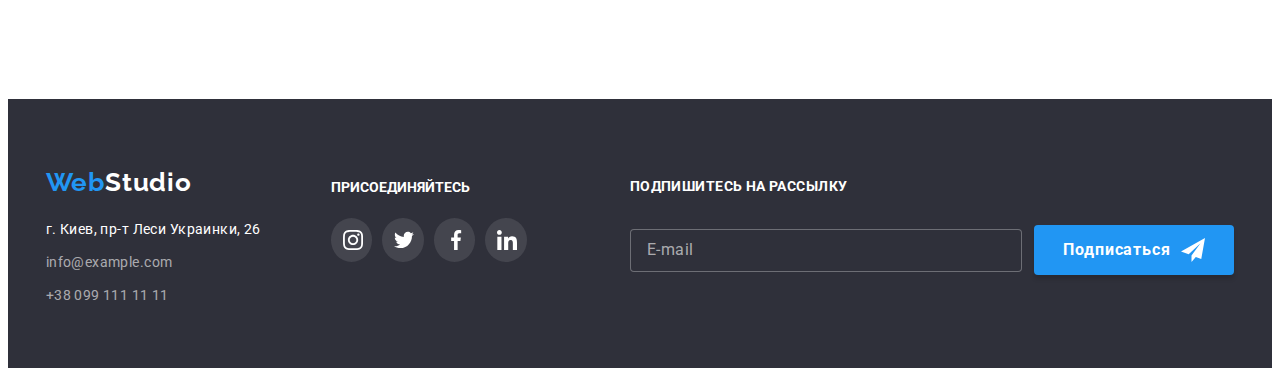
==== commit 22181dca: "Исправляет глобальные ошибки" ====
--- a/portfolio.html
+++ b/portfolio.html
@@ -30,10 +30,10 @@
                 </a>
                 <ul class="header-nav__list list ">
                     <li class="header-nav__item ">
-                        <a class="header-nav__link link current-studio" href="./index.html">Студия</a>
+                        <a class="header-nav__link link " href="./index.html">Студия</a>
                     </li>
                     <li class="header-nav__item">
-                        <a class="header-nav__link link " href="./portfolio.html">Портфолио</a>
+                        <a class="header-nav__link link current-portfolio" href="./portfolio.html">Портфолио</a>
                     </li>
                     <li class="header-nav__item">
                         <a class="header-nav__link link " href="">Контакты</a>
@@ -64,7 +64,7 @@
                     <div class="mob-menu-bottom">
                         <ul class="mob-menu-list list">
                             <li class="mob-menu-item">
-                                <a href="" class="mob-menu-link link">Студия</a>
+                                <a href="./index.html" class="mob-menu-link link">Студия</a>
                             </li>
                             <li class="mob-menu-item">
                                 <a href="" class="mob-menu-link link">Портфолио</a>
--- a/css/main.min.css
+++ b/css/main.min.css
@@ -1,2 +1,2 @@
-:root{--primary-title-color: #ffffff;--secondary-title-color: #212121;--third-title-color: #2f303a;--primary-text-color: #757575;--secondary-text-color: #212121;--third-text-color: rgba(255, 255, 255, 0.6);--accent-color: #2196f3}.visually-hidden{position:relative;width:1px;height:1px;margin:-1px;padding:0;overflow:hidden;border:0;clip:rect(0 0 0 0)}.backdrop,.submit-btn,.close-svg,.check-text,.check-text span,.clients__link,.clients__logo,.icon-border,.portfolio{-webkit-box-align:center;-ms-flex-align:center;align-items:center;-webkit-box-pack:center;-ms-flex-pack:center;justify-content:center}p,h1,h2,h3,h4,h5,h6{margin:0}ul{margin:0;padding-left:0}img{display:block;width:100%;height:auto}.link{text-decoration:none}.list{list-style:none}.container{width:100%;margin:0 auto;padding-left:15px;padding-right:15px}@media screen and (min-width: 480px){.container{width:480px}}@media screen and (min-width: 768px){.container{width:768px}}@media screen and (min-width: 1200px){.container{width:1200px}}.btn{padding-top:10px;padding-bottom:10px;padding-right:32px;padding-left:32px;font-family:Roboto;font-style:normal;font-weight:bold;font-size:16px;line-height:1.87;text-align:center;letter-spacing:0.06em;border-radius:4px}.btn-list{font-family:Roboto;font-style:normal;font-weight:500;font-size:16px;line-height:1.62;text-align:center;letter-spacing:0.03em;color:var(--secondary-title-color);padding:6px 22px;border:none;-webkit-transition:background-color 250ms cubic-bezier(0.4, 0, 0.2, 1);transition:background-color 250ms cubic-bezier(0.4, 0, 0.2, 1)}.btn-list:hover{background-color:var(--accent-color);color:var(--primary-title-color);-webkit-box-shadow:0px 3px 1px rgba(0,0,0,0.1),0px 1px 2px rgba(0,0,0,0.08),0px 2px 2px rgba(0,0,0,0.12);box-shadow:0px 3px 1px rgba(0,0,0,0.1),0px 1px 2px rgba(0,0,0,0.08),0px 2px 2px rgba(0,0,0,0.12)}.btn-list:focus{background-color:var(--accent-color);color:var(--primary-title-color);-webkit-box-shadow:0px 3px 1px rgba(0,0,0,0.1),0px 1px 2px rgba(0,0,0,0.08),0px 2px 2px rgba(0,0,0,0.12);box-shadow:0px 3px 1px rgba(0,0,0,0.1),0px 1px 2px rgba(0,0,0,0.08),0px 2px 2px rgba(0,0,0,0.12)}.current-studio::after{content:"";position:absolute;width:48px;height:4px;border-radius:2px;background-color:var(--accent-color);display:block;margin-top:28px;margin-bottom:0}.current-portfolio::after{content:"";position:absolute;width:76px;height:4px;border-radius:2px;background-color:var(--accent-color);display:block;margin-top:28px;margin-bottom:0}.feature-list{margin-bottom:-30px}@media screen and (min-width: 768px){.feature-list{display:-webkit-box;display:-ms-flexbox;display:flex;-ms-flex-wrap:wrap;flex-wrap:wrap;margin-right:-30px}}.feature-item{margin-bottom:30px}@media screen and (min-width: 768px){.feature-item{-ms-flex-preferred-size:calc(100% / 2 - 30px);flex-basis:calc(100% / 2 - 30px);margin-right:30px}}@media screen and (min-width: 1200px){.feature-item{-ms-flex-preferred-size:calc(100% / 4 - 30px);flex-basis:calc(100% / 4 - 30px);margin-right:30px}}.icon-border{height:120px;background:#f5f4fa;border-radius:4px}@media screen and (min-width: 480px){.icon-border{width:450px}}@media screen and (min-width: 768px){.icon-border{width:354px}}@media screen and (min-width: 1200px){.icon-border{width:270px}}.advant{padding-bottom:94px}.advant-list{display:-webkit-box;display:-ms-flexbox;display:flex}.advant-item{margin-right:30px}.advant-item:nth(:last-child){margin-right:30px}.advant-item{position:relative}.advant-text{position:absolute;font-family:Roboto;bottom:0;background-color:rgba(47,48,58,0.8);padding:27px;font-weight:700;font-size:14px;line-height:1.14;text-align:center;text-transform:uppercase;color:var(--primary-title-color);width:100%}.advant-title{font-family:Roboto;font-style:normal;font-size:36px;font-weight:bold;line-height:1.16;letter-spacing:.03em;margin-bottom:50px;text-align:center}@media screen and (min-width: 480px){.advant-title{font-size:28px;margin-bottom:30px}}@media screen and (min-width: 768px){.advant-title{font-size:28px;margin-bottom:30px}}.section{padding-top:60px;padding-bottom:60px}@media screen and (min-width: 1200px){.section{padding-top:94px;padding-bottom:94px}}.section-title{font-family:Roboto;font-style:normal;font-weight:bold;font-size:14px;line-height:1.14;letter-spacing:0.03em;text-transform:uppercase;color:var(--secondary-title-color);margin-right:30px;margin-top:30px;text-align:center}@media screen and (min-width: 768px){.section-title{text-align:start}}@media screen and (min-width: 1200px){.section-title{text-align:start}}.section-title-list{margin-top:10px;font-family:Roboto;font-style:normal;font-size:14px;font-weight:normal;line-height:1.71;letter-spacing:.03em;color:var(--primary-text-color)}.social{-webkit-box-align:center;-ms-flex-align:center;align-items:center;-webkit-box-pack:justify;-ms-flex-pack:justify;justify-content:space-between;display:-webkit-box;display:-ms-flexbox;display:flex;margin-top:16px;padding:0 32px;list-style:none}.social__logo{width:44px;height:44px;margin-right:10px}.social__logo:hover{border-radius:50%;background-color:var(--accent-color);fill:var(--primary-title-color)}.social__link{width:44px;height:44px;display:block;border-radius:50%;color:#afb1b8;-webkit-transition:background-color 250ms cubic-bezier(0.4, 0, 0.2, 1);transition:background-color 250ms cubic-bezier(0.4, 0, 0.2, 1)}.social__link:hover,.social__link:focus{color:#ffffff;background-color:var(--accent-color)}.social__svg{margin:12px 0px 0px 12px;fill:currentColor;-webkit-transition:fill 250ms cubic-bezier(0.4, 0, 0.2, 1);transition:fill 250ms cubic-bezier(0.4, 0, 0.2, 1)}.social__svg:hover{fill:var(--primary-title-color)}.backdrop{position:fixed;width:100vw;height:100vh;background-color:rgba(0,0,0,0.2);top:0;display:-webkit-box;display:-ms-flexbox;display:flex;-webkit-transition:opacity 300ms ease-in-out, visibility 300ms ease-in-out;transition:opacity 300ms ease-in-out, visibility 300ms ease-in-out}.backdrop.is-hidden{opacity:0;visibility:hidden;pointer-events:none}.submit-btn{background-color:var(--accent-color);color:var(--primary-title-color);border:none;-webkit-box-shadow:0px 4px 4px rgba(0,0,0,0.15);box-shadow:0px 4px 4px rgba(0,0,0,0.15);font-family:Roboto;font-style:normal;font-weight:700;font-size:16px;line-height:1.87;letter-spacing:0.06em;cursor:pointer;min-height:43px;margin-left:12px;display:-webkit-inline-box;display:-ms-inline-flexbox;display:inline-flex;padding:10px 29px}.submit-btn::after{content:"";display:inline-block;width:24px;height:24px;margin-left:10px;background-image:url(../images/send.svg)}.modal{background-color:#ffffff;border-radius:4px;position:relative;padding:40px 39px 40px 41px;width:450px;min-height:609px}@media screen and (min-width: 1200px){.modal{width:528px;min-height:581px}}.close-btn{position:absolute;right:8px;top:8px;width:30px;height:30px;background-color:transparent;border-radius:50%;border:1px solid rgba(0,0,0,0.1)}.close-svg{position:absolute;right:9px;top:9px;display:-webkit-box;display:-ms-flexbox;display:flex;color:var(--secondary-text-color);-webkit-transition:fill 250ms cubic-bezier(0.4, 0, 0.2, 1);transition:fill 250ms cubic-bezier(0.4, 0, 0.2, 1)}.close-svg:hover{fill:var(--accent-color)}.modal-title{font-family:Roboto;font-size:20px;line-height:1.5;font-weight:700;letter-spacing:0.03em;color:#212121;margin-bottom:30px;text-align:center}@media screen and (min-width: 768px){.modal-title{margin-bottom:30px}}@media screen and (min-width: 1200px){.modal-title{margin-bottom:40px}}.modal-field{margin-bottom:10px}.modal-input{width:100%;height:40px;border-radius:4px;border:1px solid rgba(33,33,33,0.2);background:transparent;margin-top:4px;padding-left:42px;padding-right:20px;outline:none;-webkit-transition:border-color 250ms cubic-bezier(0.4, 0, 0.2, 1);transition:border-color 250ms cubic-bezier(0.4, 0, 0.2, 1)}.modal-input:focus{border-color:var(--accent-color)}.modal-input:focus+.input-icon{fill:var(--accent-color)}.input-wrapper{display:block;position:relative}.input-label{font-family:Roboto;font-size:12px;line-height:1.16px;letter-spacing:0.01em;color:#757575;margin-bottom:4px}.modal-text-input{width:100%;height:120px;border-radius:4px;border:1px solid rgba(33,33,33,0.2);resize:none;padding:12px 16px;margin-top:4px}.input-icon{position:absolute;left:15px;top:50%;-webkit-transform:translateY(-50%);transform:translateY(-50%)}.modal-btn{display:block;margin:0 auto;width:200px;min-height:50px;-webkit-box-shadow:0px 4px 4px rgba(0,0,0,0.15);box-shadow:0px 4px 4px rgba(0,0,0,0.15);border-radius:4px;color:var(--primary-title-color);background-color:var(--accent-color);border:none;font-family:Roboto;font-size:16px;line-height:1.87px;letter-spacing:0.06em}.check-text{font-family:Roboto;font-size:12px;line-height:1.71;letter-spacing:0.03em;color:var(--primary-text-color);display:-webkit-box;display:-ms-flexbox;display:flex;margin-bottom:30px}.check-text span{width:16px;height:15px;border:2px solid #212121;margin-right:9px;border-radius:2px;display:-webkit-box;display:-ms-flexbox;display:flex}.modal-checkbox:checked+.check-text span{background-color:var(--accent-color);border:none}.check-link{color:var(--accent-color)}.header{border-bottom:1px solid #ececec;padding-top:24px;padding-bottom:25px}.header-nav{display:-webkit-box;display:-ms-flexbox;display:flex;-webkit-box-align:center;-ms-flex-align:center;align-items:center}.header-container{display:-webkit-box;display:-ms-flexbox;display:flex;-webkit-box-align:center;-ms-flex-align:center;align-items:center}.header-nav__list{display:-webkit-box;display:-ms-flexbox;display:flex;display:none}@media screen and (min-width: 768px){.header-nav__list{display:-webkit-box;display:-ms-flexbox;display:flex}}@media screen and (min-width: 1200px){.header-nav__list{display:-webkit-box;display:-ms-flexbox;display:flex}}.header-nav__item:not(:last-child){margin-right:50px}.header-nav__contacts-link{display:none}@media screen and (min-width: 768px){.header-nav__contacts-link{display:-webkit-box;display:-ms-flexbox;display:flex;-webkit-box-orient:vertical;-webkit-box-direction:normal;-ms-flex-direction:column;flex-direction:column}}@media screen and (min-width: 768px){.header-nav__contacts-link{display:-webkit-inline-box;display:-ms-inline-flexbox;display:inline-flex}}@media screen and (min-width: 1200px){.header-nav__contacts-link{display:-webkit-box;display:-ms-flexbox;display:flex;-webkit-box-orient:horizontal;-webkit-box-direction:normal;-ms-flex-direction:row;flex-direction:row;-webkit-box-align:center;-ms-flex-align:center;align-items:center;margin-left:auto}}.header-logo{margin-right:93px}@media screen and (min-width: 768px){.header-logo{margin-right:88px}}.header-logo__web{font-family:Raleway;font-style:normal;font-size:26px;font-weight:bold;line-height:1.19;letter-spacing:.03em;color:var(--accent-color);font-size:24px;line-height:1.16}@media screen and (min-width: 768px){.header-logo__web{font-size:24px}}@media screen and (min-width: 1200px){.header-logo__web{font-size:26px;line-height:1.19}}.header-logo__studio{font-family:Raleway;font-style:normal;font-size:26px;font-weight:bold;line-height:1.19;letter-spacing:.03em;color:var(--secondary-title-color);font-size:24px;line-height:1.16}@media screen and (min-width: 768px){.header-logo__studio{font-size:24px}}@media screen and (min-width: 1200px){.header-logo__studio{font-size:26px;line-height:1.19}}.header-nav__link{font-family:Roboto;font-style:normal;font-size:14px;font-weight:500;line-height:1.14;letter-spacing:.02em;color:var(--secondary-title-color);-webkit-transition:color 250ms cubic-bezier(0.4, 0, 0.2, 1);transition:color 250ms cubic-bezier(0.4, 0, 0.2, 1)}.header-nav__link:hover,.header-nav__link:focus{color:var(--accent-color)}.header-nav__contact-link{font-family:Roboto;font-style:normal;font-size:14px;font-weight:500;line-height:1.14;letter-spacing:.02em;color:var(--primary-text-color)}.header-nav__contact-link:hover,.header-nav__contact-link:focus{color:var(--accent-color)}@media screen and (min-width: 768px){.header-nav__contact-link{display:-webkit-inline-box;display:-ms-inline-flexbox;display:inline-flex;margin-left:84px;margin-bottom:10px}}.header-nav__logo-link{position:relative}@media screen and (min-width: 768px){.header-nav__logo-link{font-size:24px}}.header-nav__contact-icon{margin-right:10px;fill:currentColor}.header-btn{font-weight:700;color:var(--primary-title-color);background:var(--accent-color);padding:10px 32px;display:inline-block;-webkit-box-align:center;-ms-flex-align:center;align-items:center;text-align:center;margin:0 auto;border-radius:4px;border:none}.portfolio-page__header-btn-list{text-align:center}.menu-open-btn,.menu-close-btn{width:40px;height:40px;display:-webkit-box;display:-ms-flexbox;display:flex;-webkit-box-align:center;-ms-flex-align:center;align-items:center;-webkit-box-pack:center;-ms-flex-pack:center;justify-content:center;margin-left:auto;border:none;background-color:transparent;cursor:pointer}@media screen and (min-width: 480px){.menu-open-btn{display:-webkit-box;display:-ms-flexbox;display:flex}}@media screen and (min-width: 768px){.menu-open-btn{display:none}}@media screen and (min-width: 1200px){.menu-open-btn{display:none}}.menu-open-btn span{width:24px;height:3px;background-color:#212121;display:block;position:relative}.menu-open-btn span::after,.menu-open-btn span::before{content:"";display:block;width:100%;height:3px;background-color:#212121;position:absolute}.menu-open-btn span::before{bottom:7px}.menu-open-btn span::after{top:7px}.menu-close-btn span{width:24px;height:3px;background-color:#212121;display:block;position:relative;-webkit-transform:rotate(45deg);transform:rotate(45deg)}.menu-close-btn span::before{content:"";width:24px;height:3px;background-color:#212121;display:block;position:absolute;-webkit-transform:rotate(-90deg);transform:rotate(-90deg)}.mob-menu{width:480px;height:100vh;position:absolute;background-color:#ffffff;padding:21px 26px 0 40px;display:-webkit-box;display:-ms-flexbox;display:flex;-webkit-box-pack:justify;-ms-flex-pack:justify;justify-content:space-between}.mob-menu-list{margin-bottom:302px}.mob-menu-content{display:-webkit-box;display:-ms-flexbox;display:flex;-webkit-box-orient:vertical;-webkit-box-direction:normal;-ms-flex-direction:column;flex-direction:column;-webkit-box-pack:justify;-ms-flex-pack:justify;justify-content:space-between}.mob-menu-item:not(:last-child){margin-bottom:36px}.mob-menu-item .mob-menu-link{font-family:Roboto;font-style:normal;font-weight:500;font-size:40px;line-height:1.17;letter-spacing:0.02em;color:#2196f3}.mob-menu-tel{font-weight:500;font-size:34px;line-height:1.17;letter-spacing:0.02em;color:#2196f3;display:block;margin-bottom:32px}.mob-menu-email{font-weight:500;font-size:24px;line-height:1.16;letter-spacing:0.02em;color:#757575}.social-nav-menu{display:-webkit-box;display:-ms-flexbox;display:flex;-webkit-box-align:center;-ms-flex-align:center;align-items:center;-webkit-box-pack:justify;-ms-flex-pack:justify;justify-content:space-between;-ms-flex-wrap:wrap;flex-wrap:wrap}.social-nav-menu__navigation{margin-top:64px;margin-right:20px;font-weight:500;font-size:18px;line-height:1.22;letter-spacing:0.02em}.social-nav-menu__link{color:#2196f3}.hero{background-image:-webkit-gradient(linear, left top, left bottom, from(rgba(47,48,58,0.4)), to(rgba(47,48,58,0.4))),url(../images/img-hero.jpg);background-image:linear-gradient(rgba(47,48,58,0.4), rgba(47,48,58,0.4)),url(../images/img-hero.jpg);background-repeat:no-repeat;background-position:center;background-size:cover;text-align:center;padding-top:118px;padding-bottom:118px}@media screen and (min-width: 1200px){.hero{padding-top:200px;padding-bottom:200px}}@media (min-device-pixel-ratio: 2), (-webkit-min-device-pixel-ratio: 2), (min-resolution: 192dpi), (min-resolution: 2dppx){.hero{background-image:-webkit-gradient(linear, left top, left bottom, from(rgba(47,48,58,0.4)), to(rgba(47,48,58,0.4))),url(../images/hero-mobile2x.jpg);background-image:linear-gradient(rgba(47,48,58,0.4), rgba(47,48,58,0.4)),url(../images/hero-mobile2x.jpg)}}@media screen and (min-width: 768px){.hero{background-image:-webkit-gradient(linear, left top, left bottom, from(rgba(47,48,58,0.4)), to(rgba(47,48,58,0.4))),url(../images/hero-tablet.jpg);background-image:linear-gradient(rgba(47,48,58,0.4), rgba(47,48,58,0.4)),url(../images/hero-tablet.jpg)}}@media screen and (min-width: 768px) and (min-device-pixel-ratio: 2), screen and (min-width: 768px) and (-webkit-min-device-pixel-ratio: 2), screen and (min-width: 768px) and (min-resolution: 192dpi), screen and (min-width: 768px) and (min-resolution: 2dppx){.hero{background-image:-webkit-gradient(linear, left top, left bottom, from(rgba(47,48,58,0.4)), to(rgba(47,48,58,0.4))),url(../images/hero-tablet2x.jpg);background-image:linear-gradient(rgba(47,48,58,0.4), rgba(47,48,58,0.4)),url(../images/hero-tablet2x.jpg)}}@media screen and (min-width: 1200px){.hero{background-image:-webkit-gradient(linear, left top, left bottom, from(rgba(47,48,58,0.4)), to(rgba(47,48,58,0.4))),url(../images/hero-desctop.jpg);background-image:linear-gradient(rgba(47,48,58,0.4), rgba(47,48,58,0.4)),url(../images/hero-desctop.jpg)}}@media screen and (min-width: 1200px) and (min-device-pixel-ratio: 2), screen and (min-width: 1200px) and (-webkit-min-device-pixel-ratio: 2), screen and (min-width: 1200px) and (min-resolution: 192dpi), screen and (min-width: 1200px) and (min-resolution: 2dppx){.hero{background-image:-webkit-gradient(linear, left top, left bottom, from(rgba(47,48,58,0.4)), to(rgba(47,48,58,0.4))),url(../images/hero-desctop2x.jpg);background-image:linear-gradient(rgba(47,48,58,0.4), rgba(47,48,58,0.4)),url(../images/hero-desctop2x.jpg)}}.hero-title{text-align:center;font-family:Roboto;font-style:normal;font-size:26px;font-size:44px;font-weight:900;line-height:1.36;letter-spacing:.06em;text-transform:uppercase;color:var(--primary-title-color)}@media screen and (min-width: 768px){.hero-title{font-weight:900;font-size:26px;line-height:1.61;text-align:center;letter-spacing:0.06em;text-transform:uppercase;font-size:26px}}@media screen and (min-width: 1200px){.hero-title{font-size:44px;max-width:696px}}@media screen and (min-width: 480px){.hero-title{margin-bottom:40px}}.hero-title{margin:0 auto}@media screen and (min-width: 480px){.hero-title{margin-bottom:40px}}.header{border-bottom:1px solid #ececec;padding-top:24px;padding-bottom:25px}.header-nav{display:-webkit-box;display:-ms-flexbox;display:flex;-webkit-box-align:center;-ms-flex-align:center;align-items:center}.header-container{display:-webkit-box;display:-ms-flexbox;display:flex;-webkit-box-align:center;-ms-flex-align:center;align-items:center}.header-nav__list{display:-webkit-box;display:-ms-flexbox;display:flex;display:none}@media screen and (min-width: 768px){.header-nav__list{display:-webkit-box;display:-ms-flexbox;display:flex}}@media screen and (min-width: 1200px){.header-nav__list{display:-webkit-box;display:-ms-flexbox;display:flex}}.header-nav__item:not(:last-child){margin-right:50px}.header-nav__contacts-link{display:none}@media screen and (min-width: 768px){.header-nav__contacts-link{display:-webkit-box;display:-ms-flexbox;display:flex;-webkit-box-orient:vertical;-webkit-box-direction:normal;-ms-flex-direction:column;flex-direction:column}}@media screen and (min-width: 768px){.header-nav__contacts-link{display:-webkit-inline-box;display:-ms-inline-flexbox;display:inline-flex}}@media screen and (min-width: 1200px){.header-nav__contacts-link{display:-webkit-box;display:-ms-flexbox;display:flex;-webkit-box-orient:horizontal;-webkit-box-direction:normal;-ms-flex-direction:row;flex-direction:row;-webkit-box-align:center;-ms-flex-align:center;align-items:center;margin-left:auto}}.header-logo{margin-right:93px}@media screen and (min-width: 768px){.header-logo{margin-right:88px}}.header-logo__web{font-family:Raleway;font-style:normal;font-size:26px;font-weight:bold;line-height:1.19;letter-spacing:.03em;color:var(--accent-color);font-size:24px;line-height:1.16}@media screen and (min-width: 768px){.header-logo__web{font-size:24px}}@media screen and (min-width: 1200px){.header-logo__web{font-size:26px;line-height:1.19}}.header-logo__studio{font-family:Raleway;font-style:normal;font-size:26px;font-weight:bold;line-height:1.19;letter-spacing:.03em;color:var(--secondary-title-color);font-size:24px;line-height:1.16}@media screen and (min-width: 768px){.header-logo__studio{font-size:24px}}@media screen and (min-width: 1200px){.header-logo__studio{font-size:26px;line-height:1.19}}.header-nav__link{font-family:Roboto;font-style:normal;font-size:14px;font-weight:500;line-height:1.14;letter-spacing:.02em;color:var(--secondary-title-color);-webkit-transition:color 250ms cubic-bezier(0.4, 0, 0.2, 1);transition:color 250ms cubic-bezier(0.4, 0, 0.2, 1)}.header-nav__link:hover,.header-nav__link:focus{color:var(--accent-color)}.header-nav__contact-link{font-family:Roboto;font-style:normal;font-size:14px;font-weight:500;line-height:1.14;letter-spacing:.02em;color:var(--primary-text-color)}.header-nav__contact-link:hover,.header-nav__contact-link:focus{color:var(--accent-color)}@media screen and (min-width: 768px){.header-nav__contact-link{display:-webkit-inline-box;display:-ms-inline-flexbox;display:inline-flex;margin-left:84px;margin-bottom:10px}}.header-nav__logo-link{position:relative}@media screen and (min-width: 768px){.header-nav__logo-link{font-size:24px}}.header-nav__contact-icon{margin-right:10px;fill:currentColor}.header-btn{font-weight:700;color:var(--primary-title-color);background:var(--accent-color);padding:10px 32px;display:inline-block;-webkit-box-align:center;-ms-flex-align:center;align-items:center;text-align:center;margin:0 auto;border-radius:4px;border:none}.portfolio-page__header-btn-list{text-align:center}.menu-open-btn,.menu-close-btn{width:40px;height:40px;display:-webkit-box;display:-ms-flexbox;display:flex;-webkit-box-align:center;-ms-flex-align:center;align-items:center;-webkit-box-pack:center;-ms-flex-pack:center;justify-content:center;margin-left:auto;border:none;background-color:transparent;cursor:pointer}@media screen and (min-width: 480px){.menu-open-btn{display:-webkit-box;display:-ms-flexbox;display:flex}}@media screen and (min-width: 768px){.menu-open-btn{display:none}}@media screen and (min-width: 1200px){.menu-open-btn{display:none}}.menu-open-btn span{width:24px;height:3px;background-color:#212121;display:block;position:relative}.menu-open-btn span::after,.menu-open-btn span::before{content:"";display:block;width:100%;height:3px;background-color:#212121;position:absolute}.menu-open-btn span::before{bottom:7px}.menu-open-btn span::after{top:7px}.menu-close-btn span{width:24px;height:3px;background-color:#212121;display:block;position:relative;-webkit-transform:rotate(45deg);transform:rotate(45deg)}.menu-close-btn span::before{content:"";width:24px;height:3px;background-color:#212121;display:block;position:absolute;-webkit-transform:rotate(-90deg);transform:rotate(-90deg)}.mob-menu{width:480px;height:100vh;position:absolute;background-color:#ffffff;padding:21px 26px 0 40px;display:-webkit-box;display:-ms-flexbox;display:flex;-webkit-box-pack:justify;-ms-flex-pack:justify;justify-content:space-between}.mob-menu-list{margin-bottom:302px}.mob-menu-content{display:-webkit-box;display:-ms-flexbox;display:flex;-webkit-box-orient:vertical;-webkit-box-direction:normal;-ms-flex-direction:column;flex-direction:column;-webkit-box-pack:justify;-ms-flex-pack:justify;justify-content:space-between}.mob-menu-item:not(:last-child){margin-bottom:36px}.mob-menu-item .mob-menu-link{font-family:Roboto;font-style:normal;font-weight:500;font-size:40px;line-height:1.17;letter-spacing:0.02em;color:#2196f3}.mob-menu-tel{font-weight:500;font-size:34px;line-height:1.17;letter-spacing:0.02em;color:#2196f3;display:block;margin-bottom:32px}.mob-menu-email{font-weight:500;font-size:24px;line-height:1.16;letter-spacing:0.02em;color:#757575}.social-nav-menu{display:-webkit-box;display:-ms-flexbox;display:flex;-webkit-box-align:center;-ms-flex-align:center;align-items:center;-webkit-box-pack:justify;-ms-flex-pack:justify;justify-content:space-between;-ms-flex-wrap:wrap;flex-wrap:wrap}.social-nav-menu__navigation{margin-top:64px;margin-right:20px;font-weight:500;font-size:18px;line-height:1.22;letter-spacing:0.02em}.social-nav-menu__link{color:#2196f3}.empl{background-color:#f5f4fa;padding-top:60px;padding-bottom:60px}@media screen and (min-width: 1200px){.empl{padding-top:94px;padding-bottom:94px}}.employee__list{font-family:Roboto;font-style:normal;font-size:16px;font-weight:500;line-height:1.18;letter-spacing:.03em;color:var(--secondary-title-color)}.employee__item{font-family:Roboto;font-style:normal;font-size:16px;font-weight:normal;line-height:1.18;letter-spacing:.03em;color:var(--primary-text-color)}.employee{margin-bottom:-30px}@media screen and (min-width: 768px){.employee{display:-webkit-box;display:-ms-flexbox;display:flex;-ms-flex-wrap:wrap;flex-wrap:wrap}}@media screen and (min-width: 1200px){.employee{display:-webkit-box;display:-ms-flexbox;display:flex;-ms-flex-wrap:nowrap;flex-wrap:nowrap}}.employee__element{width:100%;margin-bottom:30px;-webkit-box-shadow:0px 2px 1px rgba(0,0,0,0.2),0px 1px 1px rgba(0,0,0,0.14),0px 1px 3px #0000001f;box-shadow:0px 2px 1px rgba(0,0,0,0.2),0px 1px 1px rgba(0,0,0,0.14),0px 1px 3px #0000001f;background-color:#fff;border-radius:0px 0px 4px 4px}@media screen and (min-width: 768px){.employee__element{-ms-flex-preferred-size:calc(100% / 2 - 30px);flex-basis:calc(100% / 2 - 30px);margin-right:30px}}.employee__element:last-child{margin-right:0}@media screen and (min-width: 1200px){.employee__element{-ms-flex-preferred-size:calc(100% / 4 - 30px);flex-basis:calc(100% / 4 - 30px);margin-right:30px;width:270px}}.employee__team{padding-top:30px;padding-bottom:30px}.employee__list{text-align:center}.employee__item{text-align:center;margin-top:10px}.clients{padding-top:60px;padding-bottom:60px}@media screen and (min-width: 1200px){.clients{padding-top:94px;padding-bottom:94px}}.clients__title{font-family:Roboto;font-style:normal;color:#212121;font-size:36px;font-weight:bold;line-height:1.16;letter-spacing:.03em;text-align:center;margin-bottom:50px}@media screen and (min-width: 480px){.clients__title{font-size:28px;margin-bottom:30px}}@media screen and (min-width: 768px){.clients__title{font-size:28px;margin-bottom:30px}}@media screen and (min-width: 480px){.clients__content{display:-webkit-box;display:-ms-flexbox;display:flex;-ms-flex-wrap:wrap;flex-wrap:wrap;margin-bottom:-30px;margin-right:-30px}}@media screen and (min-width: 1200px){.clients__content{display:-webkit-box;display:-ms-flexbox;display:flex;-ms-flex-wrap:nowrap;flex-wrap:nowrap}}.clients__link{display:-webkit-box;display:-ms-flexbox;display:flex;-webkit-box-sizing:border-box;box-sizing:border-box;border-radius:4px;color:#afb1b8;width:170px;height:92px;-webkit-transition:border 250ms cubic-bezier(0.4, 0, 0.2, 1);transition:border 250ms cubic-bezier(0.4, 0, 0.2, 1)}.clients__link:hover,.clients__link:focus{color:var(--accent-color);border-color:var(--accent-color)}.clients__logo{display:-webkit-box;display:-ms-flexbox;display:flex;border:1px solid #afb1b8;-webkit-box-sizing:border-box;box-sizing:border-box;border-radius:4px;margin-left:0px;width:170px;height:92px;-webkit-transition:border 250ms cubic-bezier(0.4, 0, 0.2, 1);transition:border 250ms cubic-bezier(0.4, 0, 0.2, 1);width:100%;margin-bottom:30px;margin-right:30px}.clients__logo:first-child{margin-left:0px}.clients__logo:hover,.clients__logo:focus{color:var(--accent-color);border-color:var(--accent-color)}@media screen and (min-width: 480px){.clients__logo{-ms-flex-preferred-size:calc(100% / 2 - 30px);flex-basis:calc(100% / 2 - 30px)}}@media screen and (min-width: 768px){.clients__logo{-ms-flex-preferred-size:calc(100% / 3 - 30px);flex-basis:calc(100% / 3 - 30px)}}@media screen and (min-width: 1200px){.clients__logo{-ms-flex-preferred-size:calc(100% / 6 - 30px);flex-basis:calc(100% / 6 - 30px)}}.icon-border{display:-webkit-box;display:-ms-flexbox;display:flex}.clients__icon-logo{fill:currentColor;width:106px;height:60px;-webkit-transition:fill 250ms cubic-bezier(0.4, 0, 0.2, 1);transition:fill 250ms cubic-bezier(0.4, 0, 0.2, 1)}.footer{padding-top:60px;padding-bottom:60px}.footer-logo{display:-webkit-box;display:-ms-flexbox;display:flex;-webkit-box-orient:vertical;-webkit-box-direction:normal;-ms-flex-direction:column;flex-direction:column;-webkit-box-align:center;-ms-flex-align:center;align-items:center;-webkit-box-pack:center;-ms-flex-pack:center;justify-content:center;margin:0;padding:0;list-style:none}@media screen and (min-width: 1200px){.footer-logo{display:-webkit-box;display:-ms-flexbox;display:flex;-webkit-box-orient:horizontal;-webkit-box-direction:normal;-ms-flex-direction:row;flex-direction:row;-webkit-box-align:baseline;-ms-flex-align:baseline;align-items:baseline}}@media screen and (min-width: 768px){.tablet-footer{display:-webkit-box;display:-ms-flexbox;display:flex}}@media screen and (min-width: 1200px){.tablet-footer{display:-webkit-box;display:-ms-flexbox;display:flex}}.mob-footer-logo{text-align:center}@media screen and (min-width: 1200px){.mob-footer-logo{display:-webkit-box;display:-ms-flexbox;display:flex;text-align:start}}.footer-web{font-family:Raleway;font-style:normal;font-size:26px;font-weight:bold;line-height:1.19;letter-spacing:.03em;color:var(--accent-color)}.footer-studio{font-family:Raleway;font-style:normal;font-size:26px;font-weight:bold;line-height:1.19;letter-spacing:.03em;color:var(--primary-title-color)}.footer{background-color:var(--third-title-color)}.footer{padding-top:60px;padding-bottom:60px}.footer-list{margin-top:9px}.address{font-family:Roboto;font-style:normal;font-size:14px;font-weight:normal;line-height:1.71;letter-spacing:.03em;color:var(--primary-title-color)}.footer-adress{margin-top:20px;text-align:center}@media screen and (min-width: 1200px){.footer-adress{text-align:start}}.footer-contacts{font-family:Roboto;font-style:normal;font-size:14px;font-weight:normal;line-height:1.71;letter-spacing:.03em;color:var(--third-text-color)}.footer-item{border-radius:50%;background-color:rgba(255,255,255,0.1)}.footer-item:hover,.footer-item:focus{fill:white;background-color:var(--accent-color);border-radius:50%}@media screen and (min-width: 1200px){.footer-item{margin-right:10px}}.footer-icon{fill:white}.footer-social{width:206px}@media screen and (min-width: 768px){.footer-social{margin-left:165px}}@media screen and (min-width: 1200px){.footer-social{margin-left:70px}}.footer-social-list{display:-webkit-box;display:-ms-flexbox;display:flex;padding:0;margin-top:0;list-style:none;-webkit-box-pack:justify;-ms-flex-pack:justify;justify-content:space-between;-webkit-box-align:center;-ms-flex-align:center;align-items:center}.footer-title{color:#ffffff;font-family:Roboto;padding:60px 0px 10px 0px;margin-bottom:20px;font-weight:700;font-size:14px;line-height:1.14px;text-transform:uppercase;text-align:center}@media screen and (min-width: 1200px){.footer-title{text-align:start;padding:20px 0px 10px 0px}}.footer-item{width:44px;height:44px;-webkit-transition:background-color 250ms cubic-bezier(0.4, 0, 0.2, 1);transition:background-color 250ms cubic-bezier(0.4, 0, 0.2, 1)}.footer-svg{margin:12px 0px 0px 12px;fill:currentColor}@media screen and (min-width: 1200px){.footer-submit{margin-left:93px}}.footer-submit-text{font-family:Roboto;font-style:normal;font-size:14px;font-weight:700;line-height:1.14;letter-spacing:.03em;text-transform:uppercase;color:var(--primary-title-color);margin-bottom:20px;padding:60px 0px 10px 0px;color:var(--primary-title-color);text-align:center}@media screen and (min-width: 1200px){.footer-submit-text{padding:20px 0px 10px 0px;text-align:start}}.footer-input{width:450px;margin-bottom:20px;border-radius:4px;border:1px solid rgba(255,255,255,0.3);padding:13px 16px;background-color:#2f303a;color:var(--primary-title-color)}.footer-input::-webkit-input-placeholder{font-family:Roboto;font-size:16px;line-height:1.25;color:rgba(255,255,255,0.6);letter-spacing:0.03em}.footer-input:-ms-input-placeholder{font-family:Roboto;font-size:16px;line-height:1.25;color:rgba(255,255,255,0.6);letter-spacing:0.03em}.footer-input::-ms-input-placeholder{font-family:Roboto;font-size:16px;line-height:1.25;color:rgba(255,255,255,0.6);letter-spacing:0.03em}.footer-input::placeholder{font-family:Roboto;font-size:16px;line-height:1.25;color:rgba(255,255,255,0.6);letter-spacing:0.03em}@media screen and (min-width: 1200px){.footer-input{width:358px;margin:0}}.footer-form{display:-webkit-box;display:-ms-flexbox;display:flex;-webkit-box-orient:vertical;-webkit-box-direction:normal;-ms-flex-direction:column;flex-direction:column;-webkit-box-align:center;-ms-flex-align:center;align-items:center;-webkit-box-pack:center;-ms-flex-pack:center;justify-content:center}@media screen and (min-width: 1200px){.footer-form{display:-webkit-box;display:-ms-flexbox;display:flex;-webkit-box-orient:horizontal;-webkit-box-direction:normal;-ms-flex-direction:row;flex-direction:row}}.portfolio-page{padding-top:60px;padding-bottom:60px}@media screen and (min-width: 1200px){.portfolio-page{padding-top:94px;padding-bottom:94px}}.portfolio{display:-webkit-box;display:-ms-flexbox;display:flex;-ms-flex-wrap:wrap;flex-wrap:wrap;-webkit-box-pack:start;-ms-flex-pack:start;justify-content:flex-start;margin-bottom:40px}@media screen and (min-width: 768px){.portfolio{display:-webkit-box;display:-ms-flexbox;display:flex;-webkit-box-pack:center;-ms-flex-pack:center;justify-content:center}}@media screen and (min-width: 1200px){.portfolio{display:-webkit-box;display:-ms-flexbox;display:flex;margin-bottom:50px}}.portfolio-page__item{margin-bottom:15px;margin-right:8px;background-color:var(--accent-color);border-radius:4px}.portfolio-page__project-title{font-family:Roboto;font-style:normal;font-size:18px;font-weight:bold;line-height:2;letter-spacing:.06em;color:var(--secondary-title-color)}.portfolio-page__project-item{font-family:Roboto;font-style:normal;font-size:16px;font-weight:normal;line-height:1.87;letter-spacing:.03em;color:var(--primary-text-color)}.portfolio-page__project-list{display:-webkit-box;display:-ms-flexbox;display:flex;-ms-flex-wrap:wrap;flex-wrap:wrap;margin-right:-30px}.portfolio-page__project-list-item{width:450px;-ms-flex-preferred-size:auto;flex-basis:auto;margin-bottom:30px;-webkit-transition:-webkit-box-shadow 250ms cubic-bezier(0.4, 0, 0.2, 1);transition:-webkit-box-shadow 250ms cubic-bezier(0.4, 0, 0.2, 1);transition:box-shadow 250ms cubic-bezier(0.4, 0, 0.2, 1);transition:box-shadow 250ms cubic-bezier(0.4, 0, 0.2, 1), -webkit-box-shadow 250ms cubic-bezier(0.4, 0, 0.2, 1)}.portfolio-page__project-list-item:hover .project-top-text{-webkit-transform:translateY(0);transform:translateY(0)}.portfolio-page__project-list-item:hover{-webkit-box-shadow:0px 1px 1px rgba(0,0,0,0.12),0px 4px 4px rgba(0,0,0,0.06),1px 4px 6px rgba(0,0,0,0.16);box-shadow:0px 1px 1px rgba(0,0,0,0.12),0px 4px 4px rgba(0,0,0,0.06),1px 4px 6px rgba(0,0,0,0.16)}@media screen and (min-width: 768px){.portfolio-page__project-list-item{width:354px;-ms-flex-preferred-size:calc(100% / 2 - 30px);flex-basis:calc(100% / 2 - 30px);margin-right:30px}}@media screen and (min-width: 1200px){.portfolio-page__project-list-item{width:370px;-ms-flex-preferred-size:calc(100% / 3 - 30px);flex-basis:calc(100% / 3 - 30px);margin-right:30px}}.portfolio-page__projects-content{padding:20px 24px;border:1px solid #eeeeee}.portfolio-page__project-div{position:relative;overflow:hidden}.portfolio-page__project-top-text{display:-webkit-box;display:-ms-flexbox;display:flex;width:322px;height:100%;font-size:18px;font-family:Roboto;line-height:1.5;padding:63px 24px;color:var(--primary-title-color);background-color:rgba(33,150,243,0.9);position:absolute;top:0;height:100%;width:100%;-webkit-transform:translateY(100%);transform:translateY(100%);-webkit-transition:-webkit-transform 300ms linear;transition:-webkit-transform 300ms linear;transition:transform 300ms linear;transition:transform 300ms linear, -webkit-transform 300ms linear}
+:root{--primary-title-color: #ffffff;--secondary-title-color: #212121;--third-title-color: #2f303a;--primary-text-color: #757575;--secondary-text-color: #212121;--third-text-color: rgba(255, 255, 255, 0.6);--accent-color: #2196f3}.visually-hidden{position:relative;width:1px;height:1px;margin:-1px;padding:0;overflow:hidden;border:0;clip:rect(0 0 0 0)}.backdrop,.submit-btn,.close-svg,.check-text,.check-text span,.clients__link,.clients__logo,.icon-border,.portfolio{-webkit-box-align:center;-ms-flex-align:center;align-items:center;-webkit-box-pack:center;-ms-flex-pack:center;justify-content:center}p,h1,h2,h3,h4,h5,h6{margin:0}ul{margin:0;padding-left:0}img{display:block;width:100%;height:auto}.link{text-decoration:none}.list{list-style:none}.container{width:100%;margin:0 auto;padding-left:15px;padding-right:15px}@media screen and (min-width: 480px){.container{width:480px}}@media screen and (min-width: 768px){.container{width:768px}}@media screen and (min-width: 1200px){.container{width:1200px}}.btn{padding-top:10px;padding-bottom:10px;padding-right:32px;padding-left:32px;font-family:Roboto;font-style:normal;font-weight:bold;font-size:16px;line-height:1.87;text-align:center;letter-spacing:0.06em;border-radius:4px}.btn-list{font-family:Roboto;font-style:normal;font-weight:500;font-size:16px;line-height:1.62;text-align:center;letter-spacing:0.03em;color:var(--secondary-title-color);padding:6px 22px;border:none;-webkit-transition:background-color 250ms cubic-bezier(0.4, 0, 0.2, 1);transition:background-color 250ms cubic-bezier(0.4, 0, 0.2, 1)}.btn-list:hover{background-color:var(--accent-color);color:var(--primary-title-color);-webkit-box-shadow:0px 3px 1px rgba(0,0,0,0.1),0px 1px 2px rgba(0,0,0,0.08),0px 2px 2px rgba(0,0,0,0.12);box-shadow:0px 3px 1px rgba(0,0,0,0.1),0px 1px 2px rgba(0,0,0,0.08),0px 2px 2px rgba(0,0,0,0.12)}.btn-list:focus{background-color:var(--accent-color);color:var(--primary-title-color);-webkit-box-shadow:0px 3px 1px rgba(0,0,0,0.1),0px 1px 2px rgba(0,0,0,0.08),0px 2px 2px rgba(0,0,0,0.12);box-shadow:0px 3px 1px rgba(0,0,0,0.1),0px 1px 2px rgba(0,0,0,0.08),0px 2px 2px rgba(0,0,0,0.12)}.current-studio::after{content:"";position:absolute;width:48px;height:4px;border-radius:2px;background-color:var(--accent-color);display:block;margin-top:28px;margin-bottom:0}.current-portfolio::after{content:"";position:absolute;width:76px;height:4px;border-radius:2px;background-color:var(--accent-color);display:block;margin-top:28px;margin-bottom:0}.feature-list{margin-bottom:-30px}@media screen and (min-width: 768px){.feature-list{display:-webkit-box;display:-ms-flexbox;display:flex;-ms-flex-wrap:wrap;flex-wrap:wrap;margin-right:-30px}}.feature-item{margin-bottom:30px}@media screen and (min-width: 768px){.feature-item{-ms-flex-preferred-size:calc(100% / 2 - 30px);flex-basis:calc(100% / 2 - 30px);margin-right:30px}}@media screen and (min-width: 1200px){.feature-item{-ms-flex-preferred-size:calc(100% / 4 - 30px);flex-basis:calc(100% / 4 - 30px);margin-right:30px}}.icon-border{height:120px;background:#f5f4fa;border-radius:4px}@media screen and (min-width: 480px){.icon-border{width:450px}}@media screen and (min-width: 768px){.icon-border{width:354px}}@media screen and (min-width: 1200px){.icon-border{width:270px}}.advant{padding-bottom:94px;padding-top:47px}@media screen and (max-width: 1199px){.advant{display:none}}.advant-list{display:-webkit-box;display:-ms-flexbox;display:flex}.advant-item{margin-right:30px}.advant-item:nth(:last-child){margin-right:30px}.advant-item{position:relative}.advant-text{position:absolute;font-family:Roboto;bottom:0;background-color:rgba(47,48,58,0.8);padding:27px;font-weight:700;font-size:14px;line-height:1.14;text-align:center;text-transform:uppercase;color:var(--primary-title-color);width:100%}.advant-title{font-family:Roboto;font-style:normal;font-size:36px;font-weight:bold;line-height:1.16;letter-spacing:.03em;margin-bottom:50px;text-align:center}@media screen and (min-width: 480px){.advant-title{font-size:28px;margin-bottom:30px}}@media screen and (min-width: 768px){.advant-title{font-size:28px;margin-bottom:30px}}@media screen and (min-width: 1200px){.advant-title{font-size:36px;margin-bottom:50px}}.section{padding-top:60px;padding-bottom:60px}@media screen and (min-width: 1200px){.section{padding-top:94px;padding-bottom:94px}}.section-title{font-family:Roboto;font-style:normal;font-weight:bold;font-size:14px;line-height:1.14;letter-spacing:0.03em;text-transform:uppercase;color:var(--secondary-title-color);margin-right:30px;margin-top:30px;text-align:center}@media screen and (min-width: 768px){.section-title{text-align:start}}@media screen and (min-width: 1200px){.section-title{text-align:start}}.section-title-list{margin-top:10px;font-family:Roboto;font-style:normal;font-size:14px;font-weight:normal;line-height:1.71;letter-spacing:.03em;color:var(--primary-text-color)}.social{-webkit-box-align:center;-ms-flex-align:center;align-items:center;-webkit-box-pack:justify;-ms-flex-pack:justify;justify-content:space-between;display:-webkit-box;display:-ms-flexbox;display:flex;margin-top:16px;padding:0 32px;list-style:none}@media screen and (min-width: 480px){.social{display:-webkit-box;display:-ms-flexbox;display:flex;width:206px;margin-left:85px}}@media screen and (min-width: 768px){.social{-webkit-box-align:center;-ms-flex-align:center;align-items:center;-webkit-box-pack:justify;-ms-flex-pack:justify;justify-content:space-between;display:-webkit-box;display:-ms-flexbox;display:flex;margin-top:16px;padding:0 32px;list-style:none;margin-left:20px}}@media screen and (min-width: 1200px){.social{-webkit-box-align:center;-ms-flex-align:center;align-items:center;-webkit-box-pack:justify;-ms-flex-pack:justify;justify-content:space-between;display:-webkit-box;display:-ms-flexbox;display:flex;margin-top:16px;padding:0 32px;list-style:none;margin-left:5px}}.social__logo{width:44px;height:44px}.social__logo:hover{border-radius:50%;background-color:var(--accent-color);fill:var(--primary-title-color)}.social__link{width:44px;height:44px;display:block;border-radius:50%;color:#afb1b8;-webkit-transition:background-color 250ms cubic-bezier(0.4, 0, 0.2, 1);transition:background-color 250ms cubic-bezier(0.4, 0, 0.2, 1)}.social__link:hover,.social__link:focus{color:#ffffff;background-color:var(--accent-color)}.social__svg{margin:12px 0px 0px 12px;fill:currentColor;-webkit-transition:fill 250ms cubic-bezier(0.4, 0, 0.2, 1);transition:fill 250ms cubic-bezier(0.4, 0, 0.2, 1)}.social__svg:hover{fill:var(--primary-title-color)}.backdrop{position:fixed;width:100vw;height:100vh;background-color:rgba(0,0,0,0.2);top:0;display:-webkit-box;display:-ms-flexbox;display:flex;-webkit-transition:opacity 300ms ease-in-out, visibility 300ms ease-in-out;transition:opacity 300ms ease-in-out, visibility 300ms ease-in-out;z-index:999}.backdrop.is-hidden{opacity:0;visibility:hidden;pointer-events:none}.submit-btn{background-color:var(--accent-color);color:var(--primary-title-color);border:none;-webkit-box-shadow:0px 4px 4px rgba(0,0,0,0.15);box-shadow:0px 4px 4px rgba(0,0,0,0.15);font-family:Roboto;font-style:normal;font-weight:700;font-size:16px;line-height:1.87;letter-spacing:0.06em;cursor:pointer;min-height:43px;margin-left:12px;display:-webkit-inline-box;display:-ms-inline-flexbox;display:inline-flex;padding:10px 29px}.submit-btn::after{content:"";display:inline-block;width:24px;height:24px;margin-left:10px;background-image:url(../images/send.svg)}.modal{background-color:#ffffff;border-radius:4px;position:relative;padding:40px 39px 40px 41px;width:450px;min-height:609px}@media screen and (min-width: 1200px){.modal{width:528px;min-height:581px}}.close-btn{position:absolute;right:8px;top:8px;width:30px;height:30px;background-color:transparent;border-radius:50%;border:1px solid rgba(0,0,0,0.1)}.close-svg{position:absolute;right:9px;top:9px;display:-webkit-box;display:-ms-flexbox;display:flex;color:var(--secondary-text-color);-webkit-transition:fill 250ms cubic-bezier(0.4, 0, 0.2, 1);transition:fill 250ms cubic-bezier(0.4, 0, 0.2, 1)}.close-svg:hover{fill:var(--accent-color)}.modal-title{font-family:Roboto;font-size:20px;line-height:1.5;font-weight:700;letter-spacing:0.03em;color:#212121;margin-bottom:30px;text-align:center}@media screen and (min-width: 768px){.modal-title{margin-bottom:30px}}@media screen and (min-width: 1200px){.modal-title{margin-bottom:40px}}.modal-field{margin-bottom:10px}.modal-input{width:100%;height:40px;border-radius:4px;border:1px solid rgba(33,33,33,0.2);background:transparent;margin-top:4px;padding-left:42px;padding-right:20px;outline:none;-webkit-transition:border-color 250ms cubic-bezier(0.4, 0, 0.2, 1);transition:border-color 250ms cubic-bezier(0.4, 0, 0.2, 1)}.modal-input:focus{border-color:var(--accent-color)}.modal-input:focus+.input-icon{fill:var(--accent-color)}.input-wrapper{display:block;position:relative}.input-label{font-family:Roboto;font-size:12px;line-height:1.16px;letter-spacing:0.01em;color:#757575;margin-bottom:4px}.modal-text-input{width:100%;height:120px;border-radius:4px;border:1px solid rgba(33,33,33,0.2);resize:none;padding:12px 16px;margin-top:4px}.input-icon{position:absolute;left:15px;top:50%;-webkit-transform:translateY(-50%);transform:translateY(-50%)}.modal-btn{display:block;margin:0 auto;width:200px;min-height:50px;-webkit-box-shadow:0px 4px 4px rgba(0,0,0,0.15);box-shadow:0px 4px 4px rgba(0,0,0,0.15);border-radius:4px;color:var(--primary-title-color);background-color:var(--accent-color);border:none;font-family:Roboto;font-size:16px;line-height:1.87px;letter-spacing:0.06em}.check-text{font-family:Roboto;font-size:12px;line-height:1.71;letter-spacing:0.03em;color:var(--primary-text-color);display:-webkit-box;display:-ms-flexbox;display:flex;margin-bottom:30px}.check-text span{width:16px;height:15px;border:2px solid #212121;margin-right:9px;border-radius:2px;display:-webkit-box;display:-ms-flexbox;display:flex}.modal-checkbox:checked+.check-text span{background-color:var(--accent-color);border:none}.check-link{color:var(--accent-color)}.header{border-bottom:1px solid #ececec;padding-top:16px;padding-bottom:16px}@media screen and (min-width: 768px){.header{padding-top:26px;padding-bottom:26px}}@media screen and (min-width: 1200px){.header{padding-top:24px;padding-bottom:25px}}.header-nav{display:-webkit-box;display:-ms-flexbox;display:flex;-webkit-box-align:center;-ms-flex-align:center;align-items:center}.header-container{display:-webkit-box;display:-ms-flexbox;display:flex;-webkit-box-align:center;-ms-flex-align:center;align-items:center}.header-nav__list{display:-webkit-box;display:-ms-flexbox;display:flex;display:none}@media screen and (min-width: 768px){.header-nav__list{display:-webkit-box;display:-ms-flexbox;display:flex}}@media screen and (min-width: 1200px){.header-nav__list{display:-webkit-box;display:-ms-flexbox;display:flex}}.header-nav__item:not(:last-child){margin-right:45px}.header-nav__contacts-link{display:none}@media screen and (min-width: 768px){.header-nav__contacts-link{display:-webkit-box;display:-ms-flexbox;display:flex;-webkit-box-orient:vertical;-webkit-box-direction:normal;-ms-flex-direction:column;flex-direction:column}}@media screen and (min-width: 768px){.header-nav__contacts-link{display:-webkit-inline-box;display:-ms-inline-flexbox;display:inline-flex}}@media screen and (min-width: 1200px){.header-nav__contacts-link{display:-webkit-box;display:-ms-flexbox;display:flex;-webkit-box-orient:horizontal;-webkit-box-direction:normal;-ms-flex-direction:row;flex-direction:row;-webkit-box-align:center;-ms-flex-align:center;align-items:center;margin-left:305px}}.header-logo{margin-right:93px}@media screen and (min-width: 768px){.header-logo{display:-webkit-box;display:-ms-flexbox;display:flex;-webkit-box-orient:horizontal;-webkit-box-direction:normal;-ms-flex-direction:row;flex-direction:row;margin-right:70px}}.header-logo__web{font-family:Raleway;font-style:normal;font-size:26px;font-weight:bold;line-height:1.19;letter-spacing:.03em;color:var(--accent-color);font-size:24px;line-height:1.16}@media screen and (min-width: 768px){.header-logo__web{font-size:24px}}@media screen and (min-width: 1200px){.header-logo__web{font-size:26px;line-height:1.19}}.header-logo__studio{font-family:Raleway;font-style:normal;font-size:26px;font-weight:bold;line-height:1.19;letter-spacing:.03em;color:var(--secondary-title-color);font-size:24px;line-height:1.16}@media screen and (min-width: 768px){.header-logo__studio{font-size:24px}}@media screen and (min-width: 1200px){.header-logo__studio{font-size:26px;line-height:1.19}}.header-nav__link{font-family:Roboto;font-style:normal;font-size:14px;font-weight:500;line-height:1.14;letter-spacing:.02em;color:var(--secondary-title-color);-webkit-transition:color 250ms cubic-bezier(0.4, 0, 0.2, 1);transition:color 250ms cubic-bezier(0.4, 0, 0.2, 1)}.header-nav__link:hover,.header-nav__link:focus{color:var(--accent-color)}.header-nav__contact-link{font-family:Roboto;font-style:normal;font-size:14px;font-weight:500;line-height:1.14;letter-spacing:.02em;color:var(--primary-text-color)}.header-nav__contact-link:hover,.header-nav__contact-link:focus{color:var(--accent-color)}@media screen and (min-width: 768px){.header-nav__contact-link{display:-webkit-inline-box;display:-ms-inline-flexbox;display:inline-flex;margin-left:84px;margin-bottom:10px}}@media screen and (min-width: 1200px){.header-nav__contact-link{margin-left:30px}}.header-nav__logo-link{position:relative}@media screen and (min-width: 768px){.header-nav__logo-link{font-size:24px}}.header-nav__contact-icon{margin-right:10px;fill:currentColor}.header-btn{font-weight:700;color:var(--primary-title-color);background:var(--accent-color);padding:10px 32px;display:inline-block;-webkit-box-align:center;-ms-flex-align:center;align-items:center;text-align:center;margin:0 auto;border-radius:4px;border:none}.portfolio-page__header-btn-list{text-align:center}.menu-open-btn,.menu-close-btn{width:40px;height:40px;display:-webkit-box;display:-ms-flexbox;display:flex;-webkit-box-align:center;-ms-flex-align:center;align-items:center;-webkit-box-pack:center;-ms-flex-pack:center;justify-content:center;margin-left:auto;border:none;background-color:transparent;cursor:pointer}@media screen and (min-width: 480px){.menu-open-btn{display:-webkit-box;display:-ms-flexbox;display:flex}}@media screen and (min-width: 768px){.menu-open-btn{display:none}}@media screen and (min-width: 1200px){.menu-open-btn{display:none}}.menu-open-btn span{width:24px;height:3px;background-color:#212121;display:block;position:relative}.menu-open-btn span::after,.menu-open-btn span::before{content:"";display:block;width:100%;height:3px;background-color:#212121;position:absolute}.menu-open-btn span::before{bottom:7px}.menu-open-btn span::after{top:7px}.menu-close-btn span{width:24px;height:3px;background-color:#212121;display:block;position:relative;-webkit-transform:rotate(45deg);transform:rotate(45deg)}.menu-close-btn span::before{content:"";width:24px;height:3px;background-color:#212121;display:block;position:absolute;-webkit-transform:rotate(-90deg);transform:rotate(-90deg)}.mob-menu{width:100vw;height:100vh;position:absolute;background-color:#ffffff;padding:21px 26px 0 40px;display:-webkit-box;display:-ms-flexbox;display:flex;-webkit-box-pack:justify;-ms-flex-pack:justify;justify-content:space-between}.mob-menu-list{margin-bottom:145px;nargin-top:48px}.mob-menu-content{display:-webkit-box;display:-ms-flexbox;display:flex;-webkit-box-orient:vertical;-webkit-box-direction:normal;-ms-flex-direction:column;flex-direction:column;-webkit-box-pack:justify;-ms-flex-pack:justify;justify-content:space-between}.mob-menu-item:not(:last-child){margin-bottom:36px}.mob-menu-item .mob-menu-link{font-family:Roboto;font-style:normal;font-weight:500;font-size:40px;line-height:1.17;letter-spacing:0.02em;color:#212121}.mob-studio{font-family:Roboto;font-style:normal;font-weight:500;font-size:40px;line-height:1.17;letter-spacing:0.02em;color:#2196f3}.mob-menu-tel{font-family:Roboto;font-style:normal;font-weight:500;font-size:34px;line-height:1.17;letter-spacing:0.02em;color:#2196f3;display:block;margin-bottom:32px}.mob-menu-email{font-family:Roboto;font-style:normal;font-weight:500;font-size:24px;line-height:1.16;letter-spacing:0.02em;color:#757575}.social-nav-menu{display:-webkit-box;display:-ms-flexbox;display:flex;-webkit-box-align:center;-ms-flex-align:center;align-items:center;-webkit-box-pack:justify;-ms-flex-pack:justify;justify-content:space-between}.social-nav-menu__navigation{margin-top:64px;margin-right:20px;font-weight:500;font-size:18px;line-height:1.22;letter-spacing:0.02em}.social-nav-menu__link{color:#2196f3;position:relative}.social-nav-menu__link::after{content:"";display:block;top:10px;left:75px;width:22px;height:0px;border:1px solid rgba(33,33,33,0.2);position:absolute;-webkit-transform:rotate(90deg);transform:rotate(90deg)}.hero{background-image:-webkit-gradient(linear, left top, left bottom, from(rgba(47,48,58,0.4)), to(rgba(47,48,58,0.4))),url(../images/img-hero.jpg);background-image:linear-gradient(rgba(47,48,58,0.4), rgba(47,48,58,0.4)),url(../images/img-hero.jpg);background-repeat:no-repeat;background-position:center;background-size:cover;text-align:center;padding-top:118px;padding-bottom:118px}@media screen and (min-width: 1200px){.hero{padding-top:200px;padding-bottom:200px}}@media (min-device-pixel-ratio: 2), (-webkit-min-device-pixel-ratio: 2), (min-resolution: 192dpi), (min-resolution: 2dppx){.hero{background-image:-webkit-gradient(linear, left top, left bottom, from(rgba(47,48,58,0.4)), to(rgba(47,48,58,0.4))),url(../images/hero-mobile2x.jpg);background-image:linear-gradient(rgba(47,48,58,0.4), rgba(47,48,58,0.4)),url(../images/hero-mobile2x.jpg)}}@media screen and (min-width: 768px){.hero{background-image:-webkit-gradient(linear, left top, left bottom, from(rgba(47,48,58,0.4)), to(rgba(47,48,58,0.4))),url(../images/hero-tablet.jpg);background-image:linear-gradient(rgba(47,48,58,0.4), rgba(47,48,58,0.4)),url(../images/hero-tablet.jpg)}}@media screen and (min-width: 768px) and (min-device-pixel-ratio: 2), screen and (min-width: 768px) and (-webkit-min-device-pixel-ratio: 2), screen and (min-width: 768px) and (min-resolution: 192dpi), screen and (min-width: 768px) and (min-resolution: 2dppx){.hero{background-image:-webkit-gradient(linear, left top, left bottom, from(rgba(47,48,58,0.4)), to(rgba(47,48,58,0.4))),url(../images/hero-tablet2x.jpg);background-image:linear-gradient(rgba(47,48,58,0.4), rgba(47,48,58,0.4)),url(../images/hero-tablet2x.jpg)}}@media screen and (min-width: 1200px){.hero{background-image:-webkit-gradient(linear, left top, left bottom, from(rgba(47,48,58,0.4)), to(rgba(47,48,58,0.4))),url(../images/hero-desctop.jpg);background-image:linear-gradient(rgba(47,48,58,0.4), rgba(47,48,58,0.4)),url(../images/hero-desctop.jpg)}}@media screen and (min-width: 1200px) and (min-device-pixel-ratio: 2), screen and (min-width: 1200px) and (-webkit-min-device-pixel-ratio: 2), screen and (min-width: 1200px) and (min-resolution: 192dpi), screen and (min-width: 1200px) and (min-resolution: 2dppx){.hero{background-image:-webkit-gradient(linear, left top, left bottom, from(rgba(47,48,58,0.4)), to(rgba(47,48,58,0.4))),url(../images/hero-desctop2x.jpg);background-image:linear-gradient(rgba(47,48,58,0.4), rgba(47,48,58,0.4)),url(../images/hero-desctop2x.jpg)}}.hero-title{text-align:center;font-family:Roboto;font-style:normal;font-size:26px;font-size:44px;font-weight:900;line-height:1.36;letter-spacing:.06em;text-transform:uppercase;color:var(--primary-title-color)}@media screen and (min-width: 480px){.hero-title{font-size:28px;margin-bottom:40px}}@media screen and (min-width: 768px){.hero-title{font-weight:900;font-size:28px;line-height:1.61;text-align:center;letter-spacing:0.06em;text-transform:uppercase}}@media screen and (min-width: 1200px){.hero-title{font-size:44px;max-width:696px}}.hero-title{margin:0 auto}@media screen and (min-width: 480px){.hero-title{margin-bottom:40px}}.header{border-bottom:1px solid #ececec;padding-top:16px;padding-bottom:16px}@media screen and (min-width: 768px){.header{padding-top:26px;padding-bottom:26px}}@media screen and (min-width: 1200px){.header{padding-top:24px;padding-bottom:25px}}.header-nav{display:-webkit-box;display:-ms-flexbox;display:flex;-webkit-box-align:center;-ms-flex-align:center;align-items:center}.header-container{display:-webkit-box;display:-ms-flexbox;display:flex;-webkit-box-align:center;-ms-flex-align:center;align-items:center}.header-nav__list{display:-webkit-box;display:-ms-flexbox;display:flex;display:none}@media screen and (min-width: 768px){.header-nav__list{display:-webkit-box;display:-ms-flexbox;display:flex}}@media screen and (min-width: 1200px){.header-nav__list{display:-webkit-box;display:-ms-flexbox;display:flex}}.header-nav__item:not(:last-child){margin-right:45px}.header-nav__contacts-link{display:none}@media screen and (min-width: 768px){.header-nav__contacts-link{display:-webkit-box;display:-ms-flexbox;display:flex;-webkit-box-orient:vertical;-webkit-box-direction:normal;-ms-flex-direction:column;flex-direction:column}}@media screen and (min-width: 768px){.header-nav__contacts-link{display:-webkit-inline-box;display:-ms-inline-flexbox;display:inline-flex}}@media screen and (min-width: 1200px){.header-nav__contacts-link{display:-webkit-box;display:-ms-flexbox;display:flex;-webkit-box-orient:horizontal;-webkit-box-direction:normal;-ms-flex-direction:row;flex-direction:row;-webkit-box-align:center;-ms-flex-align:center;align-items:center;margin-left:305px}}.header-logo{margin-right:93px}@media screen and (min-width: 768px){.header-logo{display:-webkit-box;display:-ms-flexbox;display:flex;-webkit-box-orient:horizontal;-webkit-box-direction:normal;-ms-flex-direction:row;flex-direction:row;margin-right:70px}}.header-logo__web{font-family:Raleway;font-style:normal;font-size:26px;font-weight:bold;line-height:1.19;letter-spacing:.03em;color:var(--accent-color);font-size:24px;line-height:1.16}@media screen and (min-width: 768px){.header-logo__web{font-size:24px}}@media screen and (min-width: 1200px){.header-logo__web{font-size:26px;line-height:1.19}}.header-logo__studio{font-family:Raleway;font-style:normal;font-size:26px;font-weight:bold;line-height:1.19;letter-spacing:.03em;color:var(--secondary-title-color);font-size:24px;line-height:1.16}@media screen and (min-width: 768px){.header-logo__studio{font-size:24px}}@media screen and (min-width: 1200px){.header-logo__studio{font-size:26px;line-height:1.19}}.header-nav__link{font-family:Roboto;font-style:normal;font-size:14px;font-weight:500;line-height:1.14;letter-spacing:.02em;color:var(--secondary-title-color);-webkit-transition:color 250ms cubic-bezier(0.4, 0, 0.2, 1);transition:color 250ms cubic-bezier(0.4, 0, 0.2, 1)}.header-nav__link:hover,.header-nav__link:focus{color:var(--accent-color)}.header-nav__contact-link{font-family:Roboto;font-style:normal;font-size:14px;font-weight:500;line-height:1.14;letter-spacing:.02em;color:var(--primary-text-color)}.header-nav__contact-link:hover,.header-nav__contact-link:focus{color:var(--accent-color)}@media screen and (min-width: 768px){.header-nav__contact-link{display:-webkit-inline-box;display:-ms-inline-flexbox;display:inline-flex;margin-left:84px;margin-bottom:10px}}@media screen and (min-width: 1200px){.header-nav__contact-link{margin-left:30px}}.header-nav__logo-link{position:relative}@media screen and (min-width: 768px){.header-nav__logo-link{font-size:24px}}.header-nav__contact-icon{margin-right:10px;fill:currentColor}.header-btn{font-weight:700;color:var(--primary-title-color);background:var(--accent-color);padding:10px 32px;display:inline-block;-webkit-box-align:center;-ms-flex-align:center;align-items:center;text-align:center;margin:0 auto;border-radius:4px;border:none}.portfolio-page__header-btn-list{text-align:center}.menu-open-btn,.menu-close-btn{width:40px;height:40px;display:-webkit-box;display:-ms-flexbox;display:flex;-webkit-box-align:center;-ms-flex-align:center;align-items:center;-webkit-box-pack:center;-ms-flex-pack:center;justify-content:center;margin-left:auto;border:none;background-color:transparent;cursor:pointer}@media screen and (min-width: 480px){.menu-open-btn{display:-webkit-box;display:-ms-flexbox;display:flex}}@media screen and (min-width: 768px){.menu-open-btn{display:none}}@media screen and (min-width: 1200px){.menu-open-btn{display:none}}.menu-open-btn span{width:24px;height:3px;background-color:#212121;display:block;position:relative}.menu-open-btn span::after,.menu-open-btn span::before{content:"";display:block;width:100%;height:3px;background-color:#212121;position:absolute}.menu-open-btn span::before{bottom:7px}.menu-open-btn span::after{top:7px}.menu-close-btn span{width:24px;height:3px;background-color:#212121;display:block;position:relative;-webkit-transform:rotate(45deg);transform:rotate(45deg)}.menu-close-btn span::before{content:"";width:24px;height:3px;background-color:#212121;display:block;position:absolute;-webkit-transform:rotate(-90deg);transform:rotate(-90deg)}.mob-menu{width:100vw;height:100vh;position:absolute;background-color:#ffffff;padding:21px 26px 0 40px;display:-webkit-box;display:-ms-flexbox;display:flex;-webkit-box-pack:justify;-ms-flex-pack:justify;justify-content:space-between}.mob-menu-list{margin-bottom:145px;nargin-top:48px}.mob-menu-content{display:-webkit-box;display:-ms-flexbox;display:flex;-webkit-box-orient:vertical;-webkit-box-direction:normal;-ms-flex-direction:column;flex-direction:column;-webkit-box-pack:justify;-ms-flex-pack:justify;justify-content:space-between}.mob-menu-item:not(:last-child){margin-bottom:36px}.mob-menu-item .mob-menu-link{font-family:Roboto;font-style:normal;font-weight:500;font-size:40px;line-height:1.17;letter-spacing:0.02em;color:#212121}.mob-studio{font-family:Roboto;font-style:normal;font-weight:500;font-size:40px;line-height:1.17;letter-spacing:0.02em;color:#2196f3}.mob-menu-tel{font-family:Roboto;font-style:normal;font-weight:500;font-size:34px;line-height:1.17;letter-spacing:0.02em;color:#2196f3;display:block;margin-bottom:32px}.mob-menu-email{font-family:Roboto;font-style:normal;font-weight:500;font-size:24px;line-height:1.16;letter-spacing:0.02em;color:#757575}.social-nav-menu{display:-webkit-box;display:-ms-flexbox;display:flex;-webkit-box-align:center;-ms-flex-align:center;align-items:center;-webkit-box-pack:justify;-ms-flex-pack:justify;justify-content:space-between}.social-nav-menu__navigation{margin-top:64px;margin-right:20px;font-weight:500;font-size:18px;line-height:1.22;letter-spacing:0.02em}.social-nav-menu__link{color:#2196f3;position:relative}.social-nav-menu__link::after{content:"";display:block;top:10px;left:75px;width:22px;height:0px;border:1px solid rgba(33,33,33,0.2);position:absolute;-webkit-transform:rotate(90deg);transform:rotate(90deg)}.empl{background-color:#f5f4fa;padding-top:60px;padding-bottom:60px}@media screen and (min-width: 1200px){.empl{padding-top:94px;padding-bottom:94px}}.employee__list{font-family:Roboto;font-style:normal;font-size:16px;font-weight:500;line-height:1.18;letter-spacing:.03em;color:var(--secondary-title-color)}.employee__item{font-family:Roboto;font-style:normal;font-size:16px;font-weight:normal;line-height:1.18;letter-spacing:.03em;color:var(--primary-text-color)}.employee{margin-bottom:-30px}@media screen and (min-width: 768px){.employee{display:-webkit-box;display:-ms-flexbox;display:flex;-ms-flex-wrap:wrap;flex-wrap:wrap}}@media screen and (min-width: 1200px){.employee{display:-webkit-box;display:-ms-flexbox;display:flex;-ms-flex-wrap:nowrap;flex-wrap:nowrap}}.employee__element{width:100%;margin-bottom:30px;-webkit-box-shadow:0px 2px 1px rgba(0,0,0,0.2),0px 1px 1px rgba(0,0,0,0.14),0px 1px 3px #0000001f;box-shadow:0px 2px 1px rgba(0,0,0,0.2),0px 1px 1px rgba(0,0,0,0.14),0px 1px 3px #0000001f;background-color:#fff;border-radius:0px 0px 4px 4px}@media screen and (min-width: 768px){.employee__element{-ms-flex-preferred-size:calc(100% / 2 - 30px);flex-basis:calc(100% / 2 - 30px);margin-right:30px}}.employee__element:last-child{margin-right:0}@media screen and (min-width: 1200px){.employee__element{-ms-flex-preferred-size:calc(100% / 4 - 30px);flex-basis:calc(100% / 4 - 30px);margin-right:30px;width:270px}}.employee__team{padding-top:30px;padding-bottom:30px}.employee__list{text-align:center}.employee__item{text-align:center;margin-top:10px}.clients{padding-top:60px;padding-bottom:60px}@media screen and (min-width: 1200px){.clients{padding-top:94px;padding-bottom:94px}}.clients__title{font-family:Roboto;font-style:normal;color:#212121;font-size:36px;font-weight:bold;line-height:1.16;letter-spacing:.03em;text-align:center;margin-bottom:50px}@media screen and (min-width: 480px){.clients__title{font-size:28px;margin-bottom:30px}}@media screen and (min-width: 768px){.clients__title{font-size:28px;margin-bottom:30px}}@media screen and (min-width: 1200px){.clients__title{font-size:36px;margin-bottom:50px}}@media screen and (min-width: 480px){.clients__content{display:-webkit-box;display:-ms-flexbox;display:flex;-ms-flex-wrap:wrap;flex-wrap:wrap;margin-bottom:-30px;margin-right:-30px}}@media screen and (min-width: 768px){.clients__content{display:-webkit-box;display:-ms-flexbox;display:flex;-ms-flex-wrap:wrap;flex-wrap:wrap;margin-bottom:-30px;margin-right:-30px}}@media screen and (min-width: 1200px){.clients__content{display:-webkit-box;display:-ms-flexbox;display:flex;-ms-flex-wrap:nowrap;flex-wrap:nowrap}}.clients__link{display:-webkit-box;display:-ms-flexbox;display:flex;-webkit-box-sizing:border-box;box-sizing:border-box;border-radius:4px;color:#afb1b8;width:170px;height:92px;-webkit-transition:border 250ms cubic-bezier(0.4, 0, 0.2, 1);transition:border 250ms cubic-bezier(0.4, 0, 0.2, 1)}.clients__link:hover,.clients__link:focus{color:var(--accent-color);border-color:var(--accent-color)}.clients__logo{display:-webkit-box;display:-ms-flexbox;display:flex;border:1px solid #afb1b8;-webkit-box-sizing:border-box;box-sizing:border-box;border-radius:4px;margin-left:0px;width:170px;height:92px;-webkit-transition:border 250ms cubic-bezier(0.4, 0, 0.2, 1);transition:border 250ms cubic-bezier(0.4, 0, 0.2, 1);width:100%;margin-bottom:30px;margin-right:30px}.clients__logo:first-child{margin-left:0px}.clients__logo:hover,.clients__logo:focus{color:var(--accent-color);border-color:var(--accent-color)}@media screen and (min-width: 480px){.clients__logo{-ms-flex-preferred-size:calc(100% / 2 - 30px);flex-basis:calc(100% / 2 - 30px)}}@media screen and (min-width: 768px){.clients__logo{-ms-flex-preferred-size:calc(100% / 3 - 30px);flex-basis:calc(100% / 3 - 30px)}}@media screen and (min-width: 1200px){.clients__logo{-ms-flex-preferred-size:calc(100% / 6 - 30px);flex-basis:calc(100% / 6 - 30px)}}.icon-border{display:-webkit-box;display:-ms-flexbox;display:flex}.clients__icon-logo{fill:currentColor;width:106px;height:60px;-webkit-transition:fill 250ms cubic-bezier(0.4, 0, 0.2, 1);transition:fill 250ms cubic-bezier(0.4, 0, 0.2, 1)}.footer{padding-top:60px;padding-bottom:60px}.footer-logo{display:-webkit-box;display:-ms-flexbox;display:flex;-webkit-box-orient:vertical;-webkit-box-direction:normal;-ms-flex-direction:column;flex-direction:column;-webkit-box-align:center;-ms-flex-align:center;align-items:center;-webkit-box-pack:center;-ms-flex-pack:center;justify-content:center;margin:0;padding:0;list-style:none}@media screen and (min-width: 1200px){.footer-logo{display:-webkit-box;display:-ms-flexbox;display:flex;-webkit-box-orient:horizontal;-webkit-box-direction:normal;-ms-flex-direction:row;flex-direction:row;-webkit-box-align:baseline;-ms-flex-align:baseline;align-items:baseline}}@media screen and (min-width: 768px){.tablet-footer{display:-webkit-box;display:-ms-flexbox;display:flex}}@media screen and (min-width: 1200px){.tablet-footer{display:-webkit-box;display:-ms-flexbox;display:flex}}.mob-footer-logo{text-align:center}@media screen and (min-width: 1200px){.mob-footer-logo{display:-webkit-box;display:-ms-flexbox;display:flex;text-align:start}}.footer-web{font-family:Raleway;font-style:normal;font-size:26px;font-weight:bold;line-height:1.19;letter-spacing:.03em;color:var(--accent-color)}.footer-studio{font-family:Raleway;font-style:normal;font-size:26px;font-weight:bold;line-height:1.19;letter-spacing:.03em;color:var(--primary-title-color)}.footer{background-color:var(--third-title-color)}.footer{padding-top:60px;padding-bottom:60px}.footer-list{margin-top:9px}.address{font-family:Roboto;font-style:normal;font-size:14px;font-weight:normal;line-height:1.71;letter-spacing:.03em;color:var(--primary-title-color)}.footer-adress{margin-top:20px;text-align:center}@media screen and (min-width: 1200px){.footer-adress{text-align:start}}.footer-contacts{font-family:Roboto;font-style:normal;font-size:14px;font-weight:normal;line-height:1.71;letter-spacing:.03em;color:var(--third-text-color)}.footer-item{border-radius:50%;background-color:rgba(255,255,255,0.1)}.footer-item:hover,.footer-item:focus{fill:white;background-color:var(--accent-color);border-radius:50%}@media screen and (min-width: 1200px){.footer-item{margin-right:10px}}.footer-icon{fill:white}.footer-social{width:206px}@media screen and (min-width: 768px){.footer-social{margin-left:165px}}@media screen and (min-width: 1200px){.footer-social{margin-left:70px}}.footer-social-list{display:-webkit-box;display:-ms-flexbox;display:flex;padding:0;margin-top:0;list-style:none;-webkit-box-pack:justify;-ms-flex-pack:justify;justify-content:space-between;-webkit-box-align:center;-ms-flex-align:center;align-items:center}.footer-title{color:#ffffff;font-family:Roboto;padding:60px 0px 10px 0px;margin-bottom:20px;font-weight:700;font-size:14px;line-height:1.14px;text-transform:uppercase;text-align:center}@media screen and (min-width: 1200px){.footer-title{text-align:start;padding:20px 0px 10px 0px}}.footer-item{width:44px;height:44px;-webkit-transition:background-color 250ms cubic-bezier(0.4, 0, 0.2, 1);transition:background-color 250ms cubic-bezier(0.4, 0, 0.2, 1)}.footer-svg{margin:12px 0px 0px 12px;fill:currentColor}@media screen and (min-width: 1200px){.footer-submit{margin-left:93px}}.footer-submit-text{font-family:Roboto;font-style:normal;font-size:14px;font-weight:700;line-height:1.14;letter-spacing:.03em;text-transform:uppercase;color:var(--primary-title-color);margin-bottom:20px;padding:60px 0px 10px 0px;color:var(--primary-title-color);text-align:center}@media screen and (min-width: 1200px){.footer-submit-text{padding:20px 0px 10px 0px;text-align:start}}.footer-input{width:450px;margin-bottom:20px;border-radius:4px;border:1px solid rgba(255,255,255,0.3);padding:13px 16px;background-color:#2f303a;color:var(--primary-title-color)}.footer-input::-webkit-input-placeholder{font-family:Roboto;font-size:16px;line-height:1.25;color:rgba(255,255,255,0.6);letter-spacing:0.03em}.footer-input:-ms-input-placeholder{font-family:Roboto;font-size:16px;line-height:1.25;color:rgba(255,255,255,0.6);letter-spacing:0.03em}.footer-input::-ms-input-placeholder{font-family:Roboto;font-size:16px;line-height:1.25;color:rgba(255,255,255,0.6);letter-spacing:0.03em}.footer-input::placeholder{font-family:Roboto;font-size:16px;line-height:1.25;color:rgba(255,255,255,0.6);letter-spacing:0.03em}@media screen and (min-width: 1200px){.footer-input{width:358px;margin:0}}.footer-form{display:-webkit-box;display:-ms-flexbox;display:flex;-webkit-box-orient:vertical;-webkit-box-direction:normal;-ms-flex-direction:column;flex-direction:column;-webkit-box-align:center;-ms-flex-align:center;align-items:center;-webkit-box-pack:center;-ms-flex-pack:center;justify-content:center}@media screen and (min-width: 1200px){.footer-form{display:-webkit-box;display:-ms-flexbox;display:flex;-webkit-box-orient:horizontal;-webkit-box-direction:normal;-ms-flex-direction:row;flex-direction:row}}.portfolio-page{padding-top:60px;padding-bottom:60px}@media screen and (min-width: 1200px){.portfolio-page{padding-top:94px;padding-bottom:94px}}.portfolio{display:-webkit-box;display:-ms-flexbox;display:flex;-ms-flex-wrap:wrap;flex-wrap:wrap;-webkit-box-pack:start;-ms-flex-pack:start;justify-content:flex-start;margin-bottom:40px}@media screen and (min-width: 768px){.portfolio{display:-webkit-box;display:-ms-flexbox;display:flex;-webkit-box-pack:center;-ms-flex-pack:center;justify-content:center;margin-bottom:30px}}@media screen and (min-width: 1200px){.portfolio{display:-webkit-box;display:-ms-flexbox;display:flex;margin-bottom:50px}}.portfolio-page__item{margin-bottom:15px;margin-right:8px;background-color:var(--accent-color);border-radius:4px}.portfolio-page__project-title{font-family:Roboto;font-style:normal;font-size:18px;font-weight:bold;line-height:2;color:var(--secondary-title-color)}.portfolio-page__project-item{font-family:Roboto;font-style:normal;font-size:16px;font-weight:normal;line-height:1.87;letter-spacing:.03em;color:var(--primary-text-color)}.portfolio-page__project-list{display:-webkit-box;display:-ms-flexbox;display:flex;-ms-flex-wrap:wrap;flex-wrap:wrap;margin-right:-30px}.portfolio-page__project-list-item{width:450px;-ms-flex-preferred-size:auto;flex-basis:auto;margin-bottom:30px;-webkit-transition:-webkit-box-shadow 250ms cubic-bezier(0.4, 0, 0.2, 1);transition:-webkit-box-shadow 250ms cubic-bezier(0.4, 0, 0.2, 1);transition:box-shadow 250ms cubic-bezier(0.4, 0, 0.2, 1);transition:box-shadow 250ms cubic-bezier(0.4, 0, 0.2, 1), -webkit-box-shadow 250ms cubic-bezier(0.4, 0, 0.2, 1)}.portfolio-page__project-list-item:hover .project-top-text{-webkit-transform:translateY(0);transform:translateY(0)}.portfolio-page__project-list-item:hover{-webkit-box-shadow:0px 1px 1px rgba(0,0,0,0.12),0px 4px 4px rgba(0,0,0,0.06),1px 4px 6px rgba(0,0,0,0.16);box-shadow:0px 1px 1px rgba(0,0,0,0.12),0px 4px 4px rgba(0,0,0,0.06),1px 4px 6px rgba(0,0,0,0.16)}@media screen and (min-width: 768px){.portfolio-page__project-list-item{width:354px;-ms-flex-preferred-size:calc(100% / 2 - 30px);flex-basis:calc(100% / 2 - 30px);margin-right:30px}}@media screen and (min-width: 1200px){.portfolio-page__project-list-item{width:370px;-ms-flex-preferred-size:calc(100% / 3 - 30px);flex-basis:calc(100% / 3 - 30px);margin-right:30px}}.portfolio-page__projects-content{padding:20px 24px;border:1px solid #eeeeee}.portfolio-page__project-div{position:relative;overflow:hidden}.portfolio-page__project-top-text{display:-webkit-box;display:-ms-flexbox;display:flex;width:322px;height:100%;font-size:18px;font-family:Roboto;line-height:1.5;padding:63px 24px;color:var(--primary-title-color);background-color:rgba(33,150,243,0.9);position:absolute;top:0;height:100%;width:100%;-webkit-transform:translateY(100%);transform:translateY(100%);-webkit-transition:-webkit-transform 300ms linear;transition:-webkit-transform 300ms linear;transition:transform 300ms linear;transition:transform 300ms linear, -webkit-transform 300ms linear}.portfolio-page__project-list-item:hover .portfolio-page__project-top-text{-webkit-transform:translateY(0);transform:translateY(0)}
 /*# sourceMappingURL=main.min.css.map */